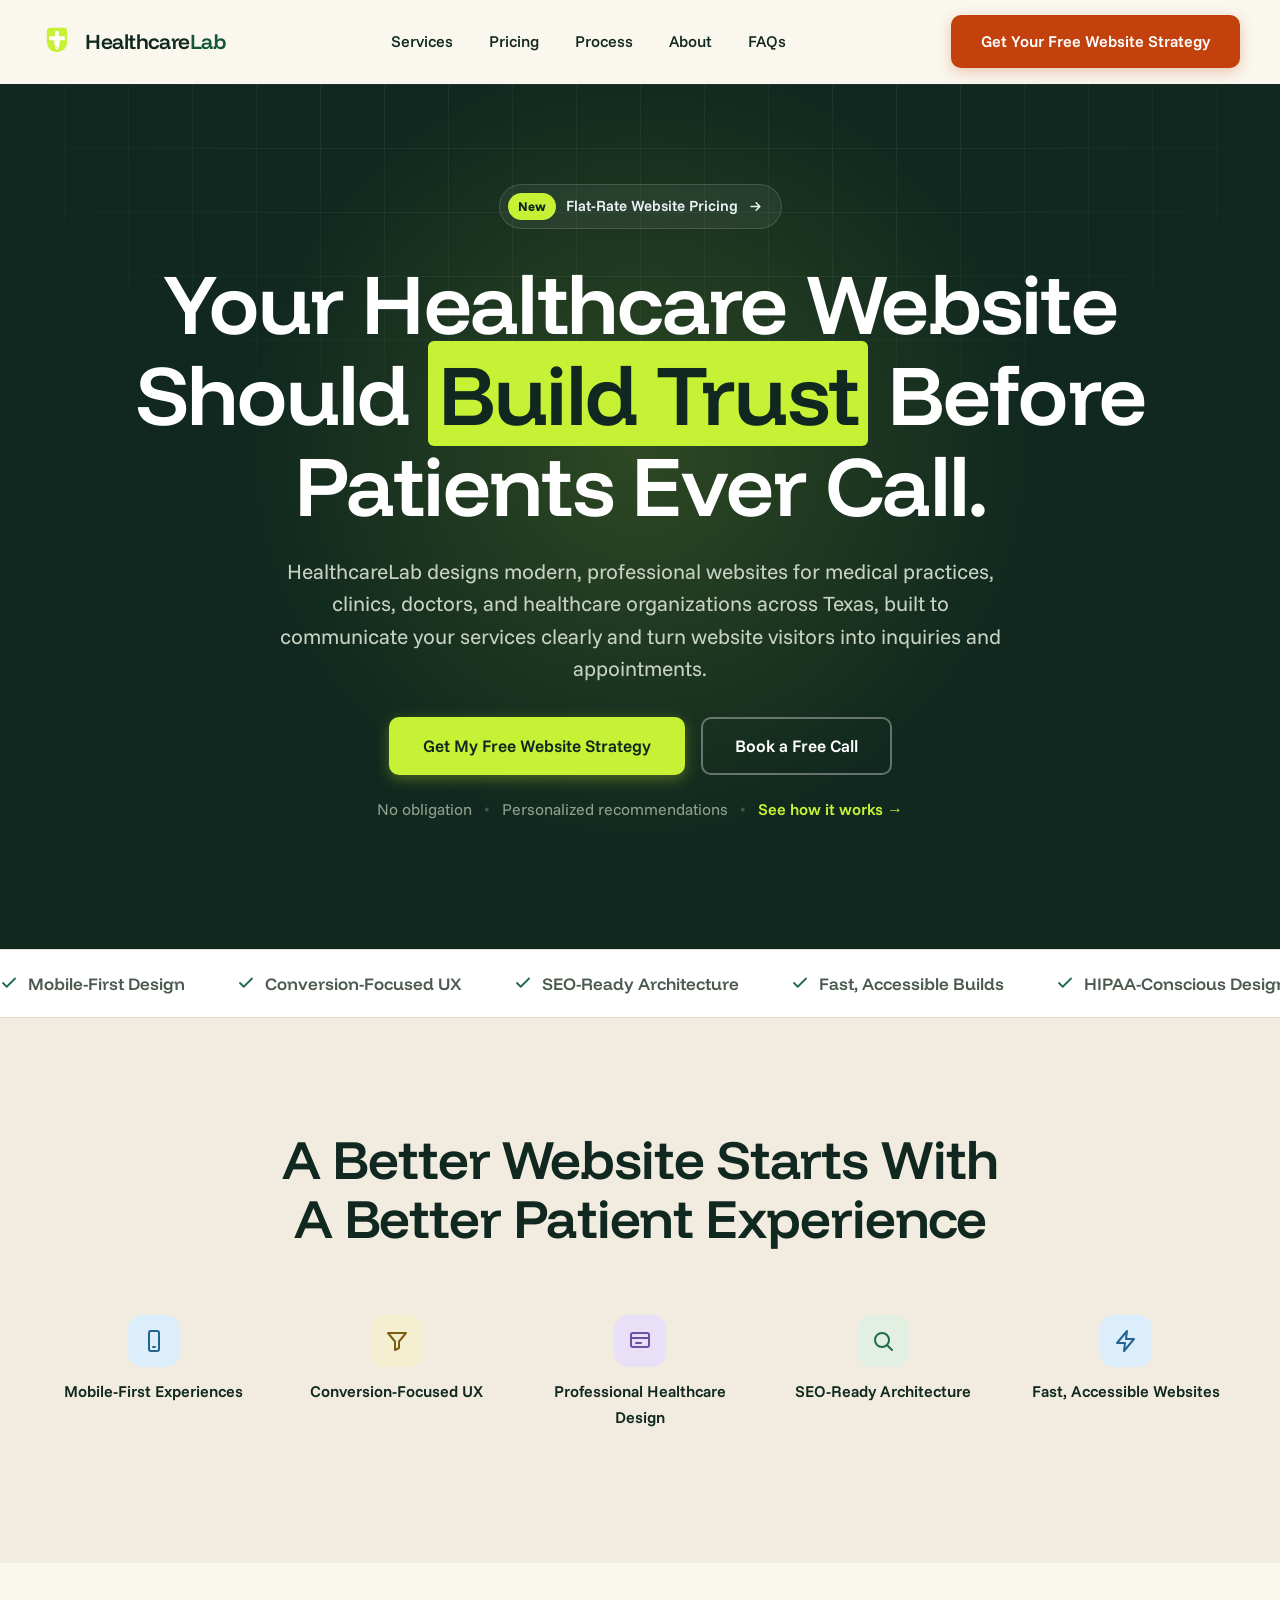
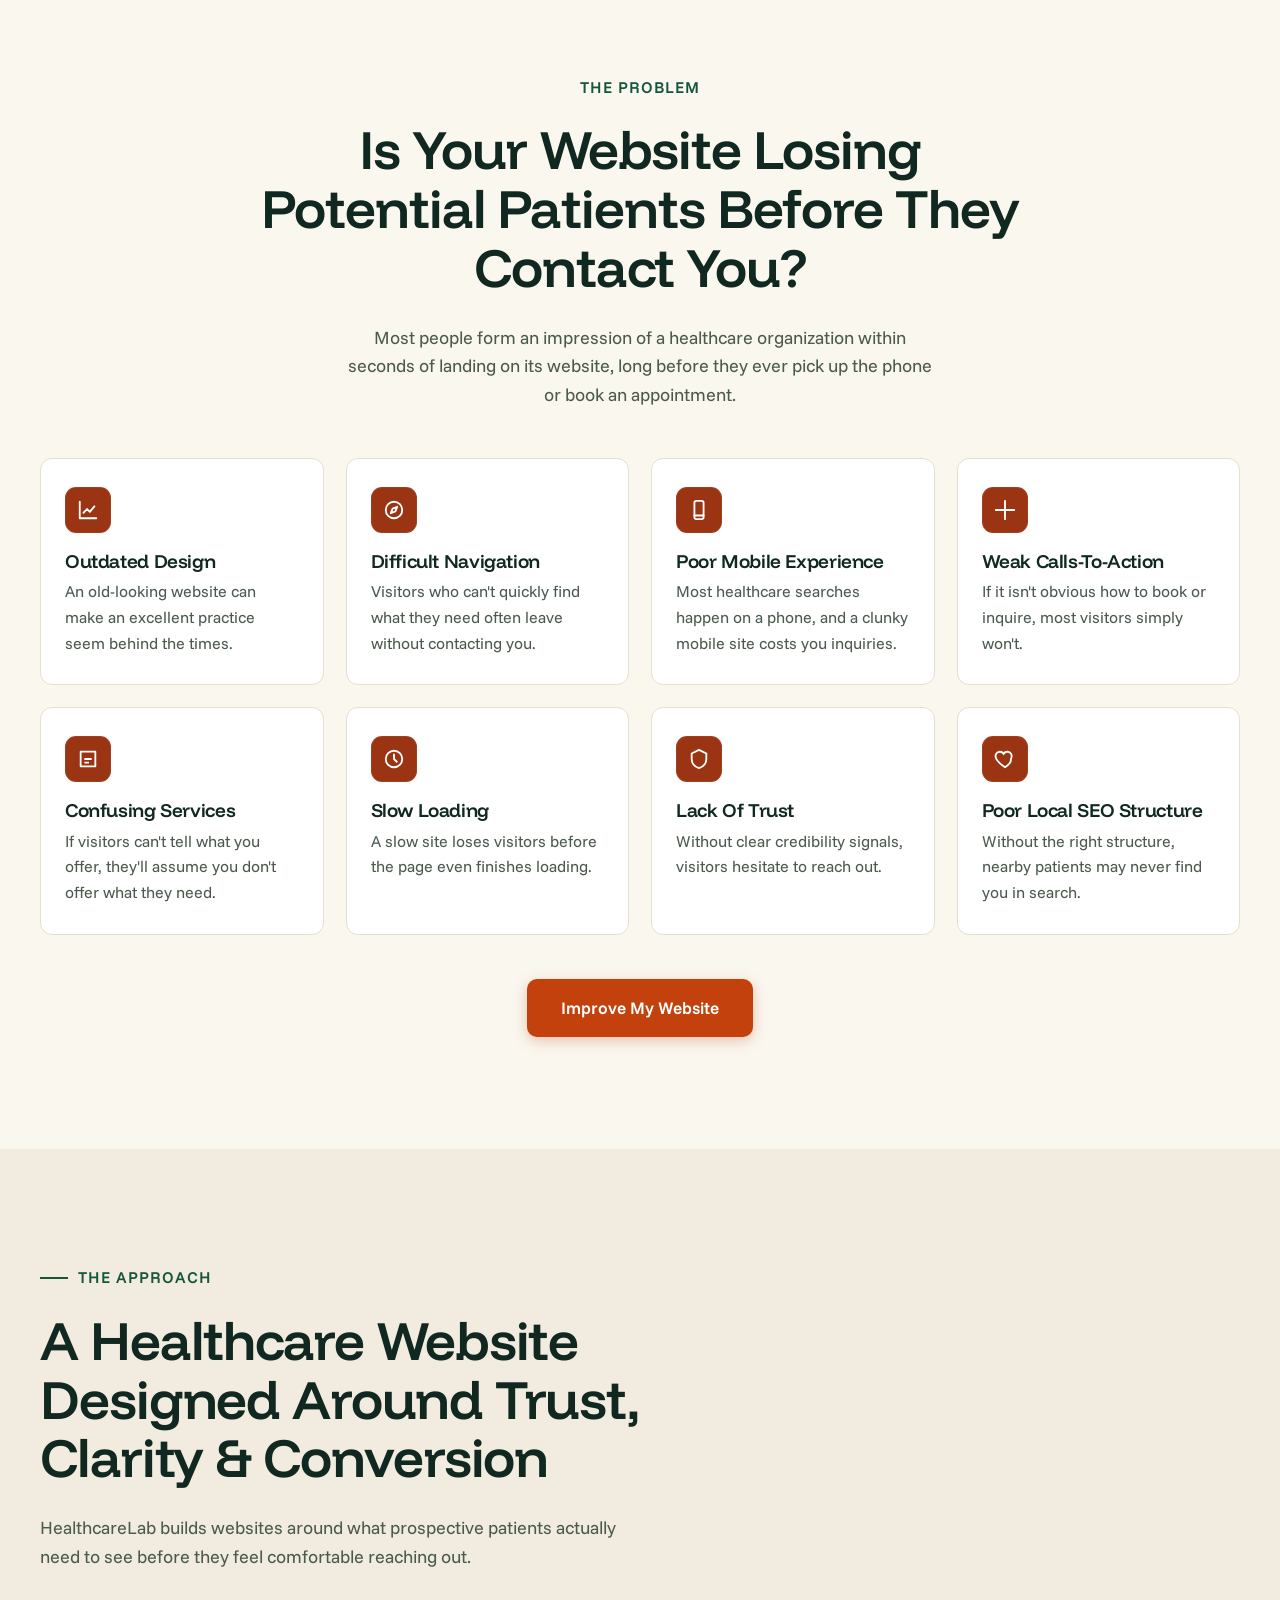
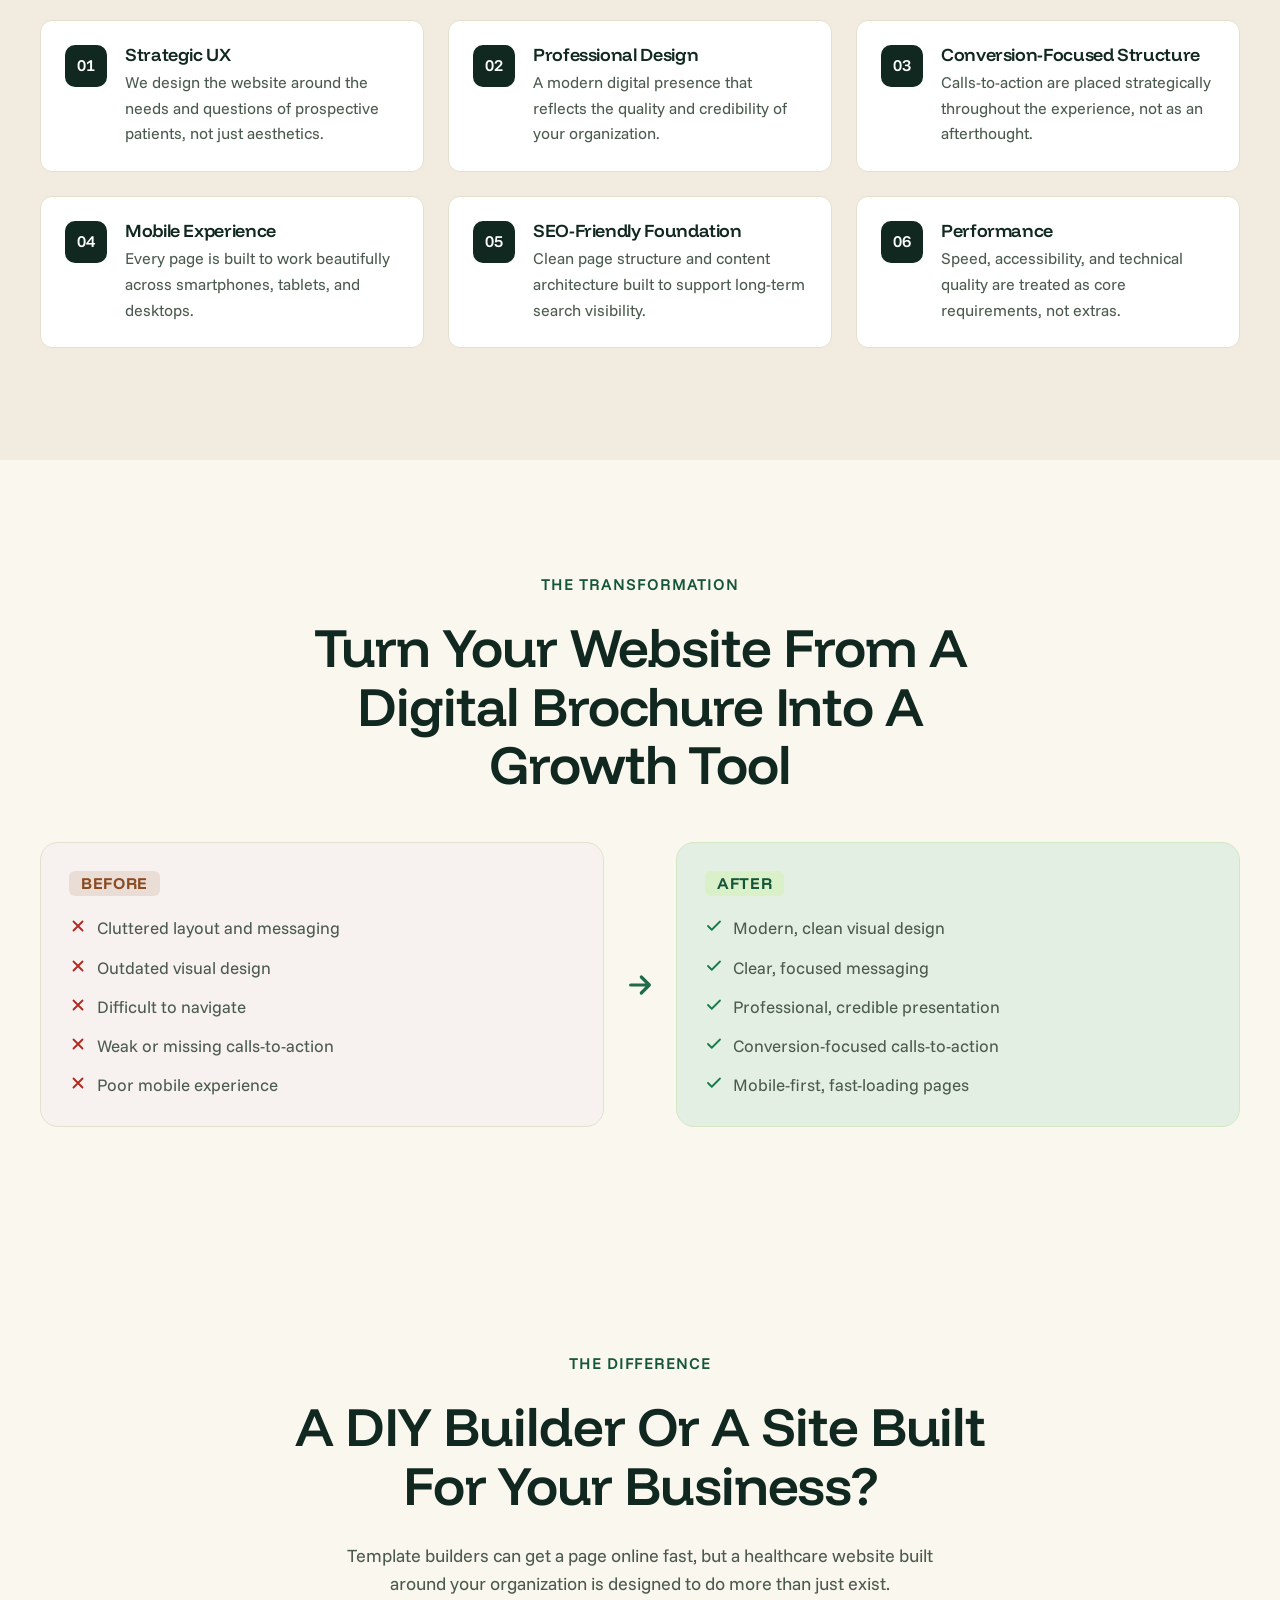
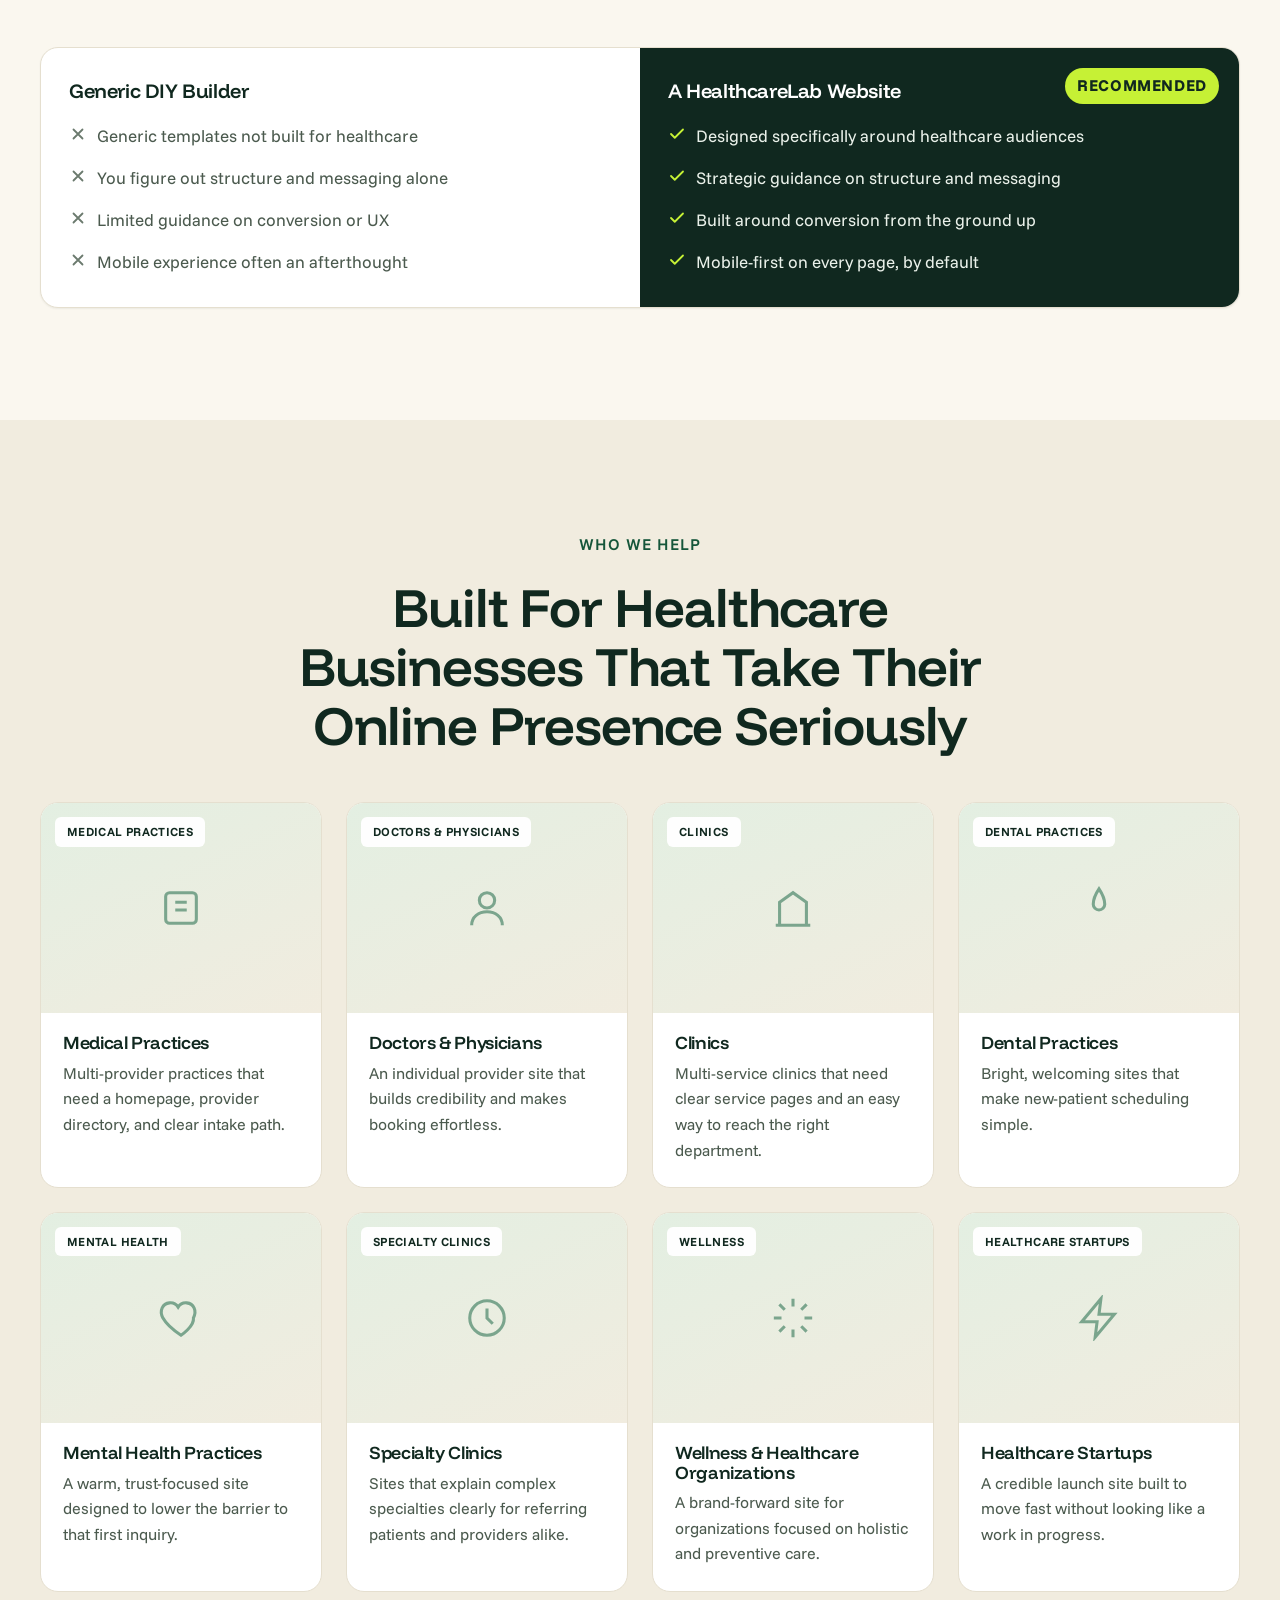
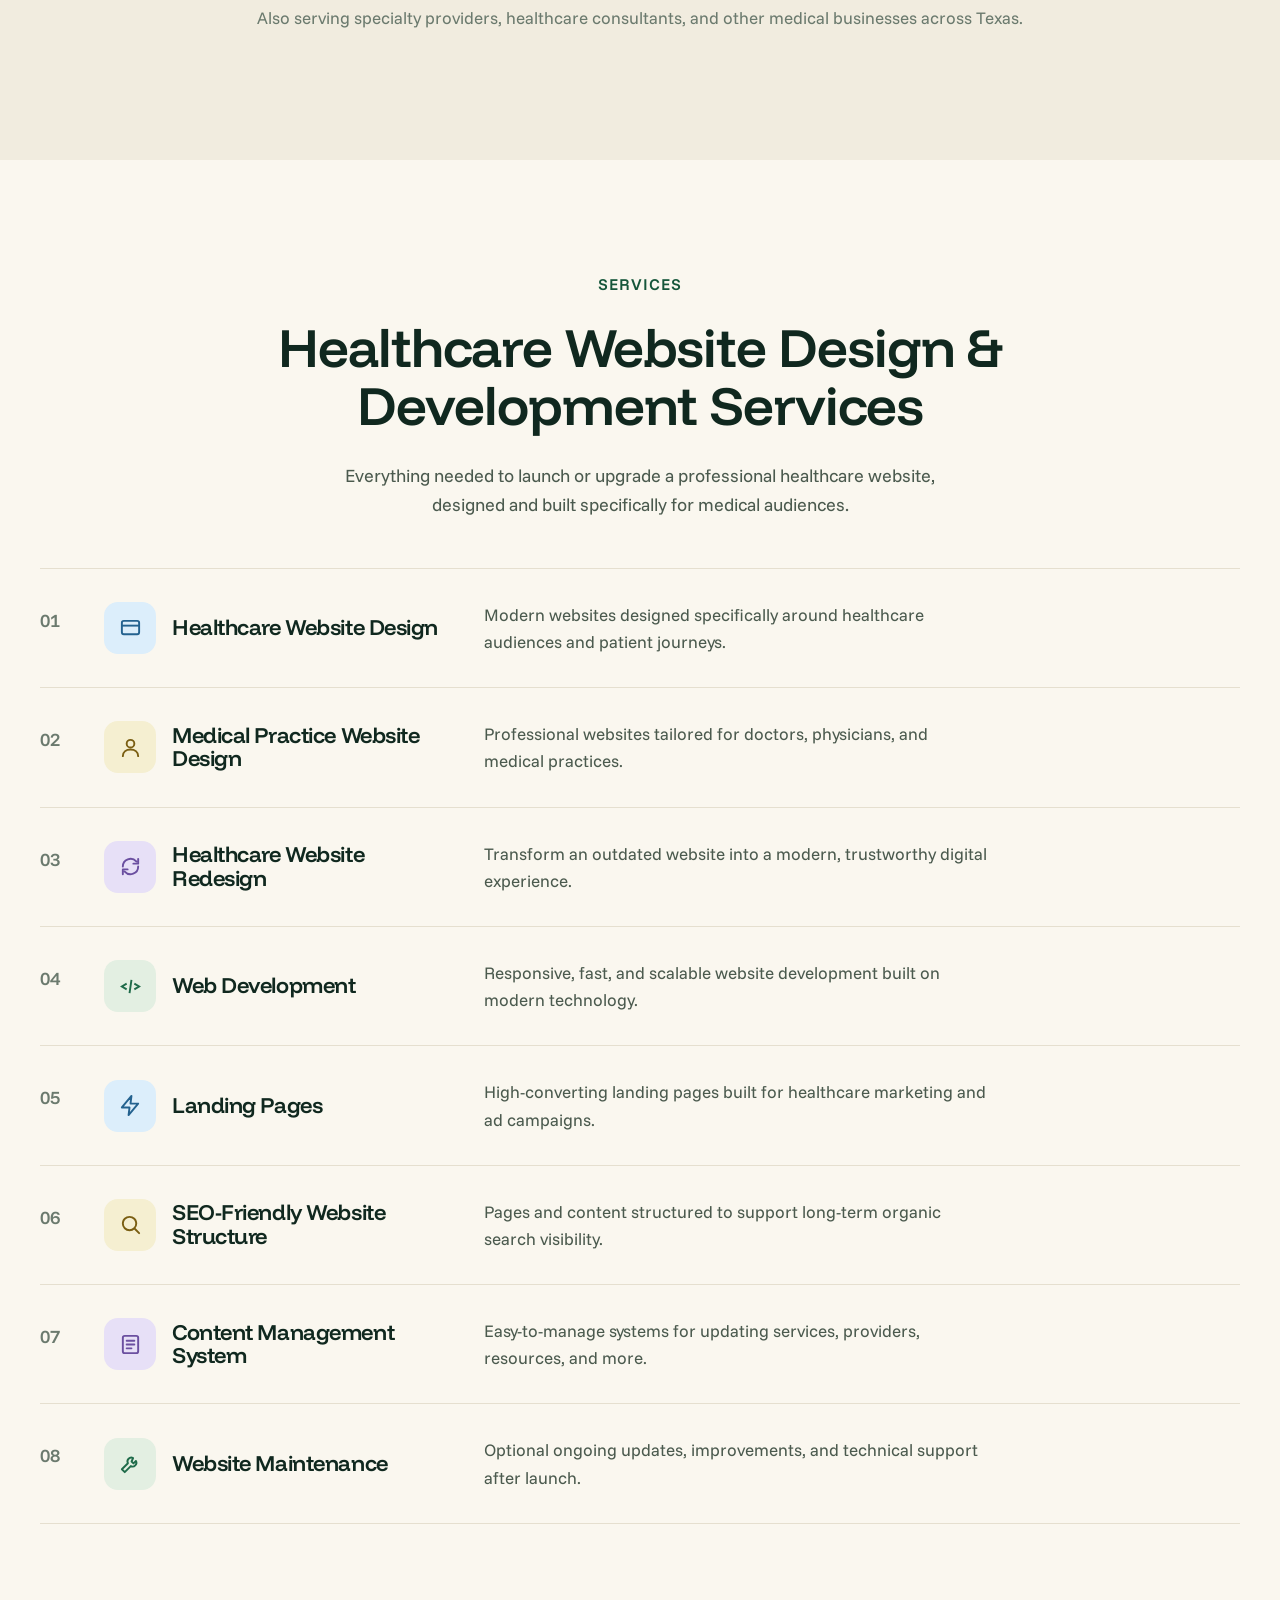
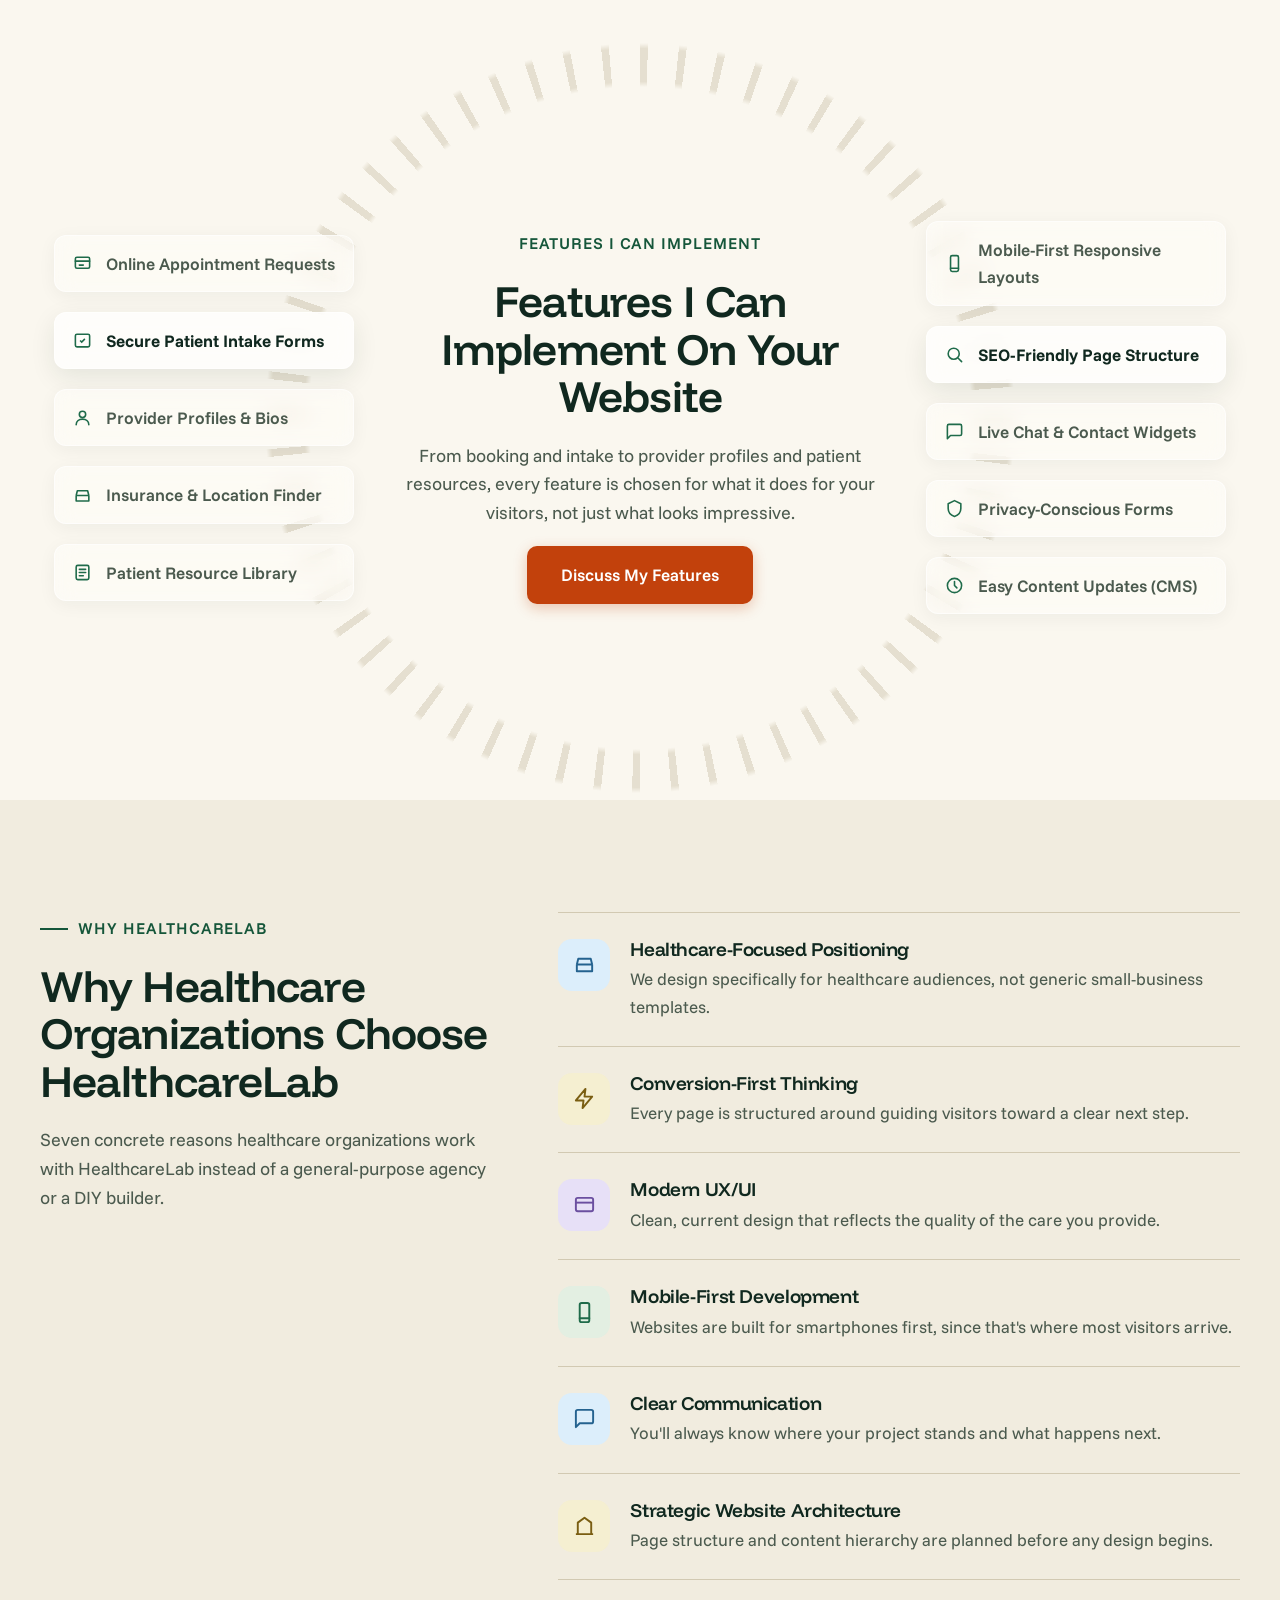
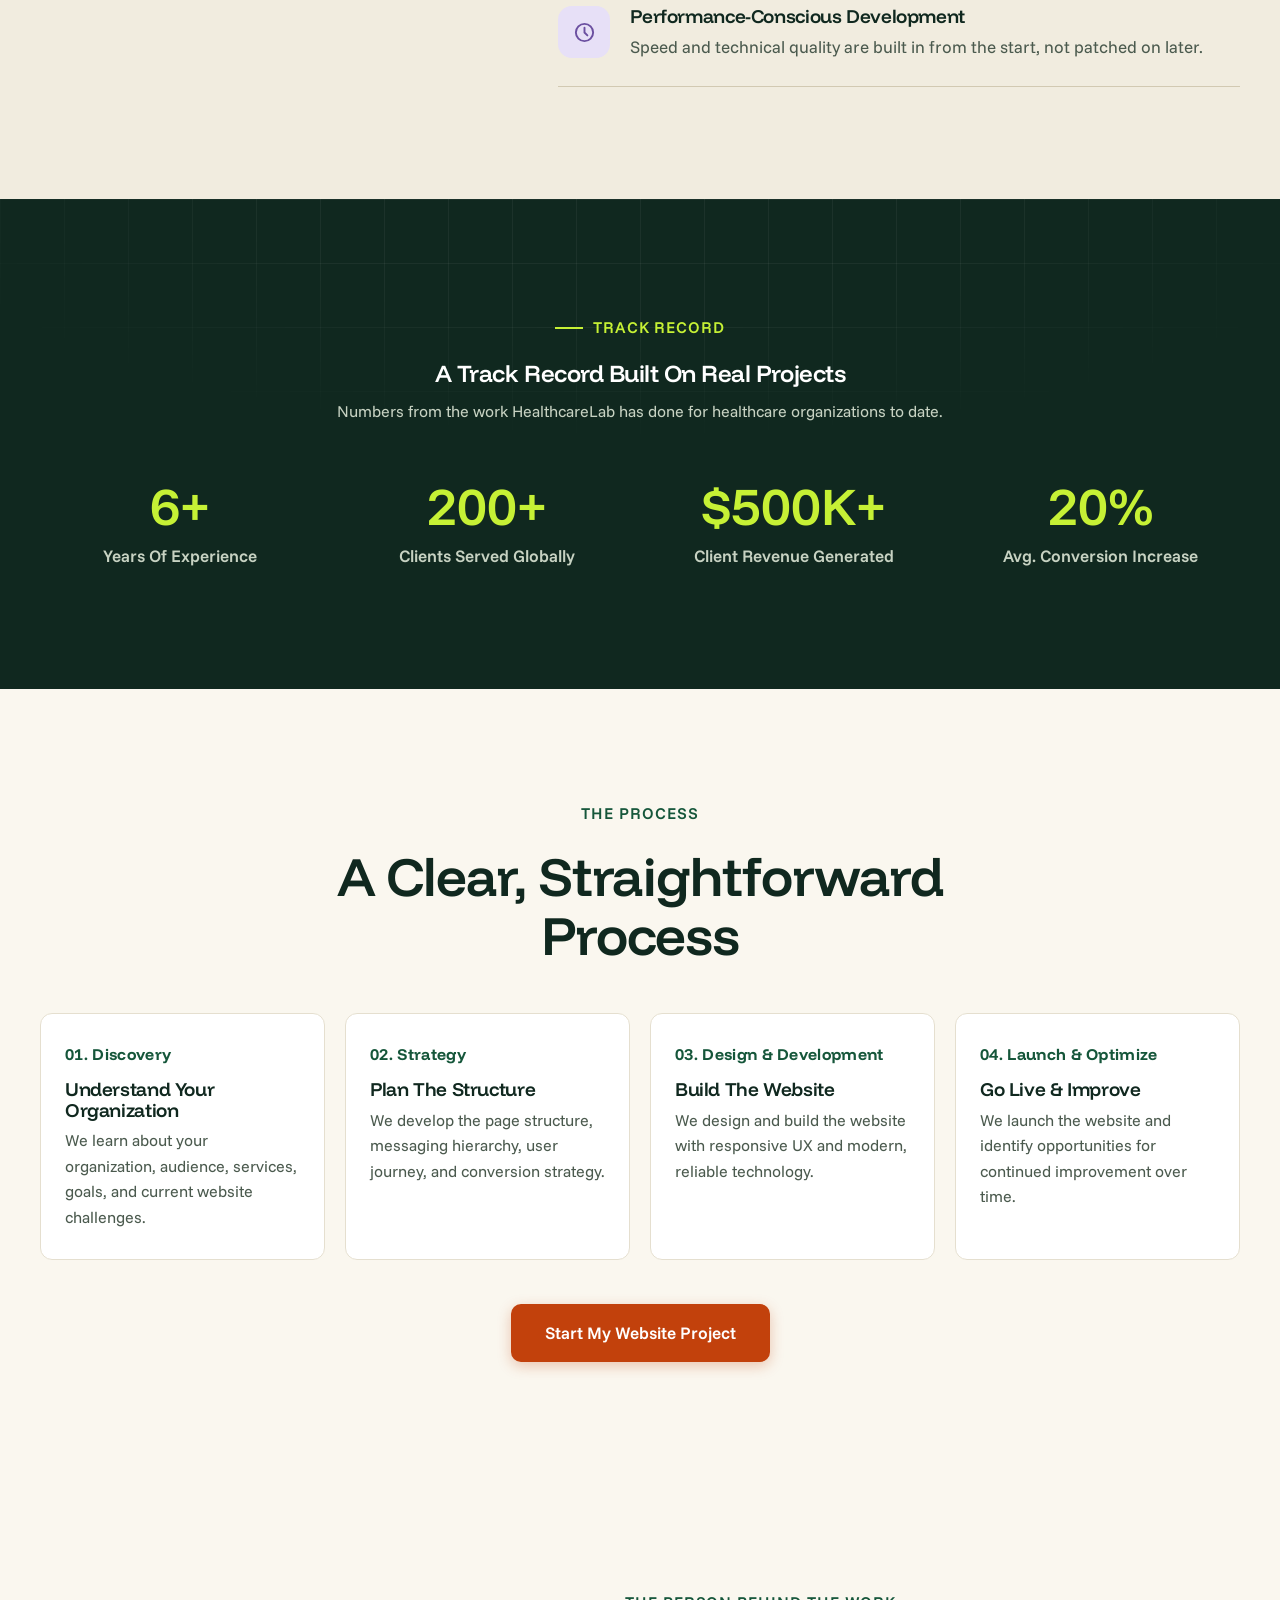
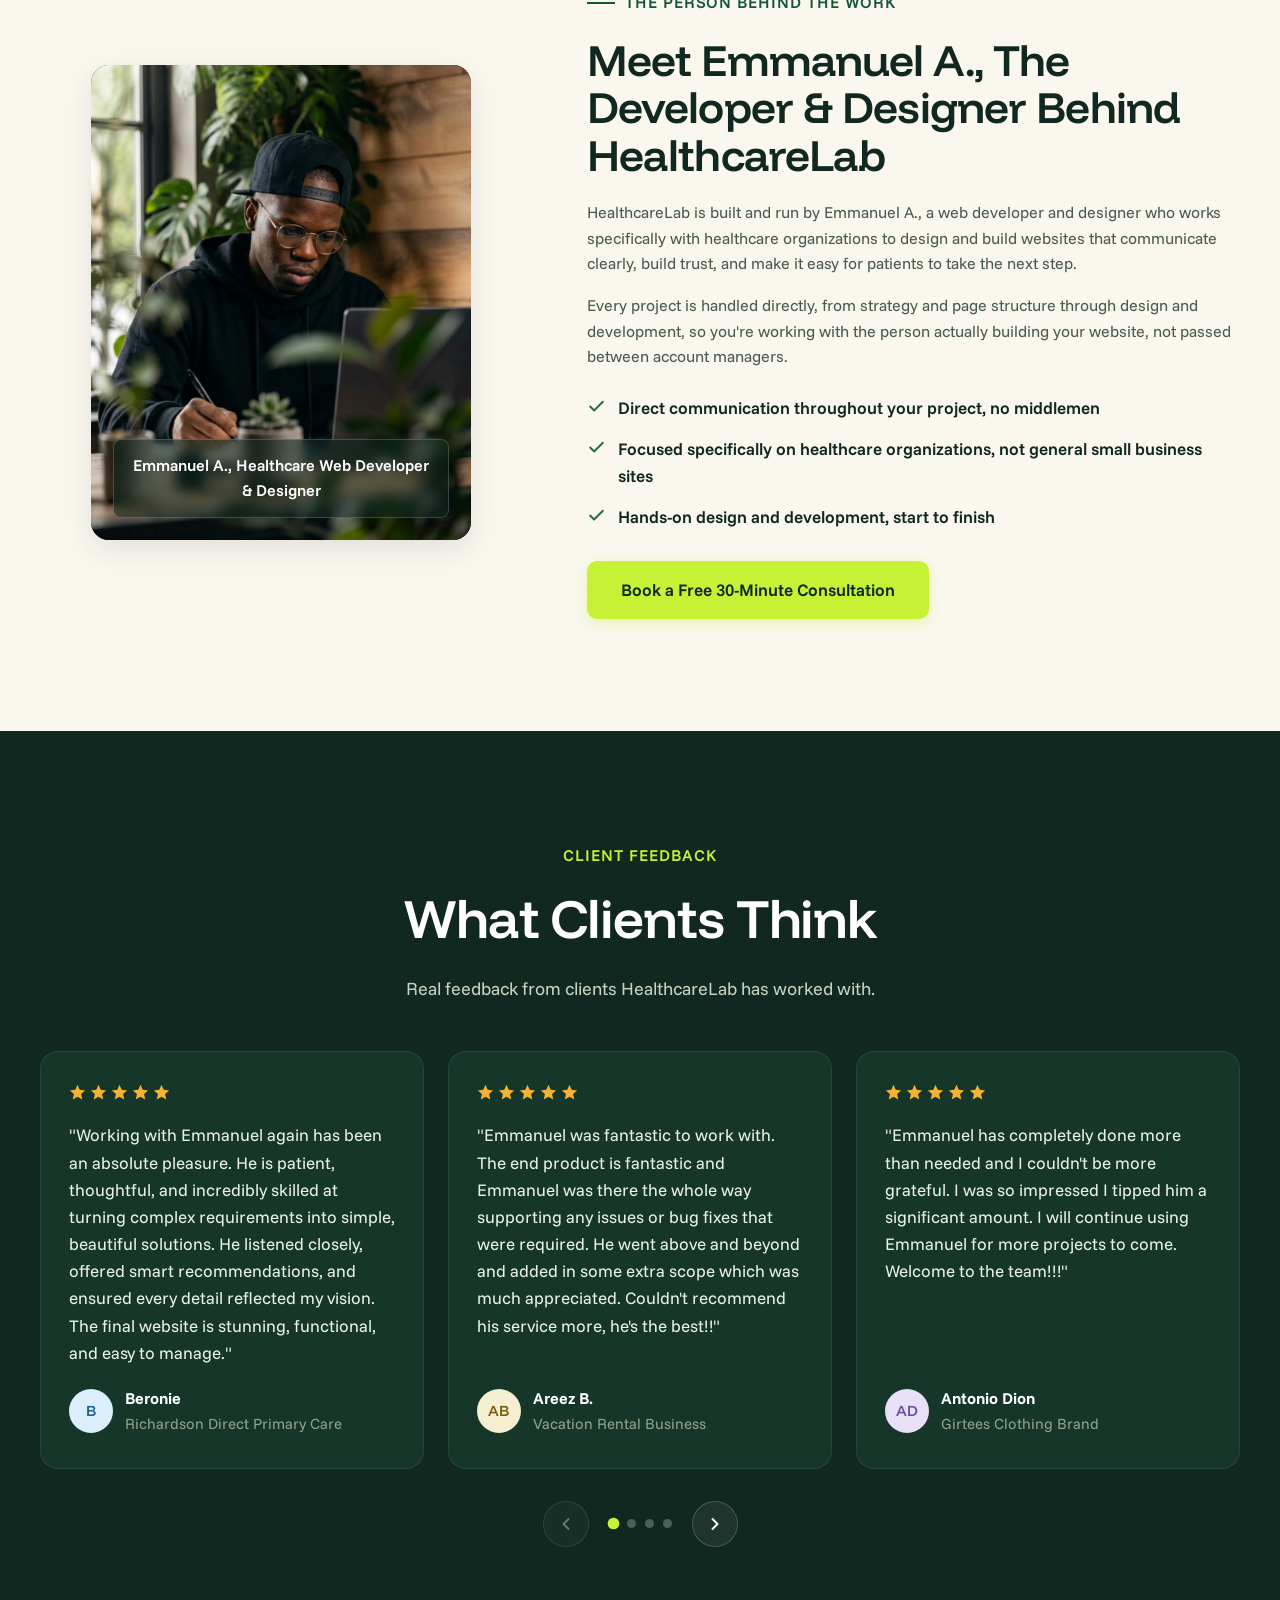
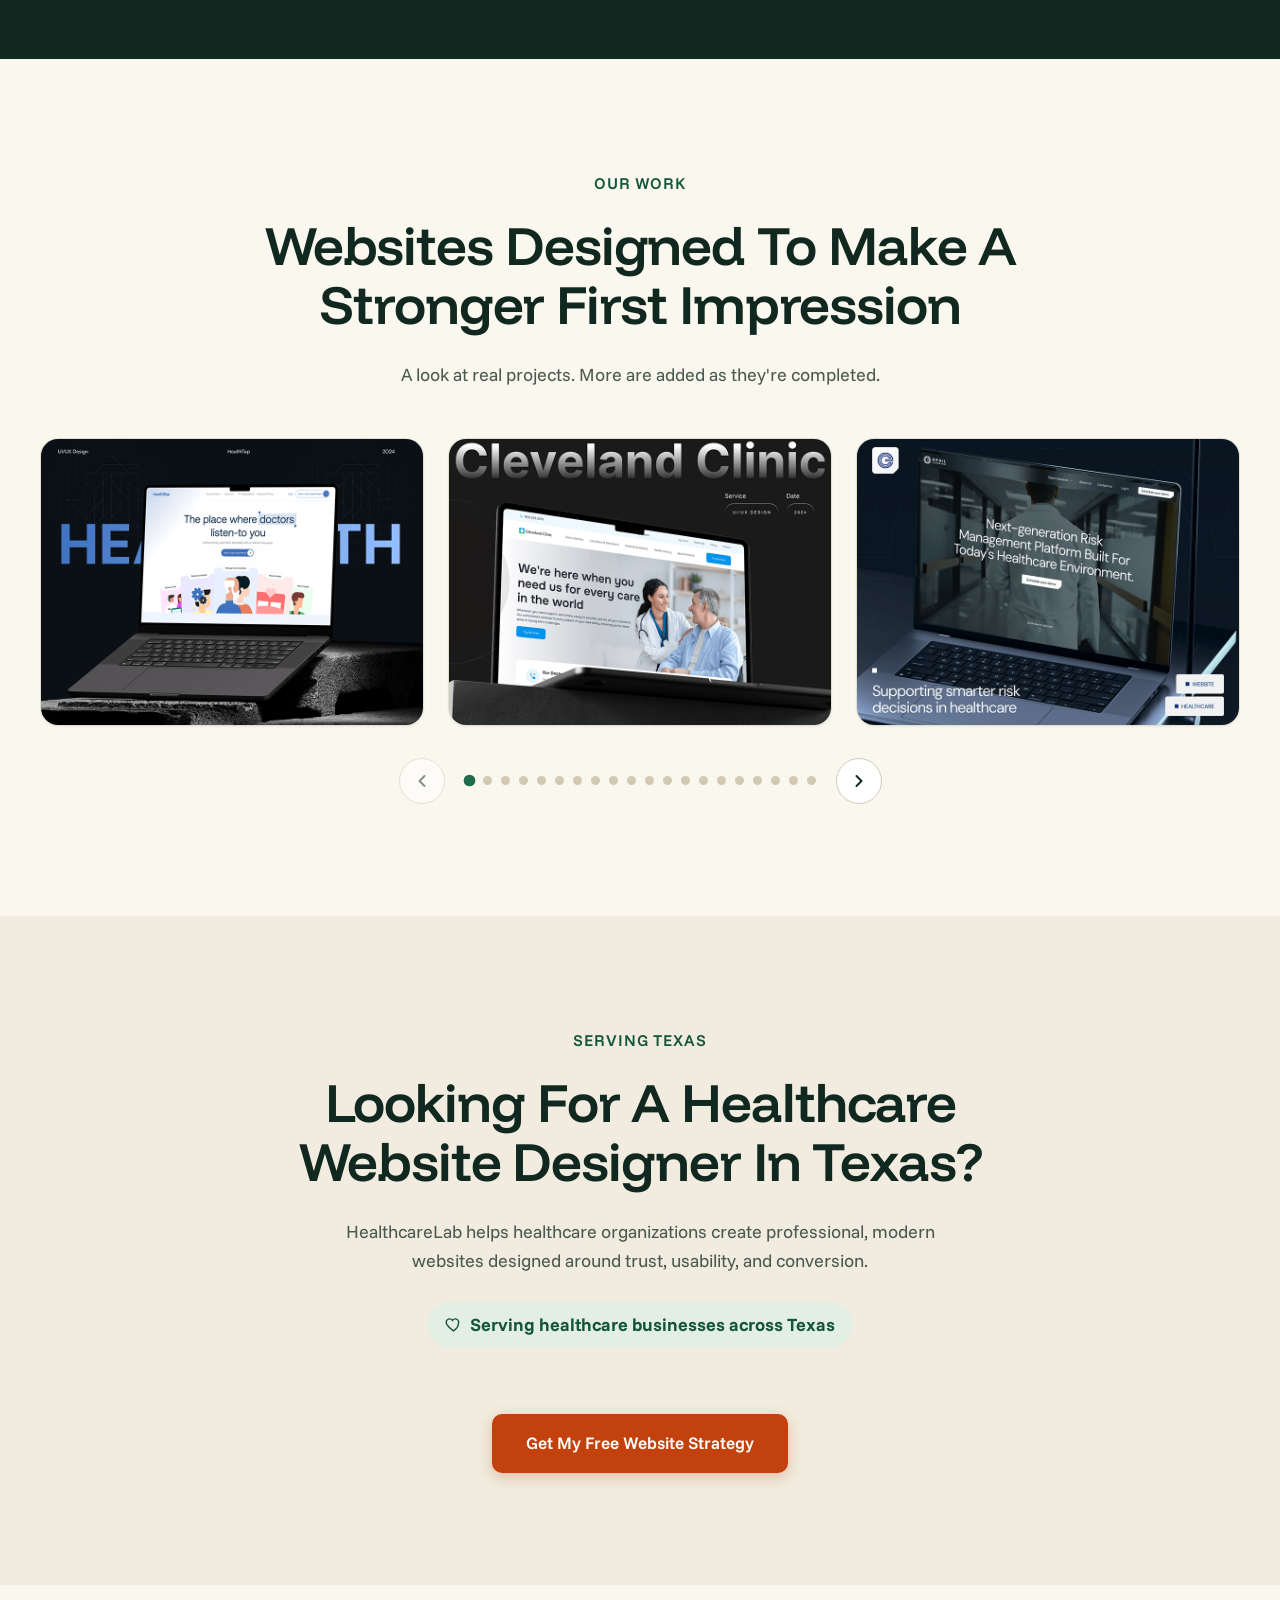
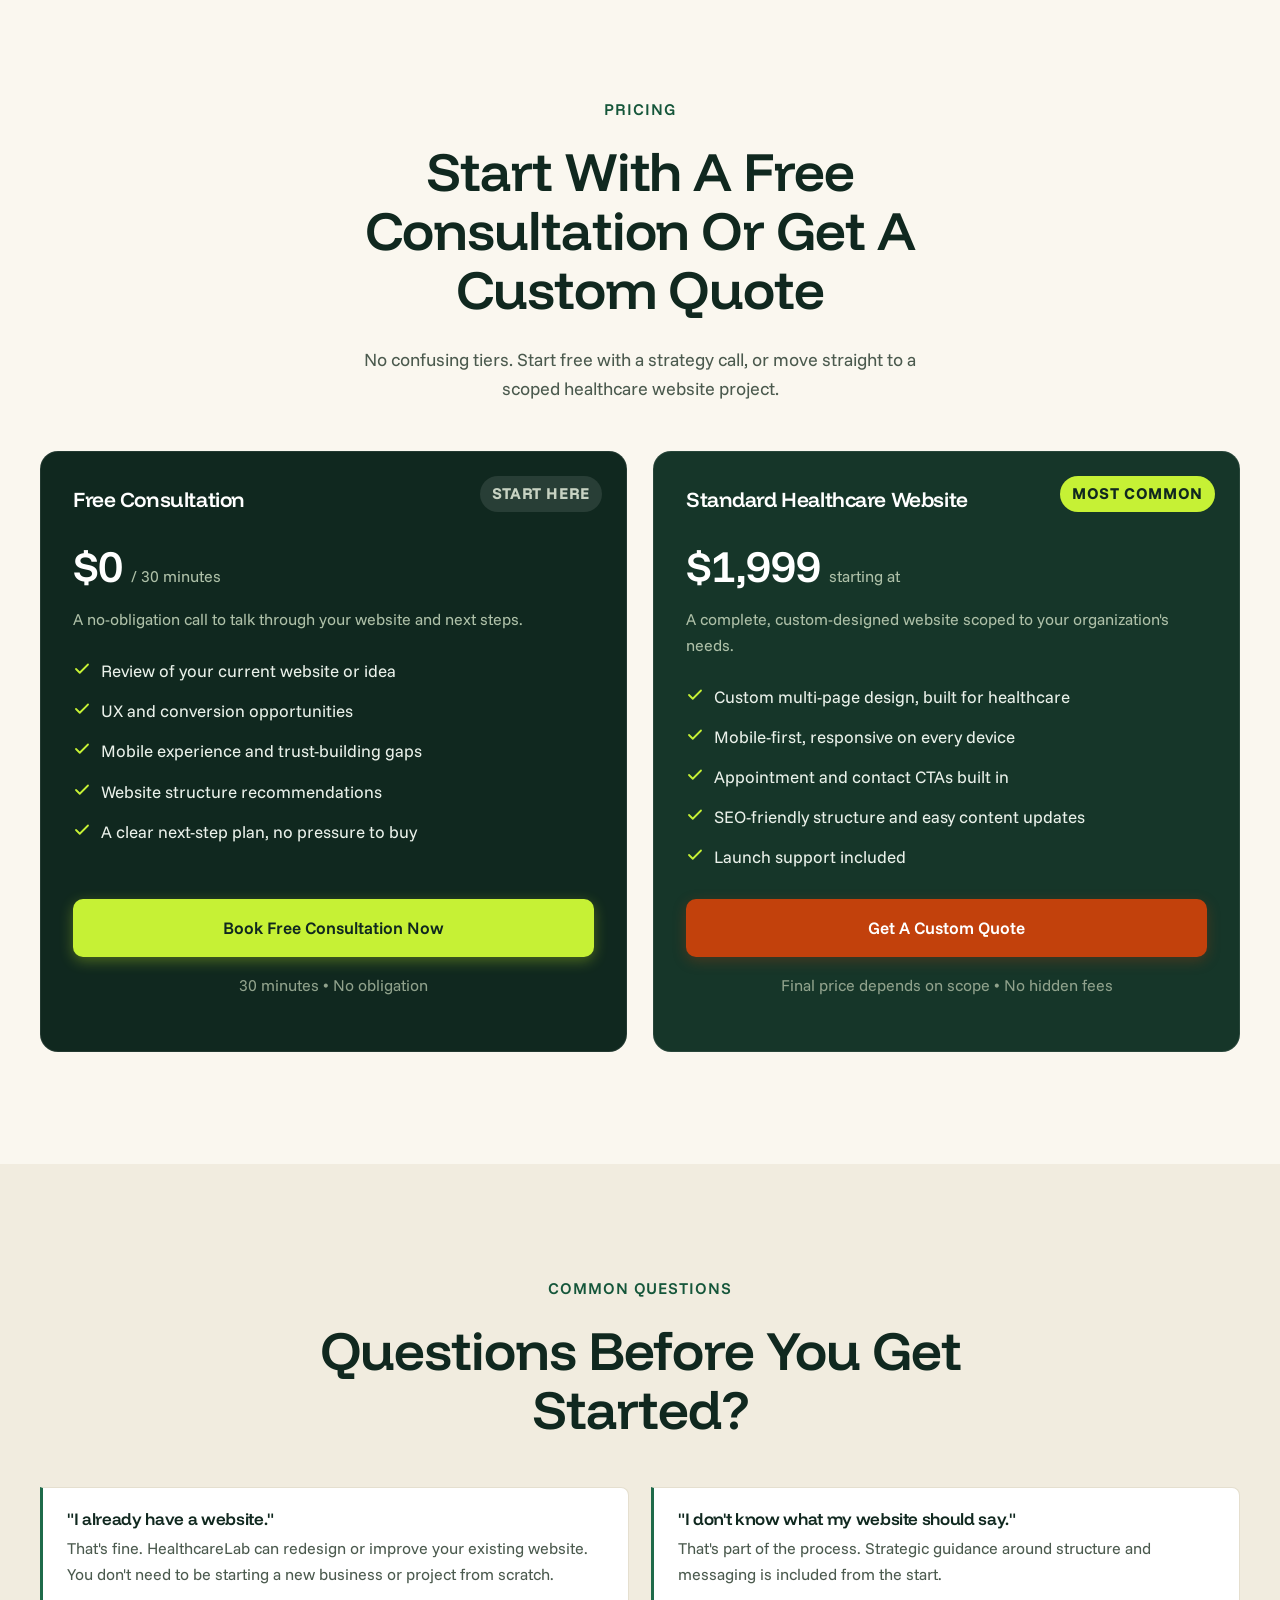
==== index.html @ ebcb6620 "Wire real portfolio images and headshot into the markup Follow-up to 146e299 (asset rename/move only" ====
<!doctype html>
<html lang="en-US">
<head>
<script>document.documentElement.classList.add('js');</script>
<meta charset="UTF-8" />
<meta name="viewport" content="width=device-width, initial-scale=1, viewport-fit=cover" />
<title>Healthcare Website Design in Texas | HealthcareLab</title>
<meta name="description" content="Modern, conversion-focused website design for healthcare organizations, medical practices, clinics and providers across Texas. Get your free website strategy." />
<link rel="canonical" href="https://www.healthcarelab.com/" />
<meta name="robots" content="index, follow" />

<!-- Open Graph -->
<meta property="og:type" content="website" />
<meta property="og:site_name" content="HealthcareLab" />
<meta property="og:title" content="Healthcare Website Design in Texas | HealthcareLab" />
<meta property="og:description" content="Modern, conversion-focused website design for healthcare organizations, medical practices, clinics and providers across Texas. Get your free website strategy." />
<meta property="og:url" content="https://www.healthcarelab.com/" />
<meta property="og:image" content="https://www.healthcarelab.com/assets/og-image.png" />
<meta name="twitter:card" content="summary_large_image" />
<meta name="twitter:title" content="Healthcare Website Design in Texas | HealthcareLab" />
<meta name="twitter:description" content="Modern, conversion-focused website design for healthcare organizations, medical practices, clinics and providers across Texas." />

<link rel="icon" type="image/svg+xml" href="assets/favicon.svg" />
<link rel="preconnect" href="https://fonts.googleapis.com" />
<link rel="preconnect" href="https://fonts.gstatic.com" crossorigin />
<link href="https://fonts.googleapis.com/css2?family=Funnel+Display:wght@500;600;700&family=Funnel+Sans:wght@400;500;600;700&display=swap" rel="stylesheet" />
<link rel="stylesheet" href="css/styles.css" />

<!--
  Google Ads / GA4 conversion tracking
  ------------------------------------
  Paste your gtag.js loader snippet here, then set the conversion ID/label
  on the "generate_lead" event fired from js/main.js on successful form
  submission. That event is the primary Google Ads conversion, not a
  button click, per the tracking plan in README.md.

  <script async src="https://www.googletagmanager.com/gtag/js?id=AW-XXXXXXXXX"></script>
  <script>
    window.dataLayer = window.dataLayer || [];
    function gtag(){dataLayer.push(arguments);}
    gtag('js', new Date());
    gtag('config', 'AW-XXXXXXXXX');
  </script>
-->

<script type="application/ld+json">
{
  "@context": "https://schema.org",
  "@type": "ProfessionalService",
  "name": "HealthcareLab",
  "url": "https://www.healthcarelab.com/",
  "description": "Healthcare website design and development for medical practices, clinics, doctors, and healthcare organizations across Texas.",
  "areaServed": {
    "@type": "State",
    "name": "Texas"
  },
  "email": "adekeyemmanuel6@gmail.com",
  "serviceType": ["Healthcare Website Design", "Medical Website Development", "Website Redesign", "Landing Page Design"]
}
</script>
</head>
<body>
<a class="skip-link" href="#main">Skip to main content</a>

<!-- ============================ HEADER ============================ -->
<header class="site-header">
  <div class="container">
    <a href="#top" class="logo" aria-label="HealthcareLab home">
      <img class="mark" src="assets/favicon.svg" alt="" width="34" height="34" />
      <span class="word">Healthcare<span class="lab">Lab</span></span>
    </a>

    <nav class="main-nav" aria-label="Primary">
      <ul>
        <li><a href="#services">Services</a></li>
        <li><a href="#pricing">Pricing</a></li>
        <li><a href="#process">Process</a></li>
        <li><a href="#about">About</a></li>
        <li><a href="#faqs">FAQs</a></li>
      </ul>
    </nav>

    <div class="header-actions">
      <a class="btn btn-cta header-cta" data-cta="header" href="#contact">Get Your Free Website Strategy</a>
      <button class="nav-toggle" type="button" aria-label="Open menu" aria-expanded="false" aria-controls="mobile-nav">
        <svg viewBox="0 0 24 24" fill="none" stroke="currentColor" stroke-width="2" aria-hidden="true"><path d="M4 7h16M4 12h16M4 17h16" stroke-linecap="round"/></svg>
      </button>
    </div>
  </div>
</header>

<nav id="mobile-nav" class="mobile-nav" aria-label="Mobile">
  <ul>
    <li><a href="#services">Services</a></li>
    <li><a href="#pricing">Pricing</a></li>
    <li><a href="#process">Process</a></li>
    <li><a href="#about">About</a></li>
    <li><a href="#faqs">FAQs</a></li>
  </ul>
  <a class="btn btn-cta btn-block" data-cta="mobile-nav" href="#contact">Get Your Free Website Strategy</a>
</nav>

<main id="main">
<span id="top"></span>

<!-- ============================ HERO ============================ -->
<section class="hero hero-dark texture-host">
  <div class="texture-grid" aria-hidden="true"></div>
  <div class="hero-glow" aria-hidden="true"></div>
  <div class="container">
    <div class="hero-copy-center stagger">
      <a class="hero-badge reveal" style="--i:0" href="#pricing" data-cta="hero-badge">
        <span class="hero-badge-tag">New</span> Flat-Rate Website Pricing
        <svg viewBox="0 0 24 24" fill="none" stroke="currentColor" stroke-width="2.5"><path d="M5 12h14M13 6l6 6-6 6" stroke-linecap="round" stroke-linejoin="round"/></svg>
      </a>
      <h1 class="reveal" style="--i:1">Your Healthcare Website Should <span class="hl-lime">Build Trust</span> Before Patients Ever Call.</h1>
      <p class="lede reveal" style="--i:2">
        HealthcareLab designs modern, professional websites for medical practices, clinics, doctors,
        and healthcare organizations across Texas, built to communicate your services clearly and
        turn website visitors into inquiries and appointments.
      </p>
      <div class="btn-row reveal" style="--i:3">
        <a class="btn btn-lime btn-lg" data-cta="hero-primary" href="#contact">Get My Free Website Strategy</a>
        <a class="btn btn-secondary btn-lg" data-cta="hero-calendly" href="https://calendly.com/emmanuelwebflow/30mins" target="_blank" rel="noopener">Book a Free Call</a>
      </div>
      <p class="hero-trust reveal" style="--i:4">
        <span>No obligation</span><span class="dot">•</span>
        <span>Personalized recommendations</span><span class="dot">•</span>
        <a href="#process">See how it works →</a>
      </p>
    </div>
  </div>
</section>

<!-- ============================ MARQUEE ============================ -->
<div class="marquee" aria-hidden="true">
  <div class="marquee-track">
    <span class="marquee-item"><svg viewBox="0 0 24 24" fill="none" stroke="currentColor" stroke-width="2.4"><path d="M20 6L9 17l-5-5" stroke-linecap="round" stroke-linejoin="round"/></svg>Mobile-First Design</span>
    <span class="marquee-item"><svg viewBox="0 0 24 24" fill="none" stroke="currentColor" stroke-width="2.4"><path d="M20 6L9 17l-5-5" stroke-linecap="round" stroke-linejoin="round"/></svg>Conversion-Focused UX</span>
    <span class="marquee-item"><svg viewBox="0 0 24 24" fill="none" stroke="currentColor" stroke-width="2.4"><path d="M20 6L9 17l-5-5" stroke-linecap="round" stroke-linejoin="round"/></svg>SEO-Ready Architecture</span>
    <span class="marquee-item"><svg viewBox="0 0 24 24" fill="none" stroke="currentColor" stroke-width="2.4"><path d="M20 6L9 17l-5-5" stroke-linecap="round" stroke-linejoin="round"/></svg>Fast, Accessible Builds</span>
    <span class="marquee-item"><svg viewBox="0 0 24 24" fill="none" stroke="currentColor" stroke-width="2.4"><path d="M20 6L9 17l-5-5" stroke-linecap="round" stroke-linejoin="round"/></svg>HIPAA-Conscious Design</span>
    <span class="marquee-item"><svg viewBox="0 0 24 24" fill="none" stroke="currentColor" stroke-width="2.4"><path d="M20 6L9 17l-5-5" stroke-linecap="round" stroke-linejoin="round"/></svg>Ongoing Support</span>
    <!-- duplicated for seamless loop -->
    <span class="marquee-item"><svg viewBox="0 0 24 24" fill="none" stroke="currentColor" stroke-width="2.4"><path d="M20 6L9 17l-5-5" stroke-linecap="round" stroke-linejoin="round"/></svg>Mobile-First Design</span>
    <span class="marquee-item"><svg viewBox="0 0 24 24" fill="none" stroke="currentColor" stroke-width="2.4"><path d="M20 6L9 17l-5-5" stroke-linecap="round" stroke-linejoin="round"/></svg>Conversion-Focused UX</span>
    <span class="marquee-item"><svg viewBox="0 0 24 24" fill="none" stroke="currentColor" stroke-width="2.4"><path d="M20 6L9 17l-5-5" stroke-linecap="round" stroke-linejoin="round"/></svg>SEO-Ready Architecture</span>
    <span class="marquee-item"><svg viewBox="0 0 24 24" fill="none" stroke="currentColor" stroke-width="2.4"><path d="M20 6L9 17l-5-5" stroke-linecap="round" stroke-linejoin="round"/></svg>Fast, Accessible Builds</span>
    <span class="marquee-item"><svg viewBox="0 0 24 24" fill="none" stroke="currentColor" stroke-width="2.4"><path d="M20 6L9 17l-5-5" stroke-linecap="round" stroke-linejoin="round"/></svg>HIPAA-Conscious Design</span>
    <span class="marquee-item"><svg viewBox="0 0 24 24" fill="none" stroke="currentColor" stroke-width="2.4"><path d="M20 6L9 17l-5-5" stroke-linecap="round" stroke-linejoin="round"/></svg>Ongoing Support</span>
  </div>
</div>

<!-- ============================ TRUST BAR ============================ -->
<section class="section-alt">
  <div class="container">
    <div class="section-head center reveal">
      <h2>A Better Website Starts With A Better Patient Experience</h2>
    </div>
    <ul class="trust-list">
      <li class="trust-item reveal">
        <span class="icon"><svg viewBox="0 0 24 24" fill="none" stroke="currentColor" stroke-width="2"><rect x="7" y="2" width="10" height="20" rx="2"/><path d="M11 18h2" stroke-linecap="round"/></svg></span>
        <span class="label">Mobile-First Experiences</span>
      </li>
      <li class="trust-item reveal">
        <span class="icon"><svg viewBox="0 0 24 24" fill="none" stroke="currentColor" stroke-width="2"><path d="M3 4h18l-7 8.5V19l-4 2v-8.5z" stroke-linecap="round" stroke-linejoin="round"/></svg></span>
        <span class="label">Conversion-Focused UX</span>
      </li>
      <li class="trust-item reveal">
        <span class="icon"><svg viewBox="0 0 24 24" fill="none" stroke="currentColor" stroke-width="2"><rect x="3" y="4" width="18" height="14" rx="2"/><path d="M3 9h18M8 14h5" stroke-linecap="round"/></svg></span>
        <span class="label">Professional Healthcare Design</span>
      </li>
      <li class="trust-item reveal">
        <span class="icon"><svg viewBox="0 0 24 24" fill="none" stroke="currentColor" stroke-width="2"><circle cx="11" cy="11" r="7"/><path d="M21 21l-4.3-4.3" stroke-linecap="round"/></svg></span>
        <span class="label">SEO-Ready Architecture</span>
      </li>
      <li class="trust-item reveal">
        <span class="icon"><svg viewBox="0 0 24 24" fill="none" stroke="currentColor" stroke-width="2"><path d="M13 2 3 14h8l-1 8 10-12h-8z" stroke-linejoin="round"/></svg></span>
        <span class="label">Fast, Accessible Websites</span>
      </li>
    </ul>
  </div>
</section>

<!-- ============================ PROBLEM ============================ -->
<section>
  <div class="container">
    <div class="section-head center reveal">
      <span class="eyebrow">The Problem</span>
      <h2>Is Your Website Losing Potential Patients Before They Contact You?</h2>
      <p>Most people form an impression of a healthcare organization within seconds of landing on its website, long before they ever pick up the phone or book an appointment.</p>
    </div>
    <div class="grid grid-4">
      <div class="card problem reveal">
        <div class="icon"><svg viewBox="0 0 24 24" fill="none" stroke="currentColor" stroke-width="2"><path d="M3 3v18h18M7 15l4-4 3 3 5-6" stroke-linecap="round" stroke-linejoin="round"/></svg></div>
        <h3>Outdated Design</h3>
        <p>An old-looking website can make an excellent practice seem behind the times.</p>
      </div>
      <div class="card problem reveal">
        <div class="icon"><svg viewBox="0 0 24 24" fill="none" stroke="currentColor" stroke-width="2"><circle cx="12" cy="12" r="9"/><path d="M15.5 8.5l-2 5-5 2 2-5z" stroke-linejoin="round"/></svg></div>
        <h3>Difficult Navigation</h3>
        <p>Visitors who can't quickly find what they need often leave without contacting you.</p>
      </div>
      <div class="card problem reveal">
        <div class="icon"><svg viewBox="0 0 24 24" fill="none" stroke="currentColor" stroke-width="2"><rect x="7" y="2" width="10" height="20" rx="2"/><path d="M7 18h10" stroke-linecap="round"/></svg></div>
        <h3>Poor Mobile Experience</h3>
        <p>Most healthcare searches happen on a phone, and a clunky mobile site costs you inquiries.</p>
      </div>
      <div class="card problem reveal">
        <div class="icon"><svg viewBox="0 0 24 24" fill="none" stroke="currentColor" stroke-width="2"><path d="M12 2v20M2 12h20" stroke-linecap="round"/></svg></div>
        <h3>Weak Calls-To-Action</h3>
        <p>If it isn't obvious how to book or inquire, most visitors simply won't.</p>
      </div>
      <div class="card problem reveal">
        <div class="icon"><svg viewBox="0 0 24 24" fill="none" stroke="currentColor" stroke-width="2"><path d="M8 12h8M8 16h5M4 4h16v16H4z" stroke-linejoin="round"/></svg></div>
        <h3>Confusing Services</h3>
        <p>If visitors can't tell what you offer, they'll assume you don't offer what they need.</p>
      </div>
      <div class="card problem reveal">
        <div class="icon"><svg viewBox="0 0 24 24" fill="none" stroke="currentColor" stroke-width="2"><circle cx="12" cy="12" r="9"/><path d="M12 7v5l3 3" stroke-linecap="round"/></svg></div>
        <h3>Slow Loading</h3>
        <p>A slow site loses visitors before the page even finishes loading.</p>
      </div>
      <div class="card problem reveal">
        <div class="icon"><svg viewBox="0 0 24 24" fill="none" stroke="currentColor" stroke-width="2"><path d="M12 2 4 6v6c0 5 3.5 8.5 8 10 4.5-1.5 8-5 8-10V6z" stroke-linejoin="round"/></svg></div>
        <h3>Lack Of Trust</h3>
        <p>Without clear credibility signals, visitors hesitate to reach out.</p>
      </div>
      <div class="card problem reveal">
        <div class="icon"><svg viewBox="0 0 24 24" fill="none" stroke="currentColor" stroke-width="2"><path d="M12 21s-7-4.6-9.5-9.1C.6 8 2.4 4.5 6 4.1c2-.2 3.6.8 4.5 2.2.9-1.4 2.5-2.4 4.5-2.2 3.6.4 5.4 3.9 3.5 7.8C19 16.4 12 21 12 21z"/></svg></div>
        <h3>Poor Local SEO Structure</h3>
        <p>Without the right structure, nearby patients may never find you in search.</p>
      </div>
    </div>
    <div class="center-cta reveal">
      <a class="btn btn-cta btn-lg" data-cta="problem-section" href="#contact">Improve My Website</a>
    </div>
  </div>
</section>

<!-- ============================ SOLUTION ============================ -->
<section class="section-alt">
  <div class="container">
    <div class="section-head reveal">
      <span class="eyebrow">The Approach</span>
      <h2>A Healthcare Website Designed Around Trust, Clarity &amp; Conversion</h2>
      <p>HealthcareLab builds websites around what prospective patients actually need to see before they feel comfortable reaching out.</p>
    </div>
    <div class="feature-row">
      <div class="feature reveal">
        <div class="num">01</div>
        <div>
          <h3>Strategic UX</h3>
          <p>We design the website around the needs and questions of prospective patients, not just aesthetics.</p>
        </div>
      </div>
      <div class="feature reveal">
        <div class="num">02</div>
        <div>
          <h3>Professional Design</h3>
          <p>A modern digital presence that reflects the quality and credibility of your organization.</p>
        </div>
      </div>
      <div class="feature reveal">
        <div class="num">03</div>
        <div>
          <h3>Conversion-Focused Structure</h3>
          <p>Calls-to-action are placed strategically throughout the experience, not as an afterthought.</p>
        </div>
      </div>
      <div class="feature reveal">
        <div class="num">04</div>
        <div>
          <h3>Mobile Experience</h3>
          <p>Every page is built to work beautifully across smartphones, tablets, and desktops.</p>
        </div>
      </div>
      <div class="feature reveal">
        <div class="num">05</div>
        <div>
          <h3>SEO-Friendly Foundation</h3>
          <p>Clean page structure and content architecture built to support long-term search visibility.</p>
        </div>
      </div>
      <div class="feature reveal">
        <div class="num">06</div>
        <div>
          <h3>Performance</h3>
          <p>Speed, accessibility, and technical quality are treated as core requirements, not extras.</p>
        </div>
      </div>
    </div>
  </div>
</section>

<!-- ============================ BEFORE / AFTER ============================ -->
<section>
  <div class="container">
    <div class="section-head center reveal">
      <span class="eyebrow">The Transformation</span>
      <h2>Turn Your Website From A Digital Brochure Into A Growth Tool</h2>
    </div>
    <div class="ba-wrap reveal">
      <div class="ba-card before">
        <h3><span class="ba-tag">Before</span></h3>
        <ul>
          <li><svg viewBox="0 0 24 24" fill="none" stroke="currentColor" stroke-width="2.4"><path d="M6 6l12 12M18 6L6 18" stroke-linecap="round"/></svg> Cluttered layout and messaging</li>
          <li><svg viewBox="0 0 24 24" fill="none" stroke="currentColor" stroke-width="2.4"><path d="M6 6l12 12M18 6L6 18" stroke-linecap="round"/></svg> Outdated visual design</li>
          <li><svg viewBox="0 0 24 24" fill="none" stroke="currentColor" stroke-width="2.4"><path d="M6 6l12 12M18 6L6 18" stroke-linecap="round"/></svg> Difficult to navigate</li>
          <li><svg viewBox="0 0 24 24" fill="none" stroke="currentColor" stroke-width="2.4"><path d="M6 6l12 12M18 6L6 18" stroke-linecap="round"/></svg> Weak or missing calls-to-action</li>
          <li><svg viewBox="0 0 24 24" fill="none" stroke="currentColor" stroke-width="2.4"><path d="M6 6l12 12M18 6L6 18" stroke-linecap="round"/></svg> Poor mobile experience</li>
        </ul>
      </div>
      <div class="ba-arrow"><svg viewBox="0 0 24 24" fill="none" stroke="currentColor" stroke-width="2.4"><path d="M5 12h14M13 6l6 6-6 6" stroke-linecap="round" stroke-linejoin="round"/></svg></div>
      <div class="ba-card after">
        <h3><span class="ba-tag">After</span></h3>
        <ul>
          <li><svg viewBox="0 0 24 24" fill="none" stroke="currentColor" stroke-width="2.4"><path d="M20 6L9 17l-5-5" stroke-linecap="round" stroke-linejoin="round"/></svg> Modern, clean visual design</li>
          <li><svg viewBox="0 0 24 24" fill="none" stroke="currentColor" stroke-width="2.4"><path d="M20 6L9 17l-5-5" stroke-linecap="round" stroke-linejoin="round"/></svg> Clear, focused messaging</li>
          <li><svg viewBox="0 0 24 24" fill="none" stroke="currentColor" stroke-width="2.4"><path d="M20 6L9 17l-5-5" stroke-linecap="round" stroke-linejoin="round"/></svg> Professional, credible presentation</li>
          <li><svg viewBox="0 0 24 24" fill="none" stroke="currentColor" stroke-width="2.4"><path d="M20 6L9 17l-5-5" stroke-linecap="round" stroke-linejoin="round"/></svg> Conversion-focused calls-to-action</li>
          <li><svg viewBox="0 0 24 24" fill="none" stroke="currentColor" stroke-width="2.4"><path d="M20 6L9 17l-5-5" stroke-linecap="round" stroke-linejoin="round"/></svg> Mobile-first, fast-loading pages</li>
        </ul>
      </div>
    </div>
  </div>
</section>

<!-- ============================ COMPARISON ============================ -->
<section>
  <div class="container">
    <div class="section-head center reveal">
      <span class="eyebrow">The Difference</span>
      <h2>A DIY Builder Or A Site Built For Your Business?</h2>
      <p>Template builders can get a page online fast, but a healthcare website built around your organization is designed to do more than just exist.</p>
    </div>
    <div class="compare-wrap reveal">
      <div class="compare-col">
        <h3>Generic DIY Builder</h3>
        <ul>
          <li><svg viewBox="0 0 24 24" fill="none" stroke="currentColor" stroke-width="2.4"><path d="M6 6l12 12M18 6L6 18" stroke-linecap="round"/></svg> Generic templates not built for healthcare</li>
          <li><svg viewBox="0 0 24 24" fill="none" stroke="currentColor" stroke-width="2.4"><path d="M6 6l12 12M18 6L6 18" stroke-linecap="round"/></svg> You figure out structure and messaging alone</li>
          <li><svg viewBox="0 0 24 24" fill="none" stroke="currentColor" stroke-width="2.4"><path d="M6 6l12 12M18 6L6 18" stroke-linecap="round"/></svg> Limited guidance on conversion or UX</li>
          <li><svg viewBox="0 0 24 24" fill="none" stroke="currentColor" stroke-width="2.4"><path d="M6 6l12 12M18 6L6 18" stroke-linecap="round"/></svg> Mobile experience often an afterthought</li>
        </ul>
      </div>
      <div class="compare-col featured">
        <h3>A HealthcareLab Website</h3>
        <ul>
          <li><svg viewBox="0 0 24 24" fill="none" stroke="currentColor" stroke-width="2.4"><path d="M20 6L9 17l-5-5" stroke-linecap="round" stroke-linejoin="round"/></svg> Designed specifically around healthcare audiences</li>
          <li><svg viewBox="0 0 24 24" fill="none" stroke="currentColor" stroke-width="2.4"><path d="M20 6L9 17l-5-5" stroke-linecap="round" stroke-linejoin="round"/></svg> Strategic guidance on structure and messaging</li>
          <li><svg viewBox="0 0 24 24" fill="none" stroke="currentColor" stroke-width="2.4"><path d="M20 6L9 17l-5-5" stroke-linecap="round" stroke-linejoin="round"/></svg> Built around conversion from the ground up</li>
          <li><svg viewBox="0 0 24 24" fill="none" stroke="currentColor" stroke-width="2.4"><path d="M20 6L9 17l-5-5" stroke-linecap="round" stroke-linejoin="round"/></svg> Mobile-first on every page, by default</li>
        </ul>
      </div>
    </div>
  </div>
</section>

<!-- ============================ WHO WE HELP ============================ -->
<section id="who-we-help" class="section-alt">
  <div class="container">
    <div class="section-head center reveal">
      <span class="eyebrow">Who We Help</span>
      <h2>Built For Healthcare Businesses That Take Their Online Presence Seriously</h2>
    </div>
    <div class="sector-grid reveal">
      <div class="sector-card">
        <div class="sector-photo">
          <svg class="fallback-icon" viewBox="0 0 24 24" fill="none" stroke="currentColor" stroke-width="1.6"><rect x="4" y="4" width="16" height="16" rx="2"/><path d="M9 9h6M9 13h6"/></svg>
          <span class="sector-tag">Medical Practices</span>
          <img src="https://images.unsplash.com/photo-1666214280391-8ff5bd3c0bf0?auto=format&fit=crop&w=600&q=80" alt="Physician reviewing patient records in a medical practice" loading="lazy" onerror="this.remove()" />
        </div>
        <div class="sector-body">
          <h3>Medical Practices</h3>
          <p>Multi-provider practices that need a homepage, provider directory, and clear intake path.</p>
        </div>
      </div>
      <div class="sector-card">
        <div class="sector-photo">
          <svg class="fallback-icon" viewBox="0 0 24 24" fill="none" stroke="currentColor" stroke-width="1.6"><circle cx="12" cy="8" r="4"/><path d="M4 21c0-4.4 3.6-7 8-7s8 2.6 8 7"/></svg>
          <span class="sector-tag">Doctors &amp; Physicians</span>
          <img src="https://images.unsplash.com/photo-1622902046580-2b47f47f5471?auto=format&fit=crop&w=600&q=80" alt="Doctor consulting with a patient" loading="lazy" onerror="this.remove()" />
        </div>
        <div class="sector-body">
          <h3>Doctors &amp; Physicians</h3>
          <p>An individual provider site that builds credibility and makes booking effortless.</p>
        </div>
      </div>
      <div class="sector-card">
        <div class="sector-photo">
          <svg class="fallback-icon" viewBox="0 0 24 24" fill="none" stroke="currentColor" stroke-width="1.6"><path d="M3 21h18M5 21V9l7-5 7 5v12"/></svg>
          <span class="sector-tag">Clinics</span>
          <img src="https://images.unsplash.com/photo-1519494026892-80bbd2d6fd0d?auto=format&fit=crop&w=600&q=80" alt="Modern clinic reception area" loading="lazy" onerror="this.remove()" />
        </div>
        <div class="sector-body">
          <h3>Clinics</h3>
          <p>Multi-service clinics that need clear service pages and an easy way to reach the right department.</p>
        </div>
      </div>
      <div class="sector-card">
        <div class="sector-photo">
          <svg class="fallback-icon" viewBox="0 0 24 24" fill="none" stroke="currentColor" stroke-width="1.6"><path d="M12 2c2 3 3 5 3 8a3 3 0 11-6 0c0-3 1-5 3-8z"/></svg>
          <span class="sector-tag">Dental Practices</span>
          <img src="https://images.unsplash.com/photo-1606811971618-4486d14f3f99?auto=format&fit=crop&w=600&q=80" alt="Dentist and patient in a modern dental practice" loading="lazy" onerror="this.remove()" />
        </div>
        <div class="sector-body">
          <h3>Dental Practices</h3>
          <p>Bright, welcoming sites that make new-patient scheduling simple.</p>
        </div>
      </div>
      <div class="sector-card">
        <div class="sector-photo">
          <svg class="fallback-icon" viewBox="0 0 24 24" fill="none" stroke="currentColor" stroke-width="1.6"><path d="M12 21s-7-4.6-9.5-9.1C.6 8 2.4 4.5 6 4.1c2-.2 3.6.8 4.5 2.2.9-1.4 2.5-2.4 4.5-2.2 3.6.4 5.4 3.9 3.5 7.8C19 16.4 12 21 12 21z"/></svg>
          <span class="sector-tag">Mental Health</span>
          <img src="https://images.unsplash.com/photo-1573497491208-6b1acb260507?auto=format&fit=crop&w=600&q=80" alt="Calm therapy office setting" loading="lazy" onerror="this.remove()" />
        </div>
        <div class="sector-body">
          <h3>Mental Health Practices</h3>
          <p>A warm, trust-focused site designed to lower the barrier to that first inquiry.</p>
        </div>
      </div>
      <div class="sector-card">
        <div class="sector-photo">
          <svg class="fallback-icon" viewBox="0 0 24 24" fill="none" stroke="currentColor" stroke-width="1.6"><circle cx="12" cy="12" r="9"/><path d="M12 7v5l3 3"/></svg>
          <span class="sector-tag">Specialty Clinics</span>
          <img src="https://images.unsplash.com/photo-1579154204601-01588f351e67?auto=format&fit=crop&w=600&q=80" alt="Specialist reviewing diagnostic imaging" loading="lazy" onerror="this.remove()" />
        </div>
        <div class="sector-body">
          <h3>Specialty Clinics</h3>
          <p>Sites that explain complex specialties clearly for referring patients and providers alike.</p>
        </div>
      </div>
      <div class="sector-card">
        <div class="sector-photo">
          <svg class="fallback-icon" viewBox="0 0 24 24" fill="none" stroke="currentColor" stroke-width="1.6"><path d="M12 2v4M12 18v4M4.9 4.9l2.8 2.8M16.3 16.3l2.8 2.8M2 12h4M18 12h4M4.9 19.1l2.8-2.8M16.3 7.7l2.8-2.8"/></svg>
          <span class="sector-tag">Wellness</span>
          <img src="https://images.unsplash.com/photo-1591343395082-e120087004b4?auto=format&fit=crop&w=600&q=80" alt="Wellness practitioner in a calm studio space" loading="lazy" onerror="this.remove()" />
        </div>
        <div class="sector-body">
          <h3>Wellness &amp; Healthcare Organizations</h3>
          <p>A brand-forward site for organizations focused on holistic and preventive care.</p>
        </div>
      </div>
      <div class="sector-card">
        <div class="sector-photo">
          <svg class="fallback-icon" viewBox="0 0 24 24" fill="none" stroke="currentColor" stroke-width="1.6"><path d="M13 2 3 14h8l-1 8 10-12h-8l1-8z"/></svg>
          <span class="sector-tag">Healthcare Startups</span>
          <img src="https://images.unsplash.com/photo-1600880292203-757bb62b4baf?auto=format&fit=crop&w=600&q=80" alt="Healthcare startup team collaborating" loading="lazy" onerror="this.remove()" />
        </div>
        <div class="sector-body">
          <h3>Healthcare Startups</h3>
          <p>A credible launch site built to move fast without looking like a work in progress.</p>
        </div>
      </div>
    </div>
    <p class="sector-more">Also serving specialty providers, healthcare consultants, and other medical businesses across Texas.</p>
  </div>
</section>

<!-- ============================ SERVICES ============================ -->
<section id="services">
  <div class="container">
    <div class="section-head center reveal">
      <span class="eyebrow">Services</span>
      <h2>Healthcare Website Design &amp; Development Services</h2>
      <p>Everything needed to launch or upgrade a professional healthcare website, designed and built specifically for medical audiences.</p>
    </div>
    <div class="row-list stagger">
      <div class="row-item reveal" style="--i:0">
        <span class="row-num">01</span>
        <div class="row-body">
          <div class="row-heading"><div class="row-icon"><svg viewBox="0 0 24 24" fill="none" stroke="currentColor" stroke-width="2"><rect x="3" y="4" width="18" height="14" rx="2"/><path d="M3 9h18" /></svg></div>
          <h3>Healthcare Website Design</h3></div>
          <p class="row-desc">Modern websites designed specifically around healthcare audiences and patient journeys.</p>
        </div>
      </div>
      <div class="row-item reveal" style="--i:1">
        <span class="row-num">02</span>
        <div class="row-body">
          <div class="row-heading"><div class="row-icon"><svg viewBox="0 0 24 24" fill="none" stroke="currentColor" stroke-width="2"><circle cx="12" cy="8" r="4"/><path d="M4 21c0-4.4 3.6-7 8-7s8 2.6 8 7" stroke-linecap="round"/></svg></div>
          <h3>Medical Practice Website Design</h3></div>
          <p class="row-desc">Professional websites tailored for doctors, physicians, and medical practices.</p>
        </div>
      </div>
      <div class="row-item reveal" style="--i:2">
        <span class="row-num">03</span>
        <div class="row-body">
          <div class="row-heading"><div class="row-icon"><svg viewBox="0 0 24 24" fill="none" stroke="currentColor" stroke-width="2"><path d="M4 12a8 8 0 0114-5.3M20 4v5h-5" stroke-linecap="round" stroke-linejoin="round"/><path d="M20 12a8 8 0 01-14 5.3M4 20v-5h5" stroke-linecap="round" stroke-linejoin="round"/></svg></div>
          <h3>Healthcare Website Redesign</h3></div>
          <p class="row-desc">Transform an outdated website into a modern, trustworthy digital experience.</p>
        </div>
      </div>
      <div class="row-item reveal" style="--i:3">
        <span class="row-num">04</span>
        <div class="row-body">
          <div class="row-heading"><div class="row-icon"><svg viewBox="0 0 24 24" fill="none" stroke="currentColor" stroke-width="2"><path d="M8 9l-5 3 5 3M16 9l5 3-5 3M13 5l-2 14"/></svg></div>
          <h3>Web Development</h3></div>
          <p class="row-desc">Responsive, fast, and scalable website development built on modern technology.</p>
        </div>
      </div>
      <div class="row-item reveal" style="--i:4">
        <span class="row-num">05</span>
        <div class="row-body">
          <div class="row-heading"><div class="row-icon"><svg viewBox="0 0 24 24" fill="none" stroke="currentColor" stroke-width="2"><path d="M13 2 3 14h8l-1 8 10-12h-8z" stroke-linejoin="round"/></svg></div>
          <h3>Landing Pages</h3></div>
          <p class="row-desc">High-converting landing pages built for healthcare marketing and ad campaigns.</p>
        </div>
      </div>
      <div class="row-item reveal" style="--i:5">
        <span class="row-num">06</span>
        <div class="row-body">
          <div class="row-heading"><div class="row-icon"><svg viewBox="0 0 24 24" fill="none" stroke="currentColor" stroke-width="2"><circle cx="11" cy="11" r="7"/><path d="M21 21l-4.3-4.3" stroke-linecap="round"/></svg></div>
          <h3>SEO-Friendly Website Structure</h3></div>
          <p class="row-desc">Pages and content structured to support long-term organic search visibility.</p>
        </div>
      </div>
      <div class="row-item reveal" style="--i:6">
        <span class="row-num">07</span>
        <div class="row-body">
          <div class="row-heading"><div class="row-icon"><svg viewBox="0 0 24 24" fill="none" stroke="currentColor" stroke-width="2"><rect x="4" y="3" width="16" height="18" rx="2"/><path d="M8 8h8M8 12h8M8 16h5" stroke-linecap="round"/></svg></div>
          <h3>Content Management System</h3></div>
          <p class="row-desc">Easy-to-manage systems for updating services, providers, resources, and more.</p>
        </div>
      </div>
      <div class="row-item reveal" style="--i:7">
        <span class="row-num">08</span>
        <div class="row-body">
          <div class="row-heading"><div class="row-icon"><svg viewBox="0 0 24 24" fill="none" stroke="currentColor" stroke-width="2"><path d="M14.7 6.3a4 4 0 00-5.4 5.4L3 18l3 3 6.3-6.3a4 4 0 005.4-5.4l-2.6 2.6-2-2z" stroke-linecap="round" stroke-linejoin="round"/></svg></div>
          <h3>Website Maintenance</h3></div>
          <p class="row-desc">Optional ongoing updates, improvements, and technical support after launch.</p>
        </div>
      </div>
    </div>
  </div>
</section>

<!-- ============================ FEATURES (RADIAL) ============================ -->
<section class="radial-section">
  <div class="radial-ring" aria-hidden="true"></div>
  <div class="container">
    <div class="radial-wrap">
      <div class="radial-row">
        <ul class="radial-list left reveal" aria-hidden="true">
          <li class="radial-item"><svg viewBox="0 0 24 24" fill="none" stroke="currentColor" stroke-width="2"><rect x="3" y="4" width="18" height="14" rx="2"/><path d="M3 9h18M8 14h5" stroke-linecap="round"/></svg> Online Appointment Requests</li>
          <li class="radial-item active"><svg viewBox="0 0 24 24" fill="none" stroke="currentColor" stroke-width="2"><path d="M9 12l2 2 4-4"/><rect x="3" y="4" width="18" height="16" rx="2"/></svg> Secure Patient Intake Forms</li>
          <li class="radial-item"><svg viewBox="0 0 24 24" fill="none" stroke="currentColor" stroke-width="2"><circle cx="12" cy="8" r="4"/><path d="M4 21c0-4.4 3.6-7 8-7s8 2.6 8 7" stroke-linecap="round"/></svg> Provider Profiles &amp; Bios</li>
          <li class="radial-item"><svg viewBox="0 0 24 24" fill="none" stroke="currentColor" stroke-width="2"><path d="M4 12l1.5-6h13L20 12M4 12v7h16v-7M4 12h16" stroke-linejoin="round"/></svg> Insurance &amp; Location Finder</li>
          <li class="radial-item"><svg viewBox="0 0 24 24" fill="none" stroke="currentColor" stroke-width="2"><rect x="4" y="3" width="16" height="18" rx="2"/><path d="M8 8h8M8 12h8M8 16h5" stroke-linecap="round"/></svg> Patient Resource Library</li>
        </ul>

        <div class="radial-center reveal">
          <span class="eyebrow">Features I Can Implement</span>
          <h2>Features I Can Implement On Your Website</h2>
          <p>From booking and intake to provider profiles and patient resources, every feature is chosen for what it does for your visitors, not just what looks impressive.</p>
          <a class="btn btn-cta btn-lg" data-cta="features-section" href="#contact">Discuss My Features</a>
        </div>

        <ul class="radial-list right reveal" aria-hidden="true">
          <li class="radial-item"><svg viewBox="0 0 24 24" fill="none" stroke="currentColor" stroke-width="2"><rect x="7" y="2" width="10" height="20" rx="2"/><path d="M7 18h10" stroke-linecap="round"/></svg> Mobile-First Responsive Layouts</li>
          <li class="radial-item active"><svg viewBox="0 0 24 24" fill="none" stroke="currentColor" stroke-width="2"><circle cx="11" cy="11" r="7"/><path d="M21 21l-4.3-4.3" stroke-linecap="round"/></svg> SEO-Friendly Page Structure</li>
          <li class="radial-item"><svg viewBox="0 0 24 24" fill="none" stroke="currentColor" stroke-width="2"><path d="M21 15a2 2 0 01-2 2H7l-4 4V5a2 2 0 012-2h14a2 2 0 012 2z" stroke-linejoin="round"/></svg> Live Chat &amp; Contact Widgets</li>
          <li class="radial-item"><svg viewBox="0 0 24 24" fill="none" stroke="currentColor" stroke-width="2"><path d="M12 2 4 6v6c0 5 3.5 8.5 8 10 4.5-1.5 8-5 8-10V6z" stroke-linejoin="round"/></svg> Privacy-Conscious Forms</li>
          <li class="radial-item"><svg viewBox="0 0 24 24" fill="none" stroke="currentColor" stroke-width="2"><circle cx="12" cy="12" r="9"/><path d="M12 7v5l3 3" stroke-linecap="round"/></svg> Easy Content Updates (CMS)</li>
        </ul>
      </div>
    </div>
  </div>
</section>

<!-- ============================ WHY HEALTHCARELAB ============================ -->
<section id="why" class="section-alt">
  <div class="container">
    <div class="why-wrap">
      <div class="why-intro reveal">
        <span class="eyebrow">Why HealthcareLab</span>
        <h2>Why Healthcare Organizations Choose HealthcareLab</h2>
        <p>Seven concrete reasons healthcare organizations work with HealthcareLab instead of a general-purpose agency or a DIY builder.</p>
      </div>
      <ul class="why-list stagger">
        <li class="reveal" style="--i:0">
          <div class="row-icon"><svg viewBox="0 0 24 24" fill="none" stroke="currentColor" stroke-width="2"><path d="M4 12l1.5-6h13L20 12M4 12v7h16v-7M4 12h16" stroke-linejoin="round"/></svg></div>
          <div><h3>Healthcare-Focused Positioning</h3><p>We design specifically for healthcare audiences, not generic small-business templates.</p></div>
        </li>
        <li class="reveal" style="--i:1">
          <div class="row-icon"><svg viewBox="0 0 24 24" fill="none" stroke="currentColor" stroke-width="2"><path d="M13 2 3 14h8l-1 8 10-12h-8z" stroke-linejoin="round"/></svg></div>
          <div><h3>Conversion-First Thinking</h3><p>Every page is structured around guiding visitors toward a clear next step.</p></div>
        </li>
        <li class="reveal" style="--i:2">
          <div class="row-icon"><svg viewBox="0 0 24 24" fill="none" stroke="currentColor" stroke-width="2"><rect x="3" y="4" width="18" height="14" rx="2"/><path d="M3 9h18"/></svg></div>
          <div><h3>Modern UX/UI</h3><p>Clean, current design that reflects the quality of the care you provide.</p></div>
        </li>
        <li class="reveal" style="--i:3">
          <div class="row-icon"><svg viewBox="0 0 24 24" fill="none" stroke="currentColor" stroke-width="2"><rect x="7" y="2" width="10" height="20" rx="2"/><path d="M7 18h10" stroke-linecap="round"/></svg></div>
          <div><h3>Mobile-First Development</h3><p>Websites are built for smartphones first, since that's where most visitors arrive.</p></div>
        </li>
        <li class="reveal" style="--i:4">
          <div class="row-icon"><svg viewBox="0 0 24 24" fill="none" stroke="currentColor" stroke-width="2"><path d="M21 15a2 2 0 01-2 2H7l-4 4V5a2 2 0 012-2h14a2 2 0 012 2z" stroke-linejoin="round"/></svg></div>
          <div><h3>Clear Communication</h3><p>You'll always know where your project stands and what happens next.</p></div>
        </li>
        <li class="reveal" style="--i:5">
          <div class="row-icon"><svg viewBox="0 0 24 24" fill="none" stroke="currentColor" stroke-width="2"><path d="M3 21h18M5 21V9l7-5 7 5v12" stroke-linejoin="round"/></svg></div>
          <div><h3>Strategic Website Architecture</h3><p>Page structure and content hierarchy are planned before any design begins.</p></div>
        </li>
        <li class="reveal" style="--i:6">
          <div class="row-icon"><svg viewBox="0 0 24 24" fill="none" stroke="currentColor" stroke-width="2"><circle cx="12" cy="12" r="9"/><path d="M12 7v5l3 3" stroke-linecap="round"/></svg></div>
          <div><h3>Performance-Conscious Development</h3><p>Speed and technical quality are built in from the start, not patched on later.</p></div>
        </li>
      </ul>
    </div>
  </div>
</section>

<!-- ============================ STATS / TRACK RECORD ============================ -->
<section class="section-dark texture-host">
  <div class="texture-grid" aria-hidden="true"></div>
  <div class="container">
    <div class="stats-head reveal">
      <span class="eyebrow">Track Record</span>
      <h2>A Track Record Built On Real Projects</h2>
      <p>Numbers from the work HealthcareLab has done for healthcare organizations to date.</p>
    </div>
    <div class="stats-row stagger">
      <div class="stat-item reveal" style="--i:0">
        <div class="stat-value" data-count-to="6" data-suffix="+">0+</div>
        <div class="stat-label">Years Of Experience</div>
      </div>
      <div class="stat-item reveal" style="--i:1">
        <div class="stat-value" data-count-to="200" data-suffix="+">0+</div>
        <div class="stat-label">Clients Served Globally</div>
      </div>
      <div class="stat-item reveal" style="--i:2">
        <div class="stat-value" data-count-to="500" data-prefix="$" data-suffix="K+">$0K+</div>
        <div class="stat-label">Client Revenue Generated</div>
      </div>
      <div class="stat-item reveal" style="--i:3">
        <div class="stat-value" data-count-to="20" data-suffix="%">0%</div>
        <div class="stat-label">Avg. Conversion Increase</div>
      </div>
    </div>
  </div>
</section>

<!-- ============================ PROCESS ============================ -->
<section id="process">
  <div class="container">
    <div class="section-head center reveal">
      <span class="eyebrow">The Process</span>
      <h2>A Clear, Straightforward Process</h2>
    </div>
    <div class="process-list">
      <div class="process-step reveal">
        <span class="step-num">01. Discovery</span>
        <h3>Understand Your Organization</h3>
        <p>We learn about your organization, audience, services, goals, and current website challenges.</p>
      </div>
      <div class="process-step reveal">
        <span class="step-num">02. Strategy</span>
        <h3>Plan The Structure</h3>
        <p>We develop the page structure, messaging hierarchy, user journey, and conversion strategy.</p>
      </div>
      <div class="process-step reveal">
        <span class="step-num">03. Design &amp; Development</span>
        <h3>Build The Website</h3>
        <p>We design and build the website with responsive UX and modern, reliable technology.</p>
      </div>
      <div class="process-step reveal">
        <span class="step-num">04. Launch &amp; Optimize</span>
        <h3>Go Live &amp; Improve</h3>
        <p>We launch the website and identify opportunities for continued improvement over time.</p>
      </div>
    </div>
    <div class="center-cta reveal">
      <a class="btn btn-cta btn-lg" data-cta="process-section" href="#contact">Start My Website Project</a>
    </div>
  </div>
</section>

<!-- ============================ ABOUT / FOUNDER ============================ -->
<section id="about">
  <div class="container">
    <div class="about-wrap">
      <div class="reveal">
        <div class="monogram-card">
          <img class="monogram-photo" src="assets/personal-image.jpg" alt="Emmanuel A., Healthcare Web Developer &amp; Designer" loading="lazy" />
          <div class="role-chip">Emmanuel A., Healthcare Web Developer &amp; Designer</div>
        </div>
      </div>
      <div class="about-copy reveal">
        <span class="eyebrow">The Person Behind The Work</span>
        <h2>Meet Emmanuel A., The Developer &amp; Designer Behind HealthcareLab</h2>
        <p>HealthcareLab is built and run by Emmanuel A., a web developer and designer who works specifically with healthcare organizations to design and build websites that communicate clearly, build trust, and make it easy for patients to take the next step.</p>
        <p>Every project is handled directly, from strategy and page structure through design and development, so you're working with the person actually building your website, not passed between account managers.</p>
        <ul class="about-points">
          <li><svg viewBox="0 0 24 24" fill="none" stroke="currentColor" stroke-width="2.4"><path d="M20 6L9 17l-5-5" stroke-linecap="round" stroke-linejoin="round"/></svg> Direct communication throughout your project, no middlemen</li>
          <li><svg viewBox="0 0 24 24" fill="none" stroke="currentColor" stroke-width="2.4"><path d="M20 6L9 17l-5-5" stroke-linecap="round" stroke-linejoin="round"/></svg> Focused specifically on healthcare organizations, not general small business sites</li>
          <li><svg viewBox="0 0 24 24" fill="none" stroke="currentColor" stroke-width="2.4"><path d="M20 6L9 17l-5-5" stroke-linecap="round" stroke-linejoin="round"/></svg> Hands-on design and development, start to finish</li>
        </ul>
        <div class="btn-row">
          <a class="btn btn-lime btn-lg" data-cta="about-calendly" href="https://calendly.com/emmanuelwebflow/30mins" target="_blank" rel="noopener">Book a Free 30-Minute Consultation</a>
        </div>
      </div>
    </div>
  </div>
</section>

<!-- ============================ TESTIMONIALS ============================ -->
<section class="section-dark">
  <div class="container">
    <div class="section-head center reveal">
      <span class="eyebrow">Client Feedback</span>
      <h2>What Clients Think</h2>
      <p>Real feedback from clients HealthcareLab has worked with.</p>
    </div>
    <div class="carousel reveal" data-carousel>
      <div class="carousel-track" data-carousel-track>
        <div class="carousel-slide">
          <div class="testimonial-card">
            <div class="testimonial-stars" aria-label="5 out of 5 stars">
              <svg viewBox="0 0 20 20" fill="currentColor"><path d="M10 1l2.6 5.9 6.4.6-4.8 4.3 1.4 6.3L10 15l-5.6 3.1 1.4-6.3L1 7.5l6.4-.6z"/></svg>
              <svg viewBox="0 0 20 20" fill="currentColor"><path d="M10 1l2.6 5.9 6.4.6-4.8 4.3 1.4 6.3L10 15l-5.6 3.1 1.4-6.3L1 7.5l6.4-.6z"/></svg>
              <svg viewBox="0 0 20 20" fill="currentColor"><path d="M10 1l2.6 5.9 6.4.6-4.8 4.3 1.4 6.3L10 15l-5.6 3.1 1.4-6.3L1 7.5l6.4-.6z"/></svg>
              <svg viewBox="0 0 20 20" fill="currentColor"><path d="M10 1l2.6 5.9 6.4.6-4.8 4.3 1.4 6.3L10 15l-5.6 3.1 1.4-6.3L1 7.5l6.4-.6z"/></svg>
              <svg viewBox="0 0 20 20" fill="currentColor"><path d="M10 1l2.6 5.9 6.4.6-4.8 4.3 1.4 6.3L10 15l-5.6 3.1 1.4-6.3L1 7.5l6.4-.6z"/></svg>
            </div>
            <p>"Working with Emmanuel again has been an absolute pleasure. He is patient, thoughtful, and incredibly skilled at turning complex requirements into simple, beautiful solutions. He listened closely, offered smart recommendations, and ensured every detail reflected my vision. The final website is stunning, functional, and easy to manage."</p>
            <div class="testimonial-person">
              <span class="testimonial-avatar pastel-1">B</span>
              <div>
                <div class="testimonial-name">Beronie</div>
                <div class="testimonial-role">Richardson Direct Primary Care</div>
              </div>
            </div>
          </div>
        </div>
        <div class="carousel-slide">
          <div class="testimonial-card">
            <div class="testimonial-stars" aria-label="5 out of 5 stars">
              <svg viewBox="0 0 20 20" fill="currentColor"><path d="M10 1l2.6 5.9 6.4.6-4.8 4.3 1.4 6.3L10 15l-5.6 3.1 1.4-6.3L1 7.5l6.4-.6z"/></svg>
              <svg viewBox="0 0 20 20" fill="currentColor"><path d="M10 1l2.6 5.9 6.4.6-4.8 4.3 1.4 6.3L10 15l-5.6 3.1 1.4-6.3L1 7.5l6.4-.6z"/></svg>
              <svg viewBox="0 0 20 20" fill="currentColor"><path d="M10 1l2.6 5.9 6.4.6-4.8 4.3 1.4 6.3L10 15l-5.6 3.1 1.4-6.3L1 7.5l6.4-.6z"/></svg>
              <svg viewBox="0 0 20 20" fill="currentColor"><path d="M10 1l2.6 5.9 6.4.6-4.8 4.3 1.4 6.3L10 15l-5.6 3.1 1.4-6.3L1 7.5l6.4-.6z"/></svg>
              <svg viewBox="0 0 20 20" fill="currentColor"><path d="M10 1l2.6 5.9 6.4.6-4.8 4.3 1.4 6.3L10 15l-5.6 3.1 1.4-6.3L1 7.5l6.4-.6z"/></svg>
            </div>
            <p>"Emmanuel was fantastic to work with. The end product is fantastic and Emmanuel was there the whole way supporting any issues or bug fixes that were required. He went above and beyond and added in some extra scope which was much appreciated. Couldn't recommend his service more, he's the best!!"</p>
            <div class="testimonial-person">
              <span class="testimonial-avatar pastel-2">AB</span>
              <div>
                <div class="testimonial-name">Areez B.</div>
                <div class="testimonial-role">Vacation Rental Business</div>
              </div>
            </div>
          </div>
        </div>
        <div class="carousel-slide">
          <div class="testimonial-card">
            <div class="testimonial-stars" aria-label="5 out of 5 stars">
              <svg viewBox="0 0 20 20" fill="currentColor"><path d="M10 1l2.6 5.9 6.4.6-4.8 4.3 1.4 6.3L10 15l-5.6 3.1 1.4-6.3L1 7.5l6.4-.6z"/></svg>
              <svg viewBox="0 0 20 20" fill="currentColor"><path d="M10 1l2.6 5.9 6.4.6-4.8 4.3 1.4 6.3L10 15l-5.6 3.1 1.4-6.3L1 7.5l6.4-.6z"/></svg>
              <svg viewBox="0 0 20 20" fill="currentColor"><path d="M10 1l2.6 5.9 6.4.6-4.8 4.3 1.4 6.3L10 15l-5.6 3.1 1.4-6.3L1 7.5l6.4-.6z"/></svg>
              <svg viewBox="0 0 20 20" fill="currentColor"><path d="M10 1l2.6 5.9 6.4.6-4.8 4.3 1.4 6.3L10 15l-5.6 3.1 1.4-6.3L1 7.5l6.4-.6z"/></svg>
              <svg viewBox="0 0 20 20" fill="currentColor"><path d="M10 1l2.6 5.9 6.4.6-4.8 4.3 1.4 6.3L10 15l-5.6 3.1 1.4-6.3L1 7.5l6.4-.6z"/></svg>
            </div>
            <p>"Emmanuel has completely done more than needed and I couldn't be more grateful. I was so impressed I tipped him a significant amount. I will continue using Emmanuel for more projects to come. Welcome to the team!!!"</p>
            <div class="testimonial-person">
              <span class="testimonial-avatar pastel-3">AD</span>
              <div>
                <div class="testimonial-name">Antonio Dion</div>
                <div class="testimonial-role">Girtees Clothing Brand</div>
              </div>
            </div>
          </div>
        </div>
        <div class="carousel-slide">
          <div class="testimonial-card">
            <div class="testimonial-stars" aria-label="5 out of 5 stars">
              <svg viewBox="0 0 20 20" fill="currentColor"><path d="M10 1l2.6 5.9 6.4.6-4.8 4.3 1.4 6.3L10 15l-5.6 3.1 1.4-6.3L1 7.5l6.4-.6z"/></svg>
              <svg viewBox="0 0 20 20" fill="currentColor"><path d="M10 1l2.6 5.9 6.4.6-4.8 4.3 1.4 6.3L10 15l-5.6 3.1 1.4-6.3L1 7.5l6.4-.6z"/></svg>
              <svg viewBox="0 0 20 20" fill="currentColor"><path d="M10 1l2.6 5.9 6.4.6-4.8 4.3 1.4 6.3L10 15l-5.6 3.1 1.4-6.3L1 7.5l6.4-.6z"/></svg>
              <svg viewBox="0 0 20 20" fill="currentColor"><path d="M10 1l2.6 5.9 6.4.6-4.8 4.3 1.4 6.3L10 15l-5.6 3.1 1.4-6.3L1 7.5l6.4-.6z"/></svg>
              <svg viewBox="0 0 20 20" fill="currentColor"><path d="M10 1l2.6 5.9 6.4.6-4.8 4.3 1.4 6.3L10 15l-5.6 3.1 1.4-6.3L1 7.5l6.4-.6z"/></svg>
            </div>
            <p>"Emmanuel did an exceptional job. I know there is no other web developer who is able to be creative, efficient and professional. He didn't just do the work but also gave possible ideas that I didn't think of that I used. Tremendous work Emmanuel."</p>
            <div class="testimonial-person">
              <span class="testimonial-avatar pastel-4">RT</span>
              <div>
                <div class="testimonial-name">Robinson T.</div>
                <div class="testimonial-role">eCommerce Startup</div>
              </div>
            </div>
          </div>
        </div>
      </div>
      <div class="carousel-controls" data-carousel-controls>
        <button class="carousel-arrow" type="button" data-carousel-prev aria-label="Previous review">
          <svg viewBox="0 0 24 24" fill="none" stroke="currentColor" stroke-width="2.4"><path d="M15 18l-6-6 6-6" stroke-linecap="round" stroke-linejoin="round"/></svg>
        </button>
        <div class="carousel-dots" data-carousel-dots></div>
        <button class="carousel-arrow" type="button" data-carousel-next aria-label="Next review">
          <svg viewBox="0 0 24 24" fill="none" stroke="currentColor" stroke-width="2.4"><path d="M9 18l6-6-6-6" stroke-linecap="round" stroke-linejoin="round"/></svg>
        </button>
      </div>
    </div>
  </div>
</section>

<!-- ============================ PORTFOLIO / GALLERY CAROUSEL ============================ -->
<section id="work">
  <div class="container">
    <div class="section-head center reveal">
      <span class="eyebrow">Our Work</span>
      <h2>Websites Designed To Make A Stronger First Impression</h2>
      <p>A look at real projects. More are added as they're completed.</p>
    </div>
    <div class="carousel reveal" data-carousel>
      <div class="carousel-track" data-carousel-track>
        <div class="carousel-slide">
          <a class="portfolio-image" href="#contact" aria-label="Discuss a website like this project">
            <img src="assets/portfolio/portfolio-01.png" alt="Healthcare website project" loading="lazy" />
          </a>
        </div>
        <div class="carousel-slide">
          <a class="portfolio-image" href="#contact" aria-label="Discuss a website like this project">
            <img src="assets/portfolio/portfolio-02.png" alt="Healthcare website project" loading="lazy" />
          </a>
        </div>
        <div class="carousel-slide">
          <a class="portfolio-image" href="#contact" aria-label="Discuss a website like this project">
            <img src="assets/portfolio/portfolio-03.png" alt="Healthcare website project" loading="lazy" />
          </a>
        </div>
        <div class="carousel-slide">
          <a class="portfolio-image" href="#contact" aria-label="Discuss a website like this project">
            <img src="assets/portfolio/portfolio-04.png" alt="Healthcare website project" loading="lazy" />
          </a>
        </div>
        <div class="carousel-slide">
          <a class="portfolio-image" href="#contact" aria-label="Discuss a website like this project">
            <img src="assets/portfolio/portfolio-05.png" alt="Healthcare website project" loading="lazy" />
          </a>
        </div>
        <div class="carousel-slide">
          <a class="portfolio-image" href="#contact" aria-label="Discuss a website like this project">
            <img src="assets/portfolio/portfolio-06.png" alt="Healthcare website project" loading="lazy" />
          </a>
        </div>
        <div class="carousel-slide">
          <a class="portfolio-image" href="#contact" aria-label="Discuss a website like this project">
            <img src="assets/portfolio/portfolio-07.png" alt="Healthcare website project" loading="lazy" />
          </a>
        </div>
        <div class="carousel-slide">
          <a class="portfolio-image" href="#contact" aria-label="Discuss a website like this project">
            <img src="assets/portfolio/portfolio-08.png" alt="Healthcare website project" loading="lazy" />
          </a>
        </div>
        <div class="carousel-slide">
          <a class="portfolio-image" href="#contact" aria-label="Discuss a website like this project">
            <img src="assets/portfolio/portfolio-09.png" alt="Healthcare website project" loading="lazy" />
          </a>
        </div>
        <div class="carousel-slide">
          <a class="portfolio-image" href="#contact" aria-label="Discuss a website like this project">
            <img src="assets/portfolio/portfolio-10.png" alt="Healthcare website project" loading="lazy" />
          </a>
        </div>
        <div class="carousel-slide">
          <a class="portfolio-image" href="#contact" aria-label="Discuss a website like this project">
            <img src="assets/portfolio/portfolio-11.png" alt="Healthcare website project" loading="lazy" />
          </a>
        </div>
        <div class="carousel-slide">
          <a class="portfolio-image" href="#contact" aria-label="Discuss a website like this project">
            <img src="assets/portfolio/portfolio-12.png" alt="Healthcare website project" loading="lazy" />
          </a>
        </div>
        <div class="carousel-slide">
          <a class="portfolio-image" href="#contact" aria-label="Discuss a website like this project">
            <img src="assets/portfolio/portfolio-13.png" alt="Healthcare website project" loading="lazy" />
          </a>
        </div>
        <div class="carousel-slide">
          <a class="portfolio-image" href="#contact" aria-label="Discuss a website like this project">
            <img src="assets/portfolio/portfolio-14.png" alt="Healthcare website project" loading="lazy" />
          </a>
        </div>
        <div class="carousel-slide">
          <a class="portfolio-image" href="#contact" aria-label="Discuss a website like this project">
            <img src="assets/portfolio/portfolio-15.png" alt="Healthcare website project" loading="lazy" />
          </a>
        </div>
        <div class="carousel-slide">
          <a class="portfolio-image" href="#contact" aria-label="Discuss a website like this project">
            <img src="assets/portfolio/portfolio-16.png" alt="Healthcare website project" loading="lazy" />
          </a>
        </div>
        <div class="carousel-slide">
          <a class="portfolio-image" href="#contact" aria-label="Discuss a website like this project">
            <img src="assets/portfolio/portfolio-17.png" alt="Healthcare website project" loading="lazy" />
          </a>
        </div>
        <div class="carousel-slide">
          <a class="portfolio-image" href="#contact" aria-label="Discuss a website like this project">
            <img src="assets/portfolio/portfolio-18.png" alt="Healthcare website project" loading="lazy" />
          </a>
        </div>
        <div class="carousel-slide">
          <a class="portfolio-image" href="#contact" aria-label="Discuss a website like this project">
            <img src="assets/portfolio/portfolio-19.png" alt="Healthcare website project" loading="lazy" />
          </a>
        </div>
        <div class="carousel-slide">
          <a class="portfolio-image" href="#contact" aria-label="Discuss a website like this project">
            <img src="assets/portfolio/portfolio-20.png" alt="Healthcare website project" loading="lazy" />
          </a>
        </div>
      </div>
      <div class="carousel-controls">
        <button class="carousel-arrow" type="button" data-carousel-prev aria-label="Previous project">
          <svg viewBox="0 0 24 24" fill="none" stroke="currentColor" stroke-width="2.4"><path d="M15 18l-6-6 6-6" stroke-linecap="round" stroke-linejoin="round"/></svg>
        </button>
        <div class="carousel-dots" data-carousel-dots></div>
        <button class="carousel-arrow" type="button" data-carousel-next aria-label="Next project">
          <svg viewBox="0 0 24 24" fill="none" stroke="currentColor" stroke-width="2.4"><path d="M9 18l6-6-6-6" stroke-linecap="round" stroke-linejoin="round"/></svg>
        </button>
      </div>
    </div>
  </div>
</section>

<!-- ============================ GOOGLE ADS MESSAGE MATCH ============================ -->
<section class="section-alt match-section">
  <div class="container">
    <div class="section-head center reveal">
      <span class="eyebrow">Serving Texas</span>
      <h2>Looking For A Healthcare Website Designer In Texas?</h2>
      <p>HealthcareLab helps healthcare organizations create professional, modern websites designed around trust, usability, and conversion.</p>
      <p class="match-location">
        <svg viewBox="0 0 24 24" fill="none" stroke="currentColor" stroke-width="2"><path d="M12 21s-7-4.6-9.5-9.1C.6 8 2.4 4.5 6 4.1c2-.2 3.6.8 4.5 2.2.9-1.4 2.5-2.4 4.5-2.2 3.6.4 5.4 3.9 3.5 7.8C19 16.4 12 21 12 21z"/></svg>
        Serving healthcare businesses across Texas
      </p>
    </div>
    <div class="center-cta reveal" style="margin-top:0;">
      <a class="btn btn-cta btn-lg" data-cta="ads-match" href="#contact">Get My Free Website Strategy</a>
    </div>
  </div>
</section>

<!-- ============================ PRICING ============================ -->
<section id="pricing">
  <div class="container">
    <div class="section-head center reveal">
      <span class="eyebrow">Pricing</span>
      <h2>Start With A Free Consultation Or Get A Custom Quote</h2>
      <p>No confusing tiers. Start free with a strategy call, or move straight to a scoped healthcare website project.</p>
    </div>
    <div class="pricing-grid reveal">
      <div class="price-card">
        <span class="price-tag">Start Here</span>
        <h3>Free Consultation</h3>
        <div class="price-value"><span class="amount">$0</span><span class="period">/ 30 minutes</span></div>
        <p class="price-note">A no-obligation call to talk through your website and next steps.</p>
        <ul>
          <li><svg viewBox="0 0 24 24" fill="none" stroke="currentColor" stroke-width="2.4"><path d="M20 6L9 17l-5-5" stroke-linecap="round" stroke-linejoin="round"/></svg> Review of your current website or idea</li>
          <li><svg viewBox="0 0 24 24" fill="none" stroke="currentColor" stroke-width="2.4"><path d="M20 6L9 17l-5-5" stroke-linecap="round" stroke-linejoin="round"/></svg> UX and conversion opportunities</li>
          <li><svg viewBox="0 0 24 24" fill="none" stroke="currentColor" stroke-width="2.4"><path d="M20 6L9 17l-5-5" stroke-linecap="round" stroke-linejoin="round"/></svg> Mobile experience and trust-building gaps</li>
          <li><svg viewBox="0 0 24 24" fill="none" stroke="currentColor" stroke-width="2.4"><path d="M20 6L9 17l-5-5" stroke-linecap="round" stroke-linejoin="round"/></svg> Website structure recommendations</li>
          <li><svg viewBox="0 0 24 24" fill="none" stroke="currentColor" stroke-width="2.4"><path d="M20 6L9 17l-5-5" stroke-linecap="round" stroke-linejoin="round"/></svg> A clear next-step plan, no pressure to buy</li>
        </ul>
        <a class="btn btn-lime btn-lg" data-cta="pricing-free-consult" href="https://calendly.com/emmanuelwebflow/30mins" target="_blank" rel="noopener">Book Free Consultation Now</a>
        <p class="price-foot">30 minutes • No obligation</p>
      </div>
      <div class="price-card featured alt">
        <span class="price-tag">Most Common</span>
        <h3>Standard Healthcare Website</h3>
        <div class="price-value"><span class="amount">$1,999</span><span class="period">starting at</span></div>
        <p class="price-note">A complete, custom-designed website scoped to your organization's needs.</p>
        <ul>
          <li><svg viewBox="0 0 24 24" fill="none" stroke="currentColor" stroke-width="2.4"><path d="M20 6L9 17l-5-5" stroke-linecap="round" stroke-linejoin="round"/></svg> Custom multi-page design, built for healthcare</li>
          <li><svg viewBox="0 0 24 24" fill="none" stroke="currentColor" stroke-width="2.4"><path d="M20 6L9 17l-5-5" stroke-linecap="round" stroke-linejoin="round"/></svg> Mobile-first, responsive on every device</li>
          <li><svg viewBox="0 0 24 24" fill="none" stroke="currentColor" stroke-width="2.4"><path d="M20 6L9 17l-5-5" stroke-linecap="round" stroke-linejoin="round"/></svg> Appointment and contact CTAs built in</li>
          <li><svg viewBox="0 0 24 24" fill="none" stroke="currentColor" stroke-width="2.4"><path d="M20 6L9 17l-5-5" stroke-linecap="round" stroke-linejoin="round"/></svg> SEO-friendly structure and easy content updates</li>
          <li><svg viewBox="0 0 24 24" fill="none" stroke="currentColor" stroke-width="2.4"><path d="M20 6L9 17l-5-5" stroke-linecap="round" stroke-linejoin="round"/></svg> Launch support included</li>
        </ul>
        <a class="btn btn-cta btn-lg" data-cta="pricing-custom-quote" href="#contact">Get A Custom Quote</a>
        <p class="price-foot">Final price depends on scope • No hidden fees</p>
      </div>
    </div>
  </div>
</section>

<!-- ============================ OBJECTIONS ============================ -->
<section class="section-alt">
  <div class="container">
    <div class="section-head center reveal">
      <span class="eyebrow">Common Questions</span>
      <h2>Questions Before You Get Started?</h2>
    </div>
    <div class="objection-grid reveal">
      <div class="objection">
        <h3>"I already have a website."</h3>
        <p>That's fine. HealthcareLab can redesign or improve your existing website. You don't need to be starting a new business or project from scratch.</p>
      </div>
      <div class="objection">
        <h3>"I don't know what my website should say."</h3>
        <p>That's part of the process. Strategic guidance around structure and messaging is included from the start.</p>
      </div>
      <div class="objection">
        <h3>"Will it work on mobile?"</h3>
        <p>Yes. Every website is designed responsively to work well on modern smartphones and tablets.</p>
      </div>
      <div class="objection">
        <h3>"Can you redesign my existing website?"</h3>
        <p>Yes. Redesigns are one of the most common projects HealthcareLab takes on.</p>
      </div>
      <div class="objection">
        <h3>"Can you build landing pages for Google Ads?"</h3>
        <p>Yes. High-converting landing pages for specific services or campaigns are available.</p>
      </div>
      <div class="objection">
        <h3>"Do I need to be in Texas?"</h3>
        <p>HealthcareLab focuses on Texas healthcare organizations, but may be able to work remotely depending on project requirements.</p>
      </div>
      <div class="objection" style="grid-column: 1 / -1;">
        <h3>"How much does a healthcare website cost?"</h3>
        <p>A standard healthcare website starts at $1,999. Final pricing depends on scope, pages, and features. A free consultation will get you an exact number for your project.</p>
      </div>
    </div>
  </div>
</section>

<!-- ============================ FAQ ============================ -->
<section id="faqs">
  <div class="container">
    <div class="section-head center reveal">
      <span class="eyebrow">FAQ</span>
      <h2>Frequently Asked Questions</h2>
    </div>
    <div class="faq-list reveal">
      <details class="faq-item">
        <summary>How much does a healthcare website cost?<svg class="chev" viewBox="0 0 24 24" fill="none" stroke="currentColor" stroke-width="2.4"><path d="M6 9l6 6 6-6" stroke-linecap="round" stroke-linejoin="round"/></svg></summary>
        <div class="faq-answer">A standard healthcare website starts at $1,999, with final pricing depending on scope, number of pages, features, and content needs. Book a free consultation for an exact quote based on your goals.</div>
      </details>
      <details class="faq-item">
        <summary>How long does a website project take?<svg class="chev" viewBox="0 0 24 24" fill="none" stroke="currentColor" stroke-width="2.4"><path d="M6 9l6 6 6-6" stroke-linecap="round" stroke-linejoin="round"/></svg></summary>
        <div class="faq-answer">Timelines vary based on project size and content readiness. Once we understand your project scope, we'll provide a realistic timeline before work begins.</div>
      </details>
      <details class="faq-item">
        <summary>Can you redesign my existing healthcare website?<svg class="chev" viewBox="0 0 24 24" fill="none" stroke="currentColor" stroke-width="2.4"><path d="M6 9l6 6 6-6" stroke-linecap="round" stroke-linejoin="round"/></svg></summary>
        <div class="faq-answer">Yes. Website redesigns are a core service. We can modernize your existing site's design, structure, and messaging.</div>
      </details>
      <details class="faq-item">
        <summary>Do you build mobile-friendly websites?<svg class="chev" viewBox="0 0 24 24" fill="none" stroke="currentColor" stroke-width="2.4"><path d="M6 9l6 6 6-6" stroke-linecap="round" stroke-linejoin="round"/></svg></summary>
        <div class="faq-answer">Yes. All websites are built responsively, mobile-first, to work well across phones, tablets, and desktops.</div>
      </details>
      <details class="faq-item">
        <summary>Can you help with website content?<svg class="chev" viewBox="0 0 24 24" fill="none" stroke="currentColor" stroke-width="2.4"><path d="M6 9l6 6 6-6" stroke-linecap="round" stroke-linejoin="round"/></svg></summary>
        <div class="faq-answer">Yes. The strategy phase includes guidance on page structure and messaging hierarchy so your content communicates clearly.</div>
      </details>
      <details class="faq-item">
        <summary>Can you create landing pages for Google Ads?<svg class="chev" viewBox="0 0 24 24" fill="none" stroke="currentColor" stroke-width="2.4"><path d="M6 9l6 6 6-6" stroke-linecap="round" stroke-linejoin="round"/></svg></summary>
        <div class="faq-answer">Yes. Dedicated, high-converting landing pages for specific campaigns or services are available as a standalone service.</div>
      </details>
      <details class="faq-item">
        <summary>Will my website be SEO-friendly?<svg class="chev" viewBox="0 0 24 24" fill="none" stroke="currentColor" stroke-width="2.4"><path d="M6 9l6 6 6-6" stroke-linecap="round" stroke-linejoin="round"/></svg></summary>
        <div class="faq-answer">Websites are built with a clean, SEO-friendly foundation: proper structure, headings, and technical setup that can support search visibility over time.</div>
      </details>
      <details class="faq-item">
        <summary>Can I update the website myself?<svg class="chev" viewBox="0 0 24 24" fill="none" stroke="currentColor" stroke-width="2.4"><path d="M6 9l6 6 6-6" stroke-linecap="round" stroke-linejoin="round"/></svg></summary>
        <div class="faq-answer">Depending on the platform used, websites can include an easy-to-manage content system for updating services, providers, and resources.</div>
      </details>
      <details class="faq-item">
        <summary>Do you provide ongoing support?<svg class="chev" viewBox="0 0 24 24" fill="none" stroke="currentColor" stroke-width="2.4"><path d="M6 9l6 6 6-6" stroke-linecap="round" stroke-linejoin="round"/></svg></summary>
        <div class="faq-answer">Yes. Optional ongoing maintenance and support is available after your website launches.</div>
      </details>
      <details class="faq-item">
        <summary>Do you work with healthcare organizations outside Texas?<svg class="chev" viewBox="0 0 24 24" fill="none" stroke="currentColor" stroke-width="2.4"><path d="M6 9l6 6 6-6" stroke-linecap="round" stroke-linejoin="round"/></svg></summary>
        <div class="faq-answer">HealthcareLab's primary focus is Texas healthcare organizations, though remote projects may be considered depending on requirements. Reach out and let us know your situation.</div>
      </details>
      <details class="faq-item">
        <summary>How do I get started?<svg class="chev" viewBox="0 0 24 24" fill="none" stroke="currentColor" stroke-width="2.4"><path d="M6 9l6 6 6-6" stroke-linecap="round" stroke-linejoin="round"/></svg></summary>
        <div class="faq-answer">Submit the form below with a few details about your organization and project. We'll review your request and follow up with next steps.</div>
      </details>
      <details class="faq-item">
        <summary>What happens after I submit the form?<svg class="chev" viewBox="0 0 24 24" fill="none" stroke="currentColor" stroke-width="2.4"><path d="M6 9l6 6 6-6" stroke-linecap="round" stroke-linejoin="round"/></svg></summary>
        <div class="faq-answer">Your request is reviewed, and we'll follow up with personalized recommendations and next steps for your project, with no obligation.</div>
      </details>
    </div>
  </div>
</section>

<!-- ============================ FINAL CTA ============================ -->
<section class="section-dark final-cta texture-host">
  <div class="texture-grid" aria-hidden="true"></div>
  <div class="container">
    <h2>Your Next Patient May Already Be Looking For You.</h2>
    <p class="lede">Give your healthcare organization a website that builds confidence, communicates clearly, and makes it easier for the right people to take the next step.</p>
    <div class="btn-row">
      <a class="btn btn-cta btn-lg" data-cta="final-cta" href="#contact">Get My Free Website Strategy</a>
      <a class="btn btn-lime btn-lg" data-cta="final-cta-calendly" href="https://calendly.com/emmanuelwebflow/30mins" target="_blank" rel="noopener">Book a Free Call Instead</a>
    </div>
    <p class="reassure">No obligation. No pressure. Just a clear plan for improving your website.</p>
  </div>
</section>

<!-- ============================ CONTACT FORM ============================ -->
<section id="contact" class="section-alt">
  <div class="container">
    <div class="contact-wrap">
      <div class="contact-side reveal">
        <span class="eyebrow">Get Started</span>
        <h2>Let's Talk About Your Website</h2>
        <p>Tell us a little about your healthcare business and what you need. We'll review your information and get back to you with next steps.</p>
        <ul class="contact-points">
          <li><svg viewBox="0 0 24 24" fill="none" stroke="currentColor" stroke-width="2.4"><path d="M20 6L9 17l-5-5" stroke-linecap="round" stroke-linejoin="round"/></svg> No-obligation strategy review</li>
          <li><svg viewBox="0 0 24 24" fill="none" stroke="currentColor" stroke-width="2.4"><path d="M20 6L9 17l-5-5" stroke-linecap="round" stroke-linejoin="round"/></svg> Personalized recommendations</li>
          <li><svg viewBox="0 0 24 24" fill="none" stroke="currentColor" stroke-width="2.4"><path d="M20 6L9 17l-5-5" stroke-linecap="round" stroke-linejoin="round"/></svg> Response after we review your details</li>
        </ul>
        <div class="contact-direct">
          Prefer to talk instead? <a data-cta="contact-side-calendly" href="https://calendly.com/emmanuelwebflow/30mins" target="_blank" rel="noopener">Book a free 30-minute call →</a>
          <br />
          Or reach us directly at
          <a href="mailto:adekeyemmanuel6@gmail.com">adekeyemmanuel6@gmail.com</a>
        </div>
      </div>

      <div class="form-card reveal">
        <div id="form-panel">
          <div id="form-status" class="form-status" role="alert" aria-live="assertive"></div>
          <form id="strategy-form" novalidate>
            <!-- Honeypot field: hidden from real users, catches basic bots -->
            <div class="hp-field" aria-hidden="true">
              <label for="company_website_hp">Leave this field blank</label>
              <input type="text" id="company_website_hp" name="company_website_hp" tabindex="-1" autocomplete="off" />
            </div>
            <input type="hidden" name="lead_source" value="Google Ads" />

            <fieldset class="form-fieldset">
              <legend>Contact Information</legend>
              <div class="form-grid cols-2">
                <div class="field">
                  <label for="full-name">Full Name *</label>
                  <input type="text" id="full-name" name="full_name" autocomplete="name" required aria-describedby="full-name-error" />
                  <span class="field-error" id="full-name-error"></span>
                </div>
                <div class="field">
                  <label for="org-name">Business / Organization Name *</label>
                  <input type="text" id="org-name" name="organization_name" autocomplete="organization" required aria-describedby="org-name-error" />
                  <span class="field-error" id="org-name-error"></span>
                </div>
                <div class="field">
                  <label for="email">Email Address *</label>
                  <input type="email" id="email" name="email" autocomplete="email" required aria-describedby="email-error" />
                  <span class="field-error" id="email-error"></span>
                </div>
                <div class="field">
                  <label for="phone">Phone Number *</label>
                  <input type="tel" id="phone" name="phone" autocomplete="tel" required aria-describedby="phone-error" />
                  <span class="field-error" id="phone-error"></span>
                </div>
                <div class="field" style="grid-column: 1 / -1;">
                  <label for="website-url">Website URL <span class="hint">(if you have one)</span></label>
                  <input type="url" id="website-url" name="current_website_general_url" autocomplete="url" placeholder="https://" />
                </div>
              </div>
            </fieldset>

            <fieldset class="form-fieldset">
              <legend>Business Information</legend>
              <div class="form-grid cols-2">
                <div class="field">
                  <label for="org-type">What type of healthcare organization are you? *</label>
                  <select id="org-type" name="organization_type" required aria-describedby="org-type-error">
                    <option value="">Select one</option>
                    <option>Medical Practice</option>
                    <option>Clinic</option>
                    <option>Physician / Doctor</option>
                    <option>Dental Practice</option>
                    <option>Mental Health Practice</option>
                    <option>Healthcare Organization</option>
                    <option>Specialty Healthcare</option>
                    <option>Wellness</option>
                    <option>Healthcare Startup</option>
                    <option>Other</option>
                  </select>
                  <span class="field-error" id="org-type-error"></span>
                </div>
                <div class="field">
                  <label for="city">Where are you located?</label>
                  <div class="form-grid cols-2" style="gap: 8px;">
                    <select id="state" name="state">
                      <option selected>Texas</option>
                      <option>Outside Texas</option>
                    </select>
                    <input type="text" id="city" name="city" placeholder="City" autocomplete="address-level2" />
                  </div>
                </div>
              </div>
            </fieldset>

            <fieldset class="form-fieldset">
              <legend>Project Information</legend>
              <div class="field" style="margin-bottom:16px;">
                <label id="need-label">What do you need? *</label>
                <div class="chip-group" role="group" aria-labelledby="need-label">
                  <label class="chip"><input type="checkbox" name="need[]" value="New Healthcare Website" /><span>New Healthcare Website</span></label>
                  <label class="chip"><input type="checkbox" name="need[]" value="Website Redesign" /><span>Website Redesign</span></label>
                  <label class="chip"><input type="checkbox" name="need[]" value="Landing Page" /><span>Landing Page</span></label>
                  <label class="chip"><input type="checkbox" name="need[]" value="Website Development" /><span>Website Development</span></label>
                  <label class="chip"><input type="checkbox" name="need[]" value="Website Optimization" /><span>Website Optimization</span></label>
                  <label class="chip"><input type="checkbox" name="need[]" value="SEO-Friendly Website Structure" /><span>SEO-Friendly Structure</span></label>
                  <label class="chip"><input type="checkbox" name="need[]" value="Ongoing Website Support" /><span>Ongoing Website Support</span></label>
                  <label class="chip"><input type="checkbox" name="need[]" value="Other" /><span>Other</span></label>
                </div>
                <span class="field-error" id="need-error"></span>
              </div>
              <div class="form-grid cols-2">
                <div class="field">
                  <label for="budget">Approximate project budget *</label>
                  <select id="budget" name="budget" required aria-describedby="budget-error">
                    <option value="">Select a range</option>
                    <option>Under $2,000</option>
                    <option>$2,000–$5,000</option>
                    <option>$5,000–$10,000</option>
                    <option>$10,000–$20,000</option>
                    <option>$20,000+</option>
                    <option>Not sure yet</option>
                  </select>
                  <span class="field-error" id="budget-error"></span>
                </div>
                <div class="field">
                  <label for="timeline">When would you like to start? *</label>
                  <select id="timeline" name="timeline" required aria-describedby="timeline-error">
                    <option value="">Select a timeline</option>
                    <option>ASAP</option>
                    <option>Within 2–4 weeks</option>
                    <option>Within 1–2 months</option>
                    <option>3+ months</option>
                    <option>Just researching</option>
                  </select>
                  <span class="field-error" id="timeline-error"></span>
                </div>
              </div>
            </fieldset>

            <fieldset class="form-fieldset">
              <legend>Project Details</legend>
              <div class="field" style="margin-bottom:16px;">
                <label for="project-details">Tell us about your website project *</label>
                <textarea id="project-details" name="project_details" required aria-describedby="project-details-error" placeholder="Tell us about your current website, what you would like to improve, and what you want your new website to accomplish."></textarea>
                <span class="field-error" id="project-details-error"></span>
              </div>

              <div class="field" style="margin-bottom:0;">
                <label id="has-website-label">Do you currently have a website?</label>
                <div class="radio-row" role="radiogroup" aria-labelledby="has-website-label">
                  <label><input type="radio" name="has_website" value="yes" /> Yes</label>
                  <label><input type="radio" name="has_website" value="no" /> No</label>
                </div>
              </div>
              <div class="field" id="current-website-url-field" hidden style="margin-top:14px;">
                <label for="current-website-url">Current website URL</label>
                <input type="url" id="current-website-url" name="current_website_url" placeholder="https://" />
              </div>
            </fieldset>

            <div class="consent-row">
              <input type="checkbox" id="consent" name="consent" required aria-describedby="consent-error" />
              <label for="consent">I agree to be contacted regarding my website project. See our <a href="privacy.html">Privacy Policy</a>.</label>
            </div>
            <span class="field-error" id="consent-error"></span>

            <div style="margin-top:22px;">
              <button type="submit" class="btn btn-cta btn-block btn-lg" data-cta="form-submit">Get My Free Website Strategy</button>
              <p class="form-submit-note">Your information is kept private and will only be used to respond to your request.</p>
            </div>
          </form>
        </div>
      </div>
    </div>
  </div>
</section>

</main>

<!-- ============================ FOOTER ============================ -->
<footer class="site-footer">
  <div class="container">
    <div class="footer-top">
      <div class="footer-brand">
        <a href="#top" class="logo" aria-label="HealthcareLab home">
          <img class="mark" src="assets/favicon.svg" alt="" width="30" height="30" />
          <span class="word">Healthcare<span class="lab">Lab</span></span>
        </a>
        <p>Modern, conversion-focused websites for healthcare organizations across Texas.</p>
      </div>
      <div class="footer-col">
        <h4>Site</h4>
        <ul>
          <li><a href="#services">Services</a></li>
          <li><a href="#pricing">Pricing</a></li>
          <li><a href="#process">Process</a></li>
          <li><a href="#about">About</a></li>
          <li><a href="#faqs">FAQs</a></li>
          <li><a href="#contact">Contact</a></li>
          <li><a href="privacy.html">Privacy Policy</a></li>
        </ul>
      </div>
      <div class="footer-col">
        <h4>Contact</h4>
        <ul>
          <li><a href="mailto:adekeyemmanuel6@gmail.com">adekeyemmanuel6@gmail.com</a></li>
          <li>Serving healthcare businesses across Texas</li>
        </ul>
      </div>
    </div>
    <div class="footer-bottom">
      <span>&copy; <span id="year"></span> HealthcareLab. All rights reserved.</span>
      <span>Website design services, not a healthcare provider.</span>
    </div>
  </div>
</footer>

<!-- ============================ STICKY MOBILE CTA ============================ -->
<div class="sticky-cta">
  <a class="btn btn-cta" data-cta="sticky-mobile" href="#contact">Get My Free Website Strategy</a>
</div>

<!-- ============================ BACK TO TOP ============================ -->
<button type="button" class="back-to-top" data-back-to-top aria-label="Back to top">
  <svg viewBox="0 0 24 24" fill="none" stroke="currentColor" stroke-width="2.4"><path d="M12 19V5M5 12l7-7 7 7" stroke-linecap="round" stroke-linejoin="round"/></svg>
</button>

<script>document.getElementById("year").textContent = new Date().getFullYear();</script>
<script src="js/main.js"></script>
</body>
</html>
---- css/styles.css ----
/* ==========================================================================
   HealthcareLab — Landing Page Styles
   Mobile-first. Editorial healthcare-tech system: Funnel Display + Funnel
   Sans, a 1400px content width, a strict 16px text floor, and restrained,
   intentional motion. WCAG 2.2 AA contrast throughout.
   ========================================================================== */

:root {
  --navy: #10281F;
  --navy-2: #163629;
  --slate: #4B5A4E;
  --slate-light: #6B7A6E;
  --teal: #1F6B4A;
  --teal-dark: #15563A;
  --teal-light: #E3EFE2;
  --cta: #C2410C;
  --cta-dark: #9A3412;
  --lime: #C6F135;
  --lime-dark: #9FCB1F;
  --pastel-blue-bg: #DCEEFB; --pastel-blue-fg: #24628F;
  --pastel-amber-bg: #F5EFD1; --pastel-amber-fg: #7A5E12;
  --pastel-purple-bg: #E7E0F7; --pastel-purple-fg: #6B4FA0;
  --pastel-green-bg: #E3EFE2; --pastel-green-fg: #1F6B4A;
  --bg: #FAF7EF;
  --bg-alt: #F1ECDF;
  --bg-card: #FFFFFF;
  --border: #E5DFCF;
  --border-strong: #D2C9B2;
  --success: #187A4B;
  --danger: #B3261E;
  --radius-sm: 8px;
  --radius-md: 12px;
  --radius-lg: 18px;
  --shadow-sm: 0 1px 2px rgba(16, 40, 31, 0.06);
  --shadow-md: 0 10px 30px rgba(16, 40, 31, 0.10);
  --max-width: 1400px;
  --header-h: 84px;
  --ease: cubic-bezier(0.16, 1, 0.3, 1);
  --font-display: "Funnel Display", "Funnel Sans", -apple-system, BlinkMacSystemFont, sans-serif;
  --font-body: "Funnel Sans", -apple-system, BlinkMacSystemFont, "Segoe UI", sans-serif;
  color-scheme: light;
}

*, *::before, *::after { box-sizing: border-box; }
html { scroll-behavior: smooth; scroll-padding-top: calc(var(--header-h) + 12px); font-size: 100%; }
@media (prefers-reduced-motion: reduce) {
  html { scroll-behavior: auto; }
  *, *::before, *::after { animation-duration: 0.01ms !important; animation-iteration-count: 1 !important; transition-duration: 0.01ms !important; scroll-behavior: auto !important; }
}

body {
  margin: 0;
  font-family: var(--font-body);
  font-size: 1rem;
  color: var(--navy);
  background: var(--bg);
  line-height: 1.6;
  -webkit-font-smoothing: antialiased;
  padding-bottom: 0;
}

img { max-width: 100%; display: block; }
a { color: var(--teal-dark); }
h1, h2, h3, h4 {
  font-family: var(--font-display);
  line-height: 1.08;
  margin: 0 0 0.5em;
  font-weight: 600;
  letter-spacing: -0.02em;
}
p { margin: 0 0 1em; color: var(--slate); font-size: 1rem; }
ul { margin: 0; padding: 0; list-style: none; }
button { font-family: inherit; }

.hl { color: var(--teal); }
.hl-lime {
  background: linear-gradient(180deg, transparent 60%, var(--lime) 60%);
  padding-inline: 3px;
  white-space: nowrap;
}

.container {
  width: 100%;
  max-width: var(--max-width);
  margin-inline: auto;
  padding-inline: 24px;
}
@media (min-width: 640px) { .container { padding-inline: 40px; } }
@media (min-width: 1480px) { .container { padding-inline: 0; } }

section { padding-block: 72px; }
@media (min-width: 900px) { section { padding-block: 112px; } }

.section-alt { background: var(--bg-alt); }
.section-dark { background: var(--navy); color: #EAF1F5; }
.section-dark p { color: #C7D2C2; }
.section-dark h2, .section-dark h3 { color: #fff; }

/* Editorial kicker label — a rule + uppercase word, not a pill badge */
.eyebrow {
  display: inline-flex;
  align-items: center;
  gap: 10px;
  font-size: 1rem;
  font-weight: 600;
  letter-spacing: 0.06em;
  text-transform: uppercase;
  color: var(--teal-dark);
  margin-bottom: 20px;
}
.eyebrow::before {
  content: "";
  display: block;
  width: 28px;
  height: 2px;
  background: var(--teal-dark);
  flex-shrink: 0;
}
.section-dark .eyebrow { color: var(--lime); }
.section-dark .eyebrow::before { background: var(--lime); }

.section-head { max-width: 760px; margin-bottom: 48px; }
.section-head.center { margin-inline: auto; text-align: center; }
.section-head.center .eyebrow { justify-content: center; }
.section-head.center .eyebrow::before { display: none; }
.section-head h2 { font-size: clamp(2.1rem, 4.4vw, 3.4rem); color: var(--navy); }
.section-dark .section-head h2 { color: #fff; }
.section-head p { font-size: 1.125rem; max-width: 60ch; }
.section-head.center p { margin-inline: auto; }

/* Focus states */
a:focus-visible, button:focus-visible, input:focus-visible, select:focus-visible,
textarea:focus-visible, summary:focus-visible, [tabindex]:focus-visible {
  outline: 3px solid var(--teal);
  outline-offset: 2px;
  border-radius: 4px;
}

/* ---------------- Buttons ---------------- */
.btn {
  display: inline-flex;
  align-items: center;
  justify-content: center;
  gap: 10px;
  font-weight: 600;
  font-size: 1rem;
  padding: 15px 28px;
  border-radius: 10px;
  border: 2px solid transparent;
  cursor: pointer;
  text-decoration: none;
  transition: transform 0.2s var(--ease), background-color 0.2s var(--ease), border-color 0.2s var(--ease), box-shadow 0.2s var(--ease), color 0.2s var(--ease);
  line-height: 1.2;
  white-space: nowrap;
}
.btn:active { transform: translateY(1px); }
.btn svg { transition: transform 0.25s var(--ease); flex-shrink: 0; }
.btn:hover svg { transform: translateX(4px); }
.btn-cta {
  background: var(--cta);
  color: #fff;
  box-shadow: 0 4px 14px rgba(194, 65, 12, 0.28);
}
.btn-cta:hover { background: var(--cta-dark); box-shadow: 0 8px 22px rgba(194, 65, 12, 0.34); }
.btn-secondary {
  background: transparent;
  border-color: var(--border-strong);
  color: var(--navy);
}
.btn-secondary:hover { border-color: var(--teal); color: var(--teal-dark); background: var(--teal-light); }
.section-dark .btn-secondary, .hero-dark .btn-secondary { border-color: rgba(255,255,255,0.35); color: #fff; }
.section-dark .btn-secondary:hover, .hero-dark .btn-secondary:hover { background: rgba(255,255,255,0.08); border-color: #fff; }
.btn-lime { background: var(--lime); color: var(--navy); box-shadow: 0 4px 14px rgba(198, 241, 35, 0.32); }
.btn-lime:hover { background: var(--lime-dark); box-shadow: 0 8px 22px rgba(198, 241, 35, 0.4); }
.btn-block { width: 100%; }
.btn-lg { padding: 17px 32px; font-size: 1.0625rem; }

.btn-row { display: flex; flex-wrap: wrap; gap: 16px; align-items: center; }

/* ---------------- Header ---------------- */
.site-header {
  position: sticky;
  top: 0;
  z-index: 100;
  height: var(--header-h);
  display: flex;
  align-items: center;
  background: rgba(250, 247, 239, 0.85);
  backdrop-filter: saturate(180%) blur(14px);
  border-bottom: 1px solid transparent;
  transition: border-color 0.3s var(--ease), box-shadow 0.3s var(--ease), background-color 0.3s var(--ease);
}
.site-header.is-scrolled {
  background: rgba(250, 247, 239, 0.96);
  border-bottom-color: var(--border);
  box-shadow: 0 2px 20px rgba(16,40,31,0.06);
}
.site-header .container {
  display: flex;
  align-items: center;
  justify-content: space-between;
  gap: 20px;
}

.logo {
  display: inline-flex;
  align-items: center;
  gap: 11px;
  text-decoration: none;
  color: var(--navy);
}
.logo .mark { flex-shrink: 0; }
.logo .word {
  font-family: var(--font-display);
  font-weight: 600;
  font-size: 1.3125rem;
  letter-spacing: -0.02em;
  color: var(--navy);
}
.logo .word .lab { color: var(--teal-dark); }

.main-nav { display: none; }
.main-nav ul { display: flex; gap: 8px; }
.main-nav a {
  position: relative;
  color: var(--navy);
  text-decoration: none;
  font-weight: 500;
  font-size: 1rem;
  padding: 10px 14px;
  border-radius: 8px;
  transition: background-color 0.2s var(--ease), color 0.2s var(--ease);
}
.main-nav a::after {
  content: "";
  position: absolute;
  left: 14px;
  right: 14px;
  bottom: 5px;
  height: 2px;
  background: var(--teal-dark);
  transform: scaleX(0);
  transform-origin: left;
  transition: transform 0.25s var(--ease);
}
.main-nav a:hover { color: var(--teal-dark); background: rgba(31, 107, 74, 0.07); }
.main-nav a:hover::after { transform: scaleX(1); }

.header-actions { display: flex; align-items: center; gap: 12px; }
.header-cta { display: none; }

.nav-toggle {
  display: inline-flex;
  align-items: center;
  justify-content: center;
  width: 46px;
  height: 46px;
  border-radius: 8px;
  border: 1px solid var(--border-strong);
  background: #fff;
}
.nav-toggle svg { width: 22px; height: 22px; }

.mobile-nav {
  position: fixed;
  inset: var(--header-h) 0 0 0;
  background: var(--bg);
  z-index: 99;
  padding: 24px 24px 32px;
  overflow-y: auto;
  display: none;
}
.mobile-nav.is-open { display: block; }
.mobile-nav ul { display: flex; flex-direction: column; gap: 4px; margin-bottom: 24px; }
.mobile-nav a {
  display: block;
  padding: 16px 4px;
  font-size: 1.1875rem;
  font-family: var(--font-display);
  font-weight: 600;
  color: var(--navy);
  text-decoration: none;
  border-bottom: 1px solid var(--border);
}

@media (min-width: 980px) {
  .main-nav { display: block; }
  .header-cta { display: inline-flex; }
  .nav-toggle { display: none; }
  .mobile-nav { display: none !important; }
}

/* ---------------- Reveal / stagger motion ----------------
   Visible by default so content never depends on JavaScript running.
   Only when the `js` class lands on <html> (see inline script in <head>)
   do elements hide briefly and animate in via IntersectionObserver. */
.reveal { opacity: 1; transform: none; }
html.js .reveal {
  opacity: 0;
  transform: translateY(22px) scale(0.99);
  transition: opacity 0.7s var(--ease), transform 0.7s var(--ease);
}
html.js .reveal.is-visible { opacity: 1; transform: none; }

.stagger > * { transition-delay: calc(var(--i, 0) * 90ms) !important; }

/* Image/media reveal — clip-path + scale, distinct from the plain fade/slide */
html.js .reveal-image {
  clip-path: inset(5% 5% 5% 5% round 18px);
  transform: scale(0.95);
  transition: opacity 0.8s var(--ease), transform 0.8s var(--ease), clip-path 0.8s var(--ease);
}
html.js .reveal-image.is-visible { clip-path: inset(0% round 18px); transform: scale(1); }

/* ---------------- Hero (dark) ---------------- */
.hero { padding-top: 72px; padding-bottom: 88px; overflow: hidden; position: relative; }
@media (min-width: 900px) { .hero { padding-top: 100px; padding-bottom: 110px; } }
.hero-dark { background: var(--navy); }
.hero-dark .texture-grid {
  background-image:
    linear-gradient(rgba(255,255,255,0.05) 1px, transparent 1px),
    linear-gradient(90deg, rgba(255,255,255,0.05) 1px, transparent 1px);
}
.hero-glow {
  position: absolute;
  z-index: 0;
  left: 50%;
  top: -10%;
  width: 900px;
  height: 900px;
  transform: translateX(-50%);
  background: radial-gradient(circle, rgba(198,241,53,0.16), transparent 62%);
  pointer-events: none;
}

.hero-copy-center { position: relative; z-index: 1; max-width: 1300px; margin-inline: auto; text-align: center; }
.hero-badge {
  display: inline-flex;
  align-items: center;
  gap: 10px;
  background: rgba(255,255,255,0.06);
  border: 1px solid rgba(255,255,255,0.14);
  color: #EAF1F5;
  padding: 8px 18px 8px 8px;
  border-radius: 999px;
  font-size: 0.9375rem;
  font-weight: 600;
  text-decoration: none;
  margin-bottom: 28px;
  transition: background-color 0.25s var(--ease), border-color 0.25s var(--ease);
}
.hero-badge:hover { background: rgba(255,255,255,0.1); border-color: rgba(255,255,255,0.24); }
.hero-badge svg { width: 15px; height: 15px; transition: transform 0.25s var(--ease); }
.hero-badge:hover svg { transform: translateX(3px); }
.hero-badge-tag { background: var(--lime); color: var(--navy); font-size: 0.8125rem; font-weight: 800; padding: 3px 10px; border-radius: 999px; }

.hero-copy-center h1 {
  font-size: clamp(2.75rem, 6.6vw, 5.75rem);
  color: #fff;
  margin-bottom: 24px;
  max-width: 21ch;
  margin-inline: auto;
}
/* On the dark hero, the partial "highlighter" gradient (transparent
   top + lime bottom) leaves navy text nearly invisible against the dark
   background wherever it sits over the transparent portion. Use a solid
   full-height lime block instead so the navy text always has contrast. */
.hero-dark .hl-lime {
  background: var(--lime);
  color: var(--navy);
  border-radius: 6px;
  padding-inline: 10px;
}
.hero-copy-center .lede {
  font-size: 1.3125rem;
  line-height: 1.55;
  color: #C7D2C2;
  max-width: 62ch;
  margin-inline: auto;
  margin-bottom: 32px;
}
.hero-trust {
  margin-top: 22px;
  font-size: 1rem;
  color: #90A28C;
  display: flex;
  flex-wrap: wrap;
  justify-content: center;
  gap: 8px 12px;
  align-items: center;
}
.hero-dark .btn-row { justify-content: center; }
.hero-trust a { color: var(--lime); font-weight: 600; text-decoration: none; }
.hero-trust a:hover { text-decoration: underline; }
.hero-trust .dot { color: #3E5347; }

/* ---------------- Trust bar ---------------- */
.trust-list { display: grid; gap: 16px; grid-template-columns: repeat(2, 1fr); }
@media (min-width: 720px) { .trust-list { grid-template-columns: repeat(5, 1fr); } }
.trust-item { display: flex; flex-direction: column; align-items: center; text-align: center; gap: 12px; padding: 20px 12px; }
.trust-item .icon { width: 52px; height: 52px; border-radius: 14px; background: var(--pastel-blue-bg); color: var(--pastel-blue-fg); display: flex; align-items: center; justify-content: center; }
.trust-item .icon svg { width: 24px; height: 24px; }
.trust-item span.label { font-size: 1rem; font-weight: 600; color: var(--navy); }
.trust-item:nth-child(4n+2) .icon { background: var(--pastel-amber-bg); color: var(--pastel-amber-fg); }
.trust-item:nth-child(4n+3) .icon { background: var(--pastel-purple-bg); color: var(--pastel-purple-fg); }
.trust-item:nth-child(4n+4) .icon { background: var(--pastel-green-bg); color: var(--pastel-green-fg); }

/* ---------------- Card grids ---------------- */
.grid { display: grid; gap: 22px; }
.grid-2 { grid-template-columns: 1fr; }
.grid-3 { grid-template-columns: 1fr; }
.grid-4 { grid-template-columns: 1fr; }
@media (min-width: 640px) {
  .grid-2 { grid-template-columns: repeat(2, 1fr); }
  .grid-3 { grid-template-columns: repeat(2, 1fr); }
  .grid-4 { grid-template-columns: repeat(2, 1fr); }
}
@media (min-width: 980px) {
  .grid-3 { grid-template-columns: repeat(3, 1fr); }
  .grid-4 { grid-template-columns: repeat(4, 1fr); }
}

.card {
  background: var(--bg-card);
  border: 1px solid var(--border);
  border-radius: var(--radius-md);
  padding: 28px 24px;
  transition: box-shadow 0.3s var(--ease), border-color 0.3s var(--ease), transform 0.3s var(--ease);
}
.card:hover { box-shadow: var(--shadow-md); border-color: var(--border-strong); transform: translateY(-3px); }
.card .icon {
  width: 46px; height: 46px; border-radius: 11px;
  background: var(--navy); color: var(--lime);
  display: flex; align-items: center; justify-content: center;
  margin-bottom: 18px;
  box-shadow: inset 0 0 0 1px rgba(255,255,255,0.06);
}
.card .icon svg { width: 22px; height: 22px; }
.card h3 { font-size: 1.1875rem; margin-bottom: 8px; color: var(--navy); }
.card p { font-size: 1rem; margin-bottom: 0; }

.card.problem .icon { background: var(--cta-dark); color: #fff; }

.center-cta { text-align: center; margin-top: 44px; }

/* ---------------- Editorial numbered rows (Services) ---------------- */
.row-list { display: flex; flex-direction: column; }
.row-item {
  display: flex;
  gap: 24px;
  padding-block: 32px;
  border-top: 1px solid var(--border);
  align-items: flex-start;
}
.row-list .row-item:last-child { border-bottom: 1px solid var(--border); }
.row-item .row-num {
  flex: 0 0 auto;
  font-family: var(--font-display);
  font-size: 1.125rem;
  font-weight: 600;
  color: var(--slate-light);
  padding-top: 6px;
  min-width: 40px;
}
.row-item .row-body {
  display: flex;
  flex-direction: column;
  gap: 14px;
  flex: 1;
}
@media (min-width: 780px) {
  .row-item .row-body { flex-direction: row; align-items: center; gap: 40px; }
  .row-item .row-heading { flex: 0 0 340px; }
  .row-item .row-desc { flex: 1; margin: 0; max-width: none; }
}
.row-item .row-heading { display: flex; align-items: center; gap: 16px; }
.row-item h3 { font-size: 1.375rem; margin: 0; color: var(--navy); }
.row-item .row-desc { font-size: 1.0625rem; margin: 0; max-width: 56ch; }
.row-icon {
  flex-shrink: 0;
  width: 52px; height: 52px; border-radius: 14px;
  background: var(--pastel-blue-bg); color: var(--pastel-blue-fg);
  display: flex; align-items: center; justify-content: center;
}
.row-icon svg { width: 23px; height: 23px; }
.row-list .row-item:nth-of-type(4n+2) .row-icon,
.why-list li:nth-of-type(4n+2) .row-icon { background: var(--pastel-amber-bg); color: var(--pastel-amber-fg); }
.row-list .row-item:nth-of-type(4n+3) .row-icon,
.why-list li:nth-of-type(4n+3) .row-icon { background: var(--pastel-purple-bg); color: var(--pastel-purple-fg); }
.row-list .row-item:nth-of-type(4n+4) .row-icon,
.why-list li:nth-of-type(4n+4) .row-icon { background: var(--pastel-green-bg); color: var(--pastel-green-fg); }
.section-dark .row-icon { background: rgba(255,255,255,0.08); color: var(--lime); }
.section-dark .row-item { border-color: rgba(255,255,255,0.14); }
.section-dark .row-item h3 { color: #fff; }
.section-dark .row-item .row-num { color: #90A28C; }

/* ---------------- Why HealthcareLab (split intro + list) ---------------- */
.why-wrap { display: grid; gap: 20px; }
@media (min-width: 900px) { .why-wrap { grid-template-columns: 0.8fr 1.2fr; gap: 64px; align-items: start; } }
.why-intro { position: relative; }
@media (min-width: 900px) { .why-intro { position: sticky; top: calc(var(--header-h) + 40px); } }
.why-intro h2 { font-size: clamp(1.9rem, 3.6vw, 2.75rem); }
.why-intro p { font-size: 1.125rem; }
.why-list { display: flex; flex-direction: column; }
.why-list li { display: flex; gap: 20px; align-items: flex-start; padding-block: 26px; border-top: 1px solid var(--border-strong); }
.why-list li > div:last-child { flex: 1; min-width: 0; }
.why-list li:last-child { border-bottom: 1px solid var(--border-strong); }
.why-list h3 { font-size: 1.1875rem; margin-bottom: 6px; }
.why-list p { font-size: 1.0625rem; margin: 0; }

/* ---------------- Solution features ---------------- */
.feature-row { display: grid; gap: 18px; }
@media (min-width: 720px) { .feature-row { grid-template-columns: repeat(2, 1fr); gap: 24px; } }
@media (min-width: 1080px) { .feature-row { grid-template-columns: repeat(3, 1fr); } }
.feature { display: flex; gap: 18px; padding: 24px; border-radius: var(--radius-md); background: var(--bg-card); border: 1px solid var(--border); }
.feature .num { flex-shrink: 0; width: 42px; height: 42px; border-radius: 10px; background: var(--navy); color: #fff; display: flex; align-items: center; justify-content: center; font-family: var(--font-display); font-weight: 600; font-size: 1rem; }
.feature h3 { font-size: 1.125rem; margin-bottom: 6px; }
.feature p { font-size: 1rem; margin: 0; }

/* ---------------- Before / After ---------------- */
.ba-wrap { display: grid; gap: 20px; align-items: stretch; }
@media (min-width: 780px) { .ba-wrap { grid-template-columns: 1fr auto 1fr; } }
.ba-card { border-radius: var(--radius-lg); padding: 28px; border: 1px solid var(--border); }
.ba-card.before { background: #F7F2EF; }
.ba-card.after { background: var(--teal-light); border-color: #D3E7C4; }
.ba-card h3 { display: flex; align-items: center; gap: 10px; font-size: 1.1875rem; margin-bottom: 18px; }
.ba-tag { font-size: 1rem; font-weight: 700; letter-spacing: 0.04em; text-transform: uppercase; padding: 4px 12px; border-radius: 6px; }
.ba-card.before .ba-tag { background: #EADDD5; color: #8A4A22; }
.ba-card.after .ba-tag { background: #D9F0C9; color: var(--teal-dark); }
.ba-card ul { display: flex; flex-direction: column; gap: 12px; }
.ba-card li { display: flex; align-items: flex-start; gap: 10px; font-size: 1.0625rem; color: var(--slate); }
.ba-card li svg { width: 18px; height: 18px; flex-shrink: 0; margin-top: 3px; }
.ba-card.before li svg { color: #B3261E; }
.ba-card.after li svg { color: var(--success); }
.ba-arrow { display: flex; align-items: center; justify-content: center; color: var(--teal); }
.ba-arrow svg { width: 32px; height: 32px; }
@media (max-width: 779px) { .ba-arrow svg { transform: rotate(90deg); margin: 0 auto; } }

/* ---------------- Process ---------------- */
.process-list { display: grid; gap: 20px; }
@media (min-width: 900px) { .process-list { grid-template-columns: repeat(4, 1fr); } }
.process-step { padding: 28px 24px; border-radius: var(--radius-md); background: var(--bg-card); border: 1px solid var(--border); position: relative; }
.process-step .step-num { font-size: 1rem; font-weight: 700; color: var(--teal-dark); letter-spacing: 0.02em; margin-bottom: 12px; display: block; font-family: var(--font-display); }
.process-step h3 { font-size: 1.1875rem; margin-bottom: 8px; }
.process-step p { font-size: 1rem; margin: 0; }

/* ---------------- Portfolio ---------------- */
.portfolio-image {
  display: block;
  aspect-ratio: 4 / 3;
  border-radius: var(--radius-lg);
  background: linear-gradient(160deg, var(--teal-light), #fff 70%);
  border: 1px solid var(--border);
  overflow: hidden;
  position: relative;
  box-shadow: var(--shadow-sm);
  transition: box-shadow 0.3s var(--ease), transform 0.3s var(--ease);
}
.portfolio-image:hover { box-shadow: var(--shadow-md); transform: translateY(-3px); }
.portfolio-image img { position: absolute; inset: 0; width: 100%; height: 100%; object-fit: cover; transition: transform 0.5s var(--ease); }
.portfolio-image:hover img { transform: scale(1.04); }

/* ==========================================================================
   Carousel — native scroll-snap track, works with touch/trackpad by
   default; JS only adds arrow buttons, dot pagination, and keyboard support.
   ========================================================================== */
.carousel { position: relative; }
.carousel-track {
  display: flex;
  gap: 24px;
  overflow-x: auto;
  scroll-snap-type: x mandatory;
  scroll-padding-left: 4px;
  padding-bottom: 4px;
  -webkit-overflow-scrolling: touch;
  scrollbar-width: none;
}
.carousel-track::-webkit-scrollbar { display: none; }
.carousel-slide {
  flex: 0 0 100%;
  scroll-snap-align: start;
  min-width: 0;
}
@media (min-width: 640px) { .carousel-slide { flex-basis: calc(50% - 12px); } }
@media (min-width: 1080px) { .carousel-slide { flex-basis: calc(33.333% - 16px); } }

.carousel-controls {
  display: flex;
  align-items: center;
  justify-content: center;
  gap: 20px;
  margin-top: 28px;
}
.carousel-arrow {
  width: 46px; height: 46px;
  border-radius: 50%;
  border: 1.5px solid var(--border-strong);
  background: var(--bg-card);
  color: var(--navy);
  display: flex; align-items: center; justify-content: center;
  cursor: pointer;
  transition: background-color 0.2s var(--ease), border-color 0.2s var(--ease), transform 0.2s var(--ease);
}
.carousel-arrow:hover { background: var(--teal-light); border-color: var(--teal); transform: translateY(-2px); }
.carousel-arrow svg { width: 20px; height: 20px; }
.carousel-arrow:disabled { opacity: 0.5; cursor: default; transform: none; background: var(--bg-card); border-color: var(--border-strong); }
.section-dark .carousel-arrow { background: rgba(255,255,255,0.06); border-color: rgba(255,255,255,0.18); color: #fff; }
.section-dark .carousel-arrow:hover { background: rgba(255,255,255,0.12); border-color: #fff; }
.section-dark .carousel-arrow:disabled { opacity: 1; background: rgba(255,255,255,0.03); border-color: rgba(255,255,255,0.1); color: rgba(255,255,255,0.35); }

.carousel-dots { display: flex; align-items: center; gap: 9px; }
.carousel-dots button {
  width: 9px; height: 9px;
  border-radius: 50%;
  border: none;
  padding: 0;
  background: var(--border-strong);
  cursor: pointer;
  transition: background-color 0.2s var(--ease), transform 0.2s var(--ease);
}
.carousel-dots button.is-active { background: var(--teal); transform: scale(1.3); }
.section-dark .carousel-dots button { background: rgba(255,255,255,0.25); }
.section-dark .carousel-dots button.is-active { background: var(--lime); }

/* ---------------- Testimonials (dark carousel) ---------------- */
.testimonial-card {
  height: 100%;
  background: var(--navy-2);
  border: 1px solid rgba(255,255,255,0.08);
  border-radius: var(--radius-lg);
  padding: 32px 28px;
  display: flex;
  flex-direction: column;
  gap: 20px;
}
.testimonial-stars { display: flex; gap: 4px; color: #F5B335; }
.testimonial-stars svg { width: 17px; height: 17px; }
.testimonial-card p { color: #EAF1EA; font-size: 1.0625rem; line-height: 1.6; margin: 0; flex: 1; }
.testimonial-person { display: flex; align-items: center; gap: 12px; }
.testimonial-avatar {
  width: 44px; height: 44px; border-radius: 50%;
  background: rgba(255,255,255,0.08);
  color: var(--lime);
  display: flex; align-items: center; justify-content: center;
  font-family: var(--font-display); font-weight: 600; font-size: 0.9375rem;
  flex-shrink: 0;
}
.testimonial-avatar.pastel-1 { background: var(--pastel-blue-bg); color: var(--pastel-blue-fg); }
.testimonial-avatar.pastel-2 { background: var(--pastel-amber-bg); color: var(--pastel-amber-fg); }
.testimonial-avatar.pastel-3 { background: var(--pastel-purple-bg); color: var(--pastel-purple-fg); }
.testimonial-avatar.pastel-4 { background: var(--pastel-green-bg); color: var(--pastel-green-fg); }
.testimonial-avatar.pastel-5 { background: var(--pastel-blue-bg); color: var(--pastel-blue-fg); }
.testimonial-name { font-weight: 700; color: #fff; font-size: 1rem; }
.testimonial-role { font-size: 0.9375rem; color: #90A28C; }
.testimonial-placeholder-card {
  height: 100%;
  border: 1.5px dashed rgba(255,255,255,0.2);
  border-radius: var(--radius-lg);
  padding: 40px 28px;
  display: flex;
  flex-direction: column;
  align-items: center;
  justify-content: center;
  text-align: center;
  gap: 12px;
  color: #90A28C;
}
.testimonial-placeholder-card svg { width: 28px; height: 28px; color: rgba(255,255,255,0.25); }
.testimonial-placeholder-card p { margin: 0; font-size: 1rem; max-width: 32ch; }

/* ---------------- Ads message match ---------------- */
.match-section { text-align: center; }
.match-section .section-head { margin-inline: auto; }
.match-location { display: inline-flex; align-items: center; gap: 8px; font-size: 1rem; font-weight: 700; color: var(--teal-dark); background: var(--teal-light); padding: 9px 18px; border-radius: 999px; margin-top: 8px; }
.match-location svg { width: 17px; height: 17px; }

/* ---------------- Objections ---------------- */
.objection-grid { display: grid; gap: 22px; }
@media (min-width: 780px) { .objection-grid { grid-template-columns: repeat(2, 1fr); } }
.objection { padding: 22px 24px; border-left: 3px solid var(--teal); background: var(--bg-card); border-radius: 0 var(--radius-sm) var(--radius-sm) 0; border-top: 1px solid var(--border); border-right: 1px solid var(--border); border-bottom: 1px solid var(--border); }
.objection h3 { font-size: 1.0625rem; margin-bottom: 8px; color: var(--navy); }
.objection p { font-size: 1rem; margin: 0; }

/* ---------------- FAQ Accordion ---------------- */
.faq-list { display: flex; flex-direction: column; gap: 12px; max-width: 860px; margin-inline: auto; }
.faq-item { background: var(--bg-card); border: 1px solid var(--border); border-radius: var(--radius-md); overflow: hidden; }
.faq-item summary { cursor: pointer; list-style: none; padding: 20px 24px; font-weight: 600; font-family: var(--font-display); font-size: 1.125rem; color: var(--navy); display: flex; align-items: center; justify-content: space-between; gap: 14px; }
.faq-item summary::-webkit-details-marker { display: none; }
.faq-item summary .chev { flex-shrink: 0; width: 22px; height: 22px; color: var(--teal-dark); transition: transform 0.3s var(--ease); }
.faq-item[open] summary .chev { transform: rotate(180deg); }
.faq-item .faq-answer { padding: 0 24px 22px; font-size: 1.0625rem; color: var(--slate); }

/* ---------------- Final CTA ---------------- */
.final-cta { text-align: center; }
.final-cta h2 { font-size: clamp(2.25rem, 5vw, 3.75rem); max-width: 16ch; margin-inline: auto; margin-bottom: 24px; }
.final-cta p.lede { max-width: 56ch; margin-inline: auto; font-size: 1.1875rem; }
.final-cta .btn-row { justify-content: center; margin-top: 30px; }
.final-cta .reassure { margin-top: 20px; font-size: 1rem; color: #AEC0A8; }

/* ---------------- Contact Form ---------------- */
.contact-wrap { display: grid; gap: 40px; }
@media (min-width: 980px) { .contact-wrap { grid-template-columns: 0.85fr 1.15fr; align-items: flex-start; } }

.contact-side h2 { font-size: clamp(1.75rem, 3.4vw, 2.5rem); }
.contact-points { display: flex; flex-direction: column; gap: 16px; margin-top: 26px; }
.contact-points li { display: flex; gap: 12px; align-items: flex-start; font-size: 1.0625rem; color: var(--navy); font-weight: 600; }
.contact-points svg { width: 19px; height: 19px; color: var(--teal-dark); margin-top: 2px; flex-shrink: 0; }
.contact-direct { margin-top: 28px; padding-top: 24px; border-top: 1px solid var(--border); font-size: 1rem; }
.contact-direct a { color: var(--teal-dark); font-weight: 700; text-decoration: none; }
.contact-direct a:hover { text-decoration: underline; }

.form-card { background: var(--bg-card); border: 1px solid var(--border); border-radius: var(--radius-lg); padding: 28px 22px; box-shadow: var(--shadow-sm); }
@media (min-width: 640px) { .form-card { padding: 38px; } }

.form-fieldset { border: 0; padding: 0; margin: 0 0 26px; }
.form-fieldset legend { font-size: 1rem; font-weight: 700; letter-spacing: 0.05em; text-transform: uppercase; color: var(--teal-dark); margin-bottom: 16px; padding: 0; }
.form-grid { display: grid; gap: 18px; }
@media (min-width: 560px) { .form-grid.cols-2 { grid-template-columns: 1fr 1fr; } }

.field { display: flex; flex-direction: column; gap: 7px; }
.field label { font-size: 1rem; font-weight: 700; color: var(--navy); }
.field .hint { font-size: 1rem; color: var(--slate-light); font-weight: 400; }
.field input[type="text"], .field input[type="email"], .field input[type="tel"], .field input[type="url"], .field select, .field textarea {
  font: inherit;
  font-size: 1rem;
  padding: 13px 15px;
  border-radius: 9px;
  border: 1.5px solid var(--border-strong);
  background: #fff;
  color: var(--navy);
  width: 100%;
}
.field textarea { resize: vertical; min-height: 120px; }
.field input:focus, .field select:focus, .field textarea:focus { border-color: var(--teal); }
.field input[aria-invalid="true"], .field select[aria-invalid="true"], .field textarea[aria-invalid="true"] { border-color: var(--danger); }
.field-error { font-size: 1rem; color: var(--danger); font-weight: 600; min-height: 1em; }

.chip-group { display: flex; flex-wrap: wrap; gap: 10px; }
.chip { position: relative; }
.chip input { position: absolute; opacity: 0; width: 100%; height: 100%; cursor: pointer; margin: 0; }
.chip span { display: inline-flex; align-items: center; gap: 6px; padding: 10px 16px; border-radius: 8px; border: 1.5px solid var(--border-strong); font-size: 1rem; font-weight: 600; color: var(--navy); background: #fff; transition: all 0.2s var(--ease); }
.chip input:checked + span { background: var(--teal-light); border-color: var(--teal); color: var(--teal-dark); }
.chip input:focus-visible + span { outline: 3px solid var(--teal); outline-offset: 2px; }

.radio-row { display: flex; gap: 18px; flex-wrap: wrap; }
.radio-row label { display: flex; align-items: center; gap: 8px; font-size: 1rem; font-weight: 600; color: var(--navy); }
.radio-row input { width: 19px; height: 19px; accent-color: var(--teal); }

.consent-row { display: flex; align-items: flex-start; gap: 10px; margin-top: 8px; }
.consent-row input { width: 19px; height: 19px; margin-top: 2px; accent-color: var(--teal); flex-shrink: 0; }
.consent-row label { font-size: 1rem; color: var(--slate); }
.consent-row a { color: var(--teal-dark); }

.hp-field { position: absolute; left: -9999px; top: -9999px; width: 1px; height: 1px; overflow: hidden; }

.form-submit-note { font-size: 1rem; color: var(--slate-light); text-align: center; margin-top: 14px; }
.form-status { border-radius: var(--radius-sm); padding: 15px 18px; font-size: 1rem; font-weight: 600; margin-bottom: 20px; display: none; }
.form-status.is-visible { display: block; }
.form-status.error { background: #FBEAEA; color: var(--danger); border: 1px solid #F0C6C4; }

[hidden] { display: none !important; }

/* ---------------- Sticky mobile CTA ---------------- */
.sticky-cta { position: fixed; left: 0; right: 0; bottom: 0; z-index: 90; background: #fff; border-top: 1px solid var(--border); padding: 12px 18px calc(12px + env(safe-area-inset-bottom, 0px)); box-shadow: 0 -6px 20px rgba(16,40,31,0.08); transform: translateY(0); transition: transform 0.3s var(--ease); }
.sticky-cta.is-hidden { transform: translateY(110%); }
.sticky-cta .btn { width: 100%; }
@media (min-width: 980px) { .sticky-cta { display: none; } }
body.has-sticky-cta { padding-bottom: 80px; }
@media (min-width: 980px) { body.has-sticky-cta { padding-bottom: 0; } }

/* ---------------- Back to top ---------------- */
.back-to-top {
  position: fixed;
  right: 18px;
  bottom: 18px;
  z-index: 95;
  width: 48px;
  height: 48px;
  border-radius: 50%;
  border: 1.5px solid var(--border-strong);
  background: var(--bg-card);
  color: var(--navy);
  display: flex;
  align-items: center;
  justify-content: center;
  cursor: pointer;
  box-shadow: var(--shadow-md);
  opacity: 0;
  visibility: hidden;
  transform: translateY(12px);
  transition: opacity 0.25s var(--ease), transform 0.25s var(--ease), visibility 0.25s, background-color 0.2s var(--ease), border-color 0.2s var(--ease);
}
.back-to-top.is-visible { opacity: 1; visibility: visible; transform: none; }
.back-to-top:hover { background: var(--teal-light); border-color: var(--teal); }
.back-to-top svg { width: 20px; height: 20px; }
body.has-sticky-cta .back-to-top { bottom: calc(80px + env(safe-area-inset-bottom, 0px) + 12px); }
@media (min-width: 980px) { body.has-sticky-cta .back-to-top { bottom: 18px; } }

/* ---------------- Footer ---------------- */
.site-footer { background: var(--navy); color: #C7D2C2; padding-block: 60px 32px; }
.footer-top { display: grid; gap: 40px; }
@media (min-width: 780px) { .footer-top { grid-template-columns: 1.4fr 1fr 1fr; } }
.footer-brand .logo .word { color: #fff; }
.footer-brand .logo .word .lab { color: var(--lime); }
.footer-brand p { margin-top: 16px; max-width: 34ch; font-size: 1rem; }
.footer-col h4 { color: #fff; font-family: var(--font-display); font-size: 1rem; font-weight: 600; letter-spacing: 0.02em; margin-bottom: 16px; }
.footer-col ul { display: flex; flex-direction: column; gap: 12px; }
.footer-col a { color: #C7D2C2; text-decoration: none; font-size: 1rem; }
.footer-col a:hover { color: #fff; text-decoration: underline; }
.footer-bottom { margin-top: 44px; padding-top: 24px; border-top: 1px solid rgba(255,255,255,0.12); font-size: 1rem; color: #9BAE95; display: flex; flex-wrap: wrap; gap: 12px; justify-content: space-between; }

/* ---------------- Utility ---------------- */
.visually-hidden { position: absolute !important; width: 1px; height: 1px; padding: 0; margin: -1px; overflow: hidden; clip: rect(0,0,0,0); white-space: nowrap; border: 0; }
.skip-link { position: absolute; left: 12px; top: -60px; background: var(--navy); color: #fff; padding: 12px 18px; border-radius: 8px; z-index: 200; transition: top 0.2s var(--ease); text-decoration: none; font-weight: 700; }
.skip-link:focus { top: 12px; }

/* ==========================================================================
   Subtle texture — a faint engineered grid, used sparingly instead of
   decorative color blobs. Reads as intentional/systemic, not generic-AI.
   ========================================================================== */
.texture-host { position: relative; overflow: hidden; }
.texture-host > .container { position: relative; z-index: 1; }
.texture-grid {
  position: absolute;
  inset: 0;
  z-index: 0;
  pointer-events: none;
  background-image:
    linear-gradient(rgba(16, 40, 31, 0.05) 1px, transparent 1px),
    linear-gradient(90deg, rgba(16, 40, 31, 0.05) 1px, transparent 1px);
  background-size: 64px 64px;
  -webkit-mask: radial-gradient(ellipse 70% 60% at 50% 0%, #000 40%, transparent 85%);
  mask: radial-gradient(ellipse 70% 60% at 50% 0%, #000 40%, transparent 85%);
}
.section-dark .texture-grid {
  background-image:
    linear-gradient(rgba(255,255,255,0.05) 1px, transparent 1px),
    linear-gradient(90deg, rgba(255,255,255,0.05) 1px, transparent 1px);
}

/* ---------------- Marquee trust strip ---------------- */
.marquee { border-top: 1px solid var(--border); border-bottom: 1px solid var(--border); background: var(--bg-card); padding-block: 20px; overflow: hidden; }
.marquee-track { display: flex; gap: 52px; width: max-content; animation: marquee-scroll 34s linear infinite; }
.marquee:hover .marquee-track { animation-play-state: paused; }
.marquee-item { display: inline-flex; align-items: center; gap: 10px; font-family: var(--font-display); font-weight: 600; font-size: 1.0625rem; color: var(--slate); white-space: nowrap; }
.marquee-item svg { width: 18px; height: 18px; color: var(--teal); flex-shrink: 0; }
@keyframes marquee-scroll { from { transform: translateX(0); } to { transform: translateX(-50%); } }
@media (prefers-reduced-motion: reduce) { .marquee-track { animation: none; } }

/* ---------------- About / Founder section ---------------- */
.about-wrap { display: grid; gap: 40px; align-items: center; }
@media (min-width: 940px) { .about-wrap { grid-template-columns: 0.85fr 1.15fr; gap: 64px; } }

.monogram-card {
  position: relative;
  aspect-ratio: 4 / 5;
  border-radius: var(--radius-lg);
  background: linear-gradient(155deg, var(--navy-2), var(--navy) 60%);
  display: flex; align-items: center; justify-content: center;
  overflow: hidden; box-shadow: var(--shadow-md);
  max-width: 380px; margin-inline: auto;
}
.monogram-card .monogram-photo { position: absolute; inset: 0; width: 100%; height: 100%; object-fit: cover; z-index: 1; }
.monogram-card .role-chip { position: absolute; bottom: 22px; left: 22px; right: 22px; z-index: 2; background: rgba(16, 40, 31, 0.55); backdrop-filter: blur(6px); border: 1px solid rgba(255,255,255,0.18); border-radius: var(--radius-sm); padding: 13px 15px; color: #fff; font-size: 1rem; font-weight: 600; text-align: center; }

.about-copy h2 { font-size: clamp(1.9rem, 3.6vw, 2.75rem); }
.about-points { display: flex; flex-direction: column; gap: 14px; margin: 24px 0 30px; }
.about-points li { display: flex; gap: 12px; align-items: flex-start; font-size: 1.0625rem; color: var(--navy); font-weight: 600; }
.about-points svg { width: 19px; height: 19px; color: var(--teal); margin-top: 3px; flex-shrink: 0; }

/* ---------------- Comparison table (DIY vs HealthcareLab) ---------------- */
.compare-wrap { display: grid; gap: 0; border: 1px solid var(--border); border-radius: var(--radius-lg); overflow: hidden; background: var(--bg-card); box-shadow: var(--shadow-sm); }
@media (min-width: 720px) { .compare-wrap { grid-template-columns: 1fr 1fr; } }
.compare-col { padding: 32px 28px; }
.compare-col.featured { background: var(--navy); color: #fff; position: relative; }
.compare-col.featured::before { content: "Recommended"; position: absolute; top: 20px; right: 20px; background: var(--lime); color: var(--navy); font-size: 1rem; font-weight: 800; letter-spacing: 0.04em; text-transform: uppercase; padding: 5px 12px; border-radius: 999px; }
.compare-col h3 { font-size: 1.25rem; margin-bottom: 20px; }
.compare-col.featured h3 { color: #fff; }
.compare-col ul { display: flex; flex-direction: column; gap: 15px; }
.compare-col li { display: flex; gap: 10px; align-items: flex-start; font-size: 1.0625rem; }
.compare-col li svg { width: 18px; height: 18px; margin-top: 3px; flex-shrink: 0; }
.compare-col:not(.featured) li svg { color: var(--slate-light); }
.compare-col:not(.featured) li { color: var(--slate); }
.compare-col.featured li svg { color: var(--lime); }
.compare-col.featured li { color: #EAF1EA; }

/* ==========================================================================
   Sector cards (Who We Help) — photo-led cards with graceful fallback
   ========================================================================== */
.sector-grid { display: grid; gap: 24px; grid-template-columns: 1fr; }
@media (min-width: 640px) { .sector-grid { grid-template-columns: repeat(2, 1fr); } }
@media (min-width: 1080px) { .sector-grid { grid-template-columns: repeat(4, 1fr); } }

.sector-card { border-radius: var(--radius-lg); overflow: hidden; background: var(--bg-card); border: 1px solid var(--border); transition: transform 0.3s var(--ease), box-shadow 0.3s var(--ease); }
.sector-card:hover { transform: translateY(-5px); box-shadow: var(--shadow-md); }
.sector-card:hover .sector-photo img { transform: scale(1.05); }

.sector-photo { position: relative; aspect-ratio: 4 / 3; overflow: hidden; display: flex; align-items: center; justify-content: center; }
.sector-photo::before { content: ""; position: absolute; inset: 0; background: linear-gradient(155deg, var(--teal-light), var(--bg-alt)); }
.sector-photo svg.fallback-icon { position: relative; z-index: 1; width: 46px; height: 46px; color: var(--teal); opacity: 0.55; }
.sector-photo img { position: absolute; inset: 0; width: 100%; height: 100%; object-fit: cover; z-index: 2; transition: transform 0.5s var(--ease); }
.sector-tag { position: absolute; top: 14px; left: 14px; z-index: 3; background: rgba(255,255,255,0.94); color: var(--navy); font-size: 0.75rem; font-weight: 700; letter-spacing: 0.03em; text-transform: uppercase; padding: 5px 12px; border-radius: 6px; }
.sector-body { padding: 20px 22px 24px; }
.sector-body h3 { font-size: 1.125rem; margin-bottom: 8px; }
.sector-body p { font-size: 1rem; margin-bottom: 0; }
.sector-more { text-align: center; margin-top: 12px; font-size: 1.0625rem; color: var(--slate-light); }

/* ==========================================================================
   Features (radial) section — headline surrounded by two floating lists
   ========================================================================== */
.radial-section { position: relative; overflow: hidden; }
.radial-ring {
  position: absolute; top: 50%; left: 50%; width: 780px; height: 780px;
  transform: translate(-50%, -50%); border-radius: 50%;
  background: repeating-conic-gradient(var(--border-strong) 0deg 1.2deg, transparent 1.2deg 6deg);
  -webkit-mask: radial-gradient(circle, transparent 60%, #000 61%, #000 67%, transparent 68%);
  mask: radial-gradient(circle, transparent 60%, #000 61%, #000 67%, transparent 68%);
  opacity: 0.5; pointer-events: none;
}
@media (max-width: 900px) { .radial-ring { width: 440px; height: 440px; } }

.radial-wrap { position: relative; min-height: 540px; display: flex; align-items: center; justify-content: center; }
.radial-center { position: relative; z-index: 2; max-width: 500px; text-align: center; margin-inline: auto; }
.radial-center .eyebrow { justify-content: center; }
.radial-center .eyebrow::before { display: none; }
.radial-center h2 { font-size: clamp(2rem, 3.8vw, 2.75rem); }
.radial-center p { font-size: 1.125rem; }

.radial-list { position: relative; z-index: 2; display: flex; flex-direction: column; gap: 20px; width: 300px; }
.radial-list.left { margin-right: -20px; }
.radial-list.right { margin-left: -20px; }
@media (max-width: 1080px) { .radial-list.left, .radial-list.right { margin: 0; } }
.radial-item {
  display: flex; align-items: center; gap: 14px;
  padding: 14px 18px;
  border-radius: var(--radius-md);
  background: rgba(255,255,255,0.45);
  border: 1px solid rgba(255,255,255,0.6);
  backdrop-filter: blur(10px) saturate(140%);
  -webkit-backdrop-filter: blur(10px) saturate(140%);
  box-shadow: 0 4px 18px rgba(16,40,31,0.05);
  font-size: 1.0625rem; font-weight: 600; color: var(--slate);
  transition: background-color 0.3s var(--ease), box-shadow 0.3s var(--ease), color 0.3s var(--ease);
}
.radial-item svg { width: 19px; height: 19px; color: var(--teal); flex-shrink: 0; }
.radial-item.active { background: rgba(255,255,255,0.75); box-shadow: 0 8px 26px rgba(16,40,31,0.09); color: var(--navy); font-weight: 700; }
.radial-row { display: flex; align-items: center; justify-content: center; gap: 56px; flex-wrap: wrap; }
@media (max-width: 1080px) { .radial-row { flex-direction: column; gap: 28px; } .radial-list { width: 100%; max-width: 420px; } }

/* ==========================================================================
   Pricing section
   ========================================================================== */
.pricing-grid { display: grid; gap: 26px; grid-template-columns: 1fr; }
@media (min-width: 780px) { .pricing-grid { grid-template-columns: 1fr 1fr; } }

.price-card { position: relative; border-radius: var(--radius-lg); padding: 36px 32px; background: var(--navy); color: #fff; border: 1px solid rgba(255,255,255,0.08); display: flex; flex-direction: column; }
.price-card.alt { background: var(--navy-2); }
.price-card .price-tag { position: absolute; top: 24px; right: 24px; font-size: 1rem; font-weight: 800; letter-spacing: 0.04em; text-transform: uppercase; padding: 5px 12px; border-radius: 999px; background: rgba(255,255,255,0.1); color: #C7D2C2; }
.price-card.featured .price-tag { background: var(--lime); color: var(--navy); }
.price-card h3 { color: #fff; font-size: 1.3125rem; margin-bottom: 8px; }
.price-card .price-value { display: flex; align-items: baseline; gap: 8px; margin: 12px 0 6px; }
.price-card .price-value .amount { font-family: var(--font-display); font-size: 2.75rem; font-weight: 600; color: #fff; }
.price-card .price-value .period { font-size: 1rem; color: #AEC0A8; }
.price-card .price-note { font-size: 1rem; color: #AEC0A8; margin-bottom: 24px; }
.price-card ul { display: flex; flex-direction: column; gap: 13px; margin-bottom: 28px; flex: 1; }
.price-card li { display: flex; gap: 10px; align-items: flex-start; font-size: 1.0625rem; color: #EAF1EA; }
.price-card li svg { width: 18px; height: 18px; color: var(--lime); margin-top: 3px; flex-shrink: 0; }
.price-card .btn { width: 100%; }
.price-card .price-foot { text-align: center; font-size: 1rem; color: #90A28C; margin-top: 16px; }

/* ==========================================================================
   Stats / proof section
   ========================================================================== */
.stats-row { display: grid; gap: 28px; grid-template-columns: repeat(2, 1fr); margin-top: 48px; }
@media (min-width: 780px) { .stats-row { grid-template-columns: repeat(4, 1fr); } }
.stat-item { text-align: center; padding: 8px; }
.stat-item .stat-value { font-family: var(--font-display); font-size: clamp(2.25rem, 4.4vw, 3.25rem); font-weight: 600; color: var(--navy); line-height: 1; margin-bottom: 10px; }
.section-dark .stat-item .stat-value { color: var(--lime); }
.stat-item .stat-label { font-size: 1.0625rem; font-weight: 600; color: var(--slate); }
.section-dark .stat-item .stat-label { color: #C7D2C2; }
.stats-head { max-width: 660px; margin-inline: auto; text-align: center; }
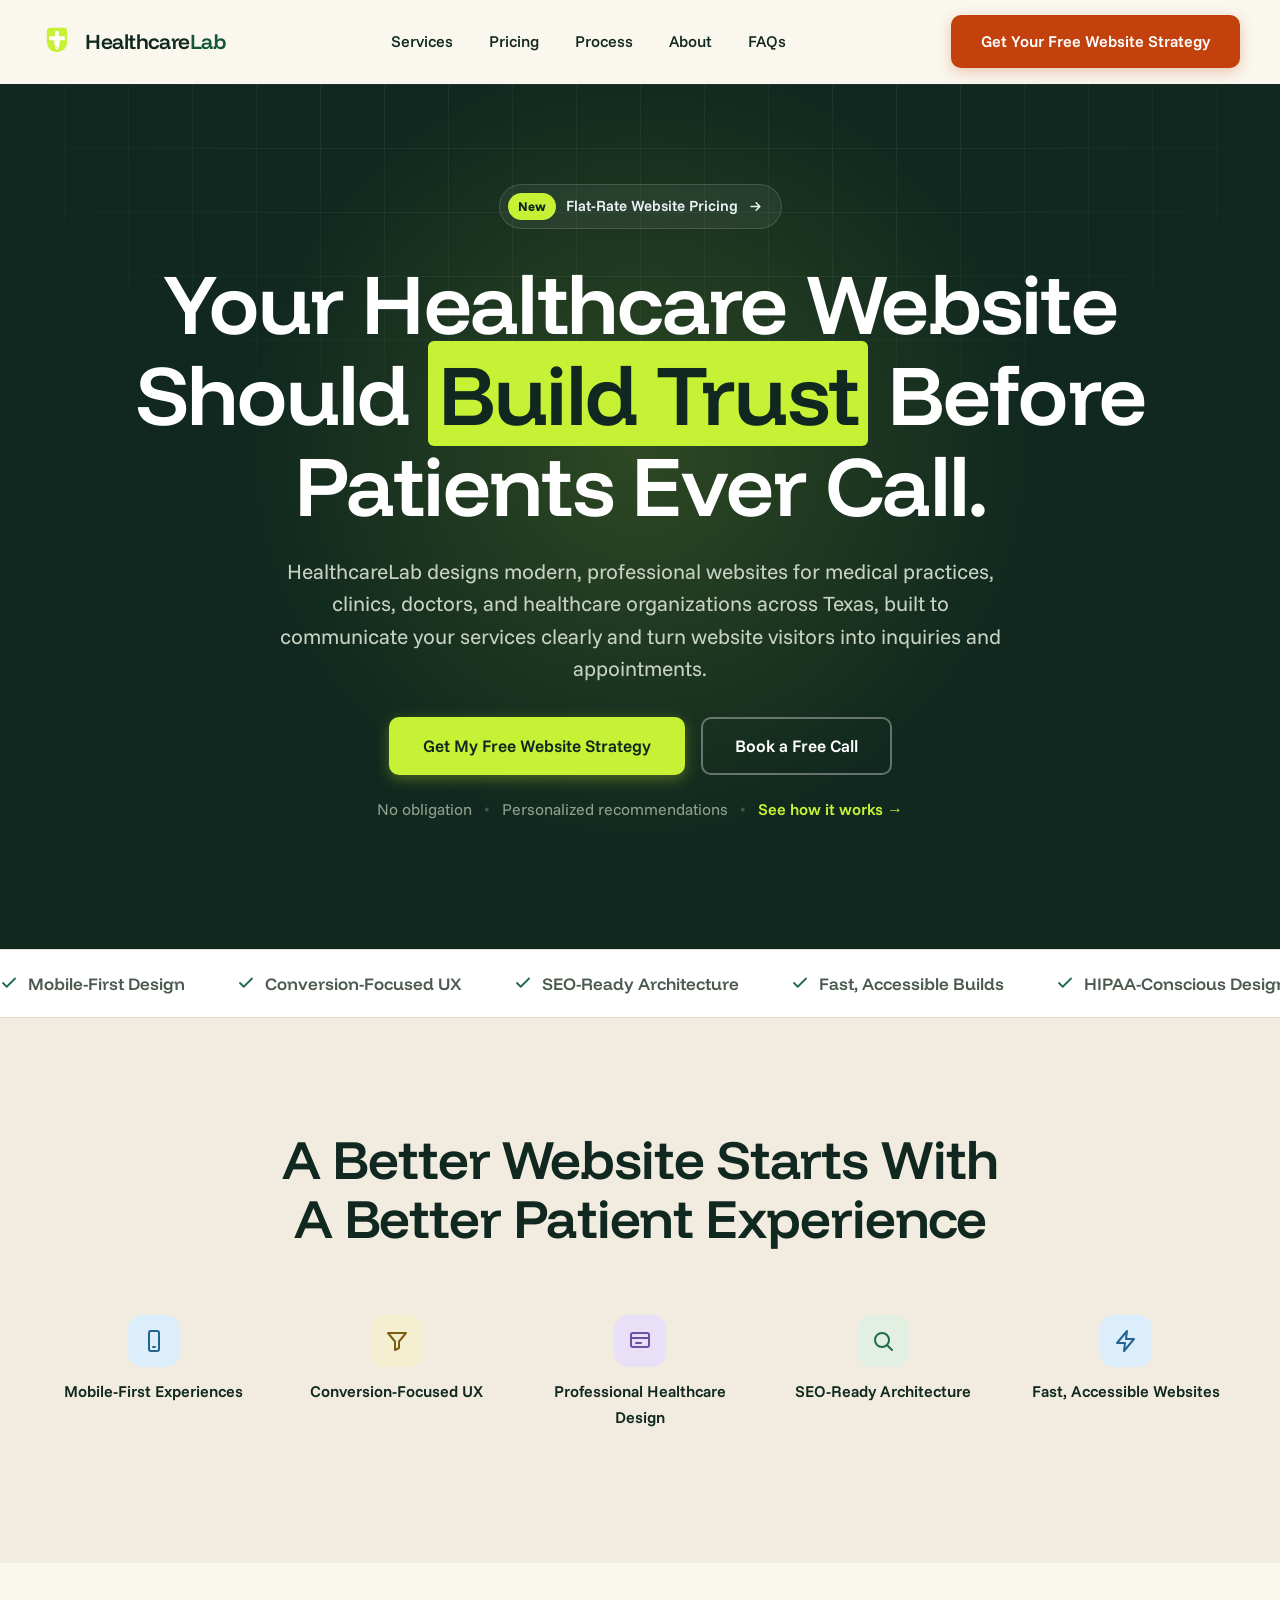
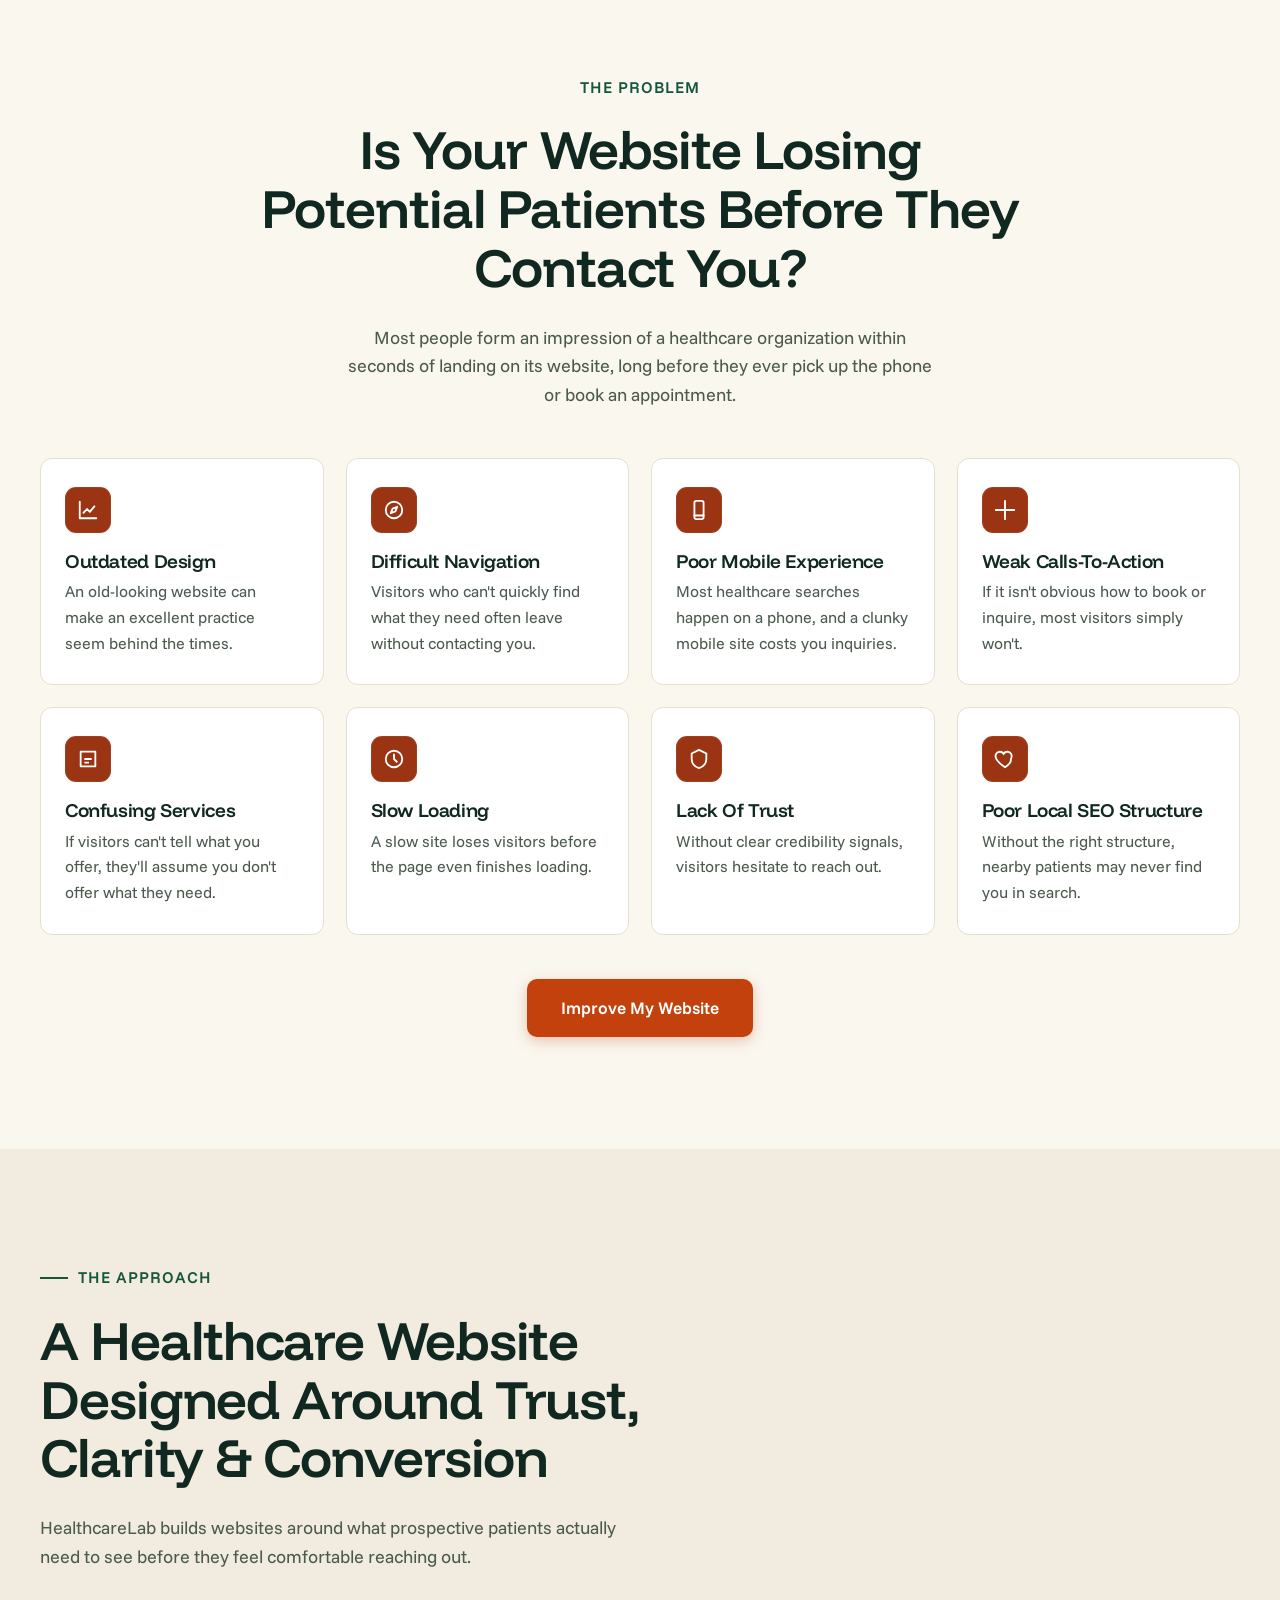
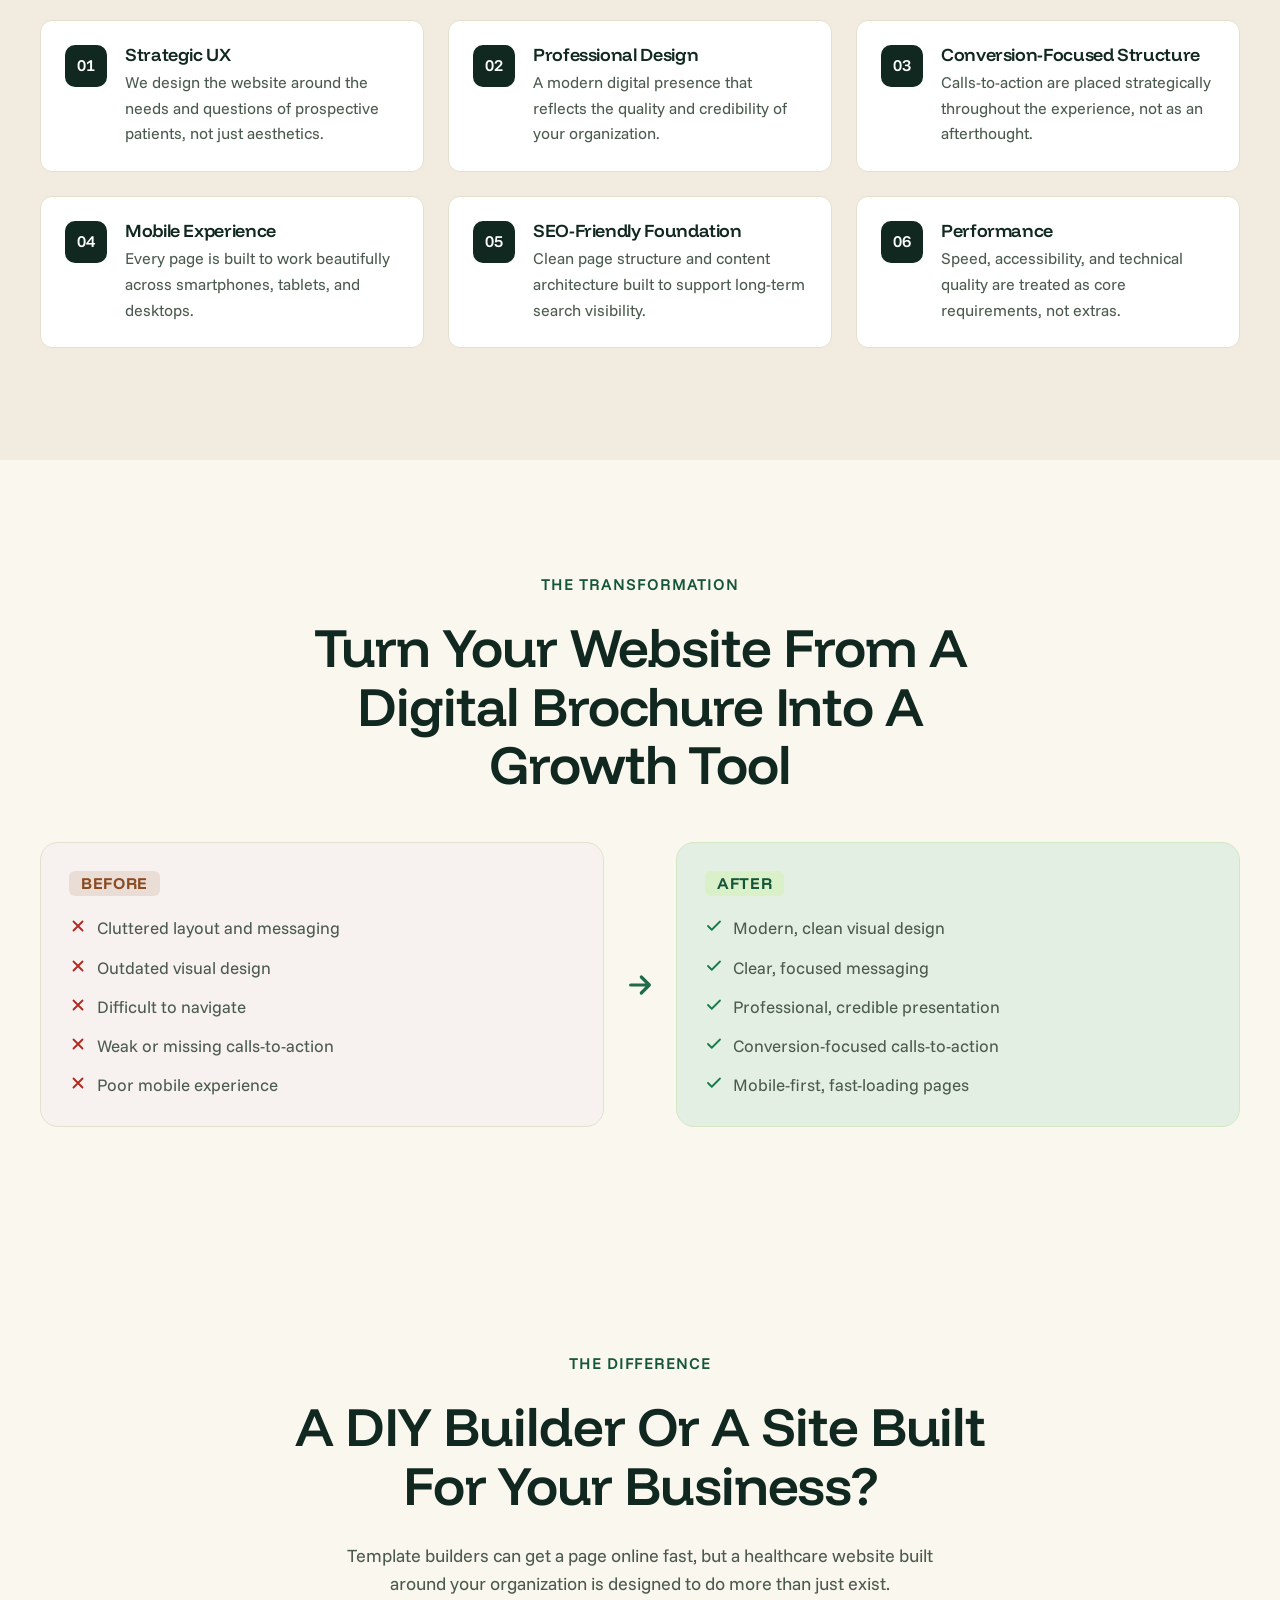
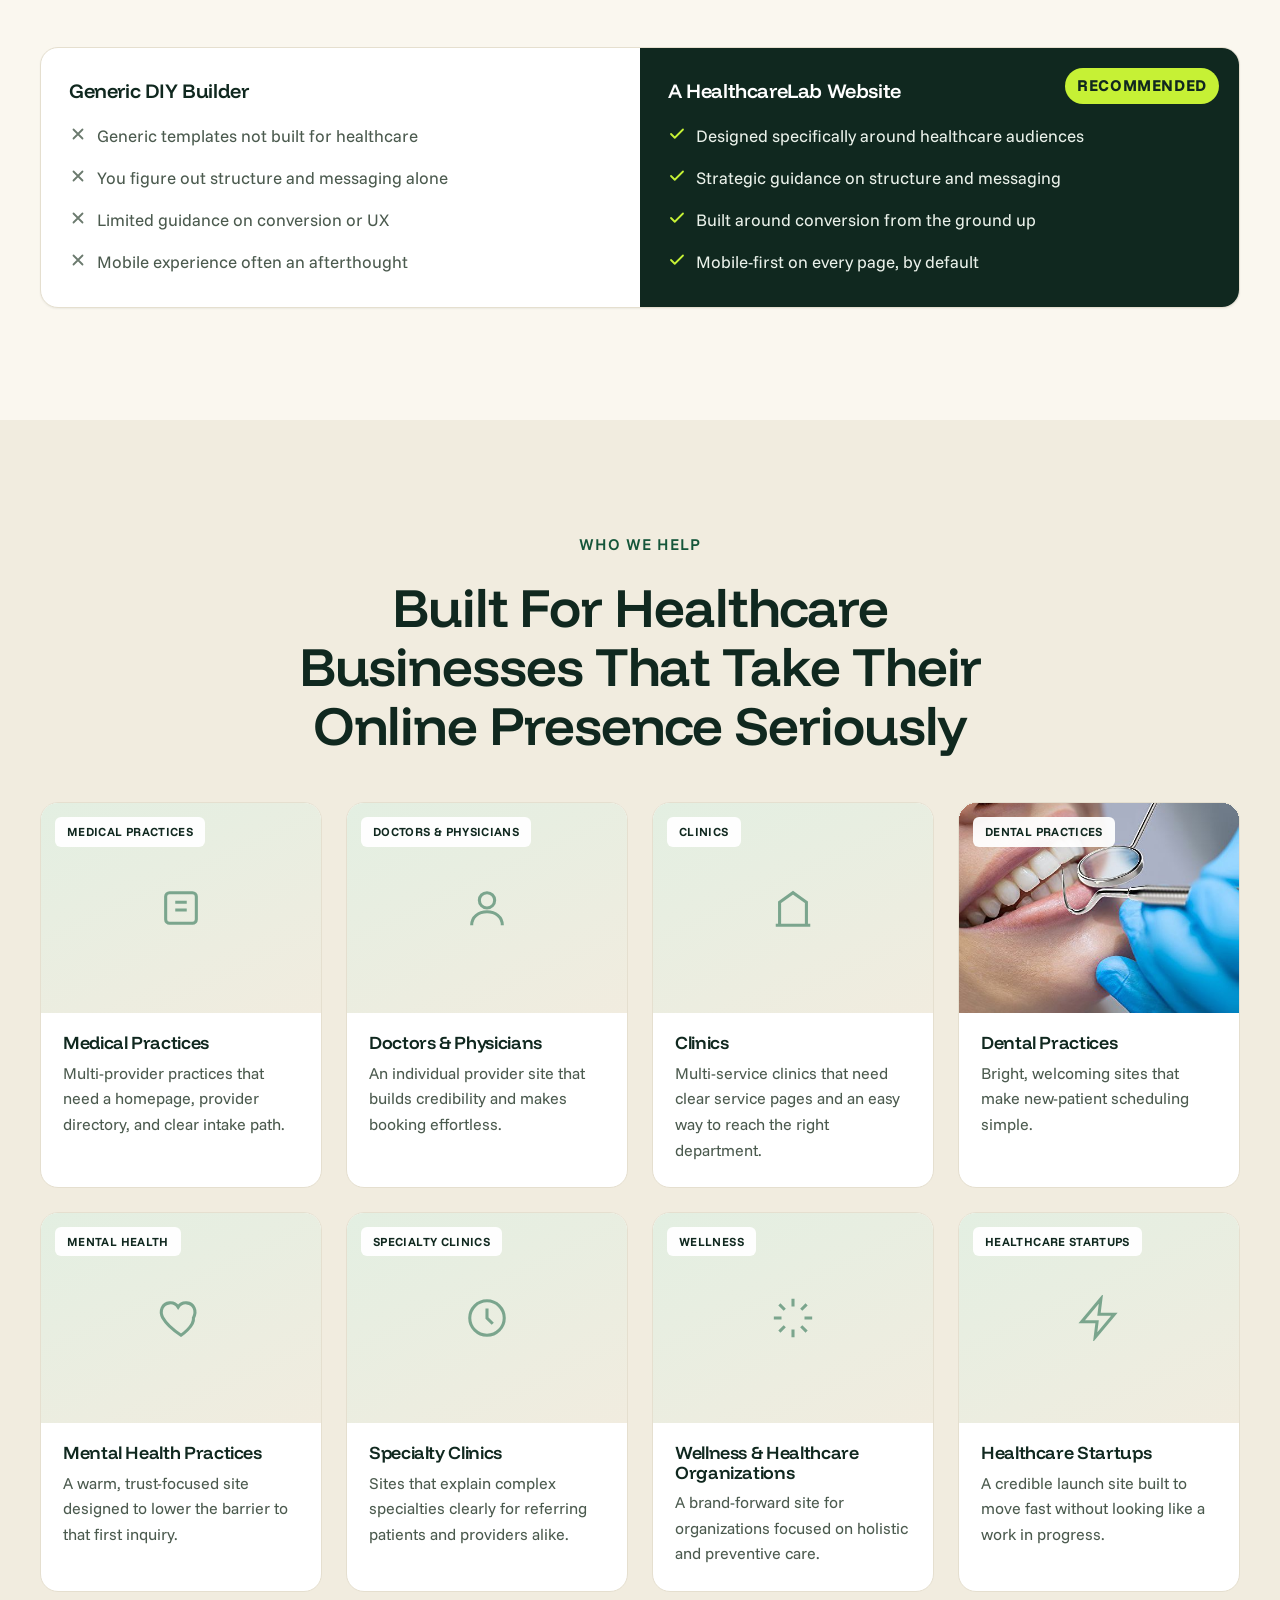
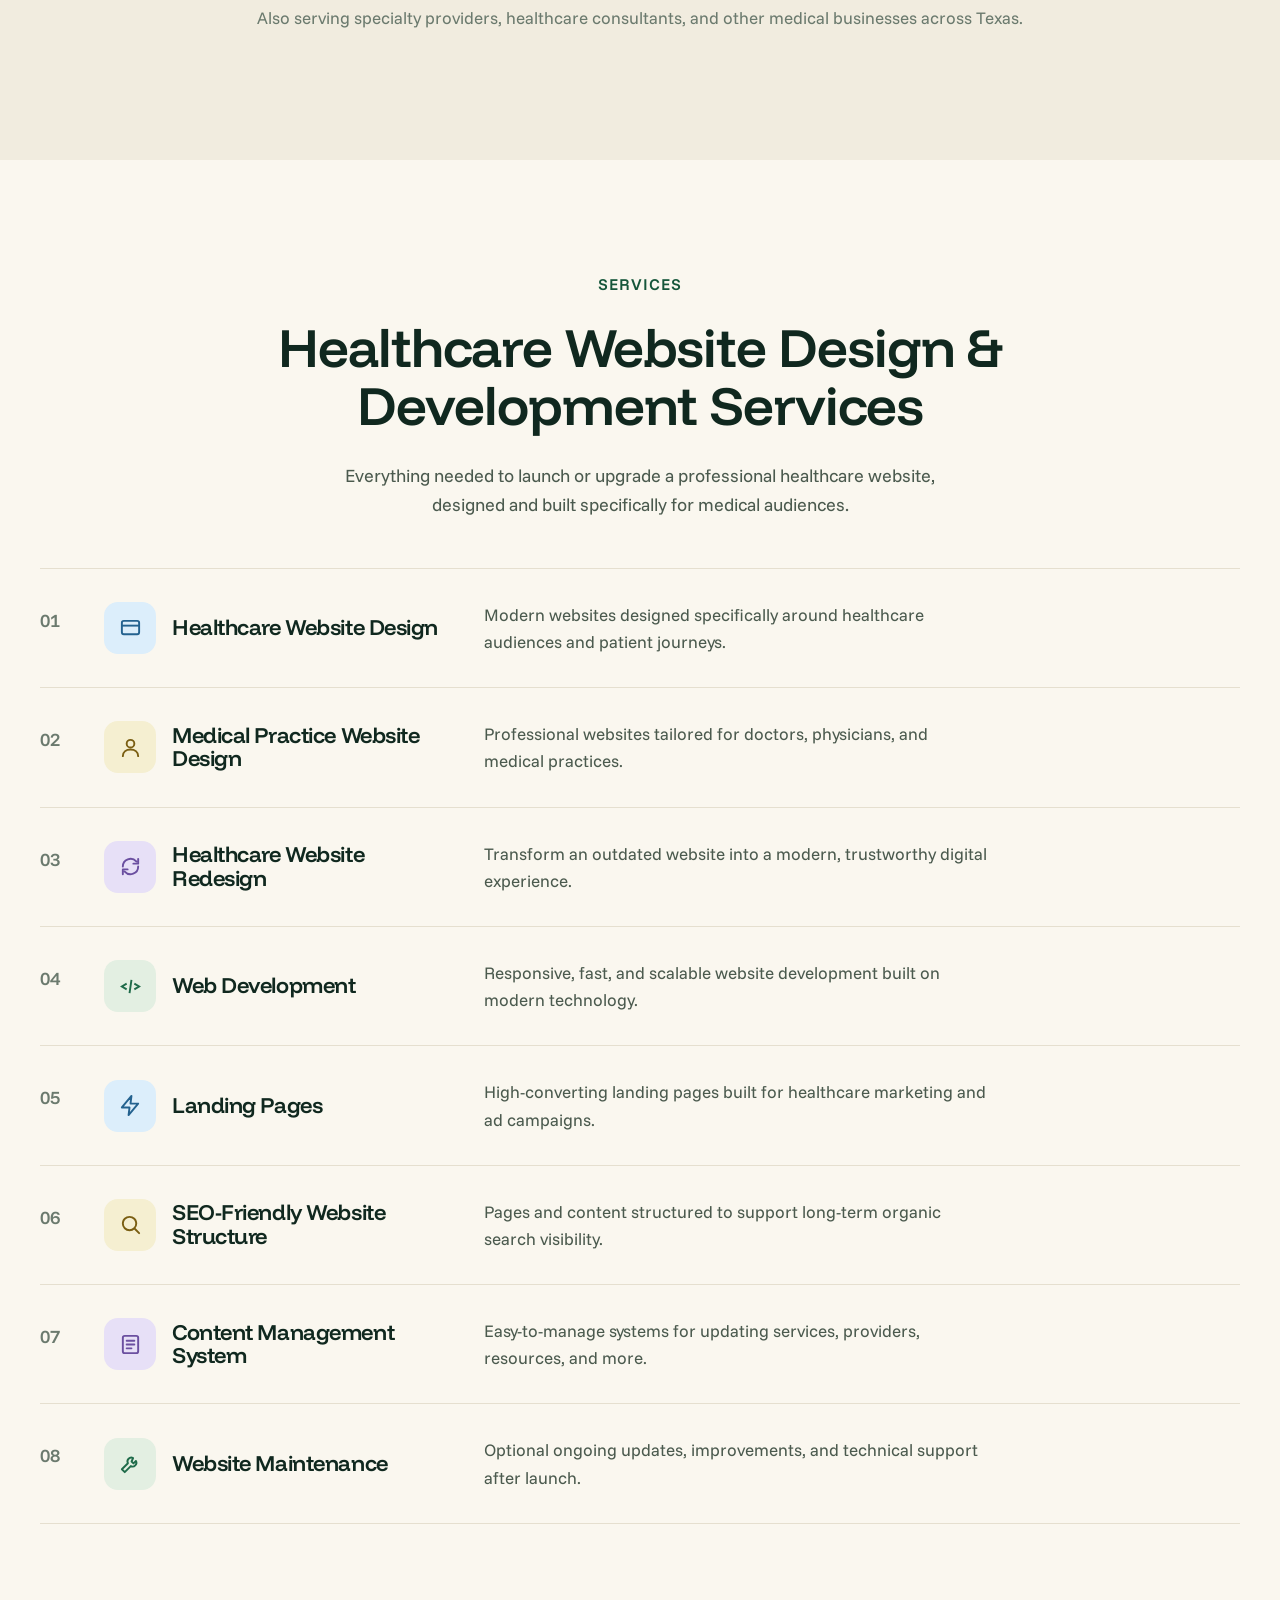
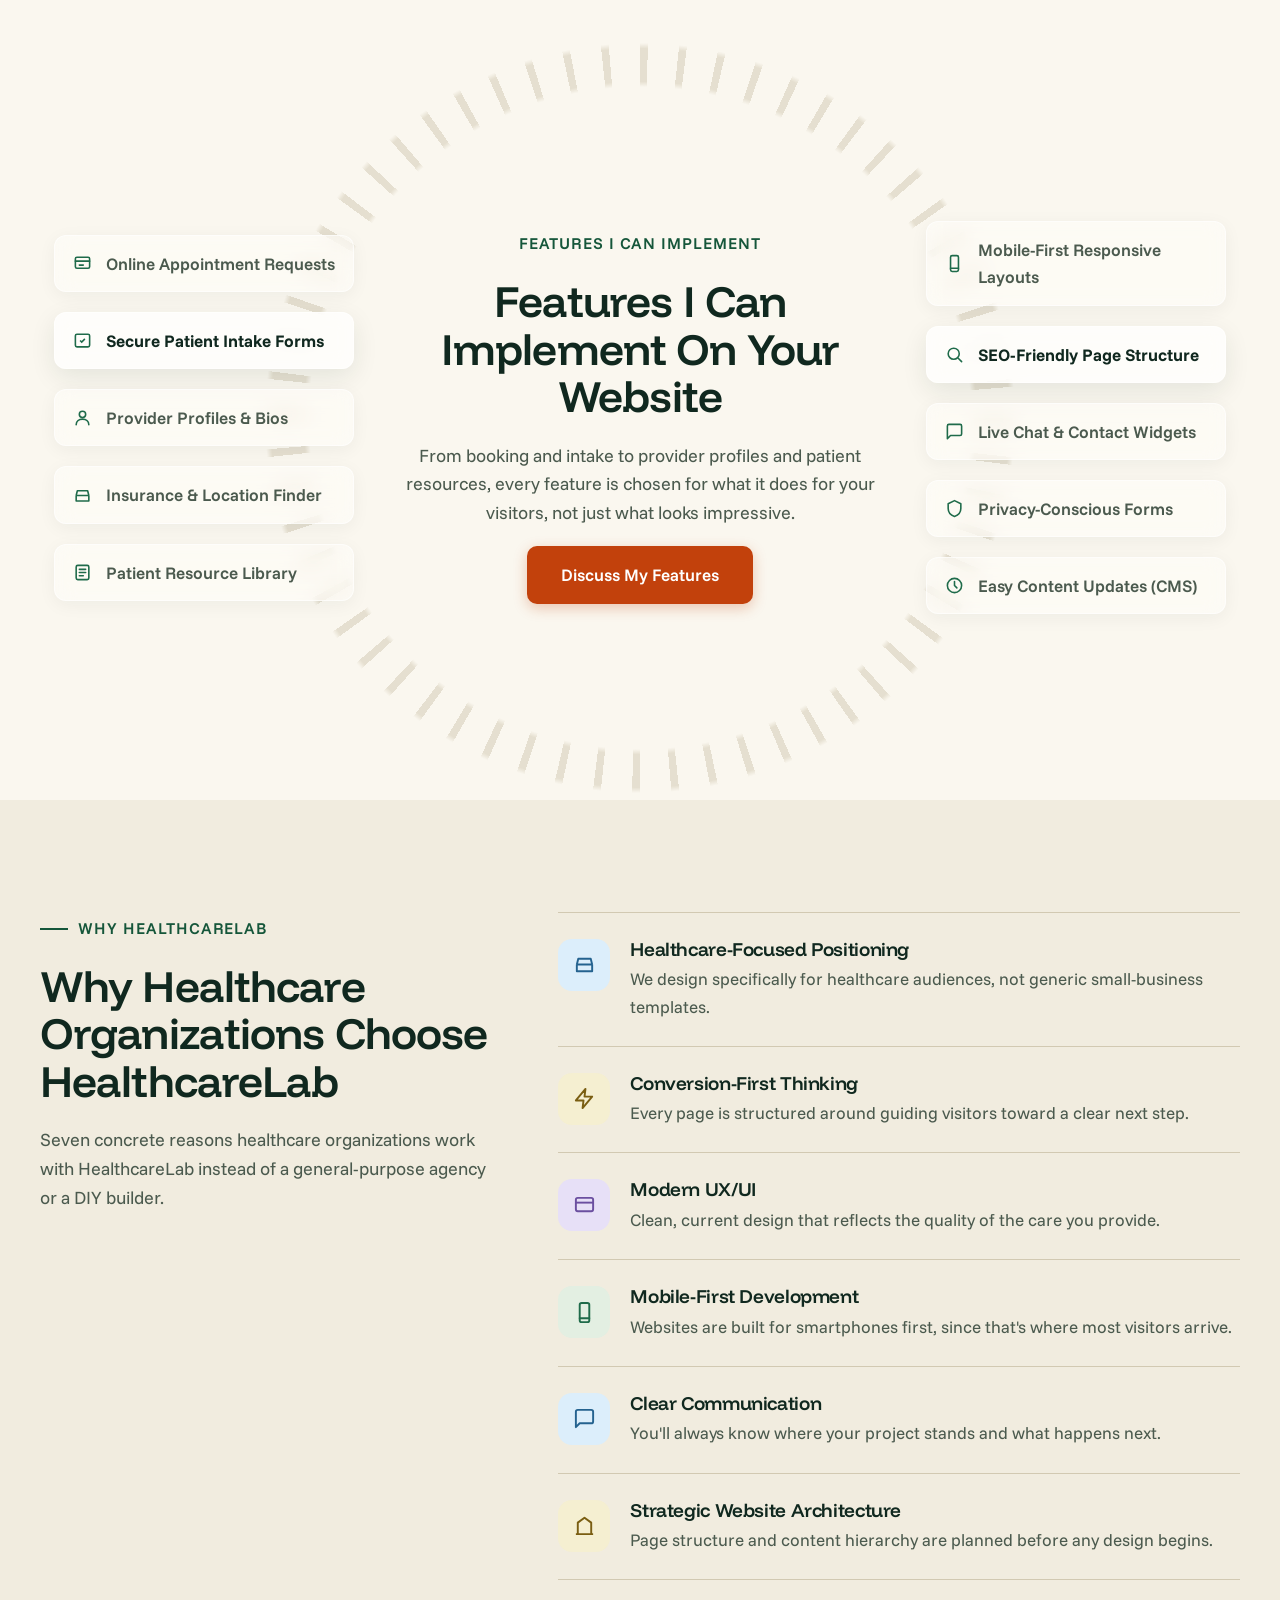
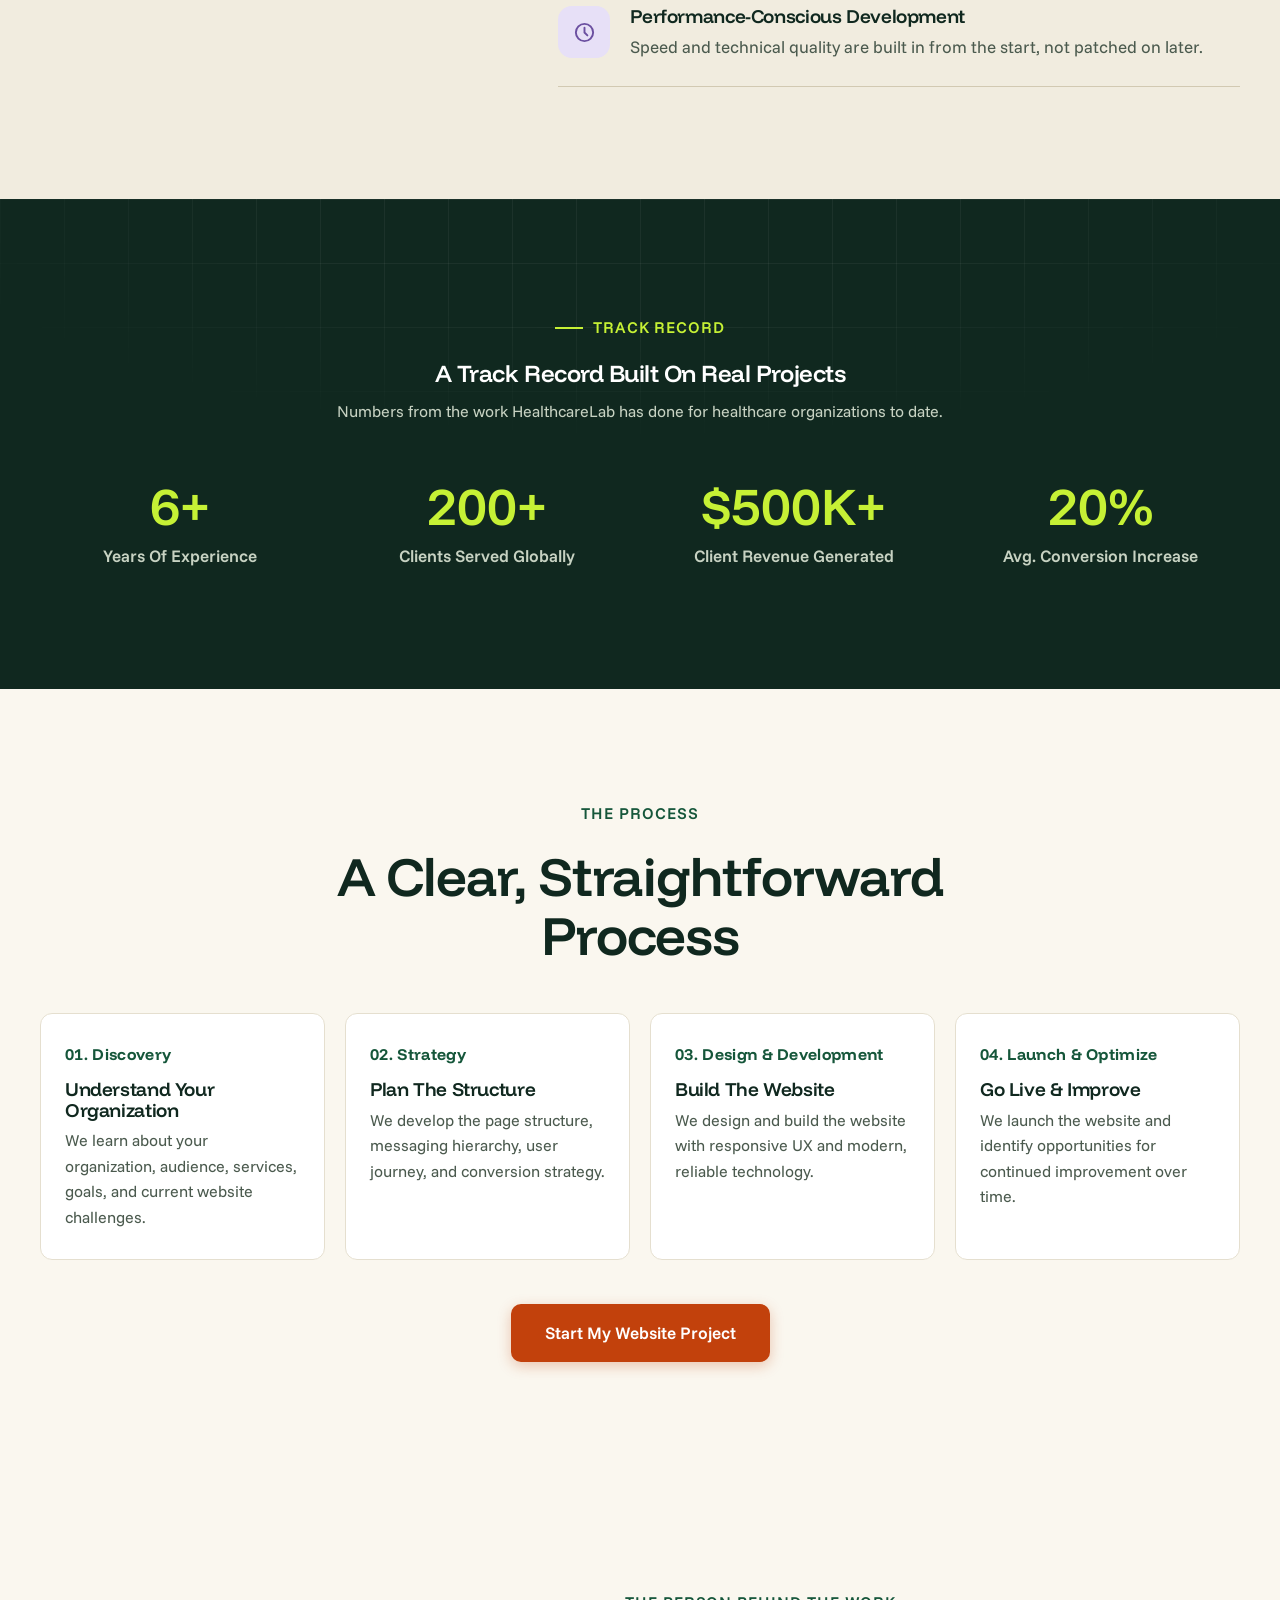
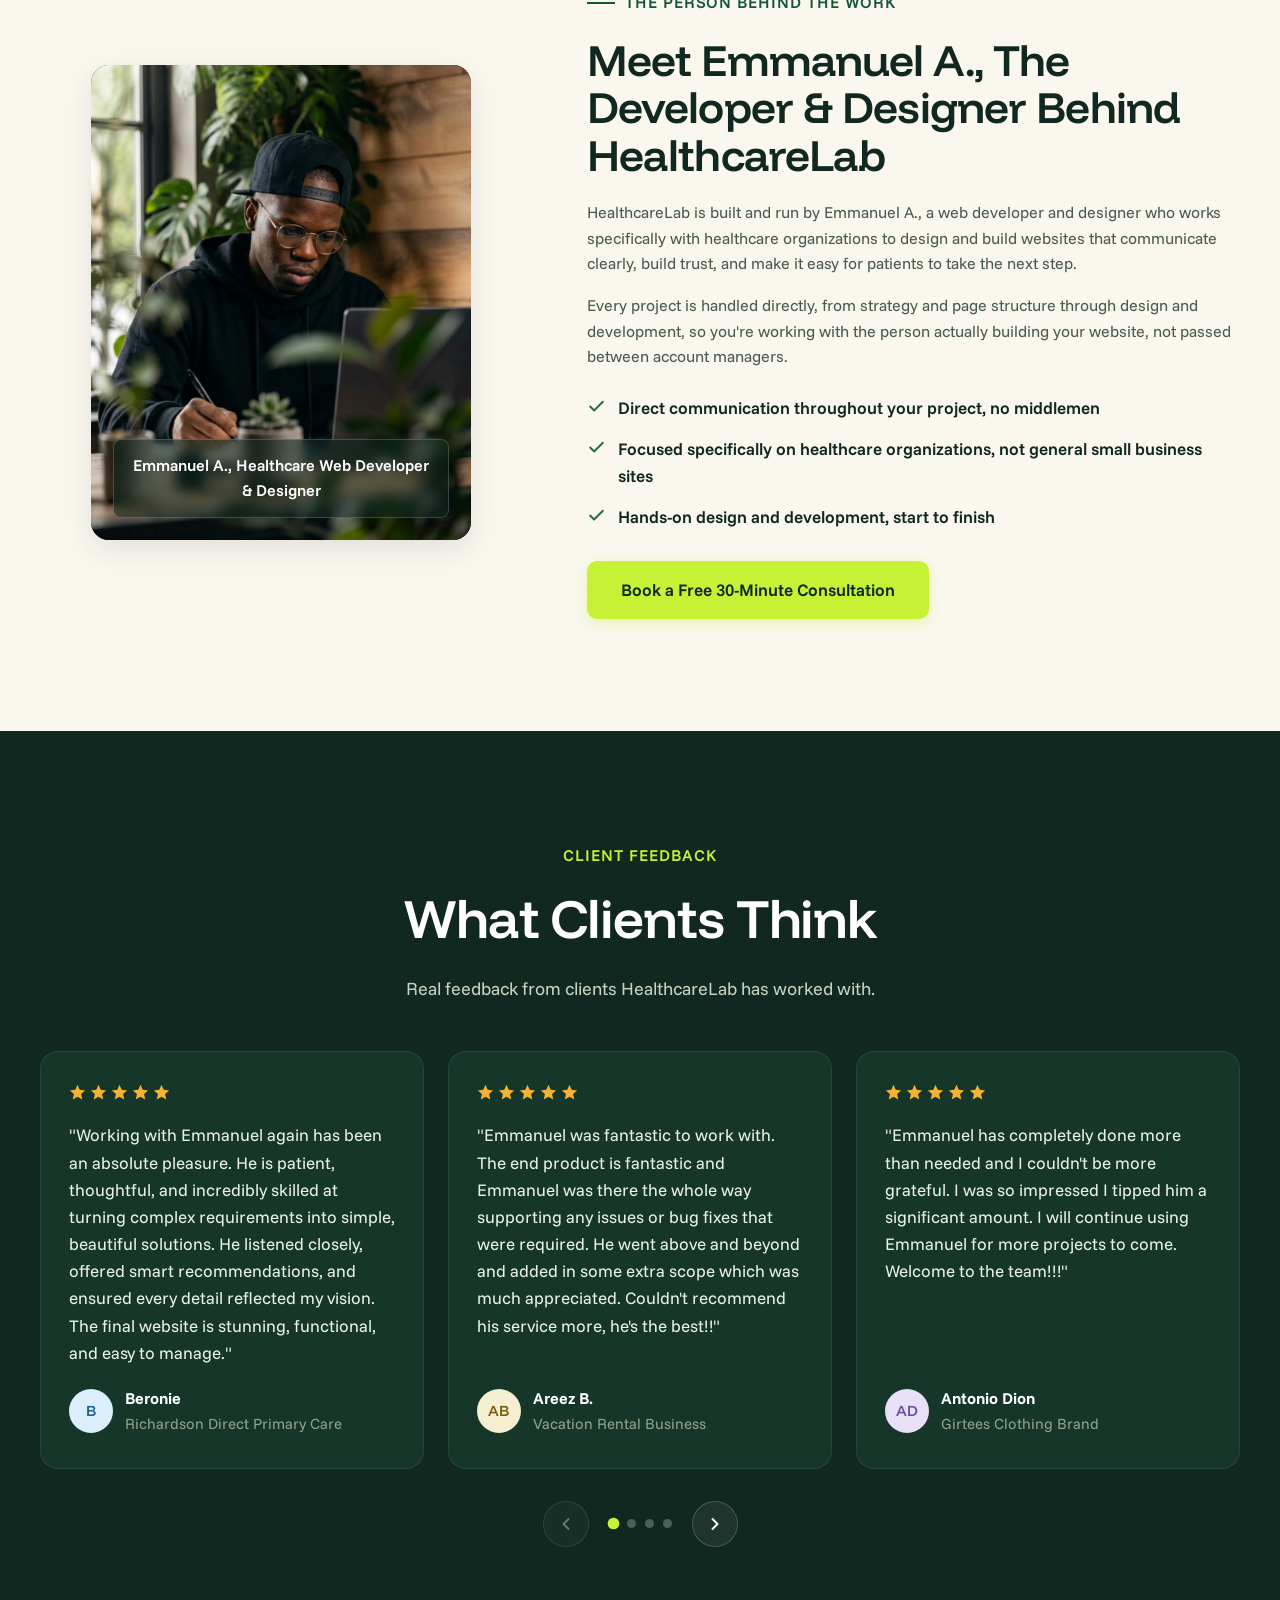
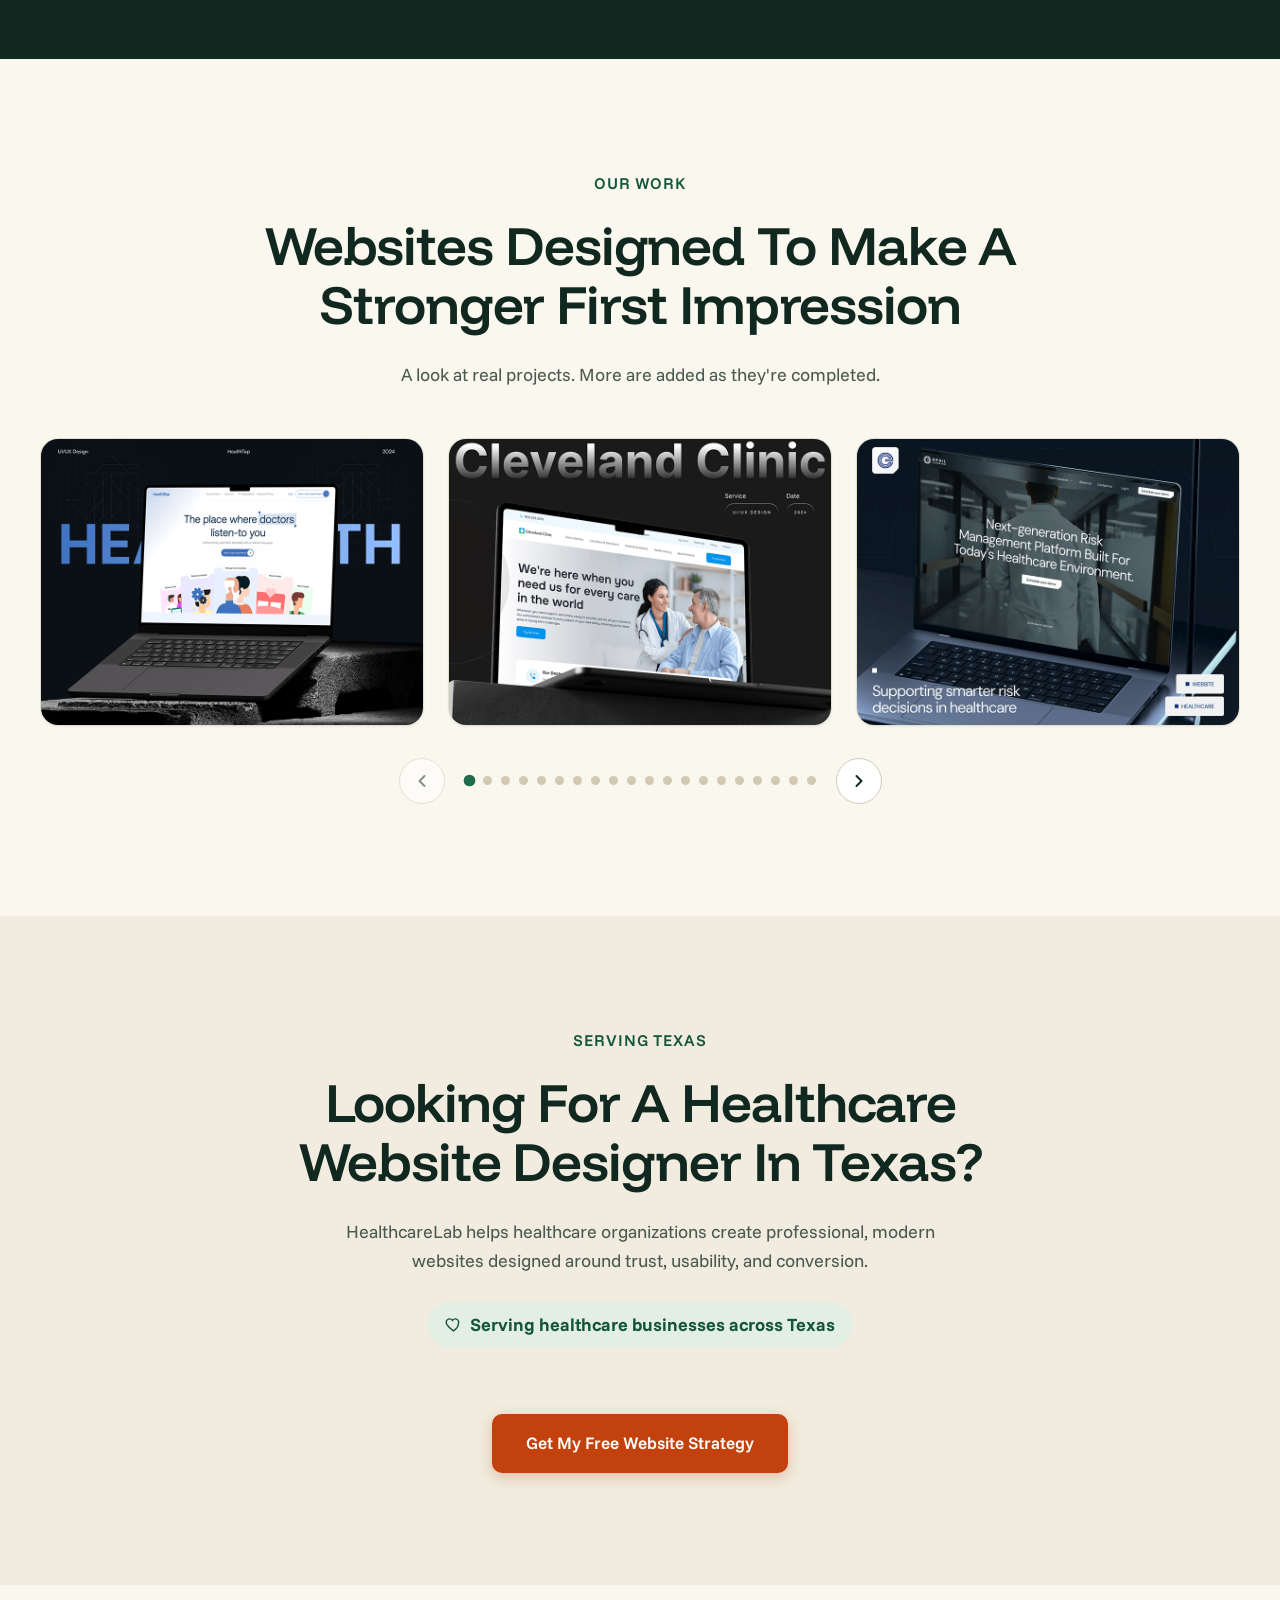
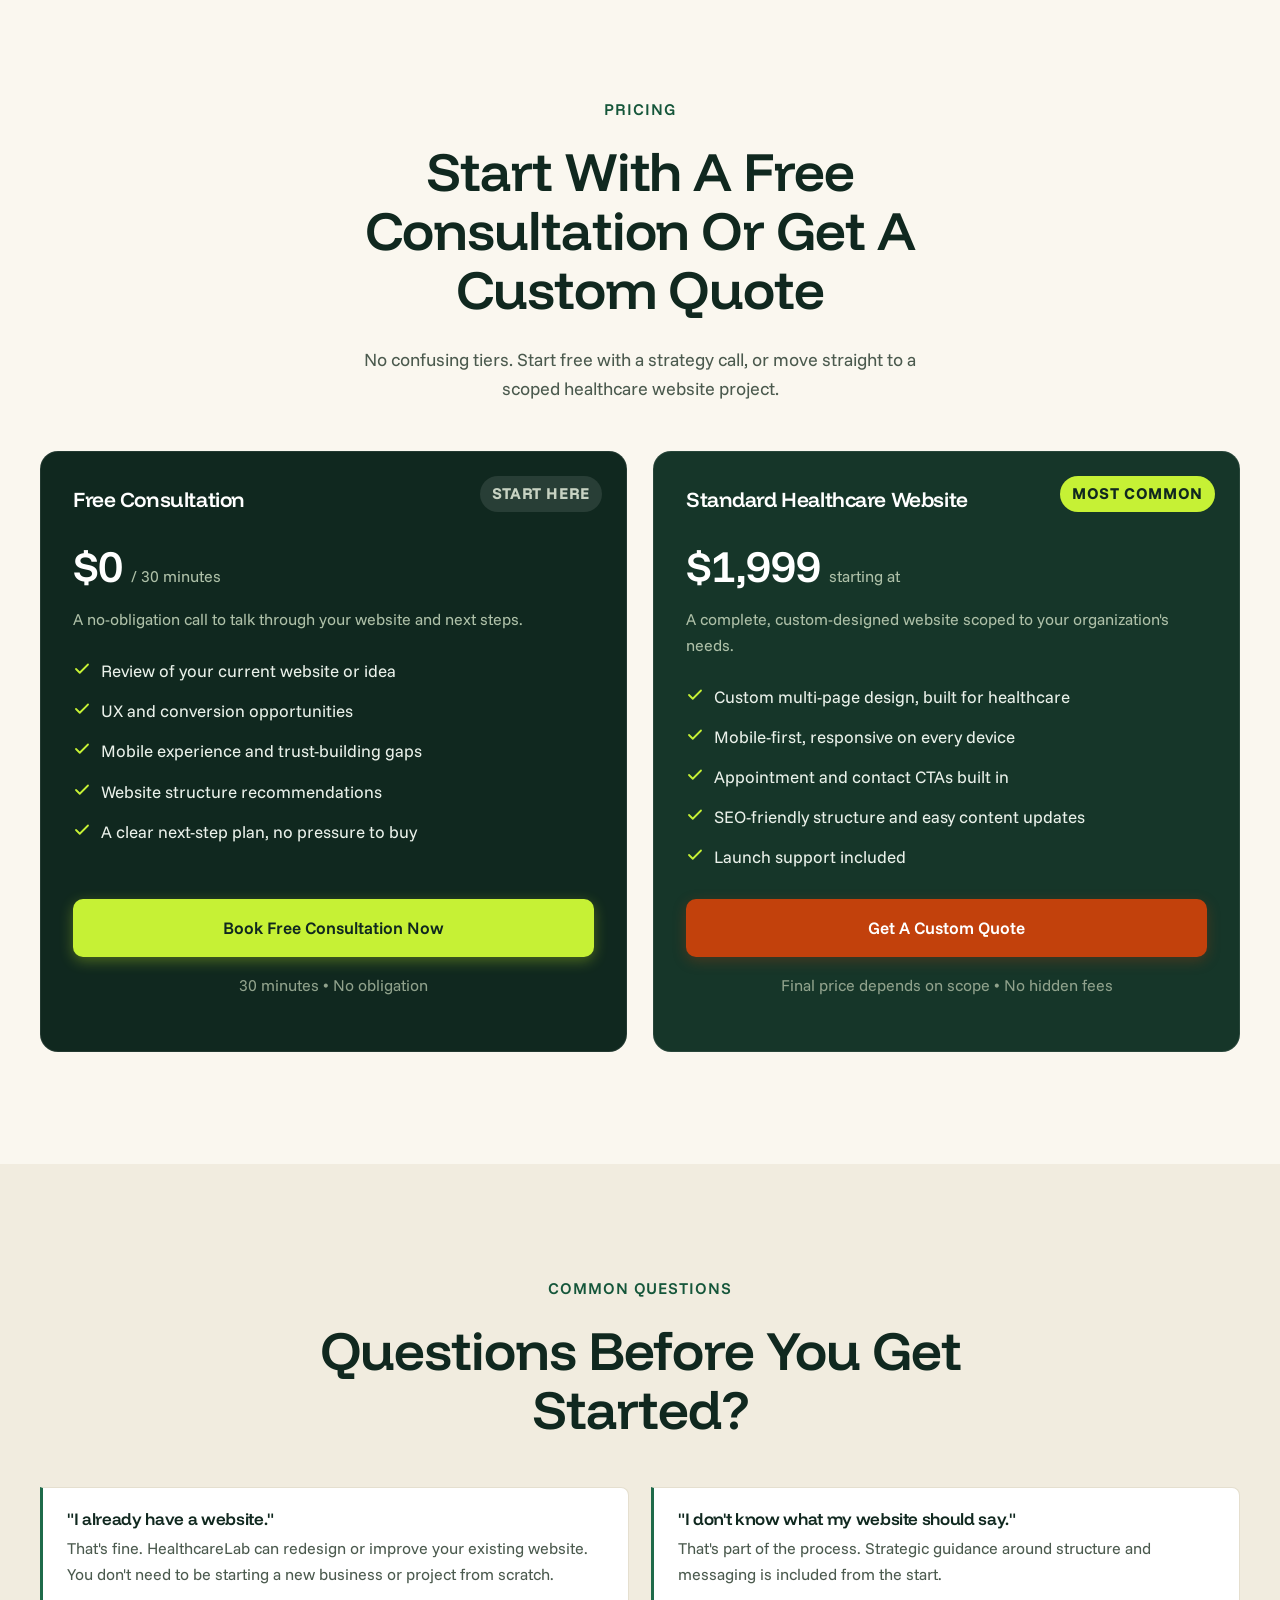
==== commit a77de339: "Use real photo for Dental Practices sector card Replace the Unsplash placeholder with the uploaded p" ====
--- a/index.html
+++ b/index.html
@@ -402,7 +402,7 @@
         <div class="sector-photo">
           <svg class="fallback-icon" viewBox="0 0 24 24" fill="none" stroke="currentColor" stroke-width="1.6"><path d="M12 2c2 3 3 5 3 8a3 3 0 11-6 0c0-3 1-5 3-8z"/></svg>
           <span class="sector-tag">Dental Practices</span>
-          <img src="https://images.unsplash.com/photo-1606811971618-4486d14f3f99?auto=format&fit=crop&w=600&q=80" alt="Dentist and patient in a modern dental practice" loading="lazy" onerror="this.remove()" />
+          <img src="assets/sector-dental-practices.jpg" alt="Close-up dental examination" loading="lazy" />
         </div>
         <div class="sector-body">
           <h3>Dental Practices</h3>
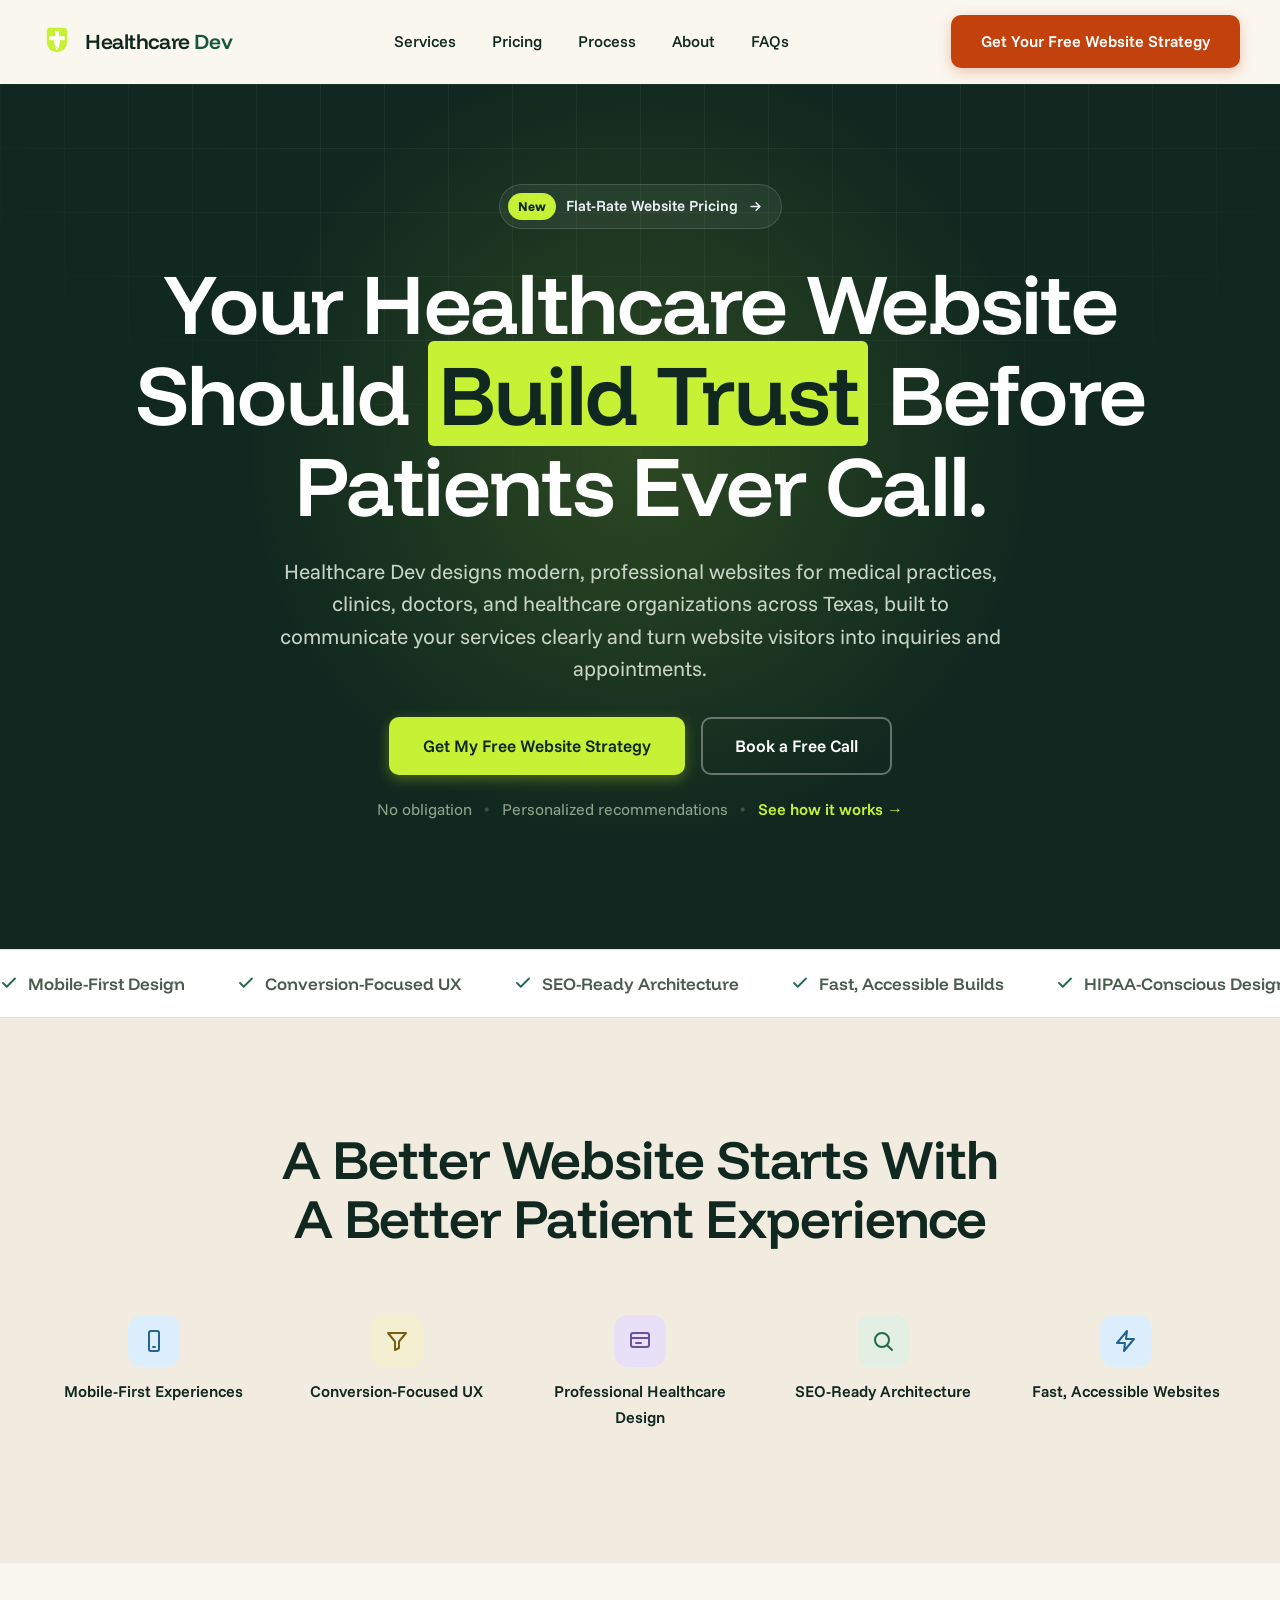
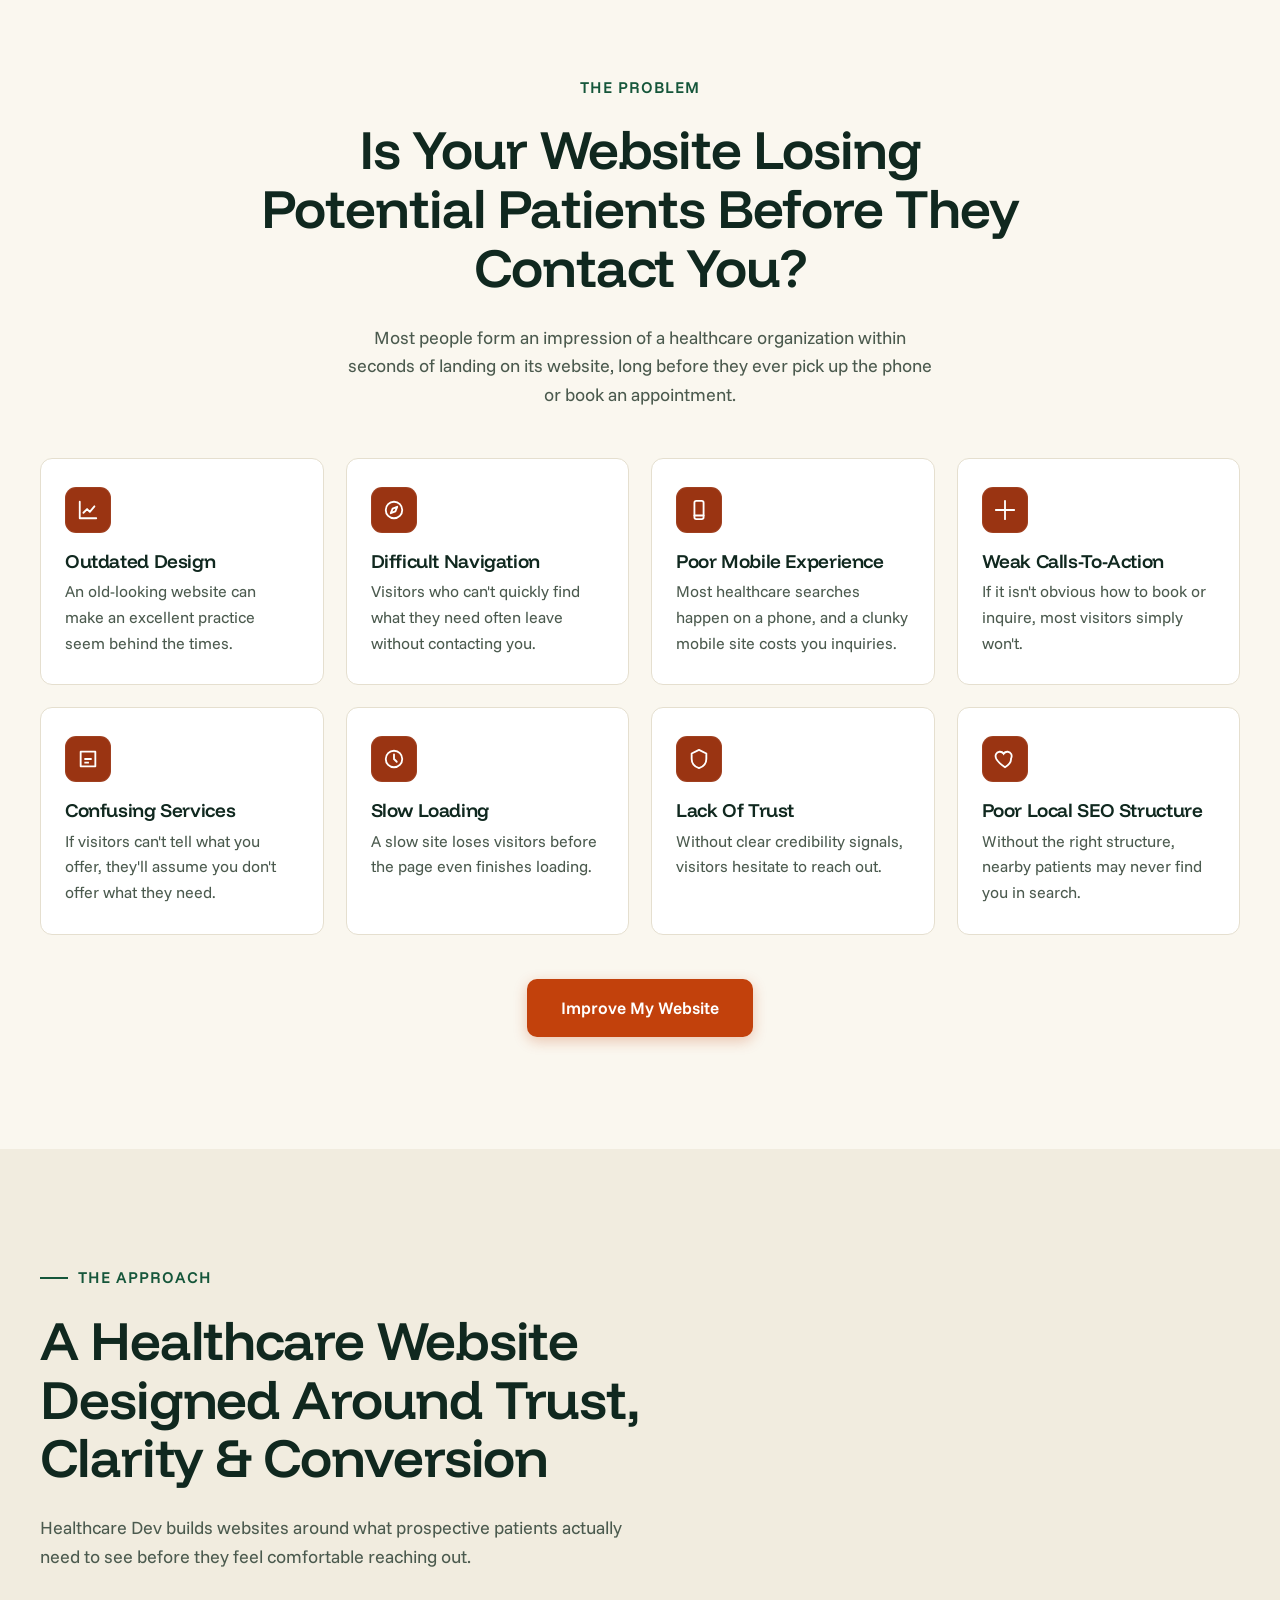
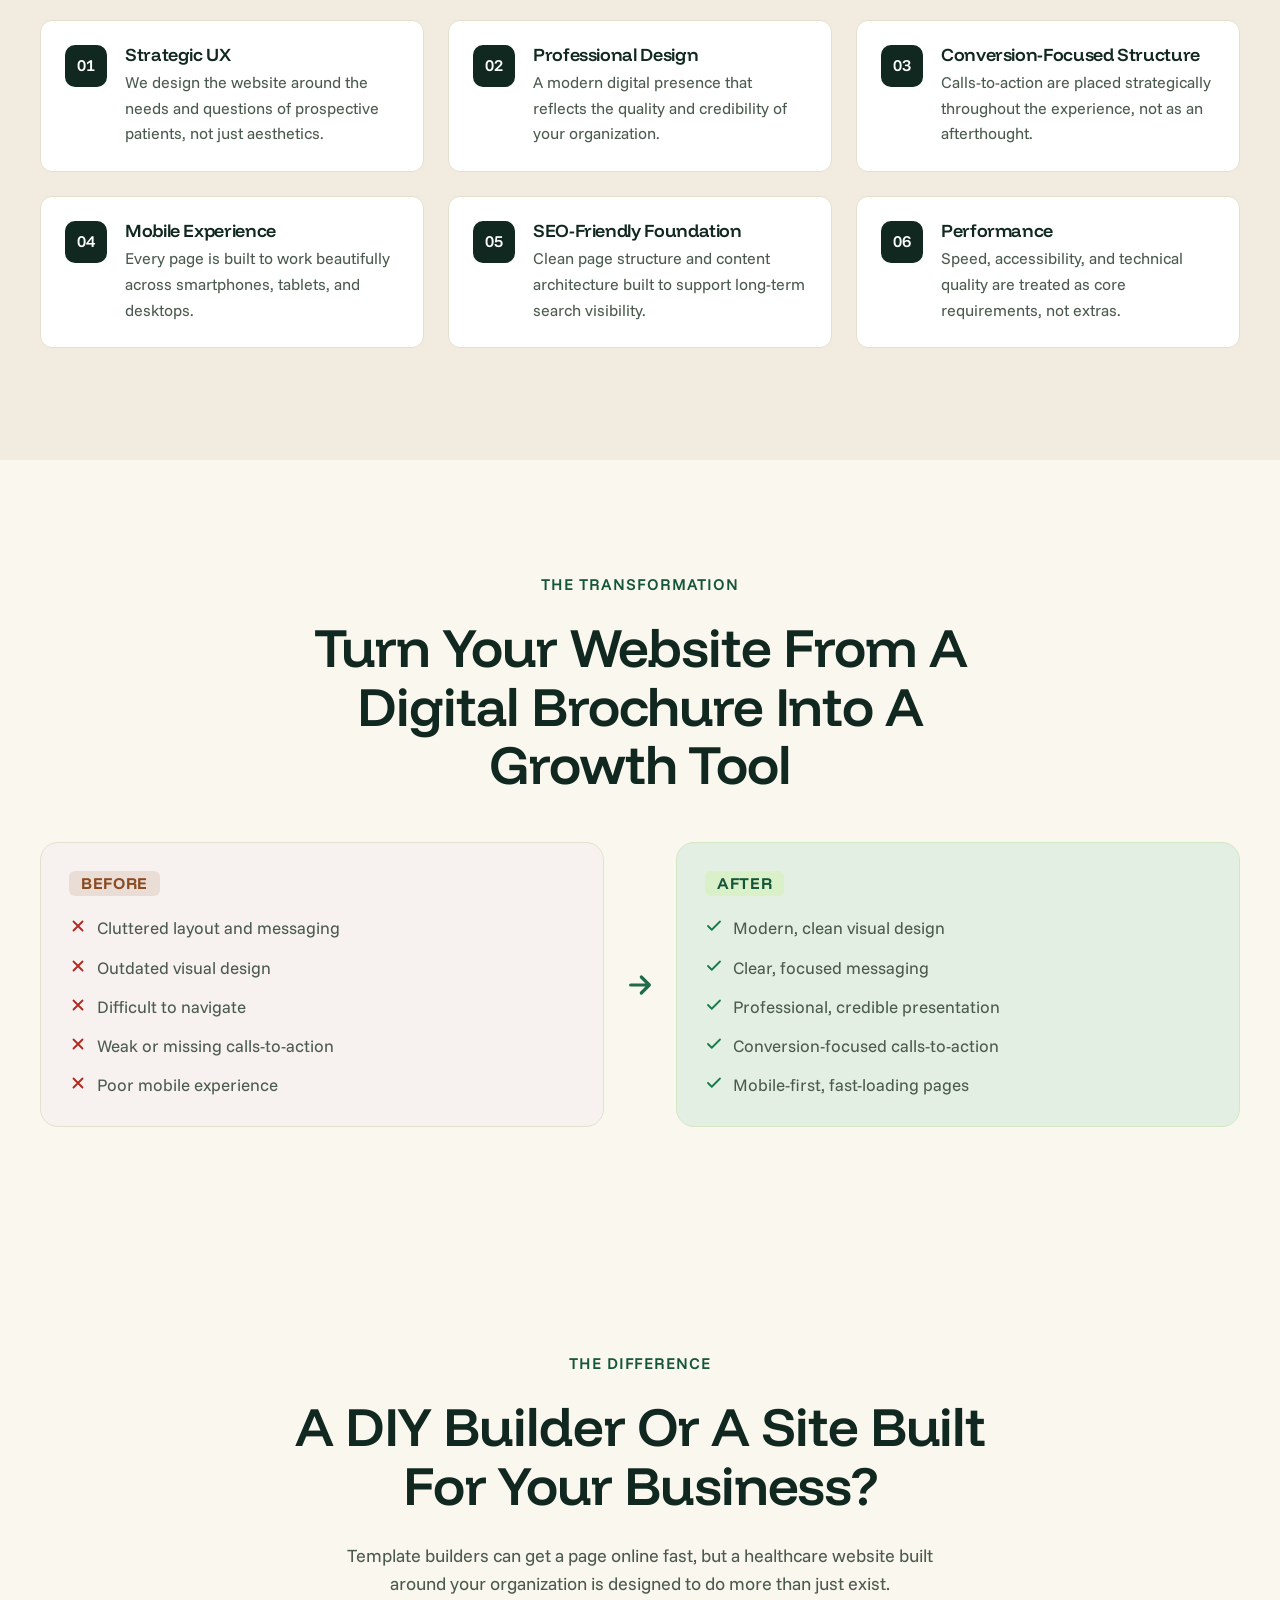
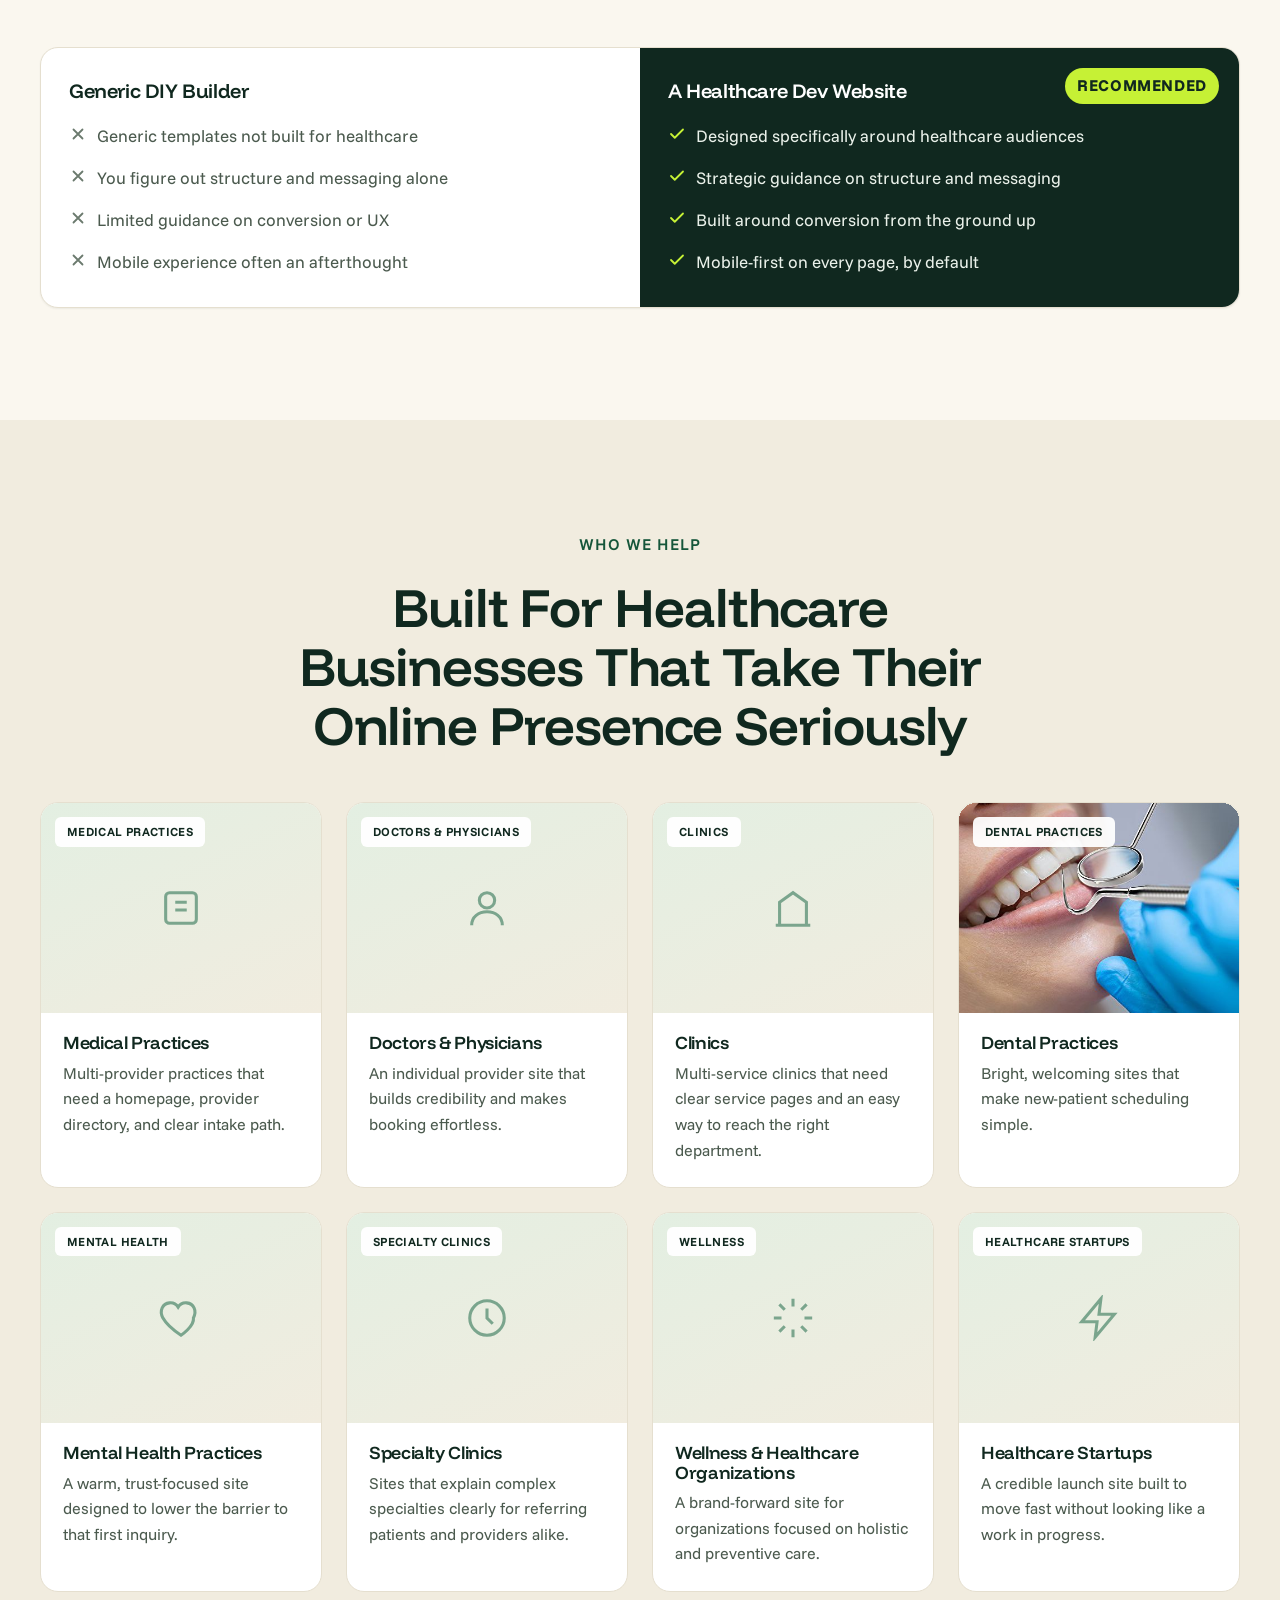
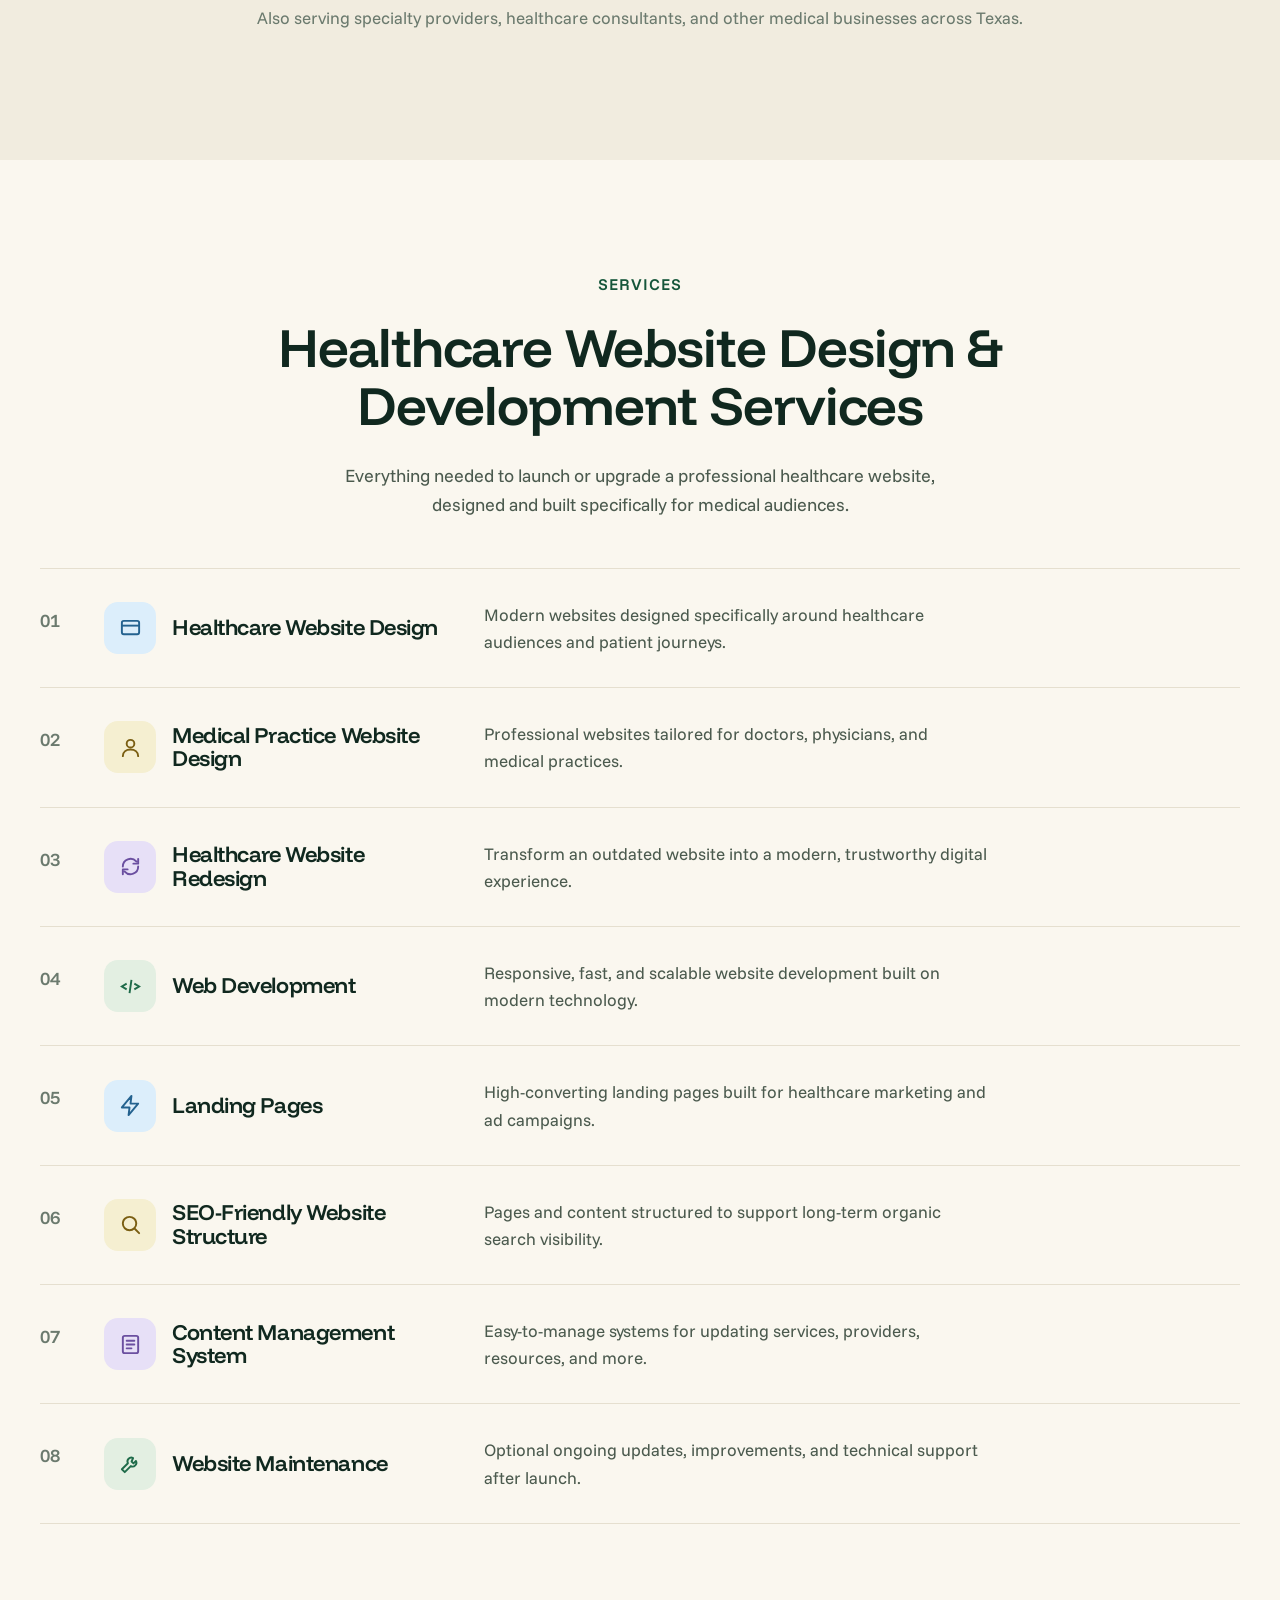
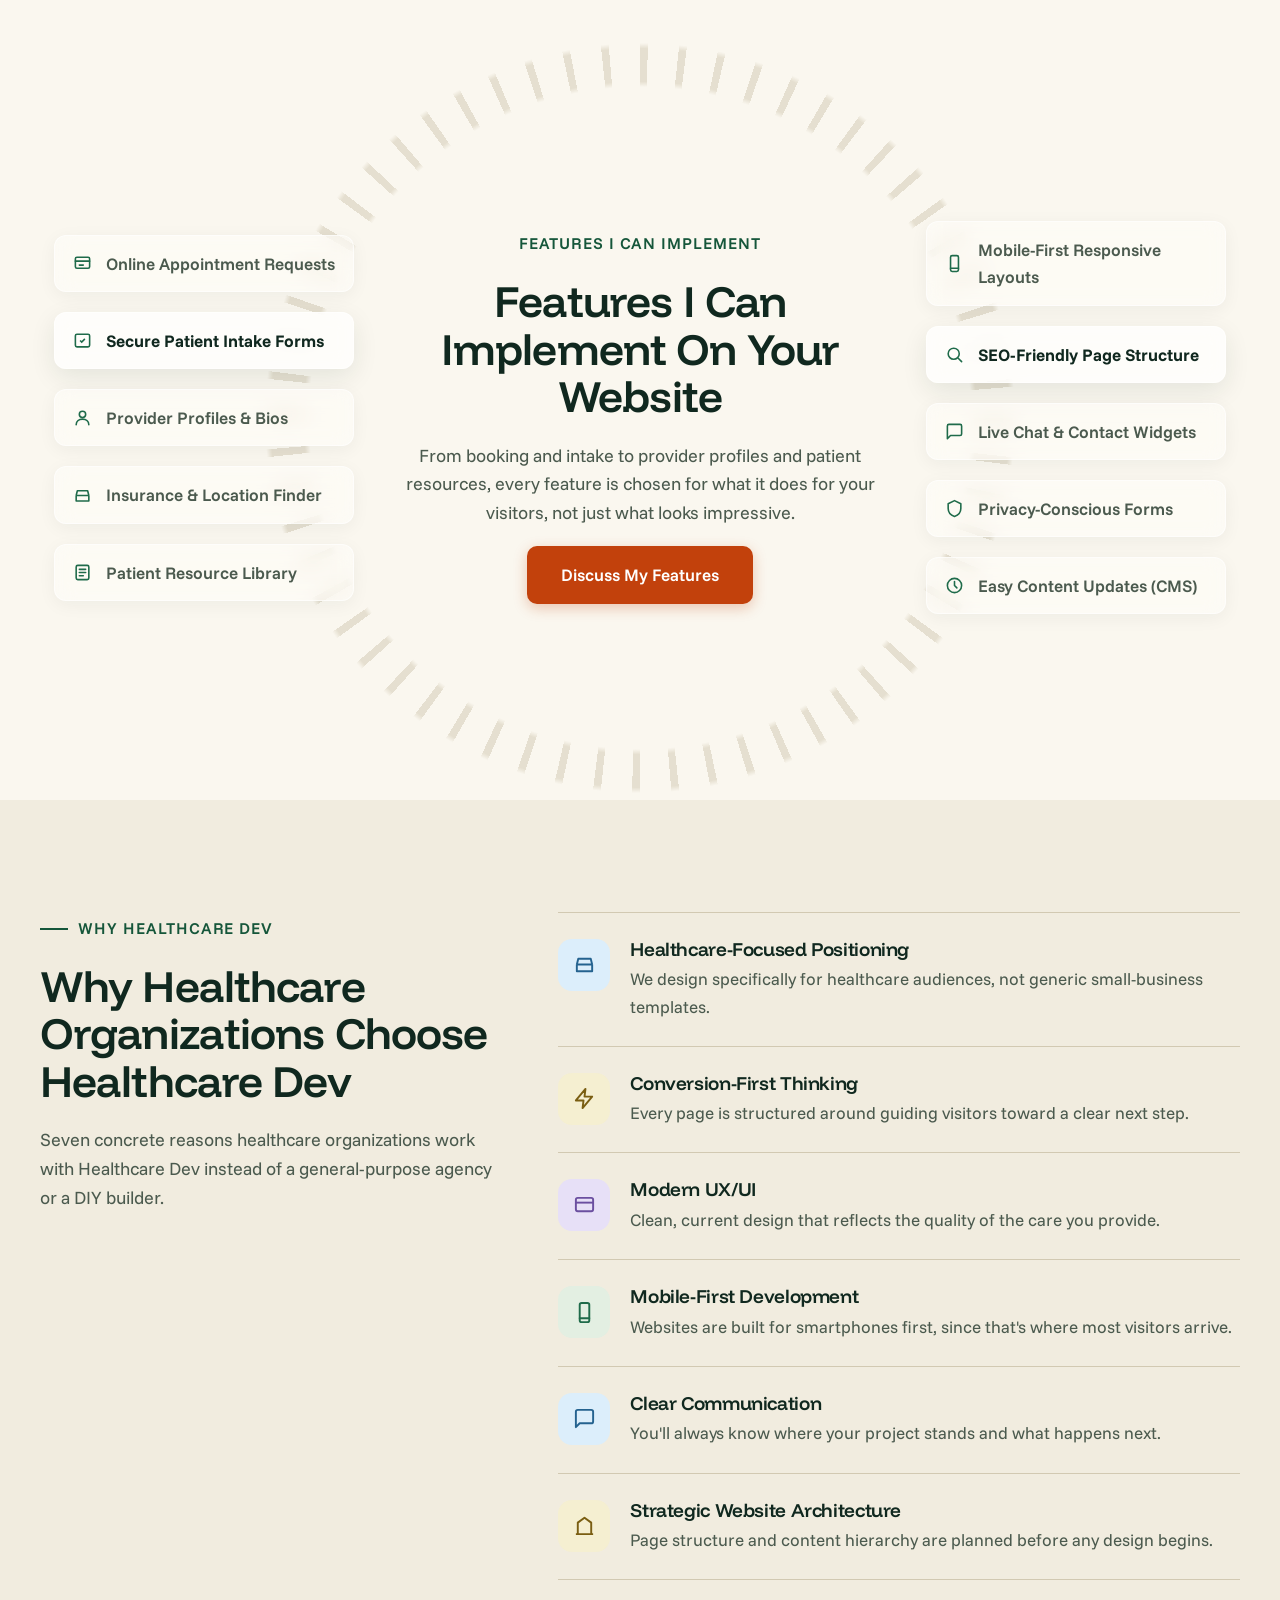
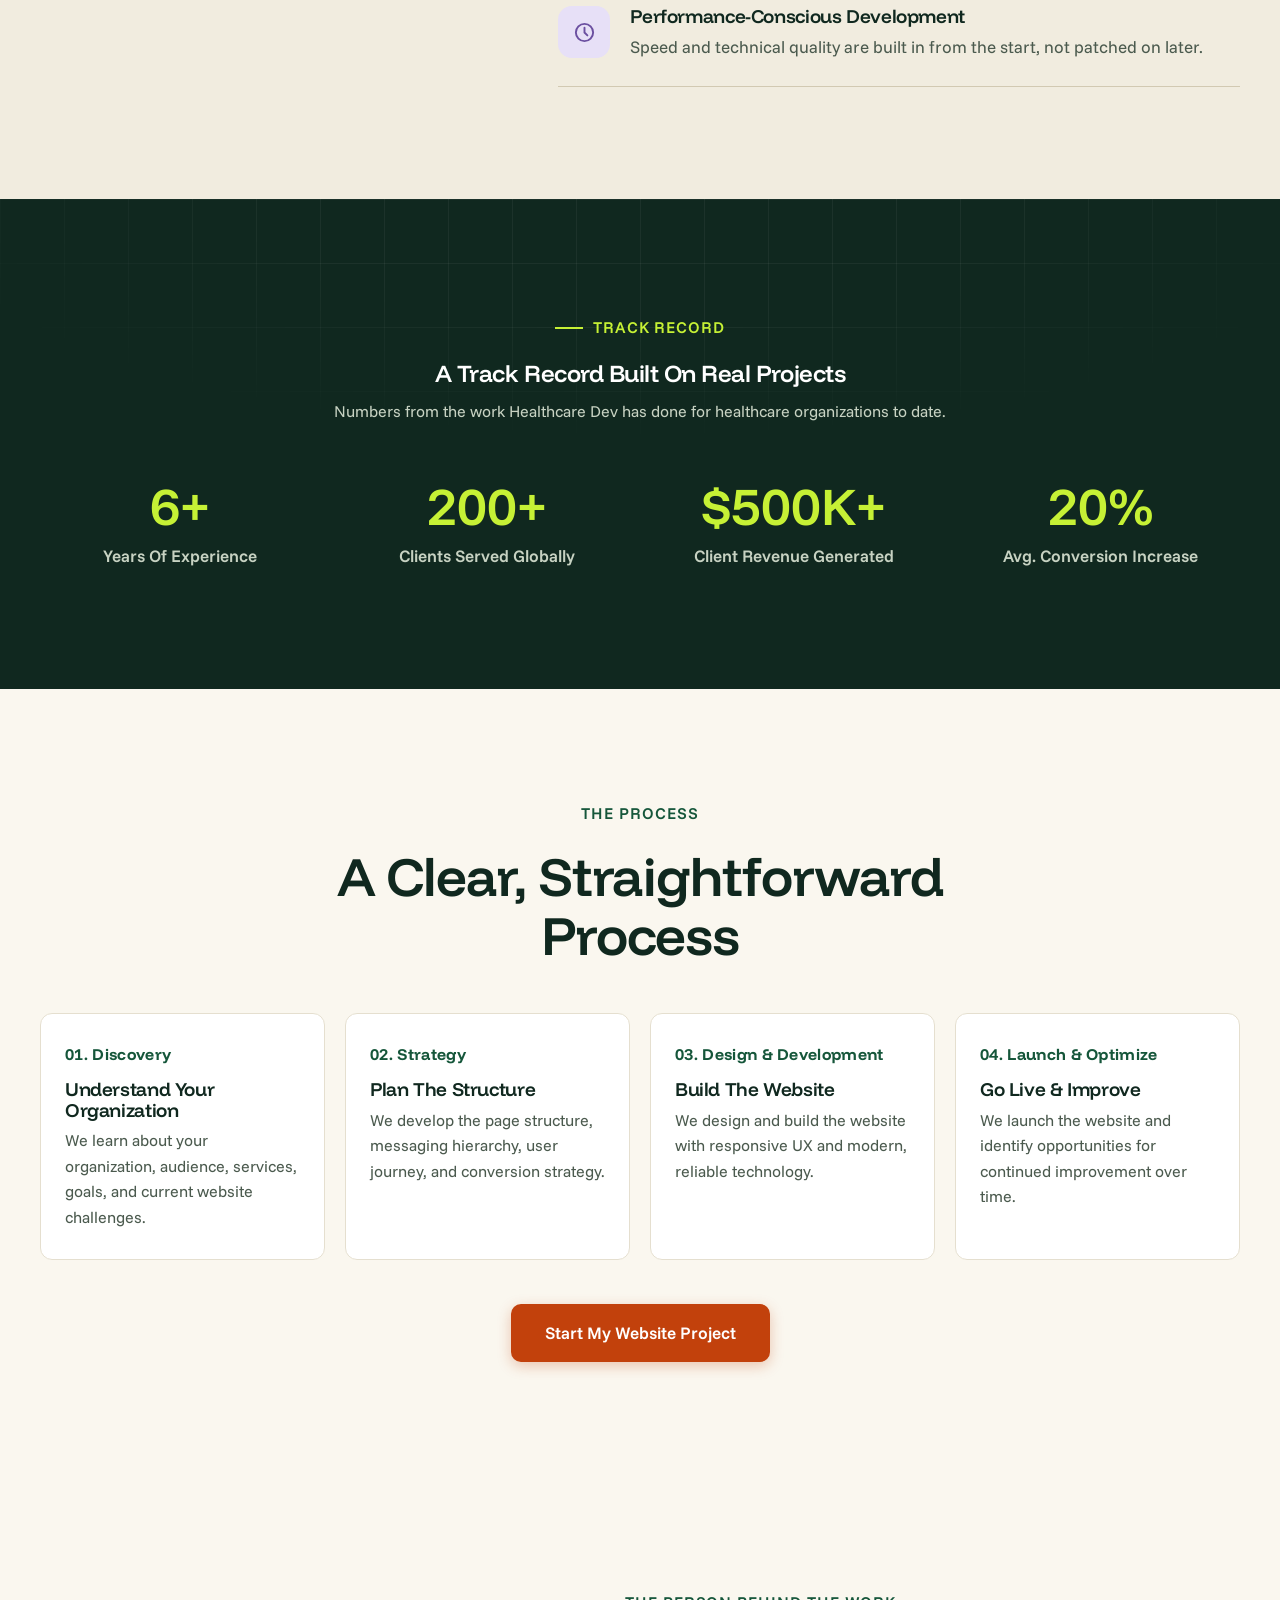
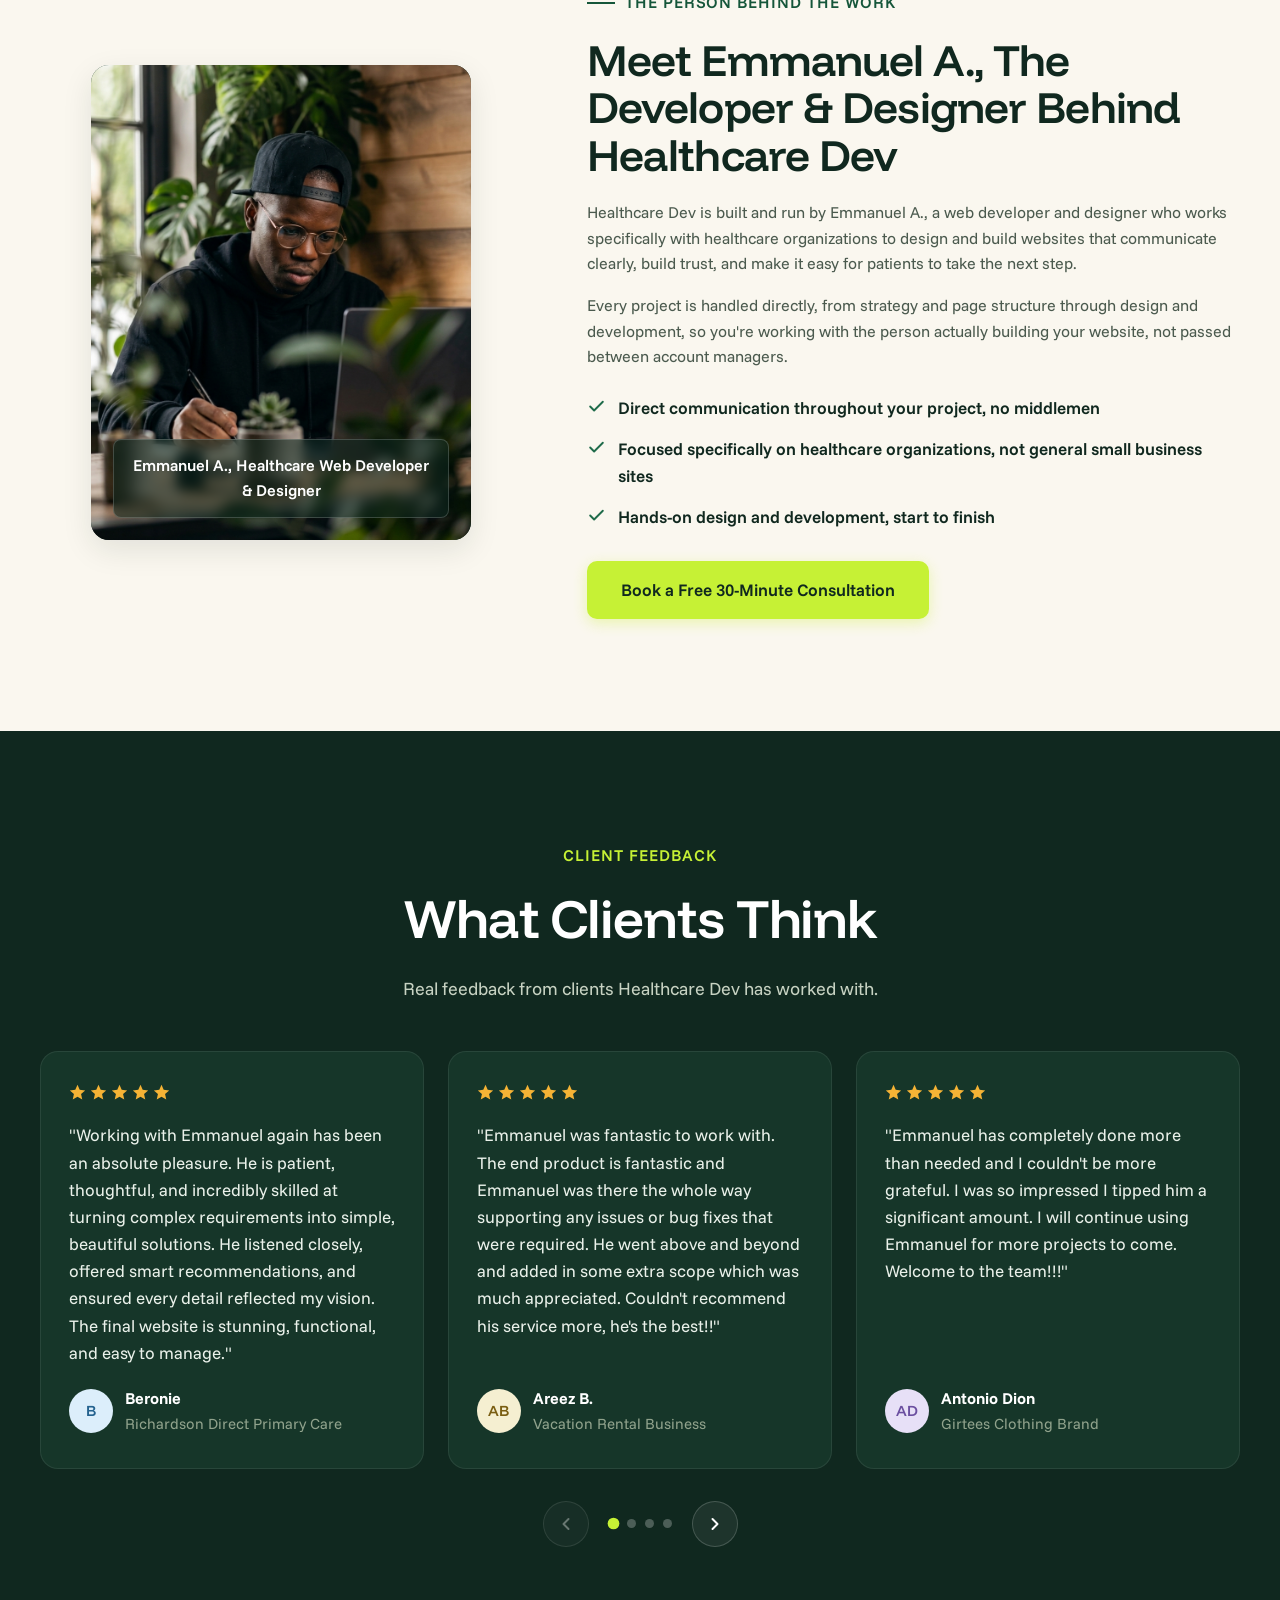
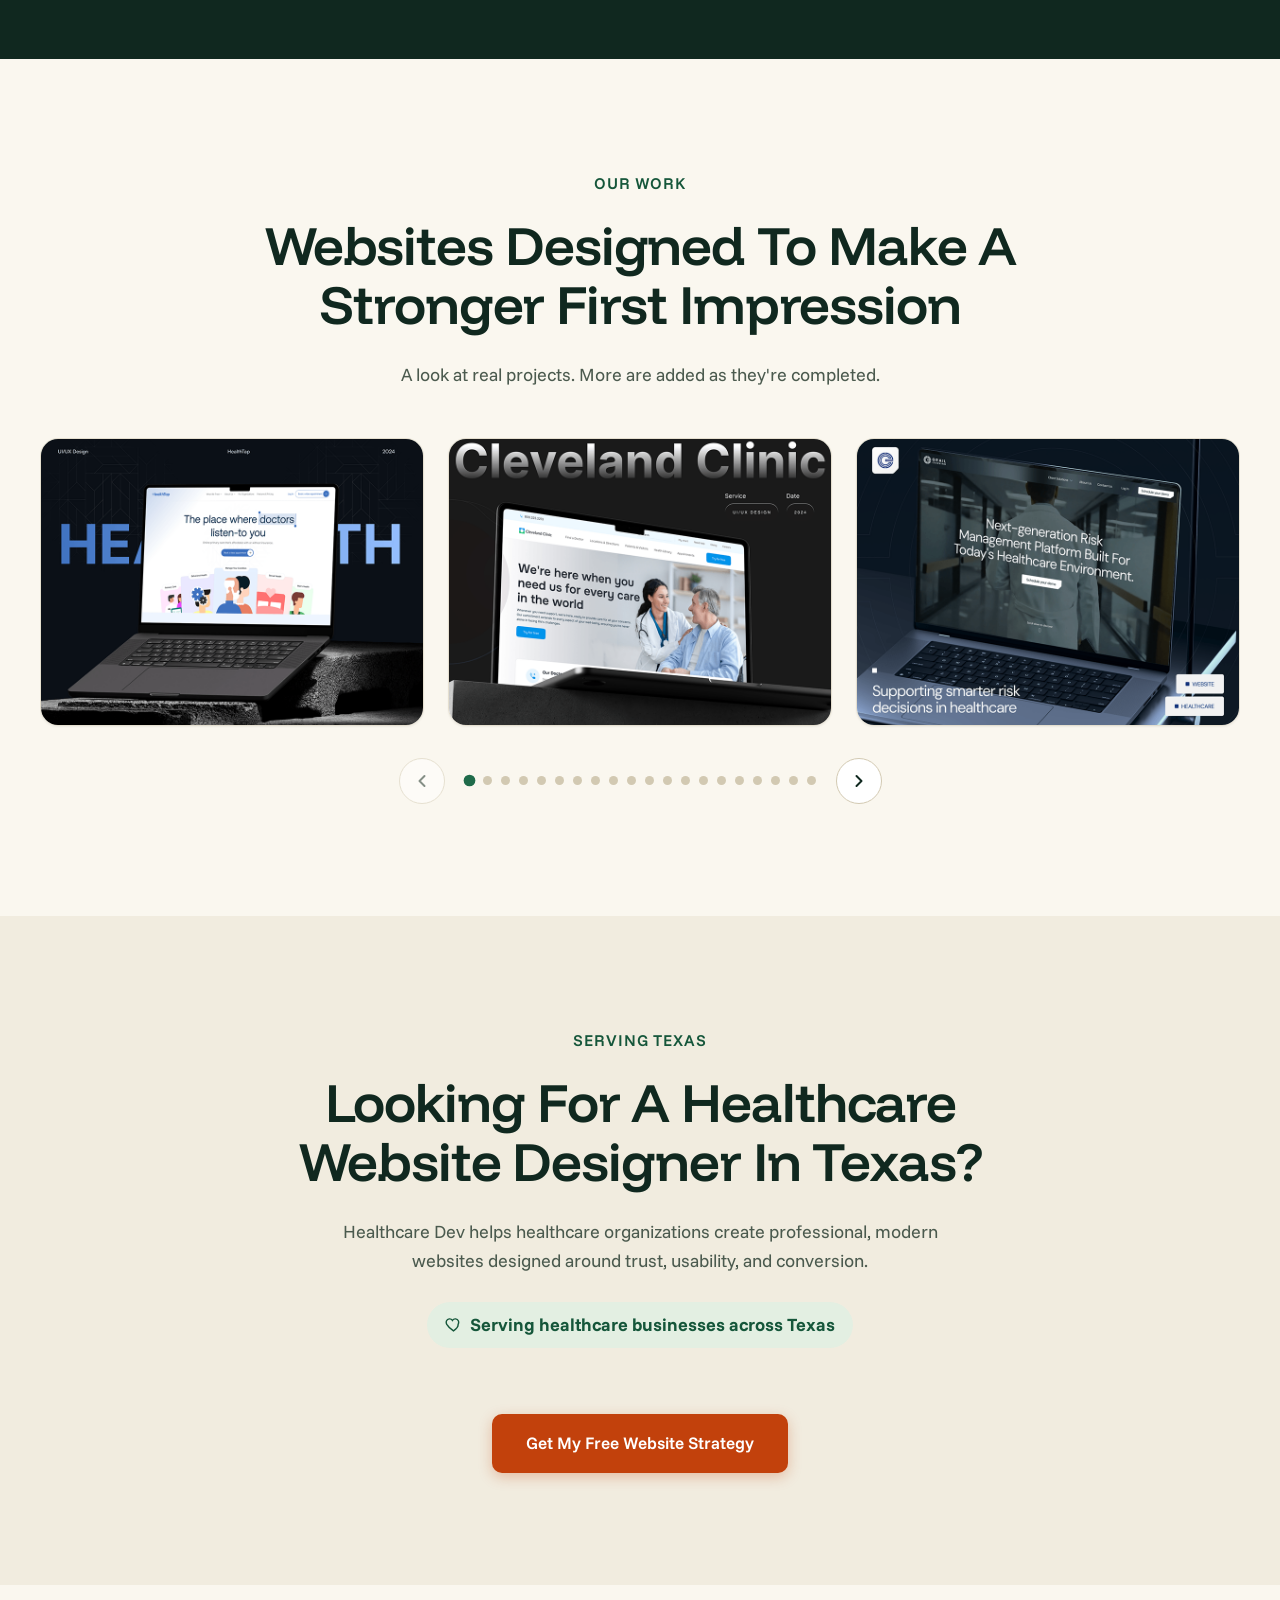
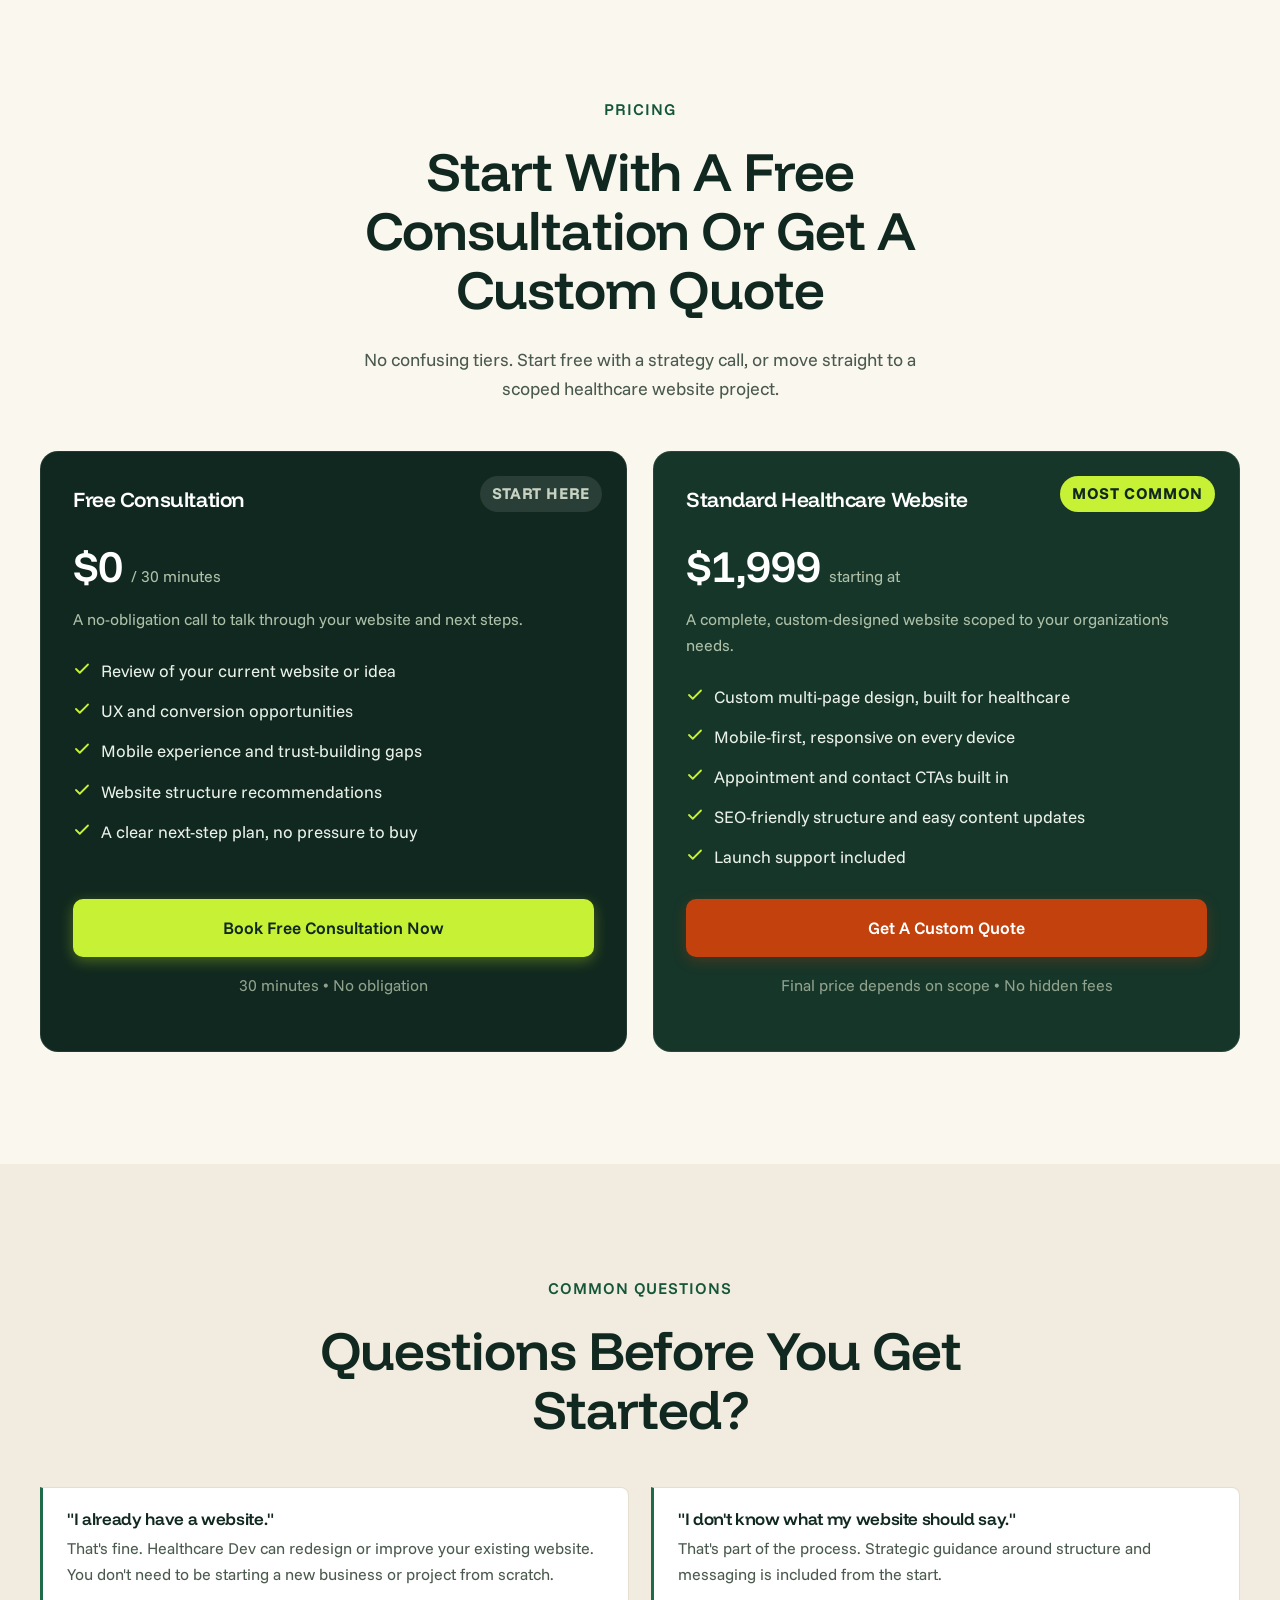
==== commit 3055f78a: "Rename brand from HealthcareLab to Healthcare Dev Updates the logo wordmark (header/footer), page ti" ====
--- a/index.html
+++ b/index.html
@@ -4,20 +4,20 @@
 <script>document.documentElement.classList.add('js');</script>
 <meta charset="UTF-8" />
 <meta name="viewport" content="width=device-width, initial-scale=1, viewport-fit=cover" />
-<title>Healthcare Website Design in Texas | HealthcareLab</title>
+<title>Healthcare Website Design in Texas | Healthcare Dev</title>
 <meta name="description" content="Modern, conversion-focused website design for healthcare organizations, medical practices, clinics and providers across Texas. Get your free website strategy." />
 <link rel="canonical" href="https://www.healthcarelab.com/" />
 <meta name="robots" content="index, follow" />
 
 <!-- Open Graph -->
 <meta property="og:type" content="website" />
-<meta property="og:site_name" content="HealthcareLab" />
-<meta property="og:title" content="Healthcare Website Design in Texas | HealthcareLab" />
+<meta property="og:site_name" content="Healthcare Dev" />
+<meta property="og:title" content="Healthcare Website Design in Texas | Healthcare Dev" />
 <meta property="og:description" content="Modern, conversion-focused website design for healthcare organizations, medical practices, clinics and providers across Texas. Get your free website strategy." />
 <meta property="og:url" content="https://www.healthcarelab.com/" />
 <meta property="og:image" content="https://www.healthcarelab.com/assets/og-image.png" />
 <meta name="twitter:card" content="summary_large_image" />
-<meta name="twitter:title" content="Healthcare Website Design in Texas | HealthcareLab" />
+<meta name="twitter:title" content="Healthcare Website Design in Texas | Healthcare Dev" />
 <meta name="twitter:description" content="Modern, conversion-focused website design for healthcare organizations, medical practices, clinics and providers across Texas." />
 
 <link rel="icon" type="image/svg+xml" href="assets/favicon.svg" />
@@ -26,28 +26,21 @@
 <link href="https://fonts.googleapis.com/css2?family=Funnel+Display:wght@500;600;700&family=Funnel+Sans:wght@400;500;600;700&display=swap" rel="stylesheet" />
 <link rel="stylesheet" href="css/styles.css" />
 
-<!--
-  Google Ads / GA4 conversion tracking
-  ------------------------------------
-  Paste your gtag.js loader snippet here, then set the conversion ID/label
-  on the "generate_lead" event fired from js/main.js on successful form
-  submission. That event is the primary Google Ads conversion, not a
-  button click, per the tracking plan in README.md.
-
-  <script async src="https://www.googletagmanager.com/gtag/js?id=AW-XXXXXXXXX"></script>
-  <script>
-    window.dataLayer = window.dataLayer || [];
-    function gtag(){dataLayer.push(arguments);}
-    gtag('js', new Date());
-    gtag('config', 'AW-XXXXXXXXX');
-  </script>
--->
+<!-- Google tag (gtag.js) -->
+<script async src="https://www.googletagmanager.com/gtag/js?id=AW-18447413113"></script>
+<script>
+  window.dataLayer = window.dataLayer || [];
+  function gtag(){dataLayer.push(arguments);}
+  gtag('js', new Date());
+
+  gtag('config', 'AW-18447413113');
+</script>
 
 <script type="application/ld+json">
 {
   "@context": "https://schema.org",
   "@type": "ProfessionalService",
-  "name": "HealthcareLab",
+  "name": "Healthcare Dev",
   "url": "https://www.healthcarelab.com/",
   "description": "Healthcare website design and development for medical practices, clinics, doctors, and healthcare organizations across Texas.",
   "areaServed": {
@@ -65,9 +58,9 @@
 <!-- ============================ HEADER ============================ -->
 <header class="site-header">
   <div class="container">
-    <a href="#top" class="logo" aria-label="HealthcareLab home">
+    <a href="#top" class="logo" aria-label="Healthcare Dev home">
       <img class="mark" src="assets/favicon.svg" alt="" width="34" height="34" />
-      <span class="word">Healthcare<span class="lab">Lab</span></span>
+      <span class="word">Healthcare <span class="lab">Dev</span></span>
     </a>
 
     <nav class="main-nav" aria-label="Primary">
@@ -115,7 +108,7 @@
       </a>
       <h1 class="reveal" style="--i:1">Your Healthcare Website Should <span class="hl-lime">Build Trust</span> Before Patients Ever Call.</h1>
       <p class="lede reveal" style="--i:2">
-        HealthcareLab designs modern, professional websites for medical practices, clinics, doctors,
+        Healthcare Dev designs modern, professional websites for medical practices, clinics, doctors,
         and healthcare organizations across Texas, built to communicate your services clearly and
         turn website visitors into inquiries and appointments.
       </p>
@@ -244,7 +237,7 @@
     <div class="section-head reveal">
       <span class="eyebrow">The Approach</span>
       <h2>A Healthcare Website Designed Around Trust, Clarity &amp; Conversion</h2>
-      <p>HealthcareLab builds websites around what prospective patients actually need to see before they feel comfortable reaching out.</p>
+      <p>Healthcare Dev builds websites around what prospective patients actually need to see before they feel comfortable reaching out.</p>
     </div>
     <div class="feature-row">
       <div class="feature reveal">
@@ -345,7 +338,7 @@
         </ul>
       </div>
       <div class="compare-col featured">
-        <h3>A HealthcareLab Website</h3>
+        <h3>A Healthcare Dev Website</h3>
         <ul>
           <li><svg viewBox="0 0 24 24" fill="none" stroke="currentColor" stroke-width="2.4"><path d="M20 6L9 17l-5-5" stroke-linecap="round" stroke-linejoin="round"/></svg> Designed specifically around healthcare audiences</li>
           <li><svg viewBox="0 0 24 24" fill="none" stroke="currentColor" stroke-width="2.4"><path d="M20 6L9 17l-5-5" stroke-linecap="round" stroke-linejoin="round"/></svg> Strategic guidance on structure and messaging</li>
@@ -573,9 +566,9 @@
   <div class="container">
     <div class="why-wrap">
       <div class="why-intro reveal">
-        <span class="eyebrow">Why HealthcareLab</span>
-        <h2>Why Healthcare Organizations Choose HealthcareLab</h2>
-        <p>Seven concrete reasons healthcare organizations work with HealthcareLab instead of a general-purpose agency or a DIY builder.</p>
+        <span class="eyebrow">Why Healthcare Dev</span>
+        <h2>Why Healthcare Organizations Choose Healthcare Dev</h2>
+        <p>Seven concrete reasons healthcare organizations work with Healthcare Dev instead of a general-purpose agency or a DIY builder.</p>
       </div>
       <ul class="why-list stagger">
         <li class="reveal" style="--i:0">
@@ -618,7 +611,7 @@
     <div class="stats-head reveal">
       <span class="eyebrow">Track Record</span>
       <h2>A Track Record Built On Real Projects</h2>
-      <p>Numbers from the work HealthcareLab has done for healthcare organizations to date.</p>
+      <p>Numbers from the work Healthcare Dev has done for healthcare organizations to date.</p>
     </div>
     <div class="stats-row stagger">
       <div class="stat-item reveal" style="--i:0">
@@ -688,8 +681,8 @@
       </div>
       <div class="about-copy reveal">
         <span class="eyebrow">The Person Behind The Work</span>
-        <h2>Meet Emmanuel A., The Developer &amp; Designer Behind HealthcareLab</h2>
-        <p>HealthcareLab is built and run by Emmanuel A., a web developer and designer who works specifically with healthcare organizations to design and build websites that communicate clearly, build trust, and make it easy for patients to take the next step.</p>
+        <h2>Meet Emmanuel A., The Developer &amp; Designer Behind Healthcare Dev</h2>
+        <p>Healthcare Dev is built and run by Emmanuel A., a web developer and designer who works specifically with healthcare organizations to design and build websites that communicate clearly, build trust, and make it easy for patients to take the next step.</p>
         <p>Every project is handled directly, from strategy and page structure through design and development, so you're working with the person actually building your website, not passed between account managers.</p>
         <ul class="about-points">
           <li><svg viewBox="0 0 24 24" fill="none" stroke="currentColor" stroke-width="2.4"><path d="M20 6L9 17l-5-5" stroke-linecap="round" stroke-linejoin="round"/></svg> Direct communication throughout your project, no middlemen</li>
@@ -710,7 +703,7 @@
     <div class="section-head center reveal">
       <span class="eyebrow">Client Feedback</span>
       <h2>What Clients Think</h2>
-      <p>Real feedback from clients HealthcareLab has worked with.</p>
+      <p>Real feedback from clients Healthcare Dev has worked with.</p>
     </div>
     <div class="carousel reveal" data-carousel>
       <div class="carousel-track" data-carousel-track>
@@ -934,7 +927,7 @@
     <div class="section-head center reveal">
       <span class="eyebrow">Serving Texas</span>
       <h2>Looking For A Healthcare Website Designer In Texas?</h2>
-      <p>HealthcareLab helps healthcare organizations create professional, modern websites designed around trust, usability, and conversion.</p>
+      <p>Healthcare Dev helps healthcare organizations create professional, modern websites designed around trust, usability, and conversion.</p>
       <p class="match-location">
         <svg viewBox="0 0 24 24" fill="none" stroke="currentColor" stroke-width="2"><path d="M12 21s-7-4.6-9.5-9.1C.6 8 2.4 4.5 6 4.1c2-.2 3.6.8 4.5 2.2.9-1.4 2.5-2.4 4.5-2.2 3.6.4 5.4 3.9 3.5 7.8C19 16.4 12 21 12 21z"/></svg>
         Serving healthcare businesses across Texas
@@ -999,7 +992,7 @@
     <div class="objection-grid reveal">
       <div class="objection">
         <h3>"I already have a website."</h3>
-        <p>That's fine. HealthcareLab can redesign or improve your existing website. You don't need to be starting a new business or project from scratch.</p>
+        <p>That's fine. Healthcare Dev can redesign or improve your existing website. You don't need to be starting a new business or project from scratch.</p>
       </div>
       <div class="objection">
         <h3>"I don't know what my website should say."</h3>
@@ -1011,7 +1004,7 @@
       </div>
       <div class="objection">
         <h3>"Can you redesign my existing website?"</h3>
-        <p>Yes. Redesigns are one of the most common projects HealthcareLab takes on.</p>
+        <p>Yes. Redesigns are one of the most common projects Healthcare Dev takes on.</p>
       </div>
       <div class="objection">
         <h3>"Can you build landing pages for Google Ads?"</h3>
@@ -1019,7 +1012,7 @@
       </div>
       <div class="objection">
         <h3>"Do I need to be in Texas?"</h3>
-        <p>HealthcareLab focuses on Texas healthcare organizations, but may be able to work remotely depending on project requirements.</p>
+        <p>Healthcare Dev focuses on Texas healthcare organizations, but may be able to work remotely depending on project requirements.</p>
       </div>
       <div class="objection" style="grid-column: 1 / -1;">
         <h3>"How much does a healthcare website cost?"</h3>
@@ -1075,7 +1068,7 @@
       </details>
       <details class="faq-item">
         <summary>Do you work with healthcare organizations outside Texas?<svg class="chev" viewBox="0 0 24 24" fill="none" stroke="currentColor" stroke-width="2.4"><path d="M6 9l6 6 6-6" stroke-linecap="round" stroke-linejoin="round"/></svg></summary>
-        <div class="faq-answer">HealthcareLab's primary focus is Texas healthcare organizations, though remote projects may be considered depending on requirements. Reach out and let us know your situation.</div>
+        <div class="faq-answer">Healthcare Dev's primary focus is Texas healthcare organizations, though remote projects may be considered depending on requirements. Reach out and let us know your situation.</div>
       </details>
       <details class="faq-item">
         <summary>How do I get started?<svg class="chev" viewBox="0 0 24 24" fill="none" stroke="currentColor" stroke-width="2.4"><path d="M6 9l6 6 6-6" stroke-linecap="round" stroke-linejoin="round"/></svg></summary>
@@ -1288,9 +1281,9 @@
   <div class="container">
     <div class="footer-top">
       <div class="footer-brand">
-        <a href="#top" class="logo" aria-label="HealthcareLab home">
+        <a href="#top" class="logo" aria-label="Healthcare Dev home">
           <img class="mark" src="assets/favicon.svg" alt="" width="30" height="30" />
-          <span class="word">Healthcare<span class="lab">Lab</span></span>
+          <span class="word">Healthcare <span class="lab">Dev</span></span>
         </a>
         <p>Modern, conversion-focused websites for healthcare organizations across Texas.</p>
       </div>
@@ -1315,7 +1308,7 @@
       </div>
     </div>
     <div class="footer-bottom">
-      <span>&copy; <span id="year"></span> HealthcareLab. All rights reserved.</span>
+      <span>&copy; <span id="year"></span> Healthcare Dev. All rights reserved.</span>
       <span>Website design services, not a healthcare provider.</span>
     </div>
   </div>
--- a/css/styles.css
+++ b/css/styles.css
@@ -1,5 +1,5 @@
 /* ==========================================================================
-   HealthcareLab — Landing Page Styles
+   Healthcare Dev — Landing Page Styles
    Mobile-first. Editorial healthcare-tech system: Funnel Display + Funnel
    Sans, a 1400px content width, a strict 16px text floor, and restrained,
    intentional motion. WCAG 2.2 AA contrast throughout.
@@ -494,7 +494,7 @@
 .section-dark .row-item h3 { color: #fff; }
 .section-dark .row-item .row-num { color: #90A28C; }
 
-/* ---------------- Why HealthcareLab (split intro + list) ---------------- */
+/* ---------------- Why Healthcare Dev (split intro + list) ---------------- */
 .why-wrap { display: grid; gap: 20px; }
 @media (min-width: 900px) { .why-wrap { grid-template-columns: 0.8fr 1.2fr; gap: 64px; align-items: start; } }
 .why-intro { position: relative; }
@@ -729,8 +729,14 @@
   background: #fff;
   color: var(--navy);
   width: 100%;
-}
-.field textarea { resize: vertical; min-height: 120px; }
+  /* Native <select> boxes compute their height from internal font
+     metrics rather than the inherited line-height, so they can render
+     a few pixels shorter than a sibling <input> using the same
+     padding/border — misaligning side-by-side rows like state/city.
+     Pin an explicit height so every control matches exactly. */
+  height: 53px;
+}
+.field textarea { resize: vertical; min-height: 120px; height: auto; }
 .field input:focus, .field select:focus, .field textarea:focus { border-color: var(--teal); }
 .field input[aria-invalid="true"], .field select[aria-invalid="true"], .field textarea[aria-invalid="true"] { border-color: var(--danger); }
 .field-error { font-size: 1rem; color: var(--danger); font-weight: 600; min-height: 1em; }
@@ -868,7 +874,7 @@
 .about-points li { display: flex; gap: 12px; align-items: flex-start; font-size: 1.0625rem; color: var(--navy); font-weight: 600; }
 .about-points svg { width: 19px; height: 19px; color: var(--teal); margin-top: 3px; flex-shrink: 0; }
 
-/* ---------------- Comparison table (DIY vs HealthcareLab) ---------------- */
+/* ---------------- Comparison table (DIY vs Healthcare Dev) ---------------- */
 .compare-wrap { display: grid; gap: 0; border: 1px solid var(--border); border-radius: var(--radius-lg); overflow: hidden; background: var(--bg-card); box-shadow: var(--shadow-sm); }
 @media (min-width: 720px) { .compare-wrap { grid-template-columns: 1fr 1fr; } }
 .compare-col { padding: 32px 28px; }
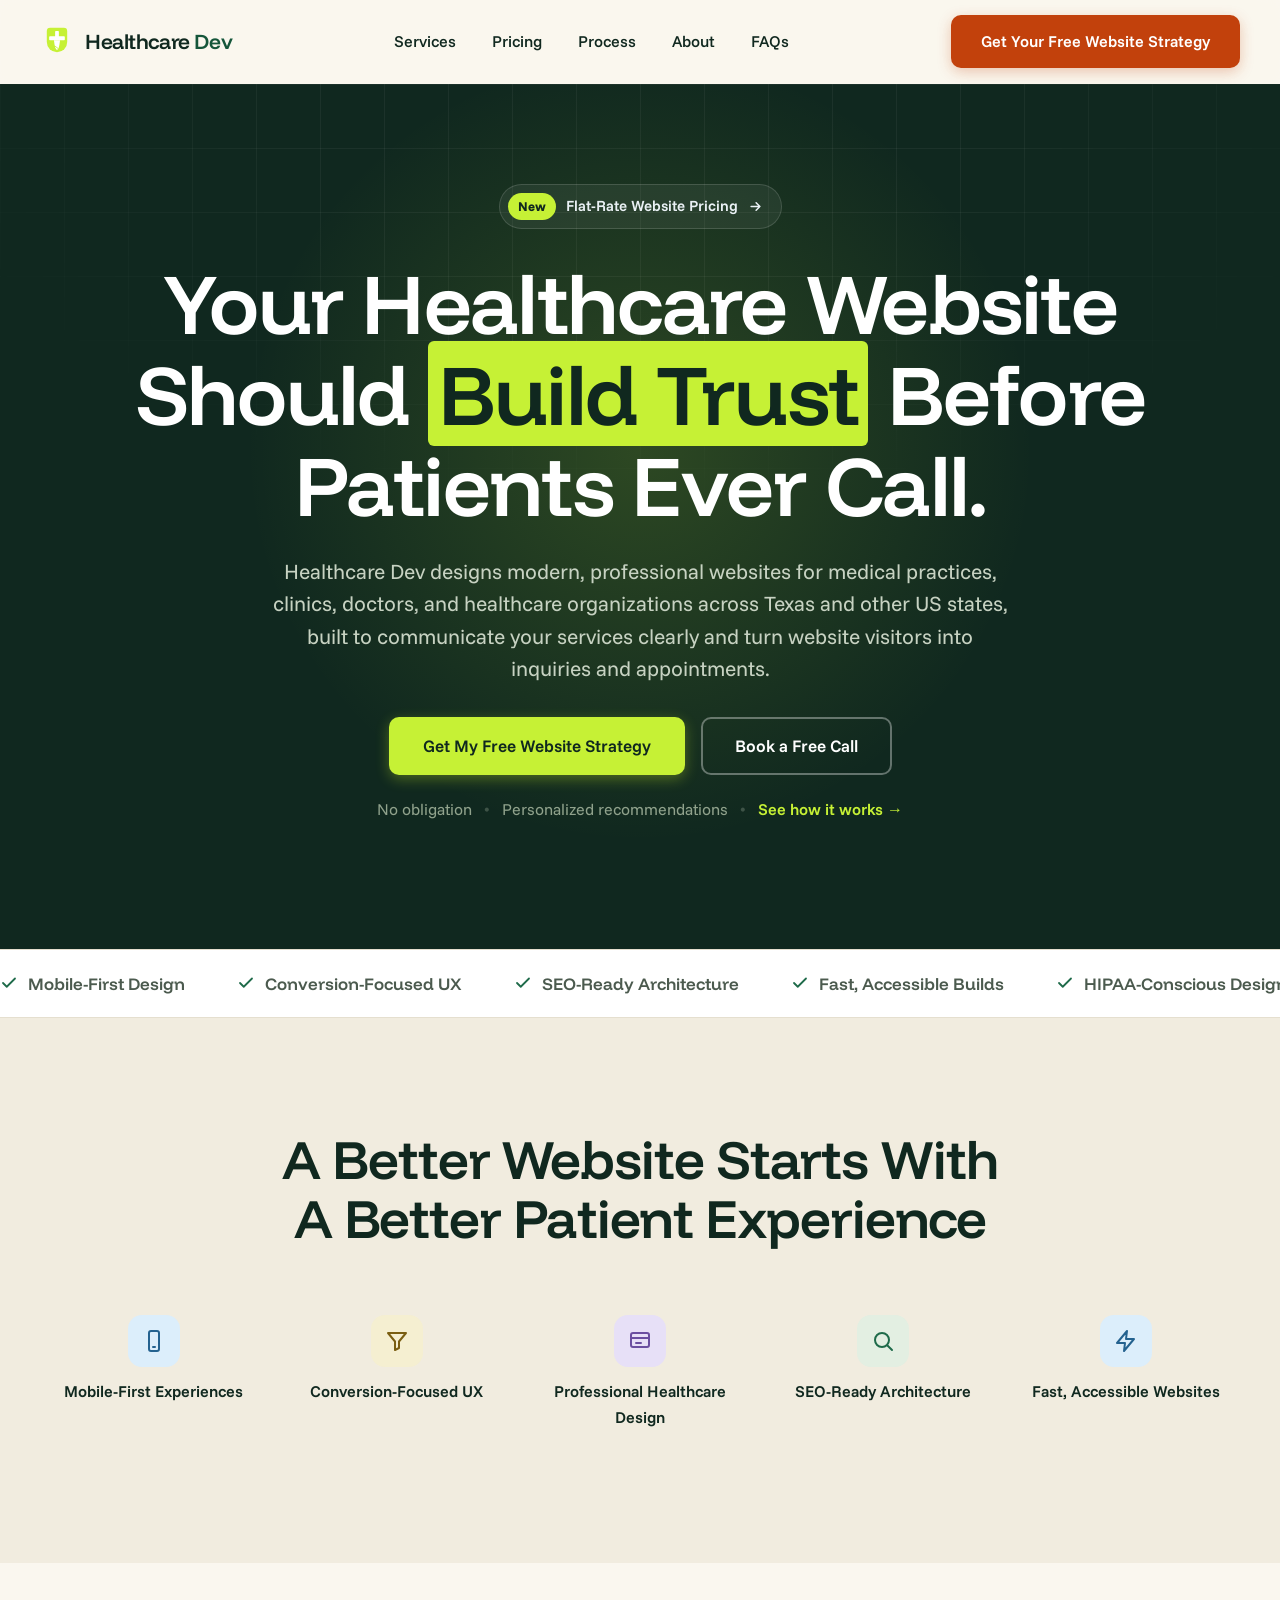
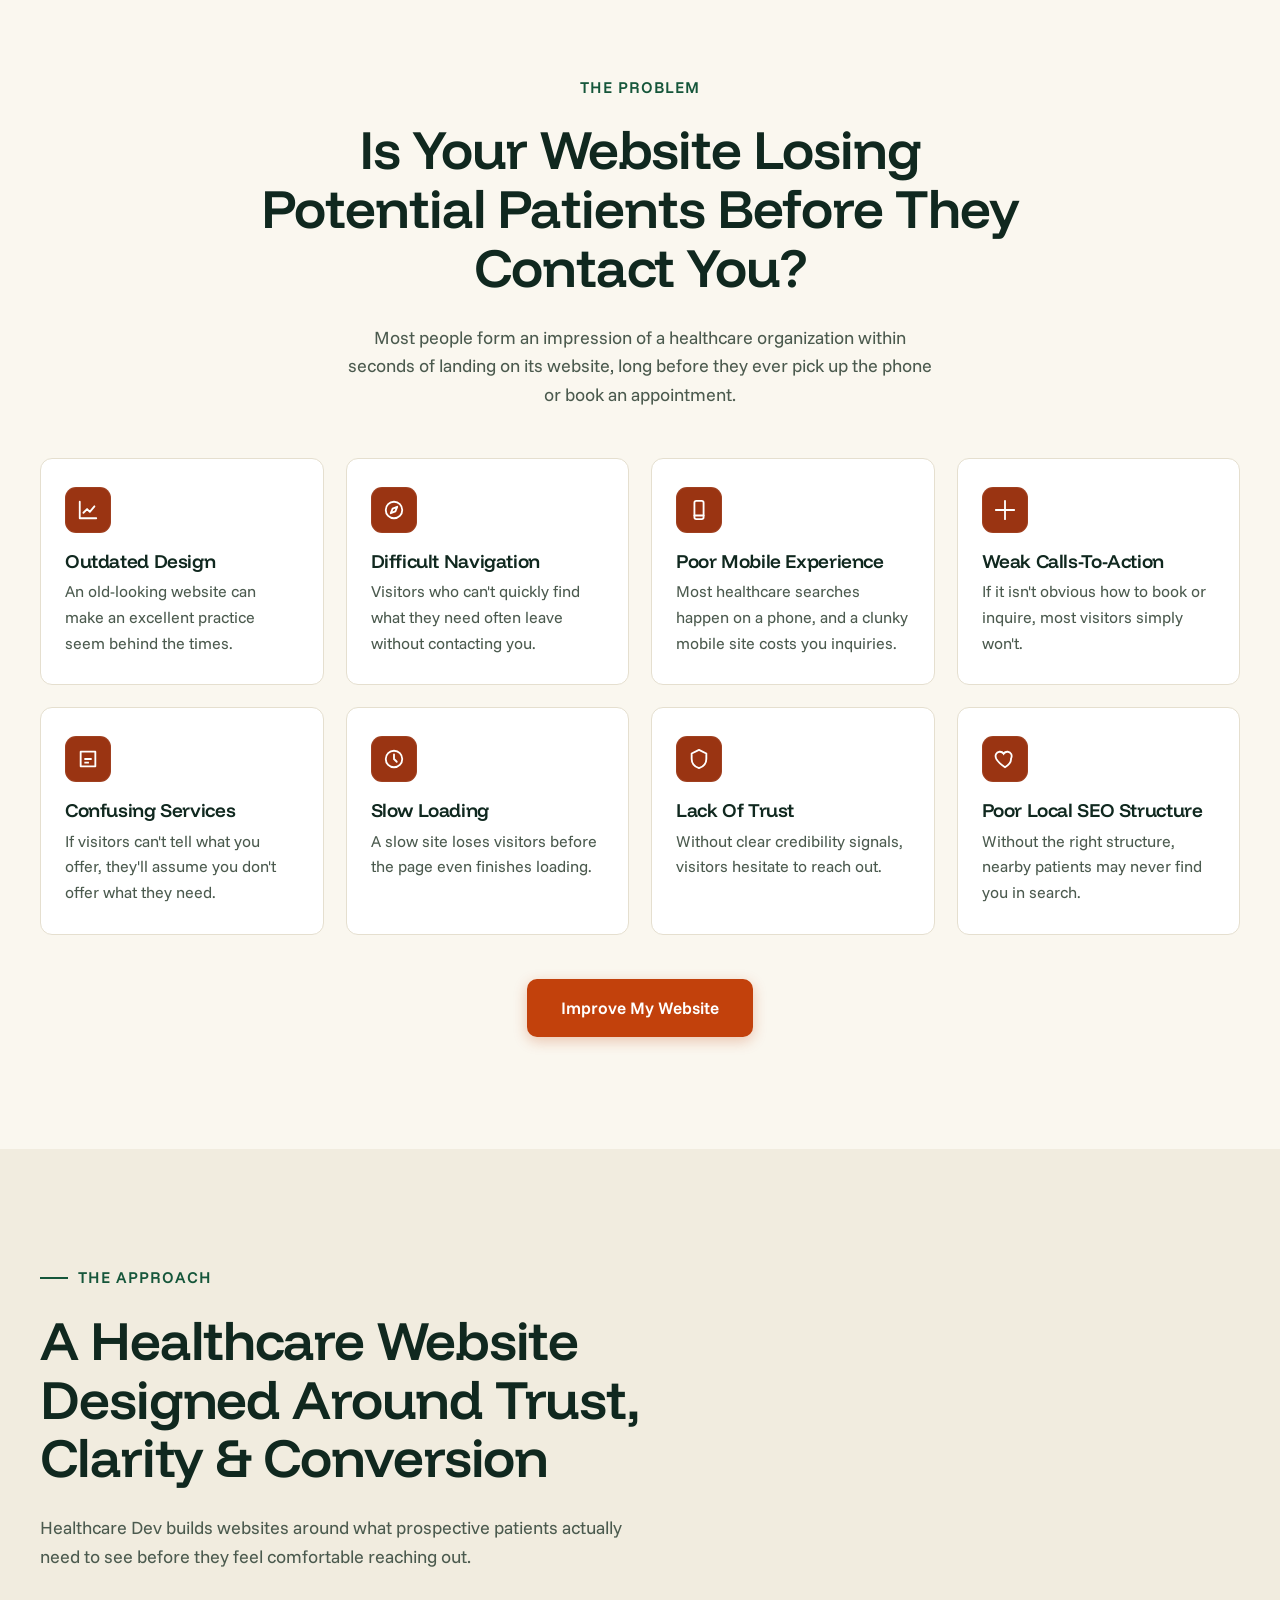
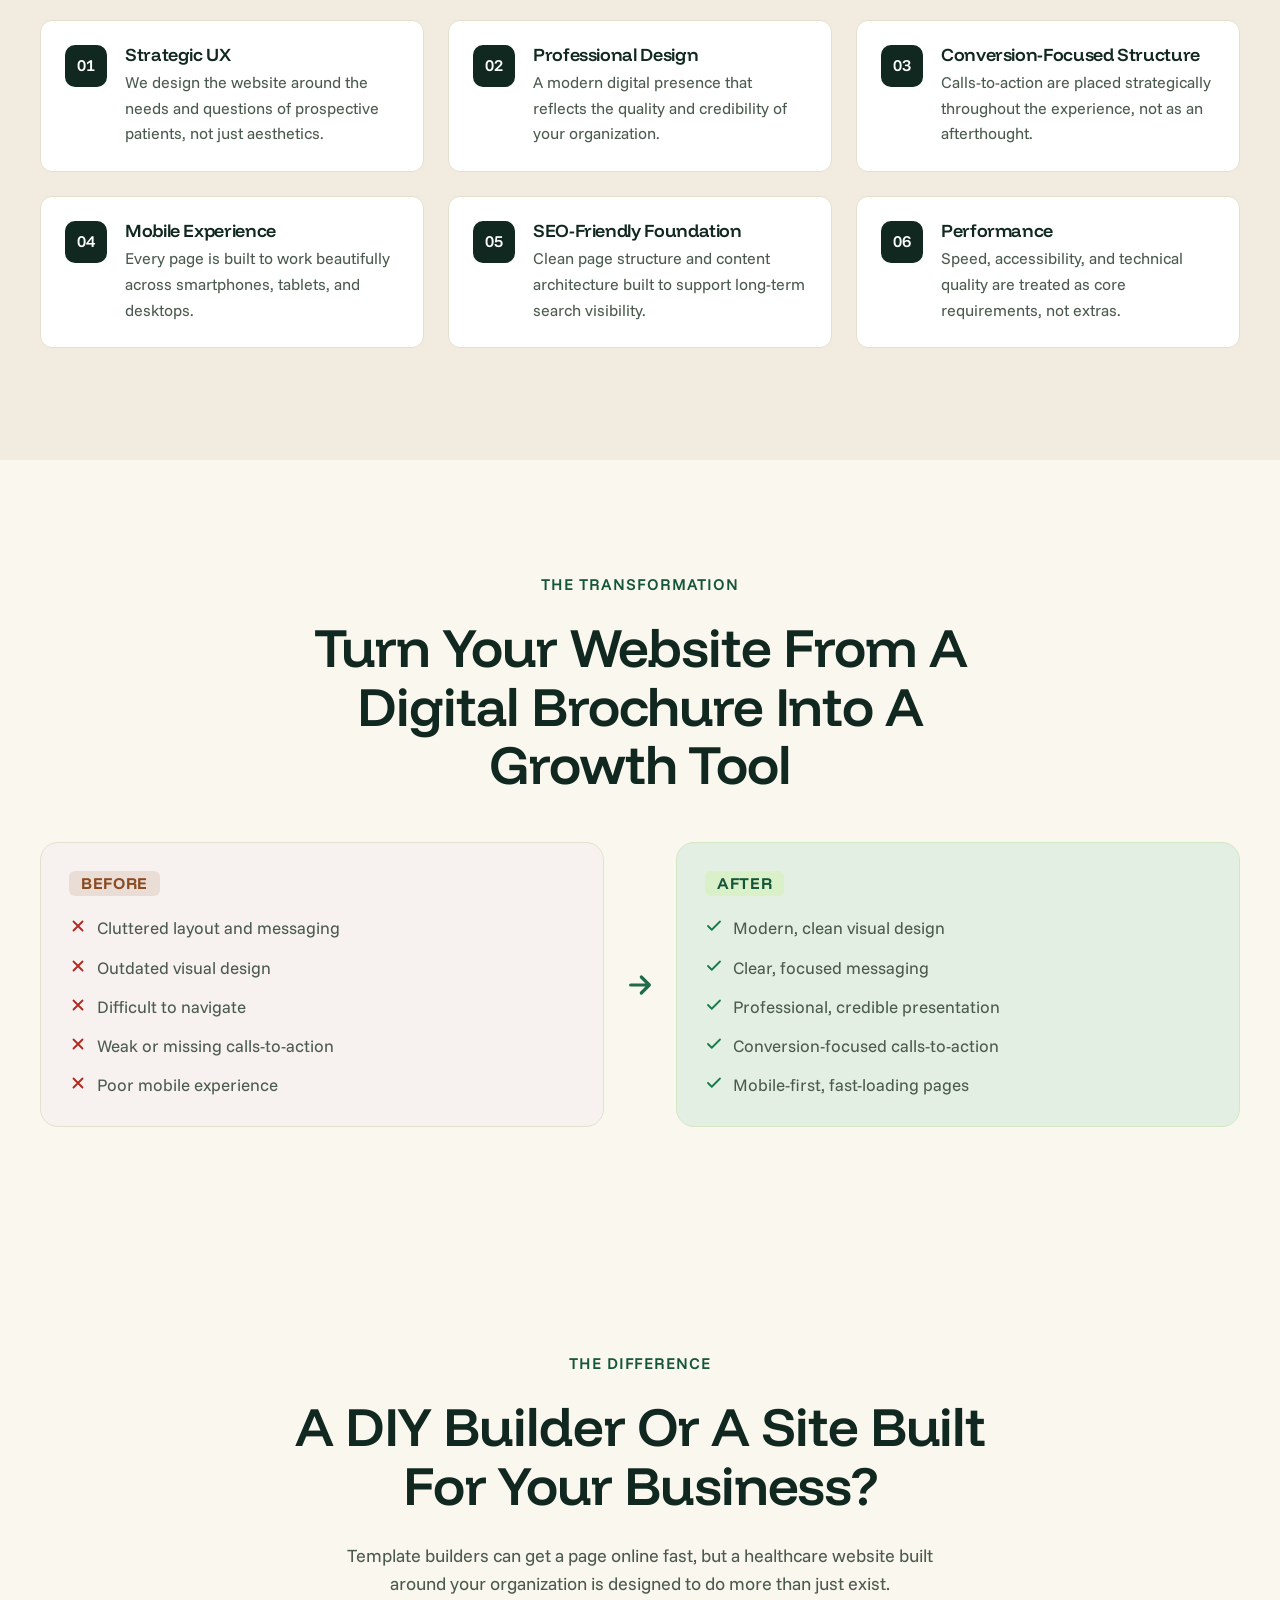
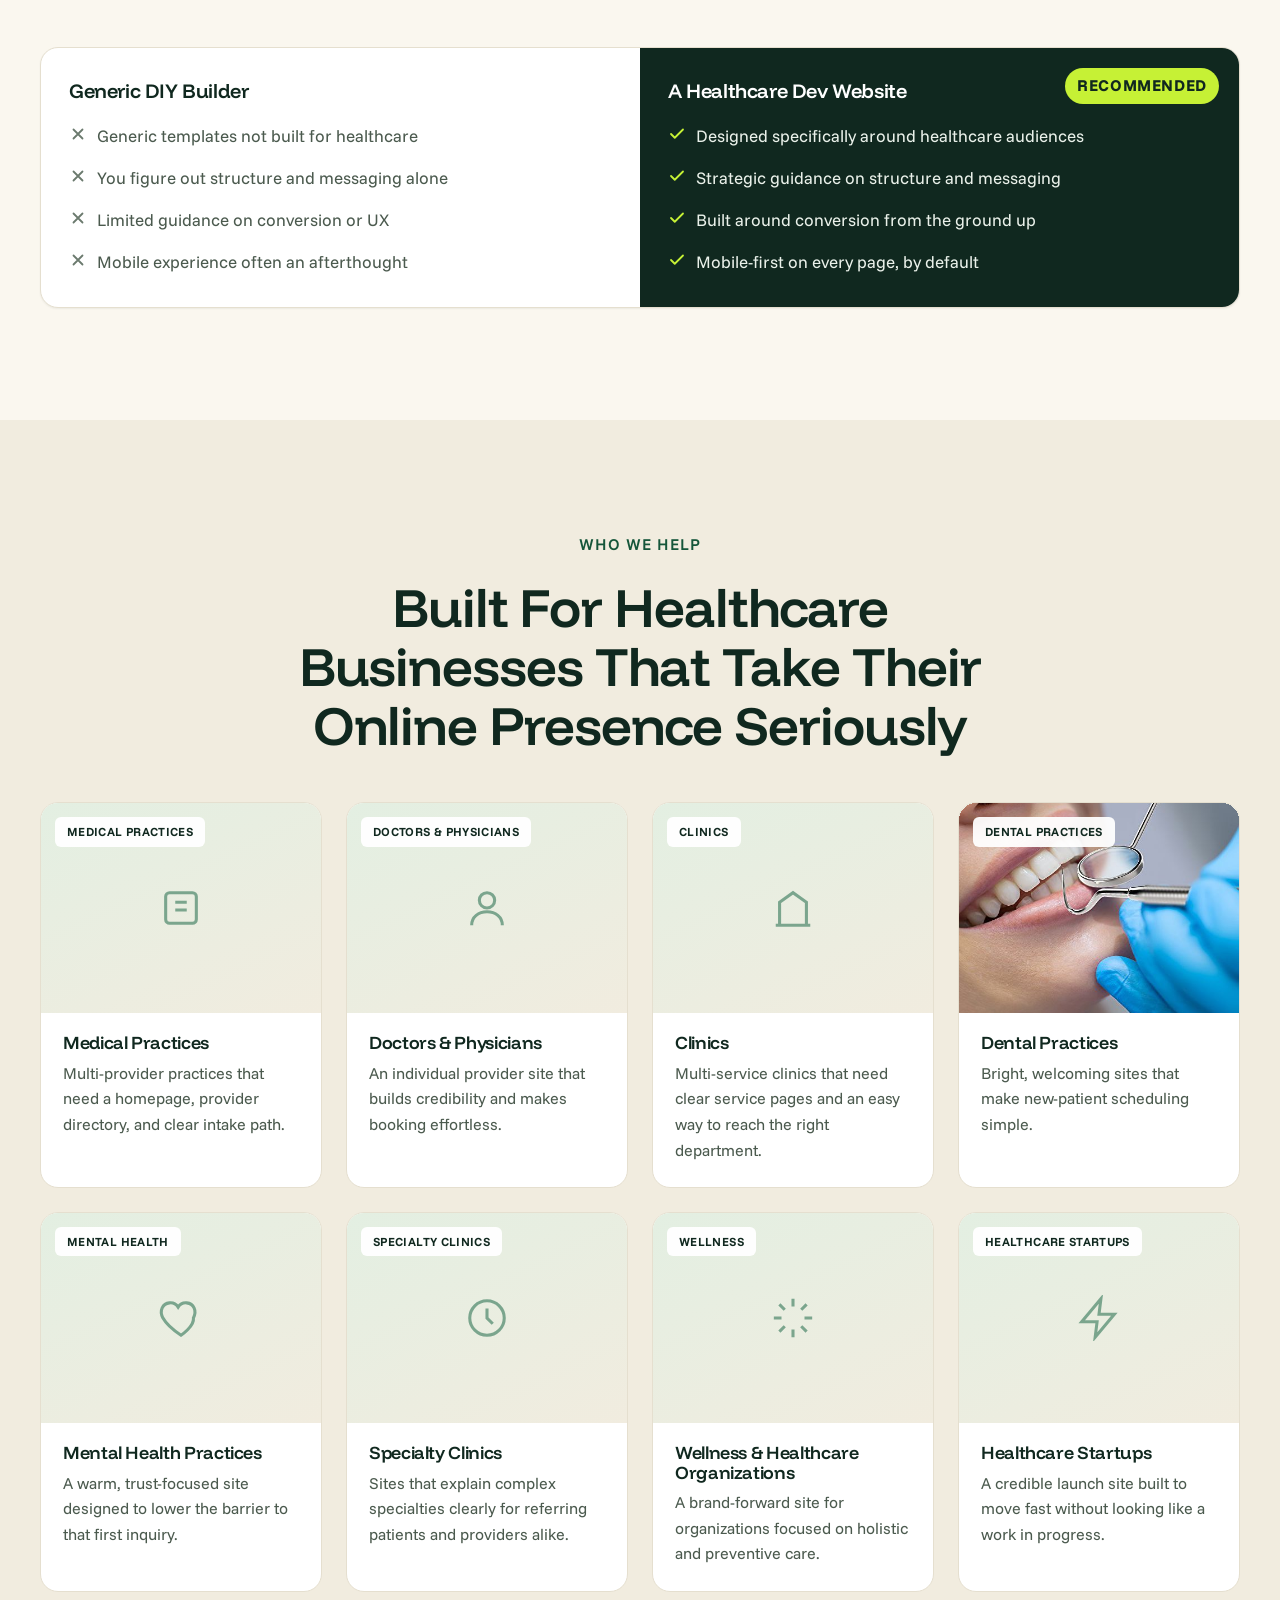
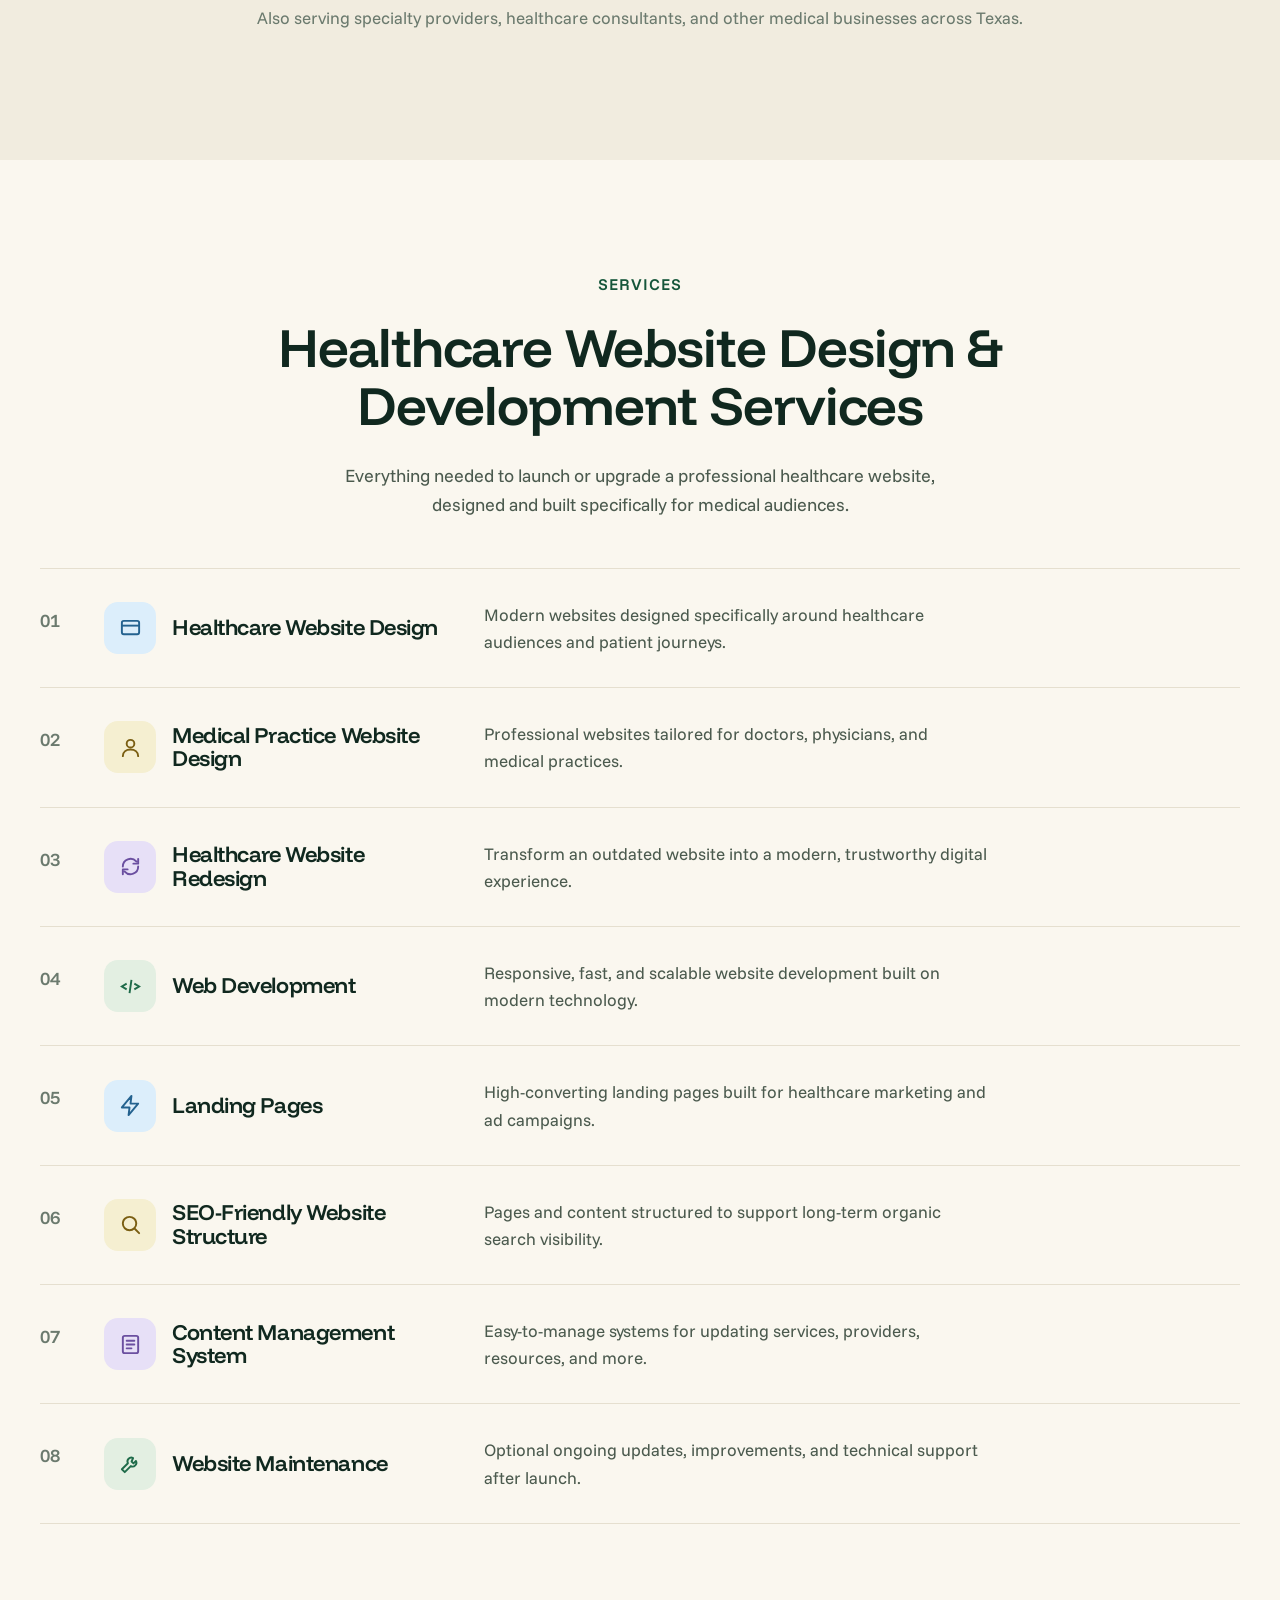
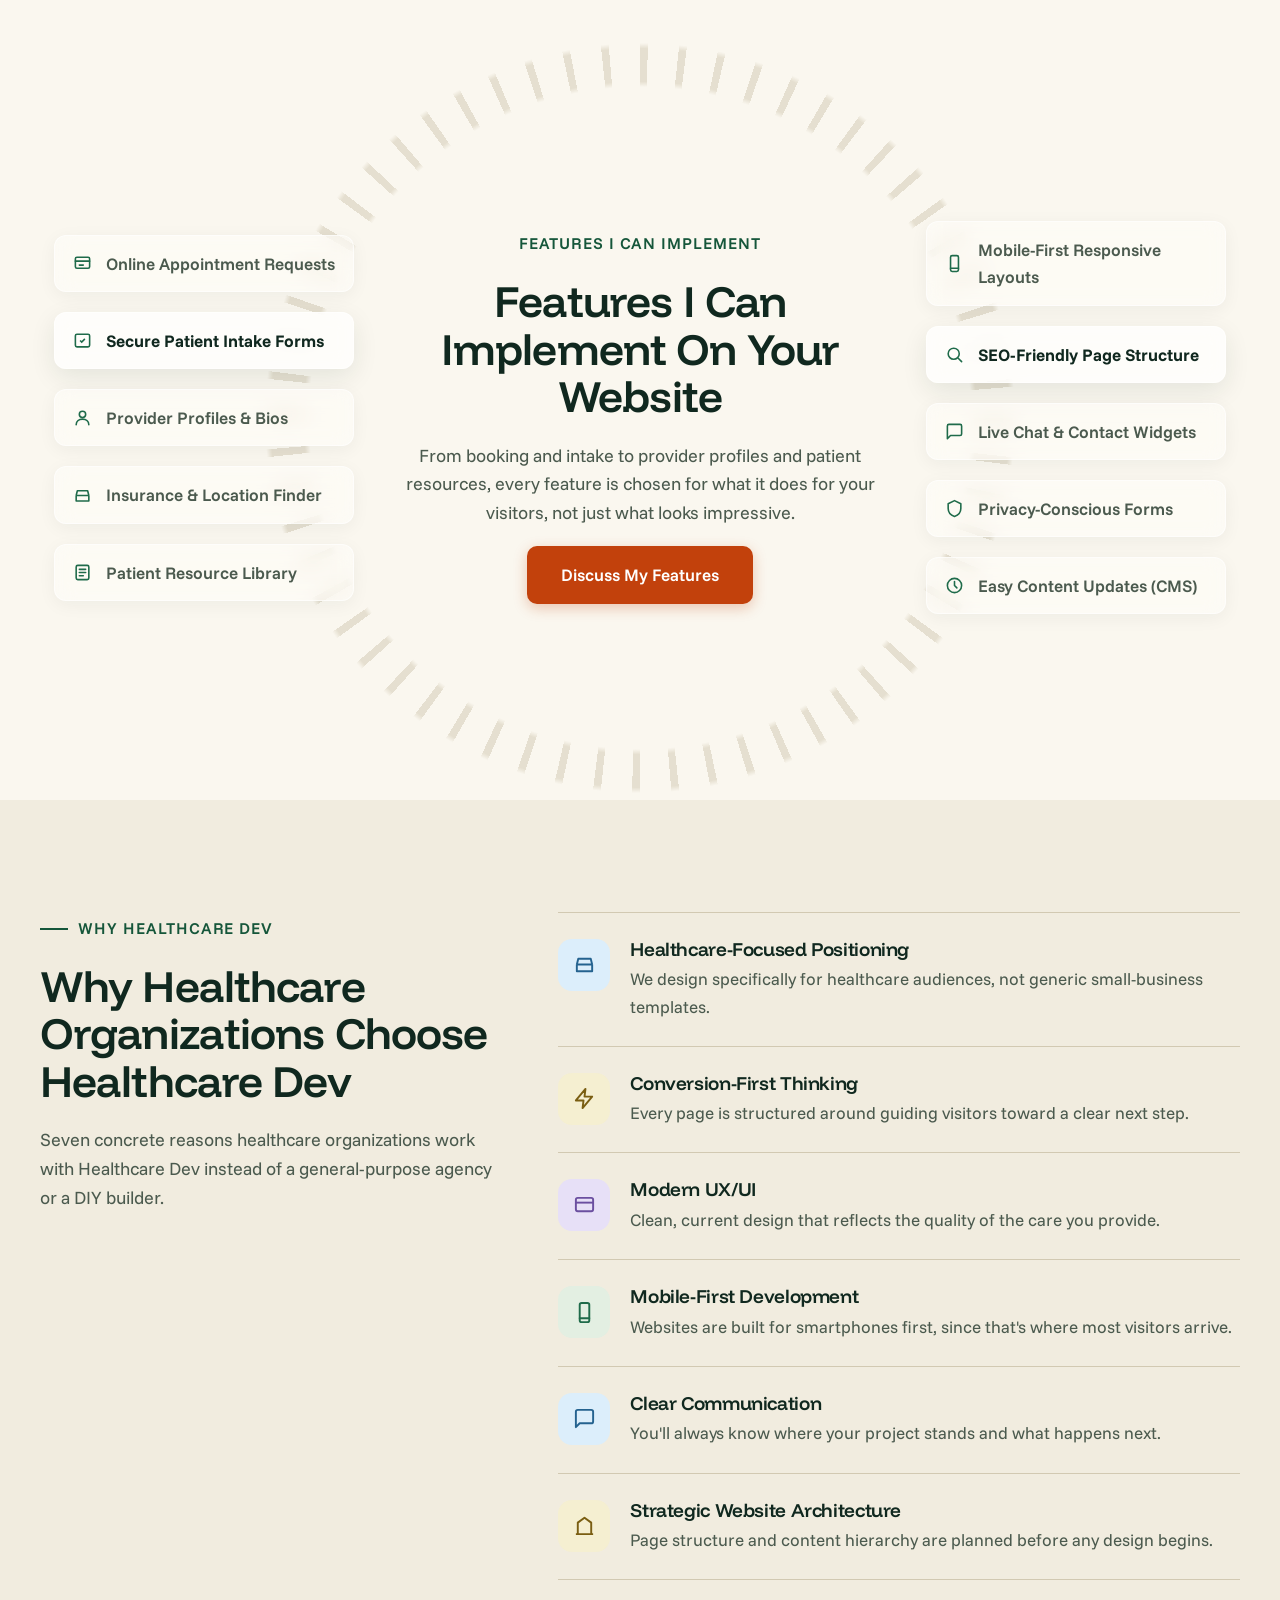
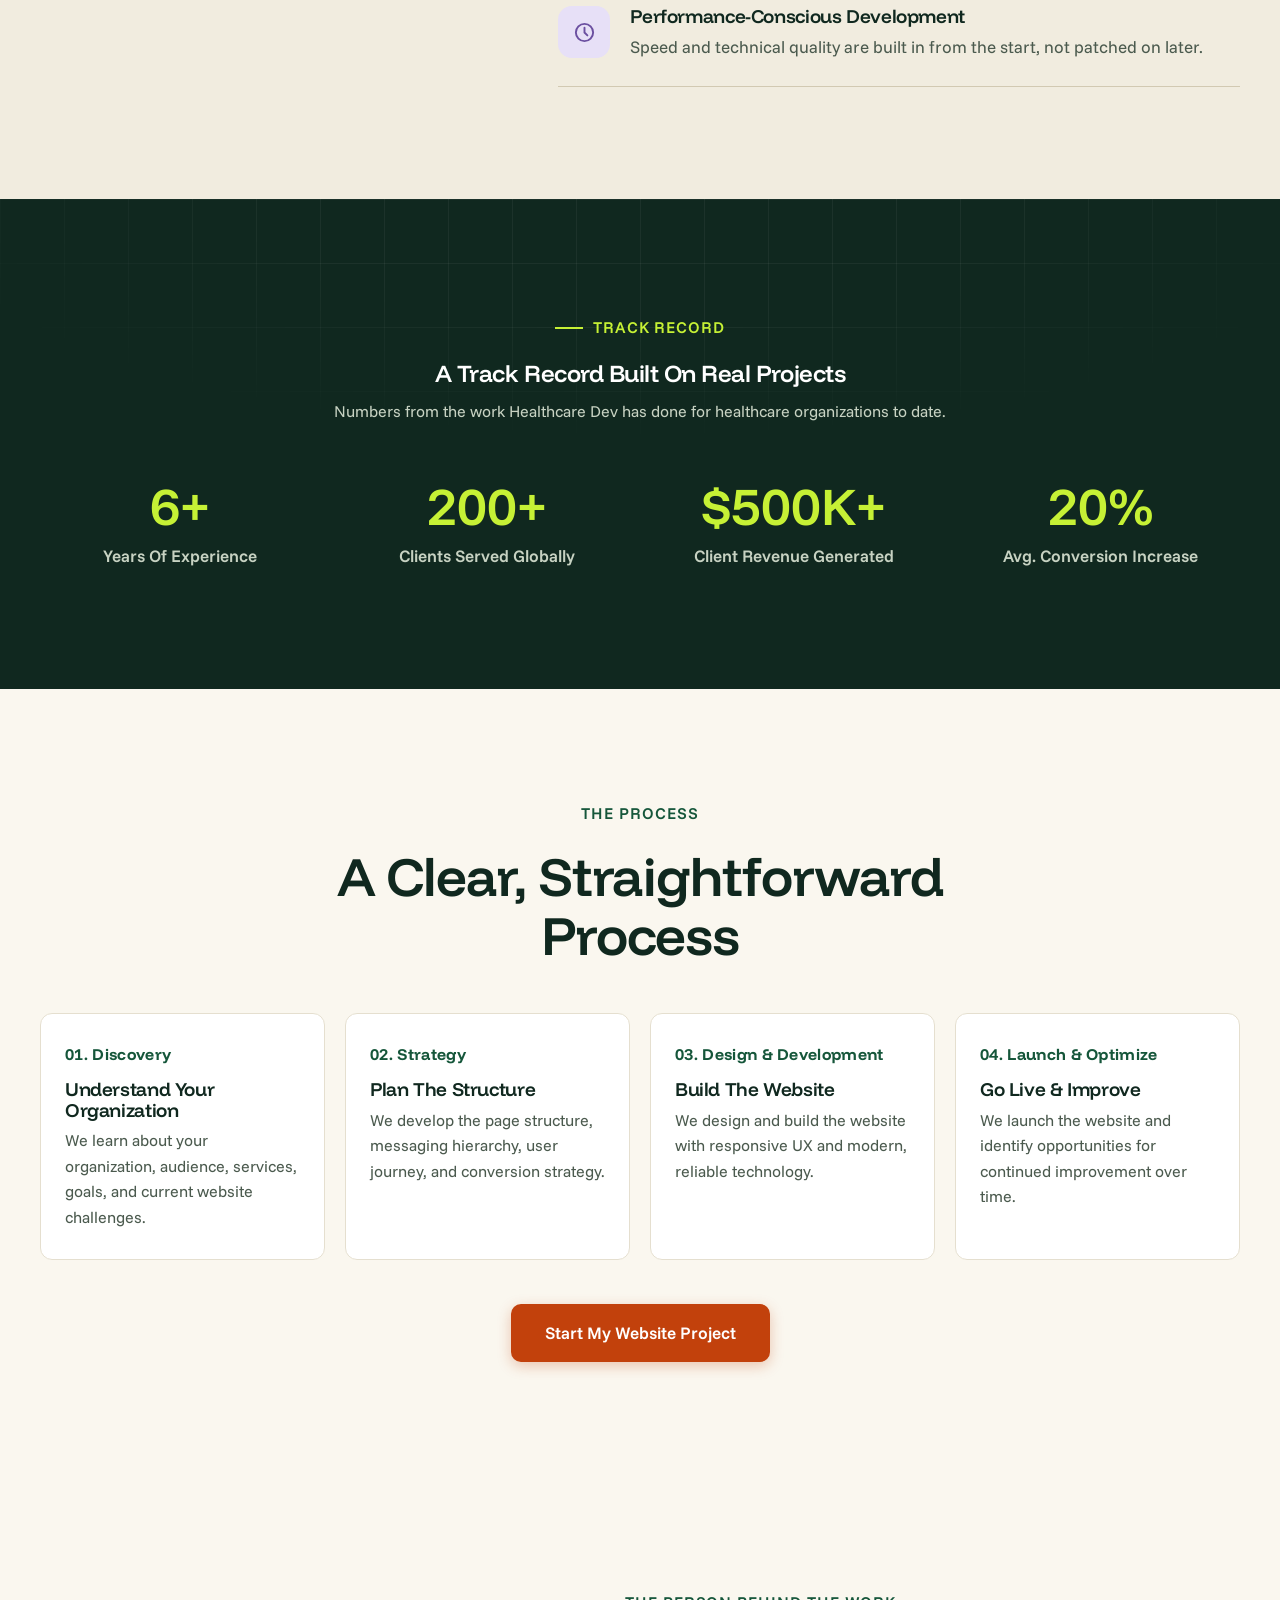
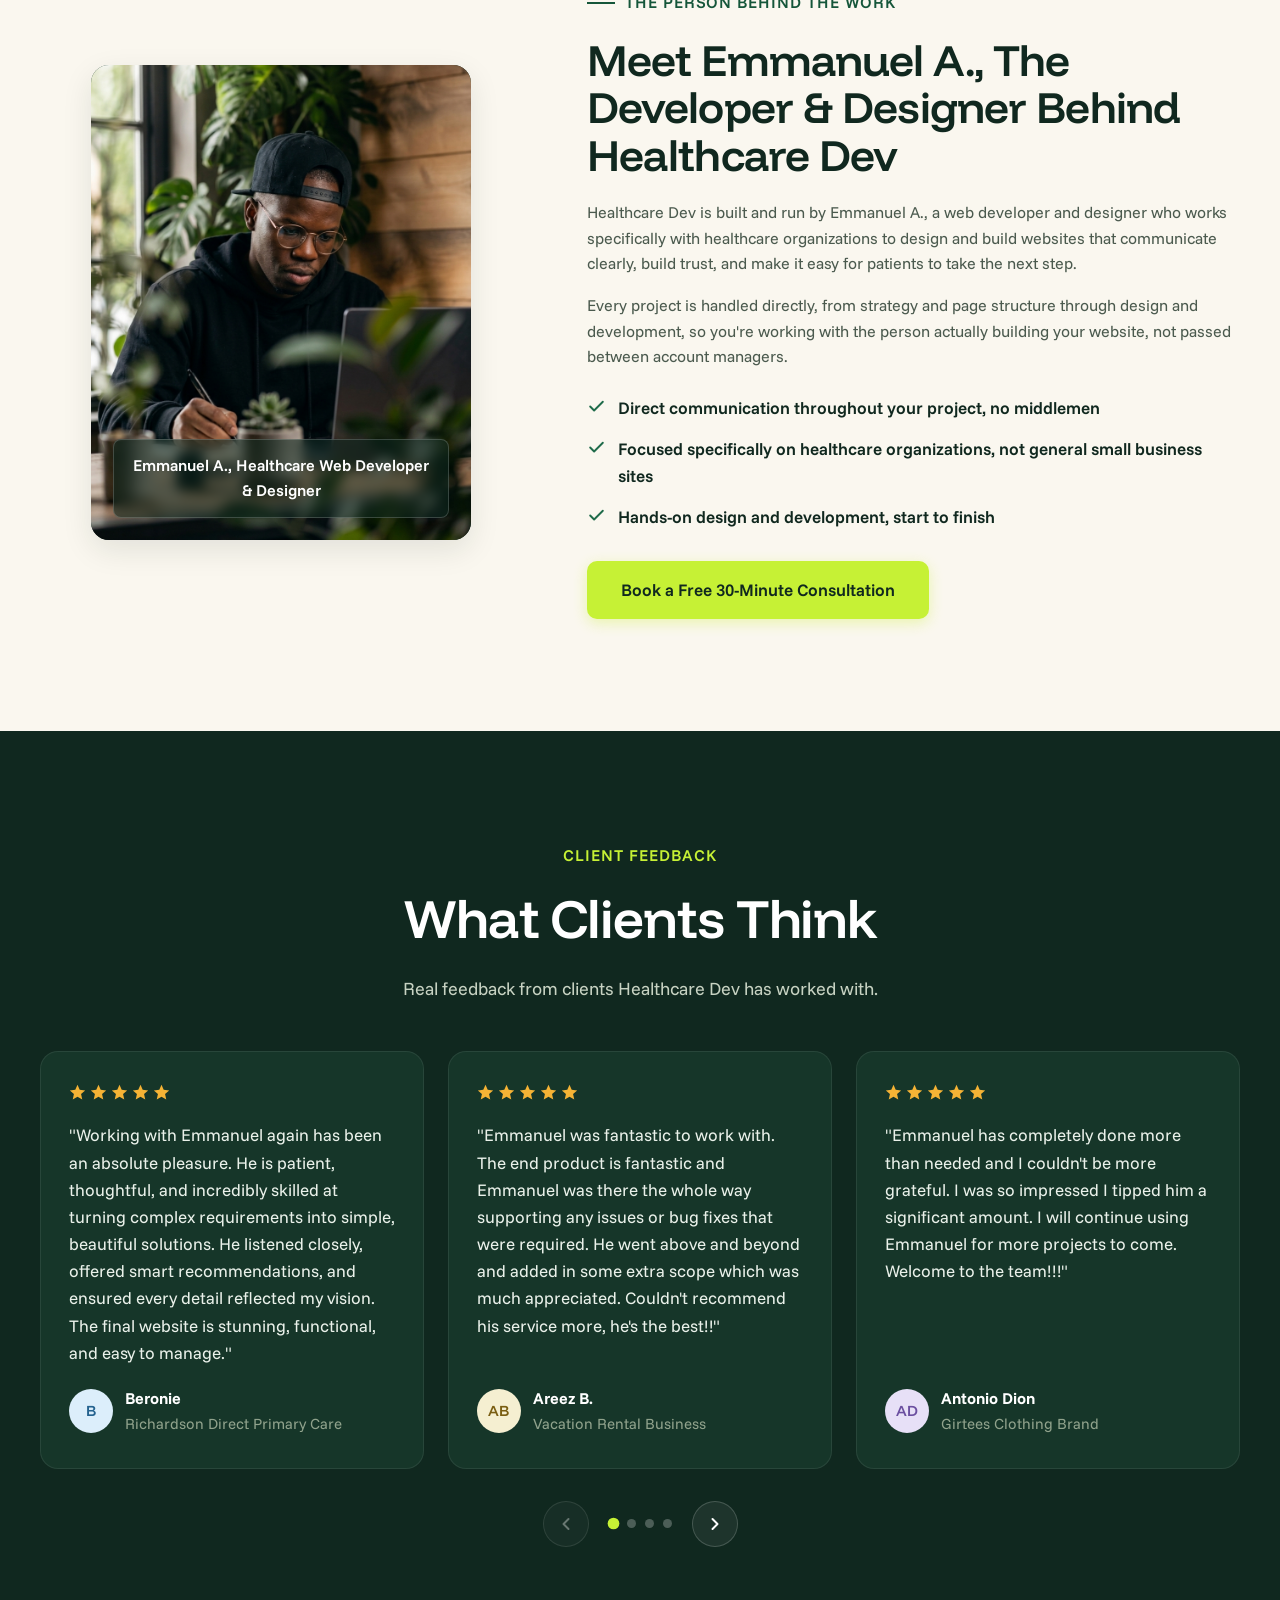
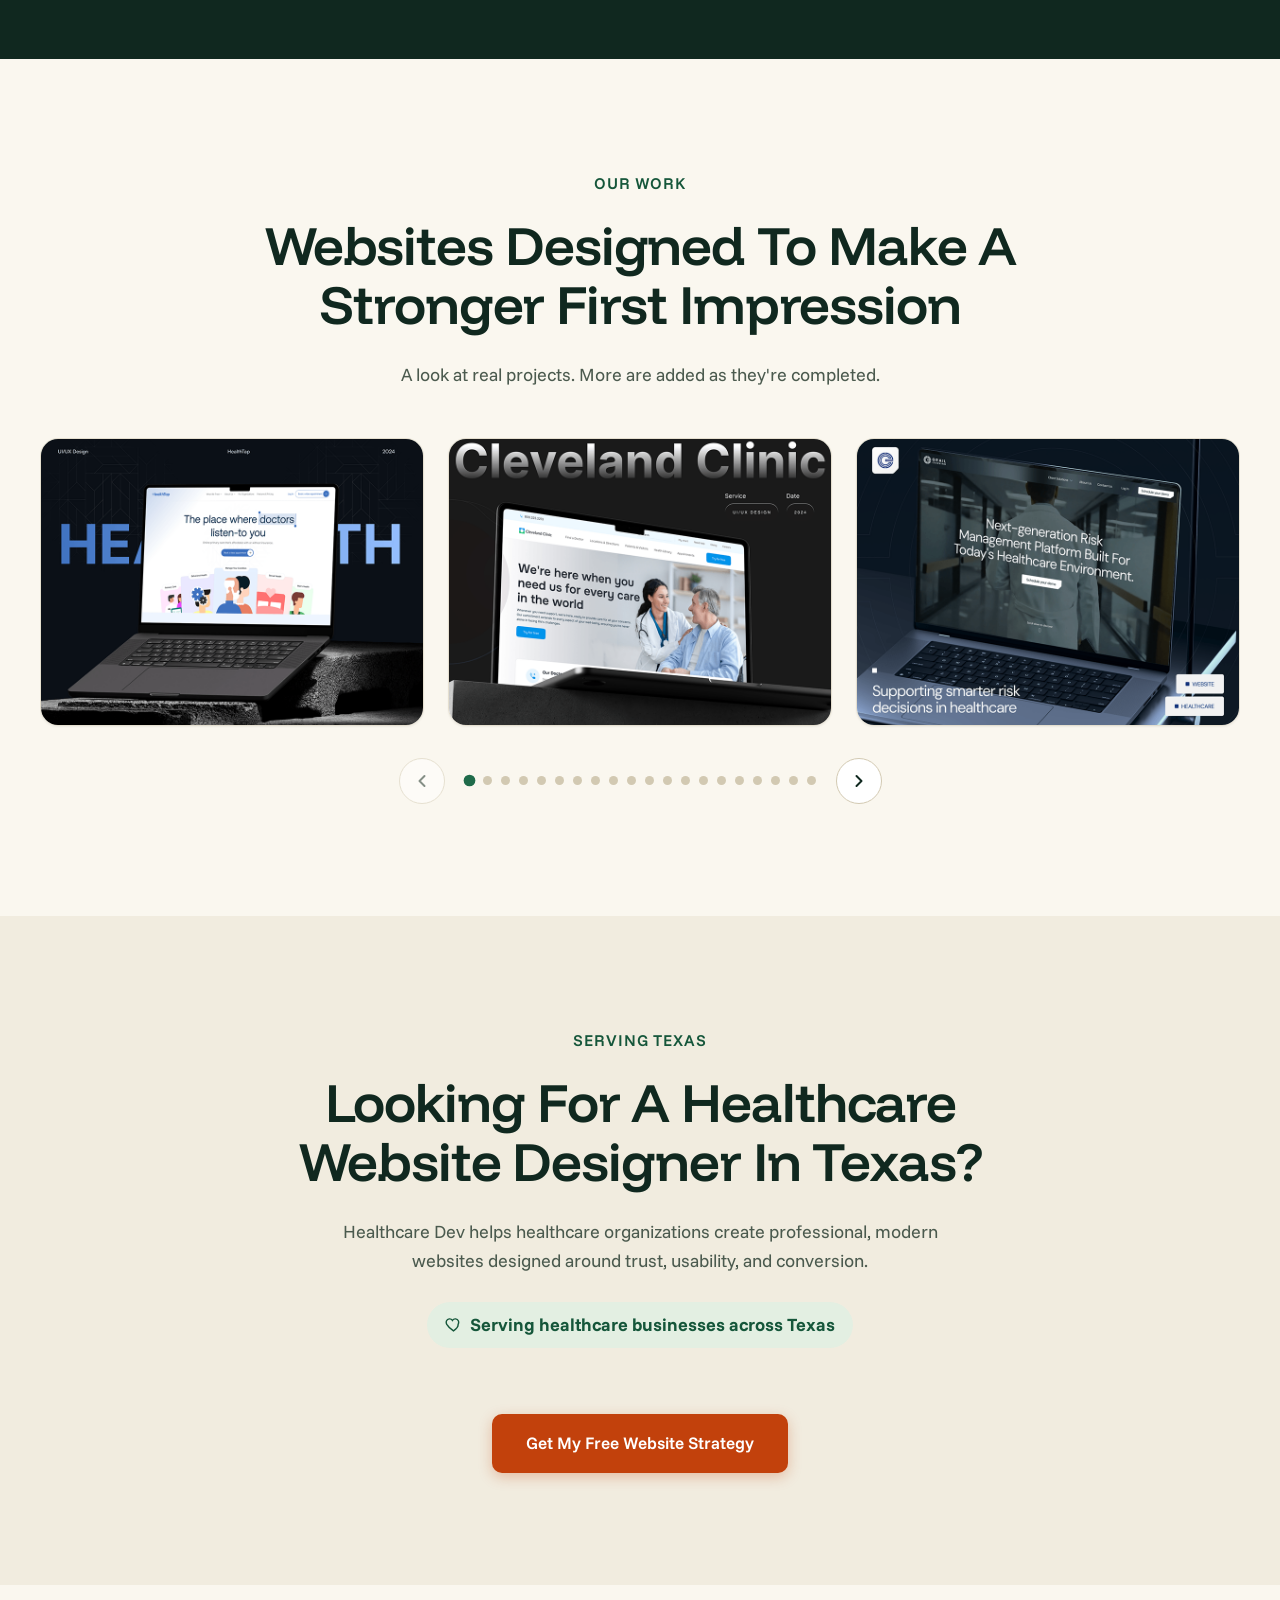
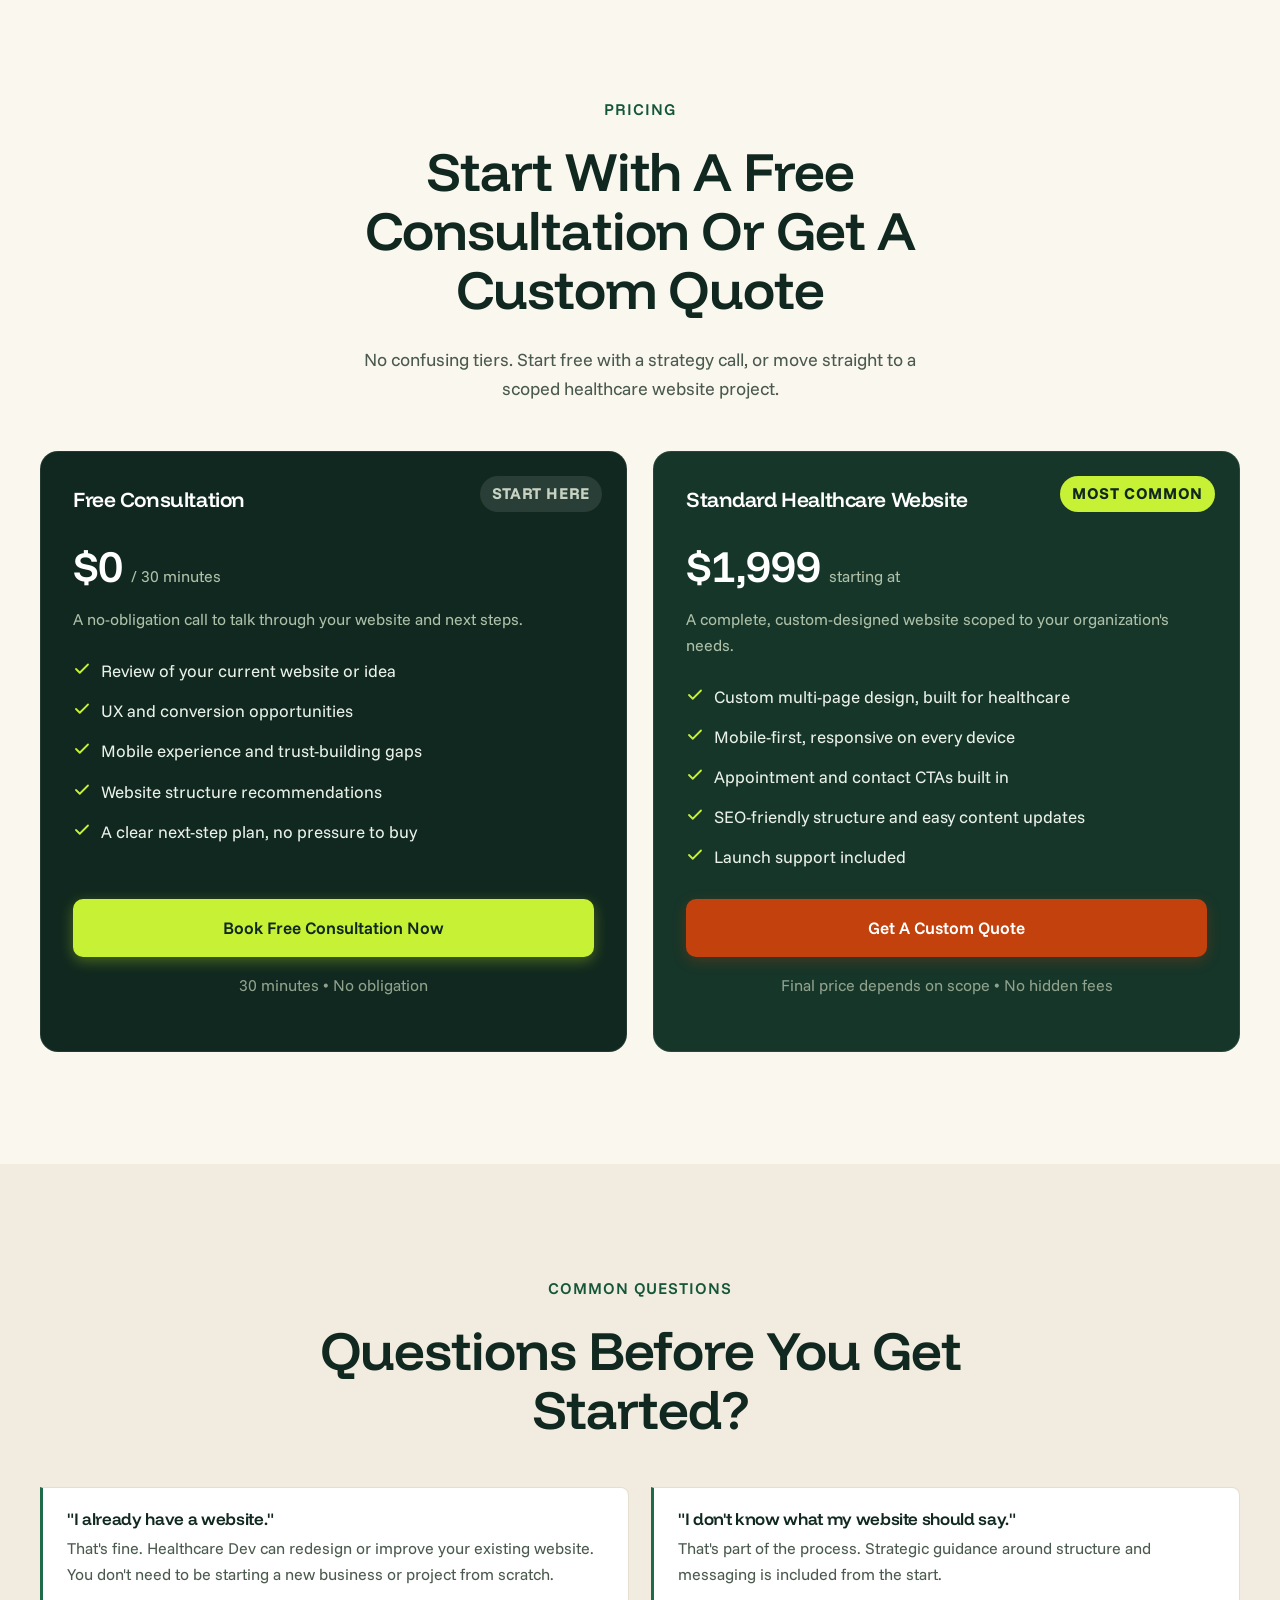
==== commit 7be48408: "Broaden hero subheading to Texas and other US states Co-Authored-By: Claude Sonnet 5 <noreply@anthro" ====
--- a/index.html
+++ b/index.html
@@ -6,7 +6,7 @@
 <meta name="viewport" content="width=device-width, initial-scale=1, viewport-fit=cover" />
 <title>Healthcare Website Design in Texas | Healthcare Dev</title>
 <meta name="description" content="Modern, conversion-focused website design for healthcare organizations, medical practices, clinics and providers across Texas. Get your free website strategy." />
-<link rel="canonical" href="https://www.healthcarelab.com/" />
+<link rel="canonical" href="https://www.healthcaredev.com/" />
 <meta name="robots" content="index, follow" />
 
 <!-- Open Graph -->
@@ -14,8 +14,8 @@
 <meta property="og:site_name" content="Healthcare Dev" />
 <meta property="og:title" content="Healthcare Website Design in Texas | Healthcare Dev" />
 <meta property="og:description" content="Modern, conversion-focused website design for healthcare organizations, medical practices, clinics and providers across Texas. Get your free website strategy." />
-<meta property="og:url" content="https://www.healthcarelab.com/" />
-<meta property="og:image" content="https://www.healthcarelab.com/assets/og-image.png" />
+<meta property="og:url" content="https://www.healthcaredev.com/" />
+<meta property="og:image" content="https://www.healthcaredev.com/assets/og-image.png" />
 <meta name="twitter:card" content="summary_large_image" />
 <meta name="twitter:title" content="Healthcare Website Design in Texas | Healthcare Dev" />
 <meta name="twitter:description" content="Modern, conversion-focused website design for healthcare organizations, medical practices, clinics and providers across Texas." />
@@ -41,7 +41,7 @@
   "@context": "https://schema.org",
   "@type": "ProfessionalService",
   "name": "Healthcare Dev",
-  "url": "https://www.healthcarelab.com/",
+  "url": "https://www.healthcaredev.com/",
   "description": "Healthcare website design and development for medical practices, clinics, doctors, and healthcare organizations across Texas.",
   "areaServed": {
     "@type": "State",
@@ -109,8 +109,8 @@
       <h1 class="reveal" style="--i:1">Your Healthcare Website Should <span class="hl-lime">Build Trust</span> Before Patients Ever Call.</h1>
       <p class="lede reveal" style="--i:2">
         Healthcare Dev designs modern, professional websites for medical practices, clinics, doctors,
-        and healthcare organizations across Texas, built to communicate your services clearly and
-        turn website visitors into inquiries and appointments.
+        and healthcare organizations across Texas and other US states, built to communicate your
+        services clearly and turn website visitors into inquiries and appointments.
       </p>
       <div class="btn-row reveal" style="--i:3">
         <a class="btn btn-lime btn-lg" data-cta="hero-primary" href="#contact">Get My Free Website Strategy</a>
@@ -561,7 +561,7 @@
   </div>
 </section>
 
-<!-- ============================ WHY HEALTHCARELAB ============================ -->
+<!-- ============================ WHY HEALTHCARE DEV ============================ -->
 <section id="why" class="section-alt">
   <div class="container">
     <div class="why-wrap">
@@ -1160,7 +1160,7 @@
 
             <fieldset class="form-fieldset">
               <legend>Business Information</legend>
-              <div class="form-grid cols-2">
+              <div class="form-grid">
                 <div class="field">
                   <label for="org-type">What type of healthcare organization are you? *</label>
                   <select id="org-type" name="organization_type" required aria-describedby="org-type-error">
@@ -1179,14 +1179,15 @@
                   <span class="field-error" id="org-type-error"></span>
                 </div>
                 <div class="field">
-                  <label for="city">Where are you located?</label>
-                  <div class="form-grid cols-2" style="gap: 8px;">
-                    <select id="state" name="state">
-                      <option selected>Texas</option>
-                      <option>Outside Texas</option>
-                    </select>
-                    <input type="text" id="city" name="city" placeholder="City" autocomplete="address-level2" />
-                  </div>
+                  <label for="state">State</label>
+                  <select id="state" name="state">
+                    <option selected>Texas</option>
+                    <option>Outside Texas</option>
+                  </select>
+                </div>
+                <div class="field">
+                  <label for="city">City</label>
+                  <input type="text" id="city" name="city" placeholder="City" autocomplete="address-level2" />
                 </div>
               </div>
             </fieldset>
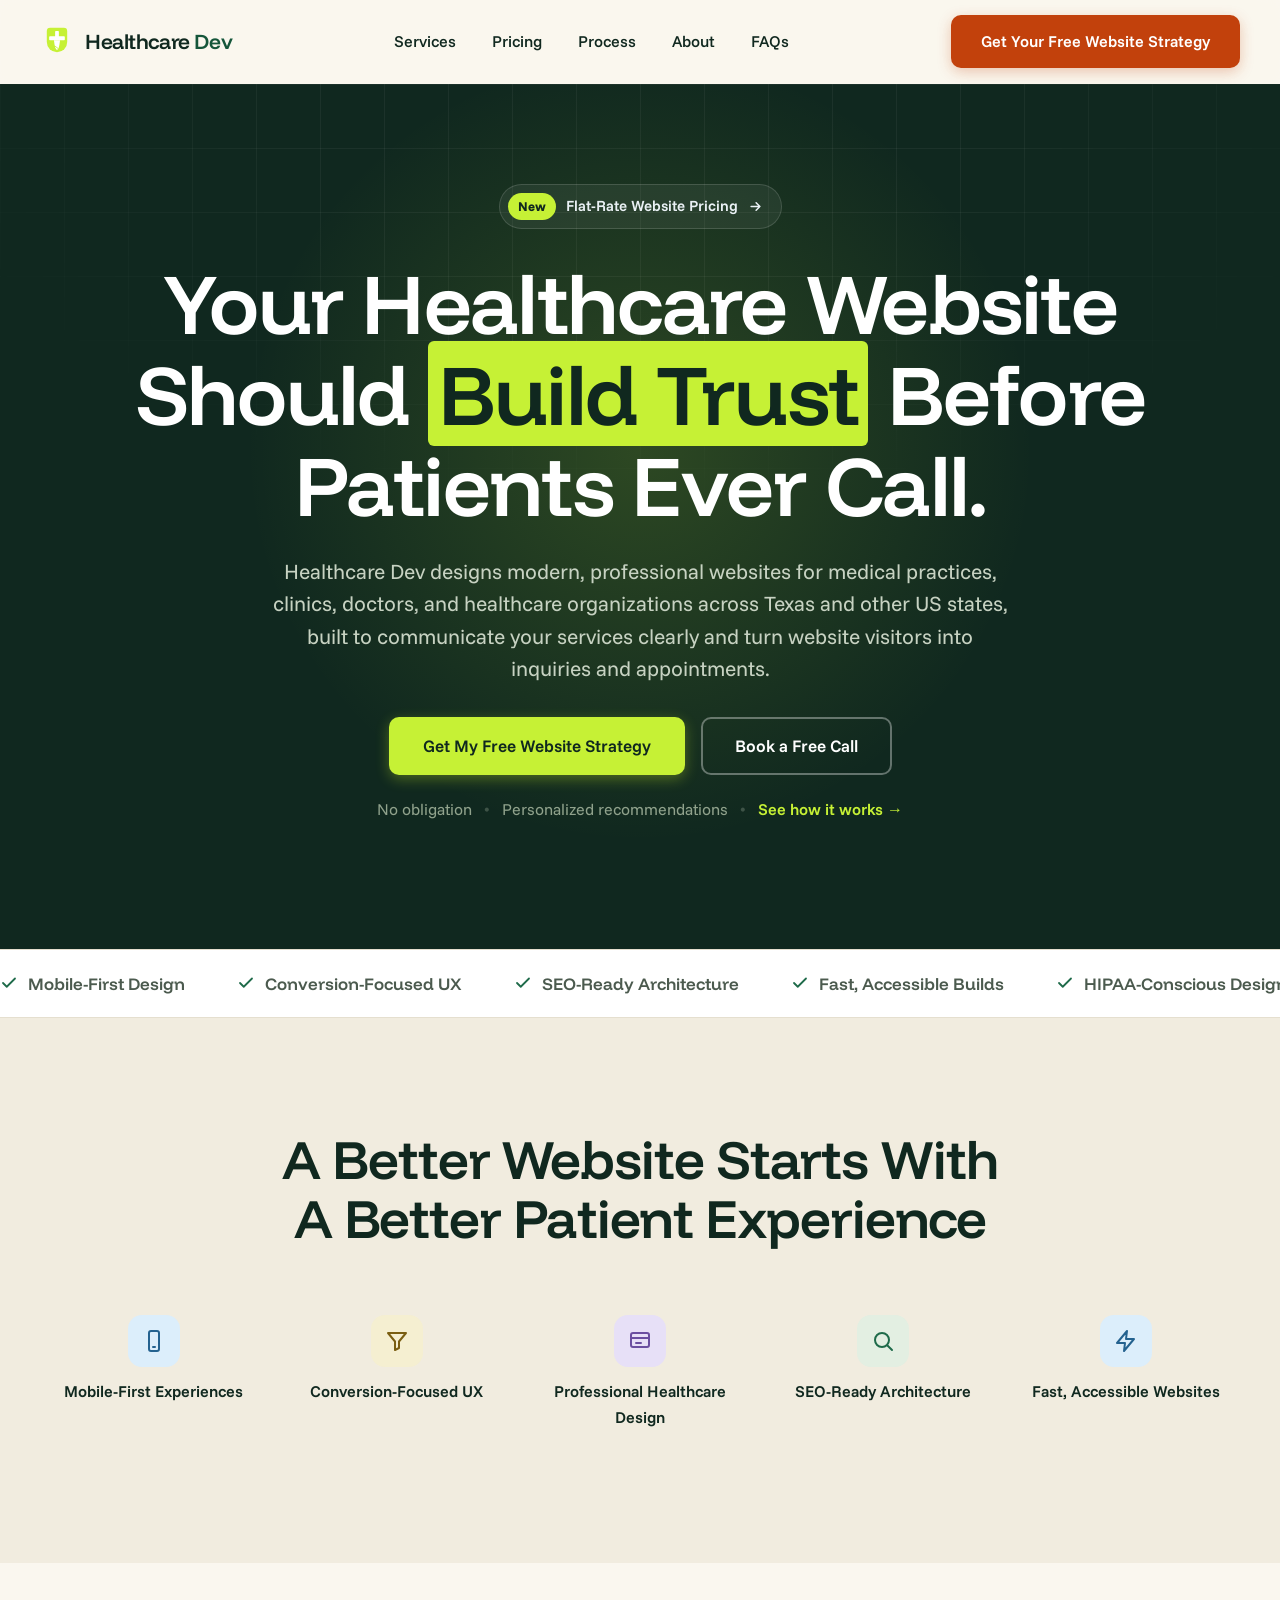
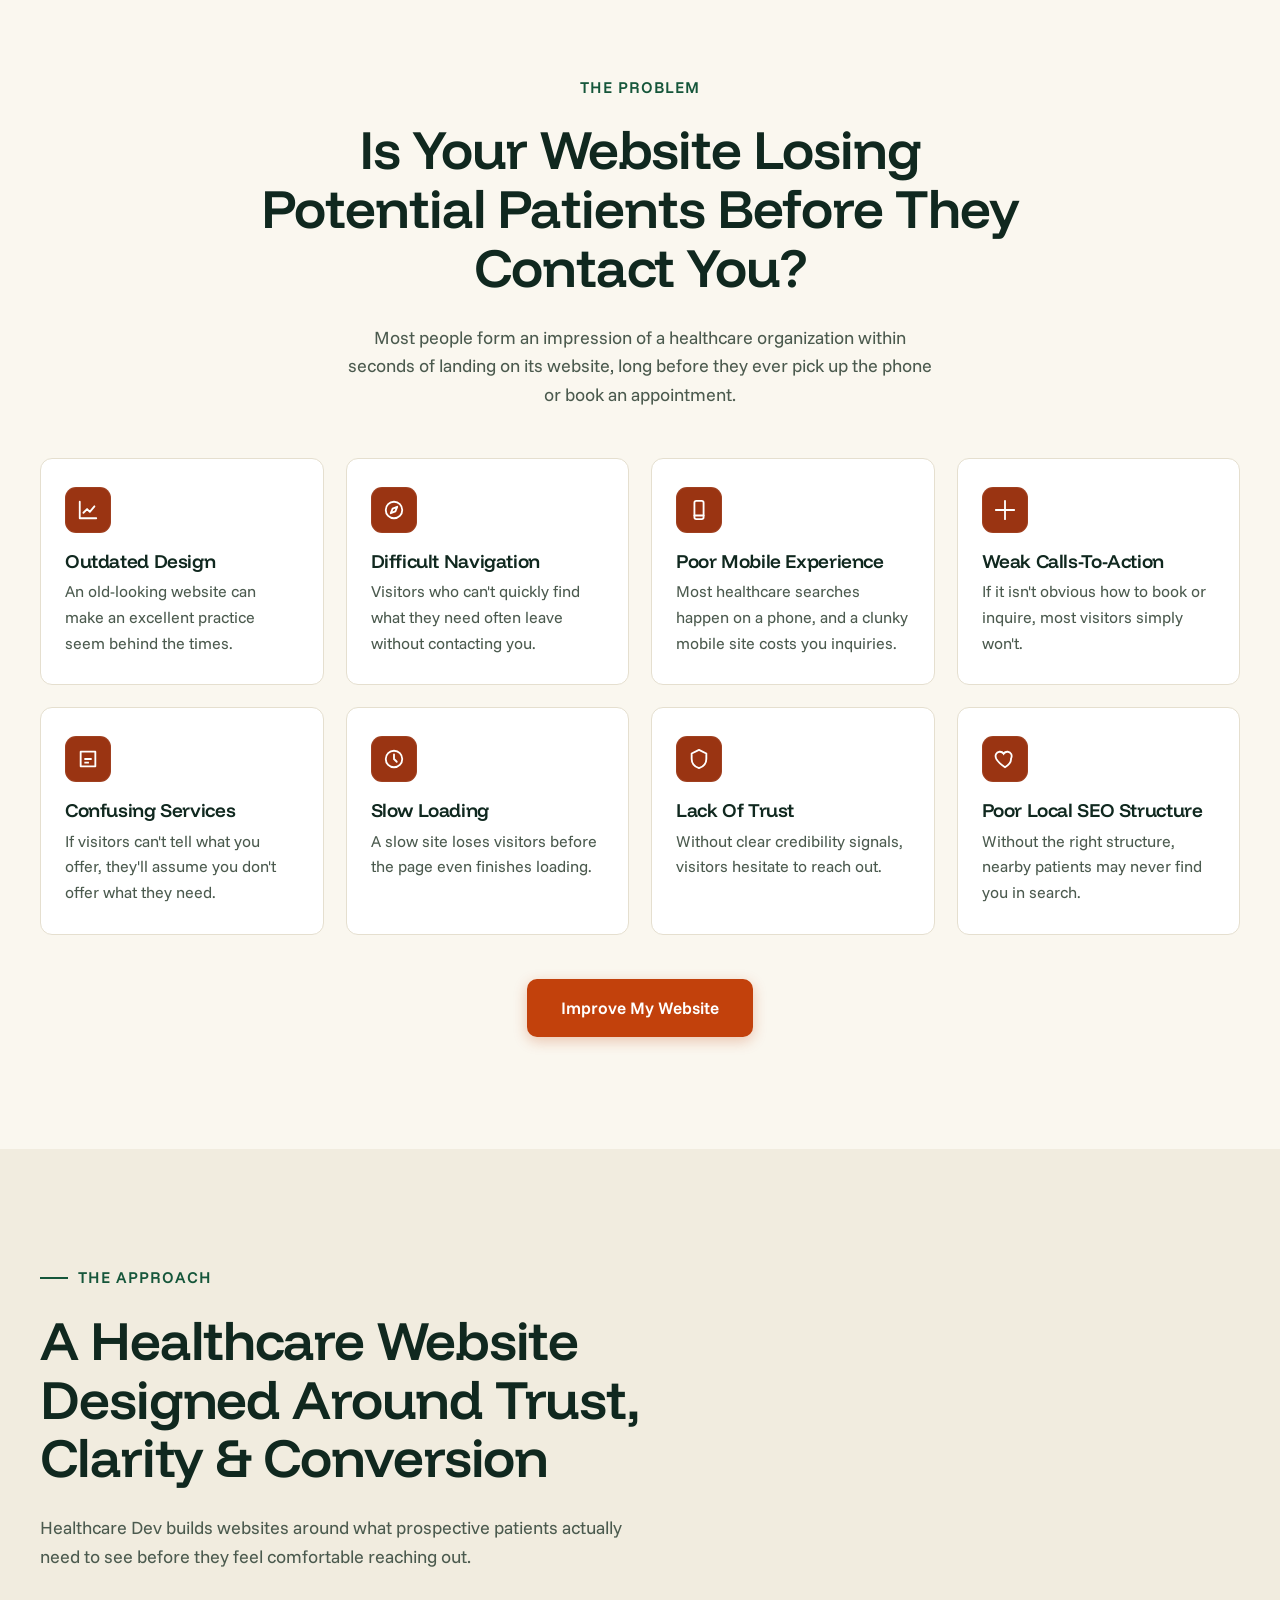
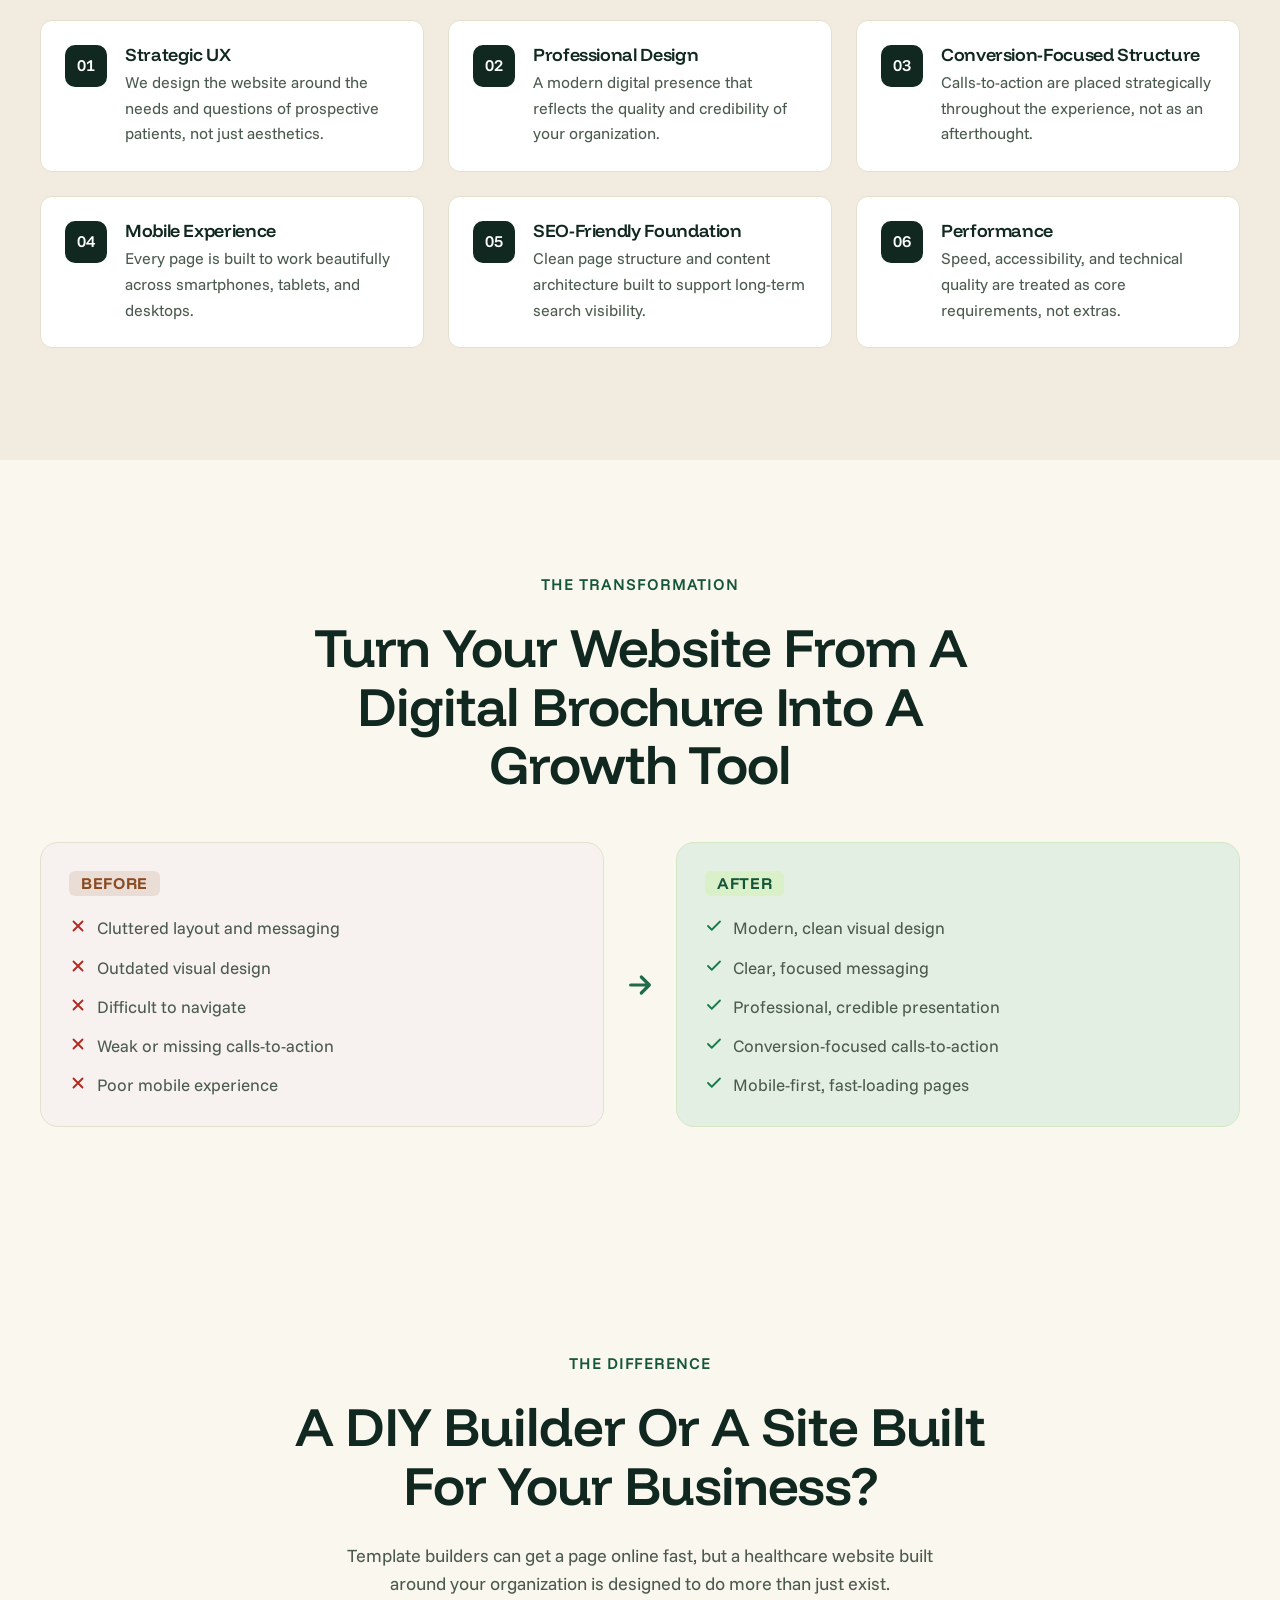
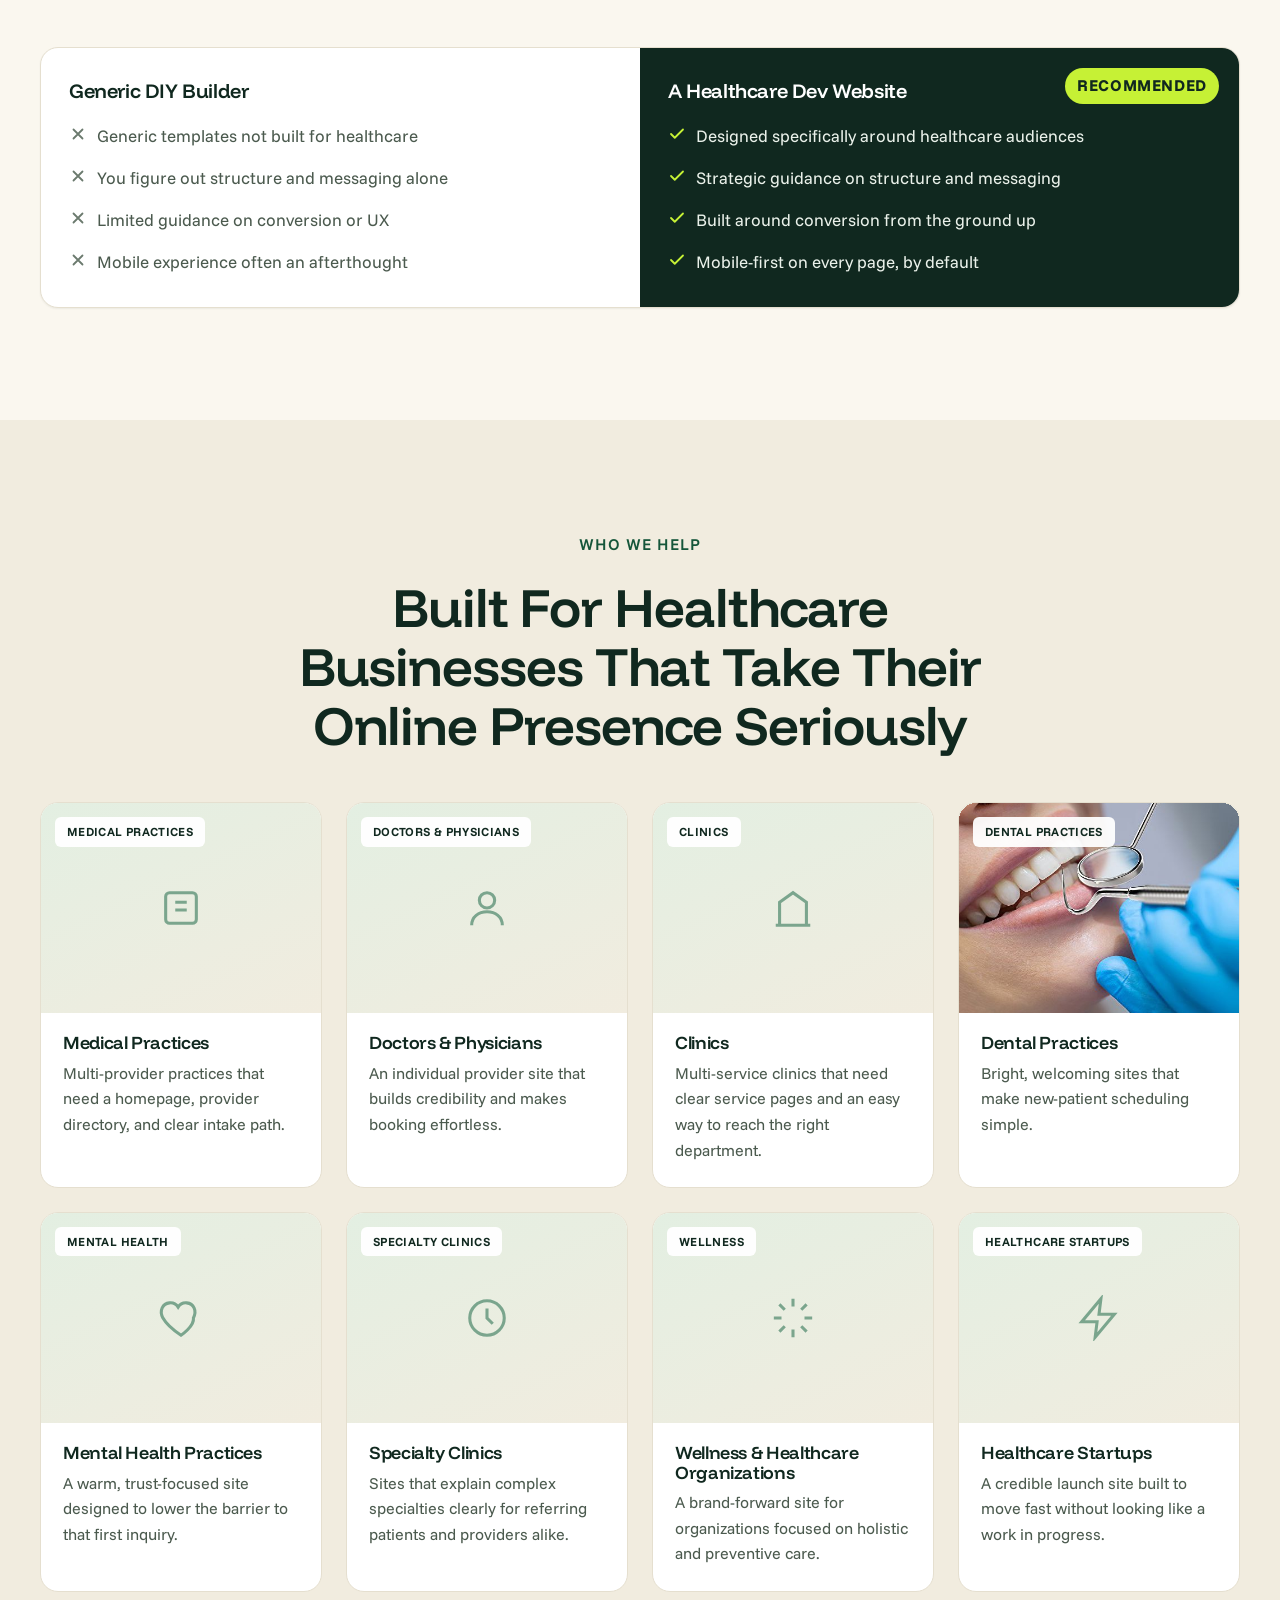
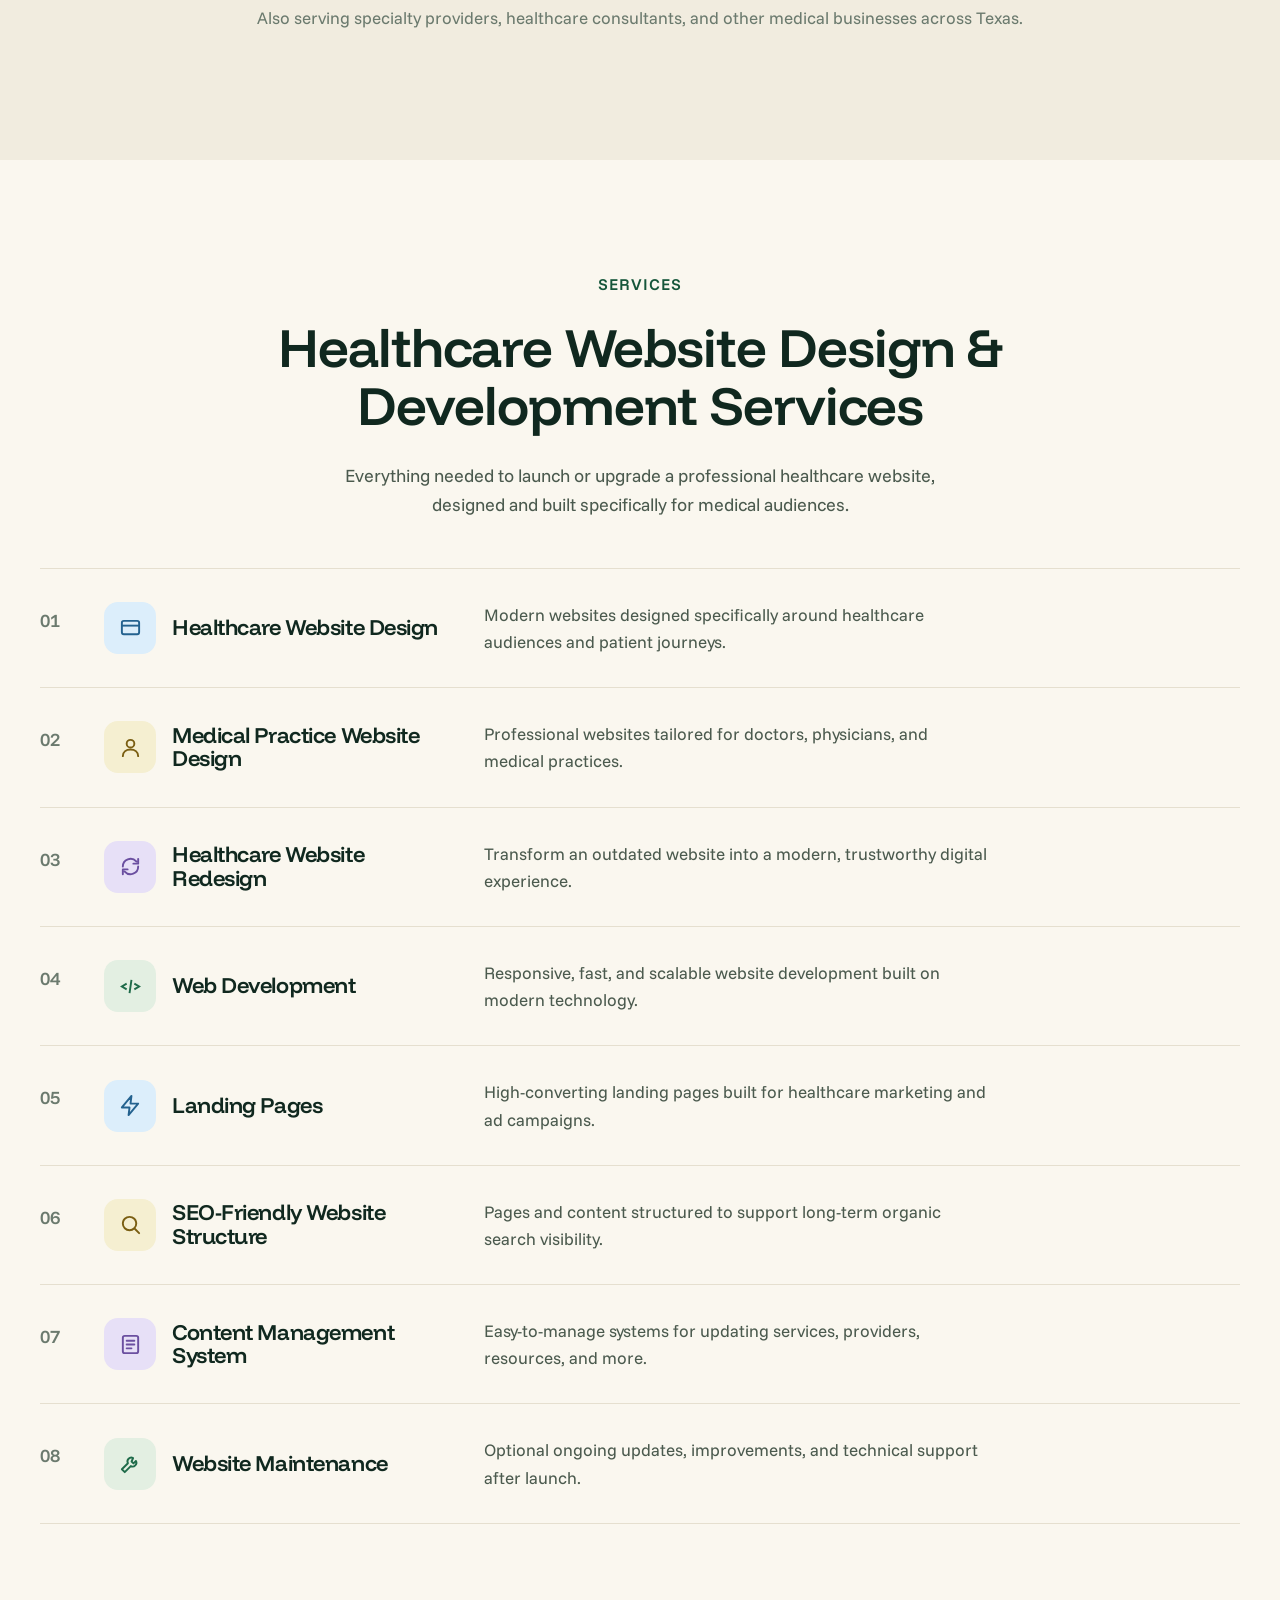
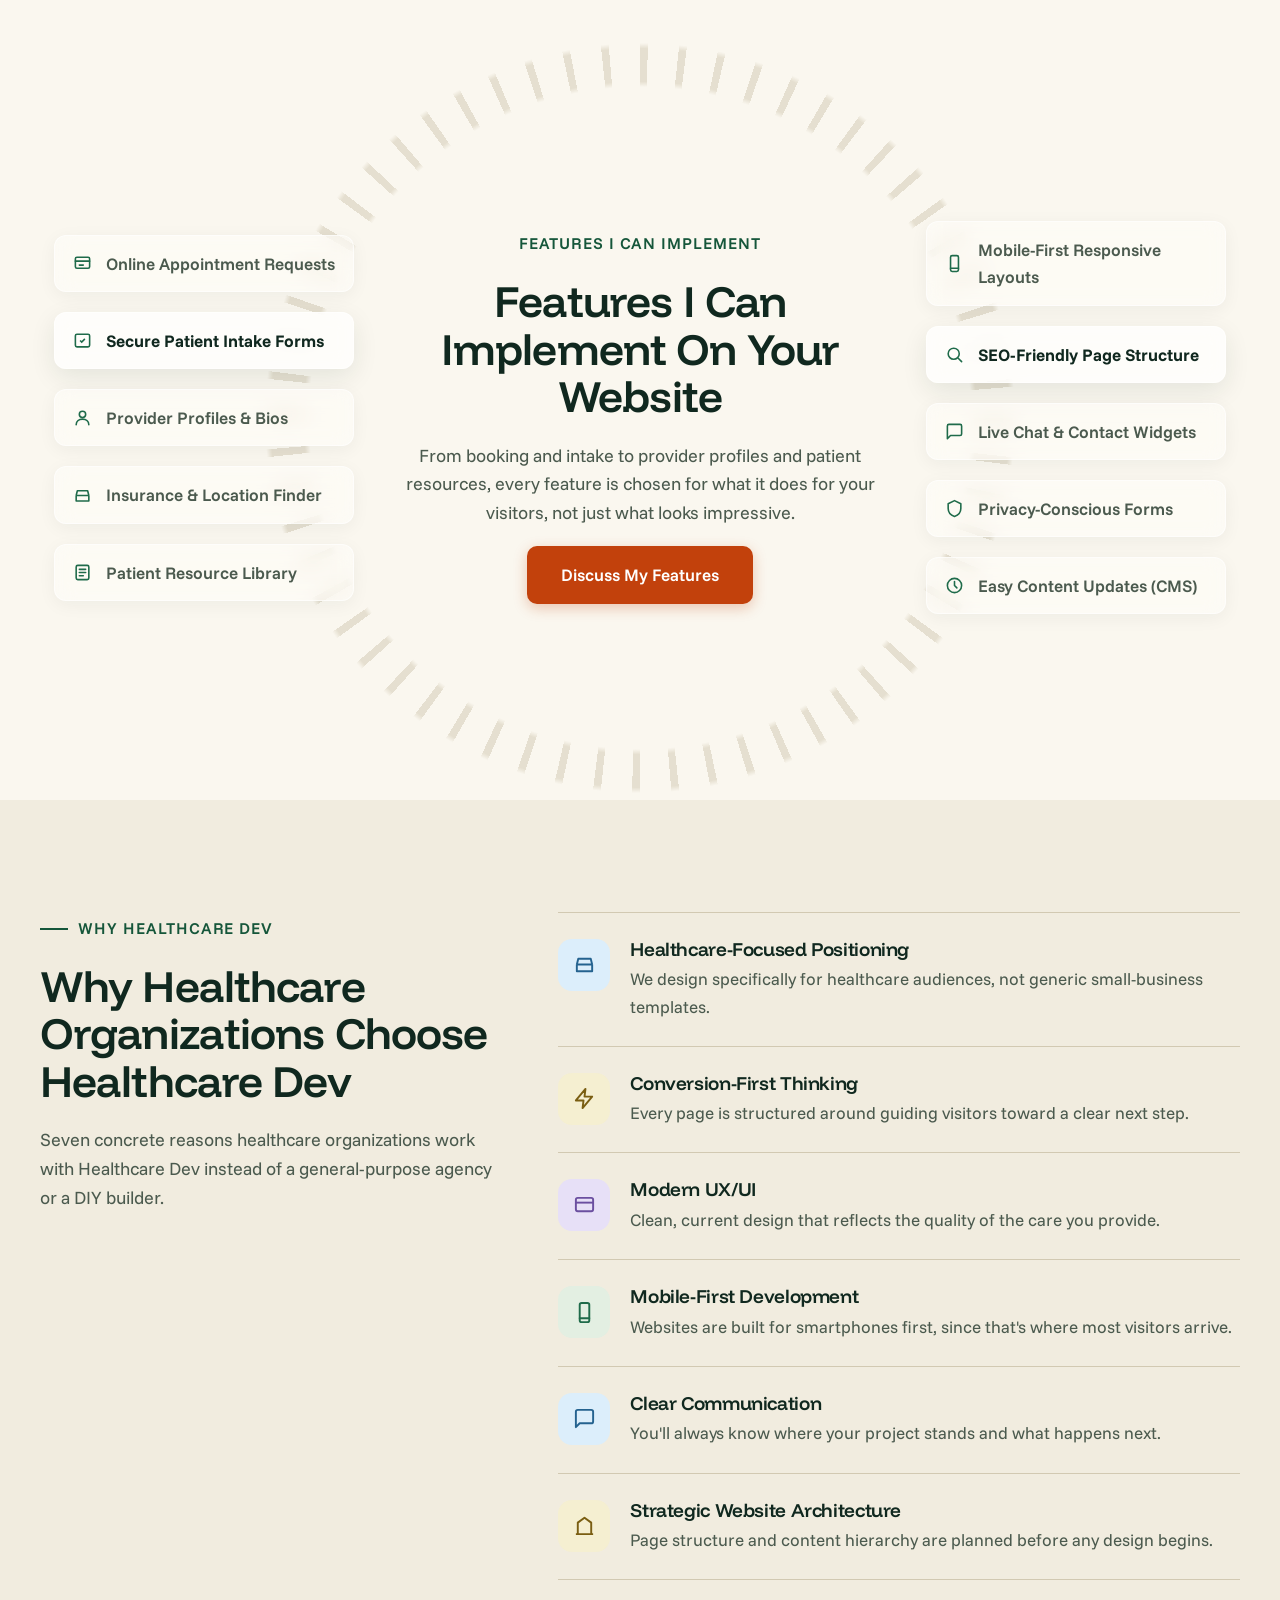
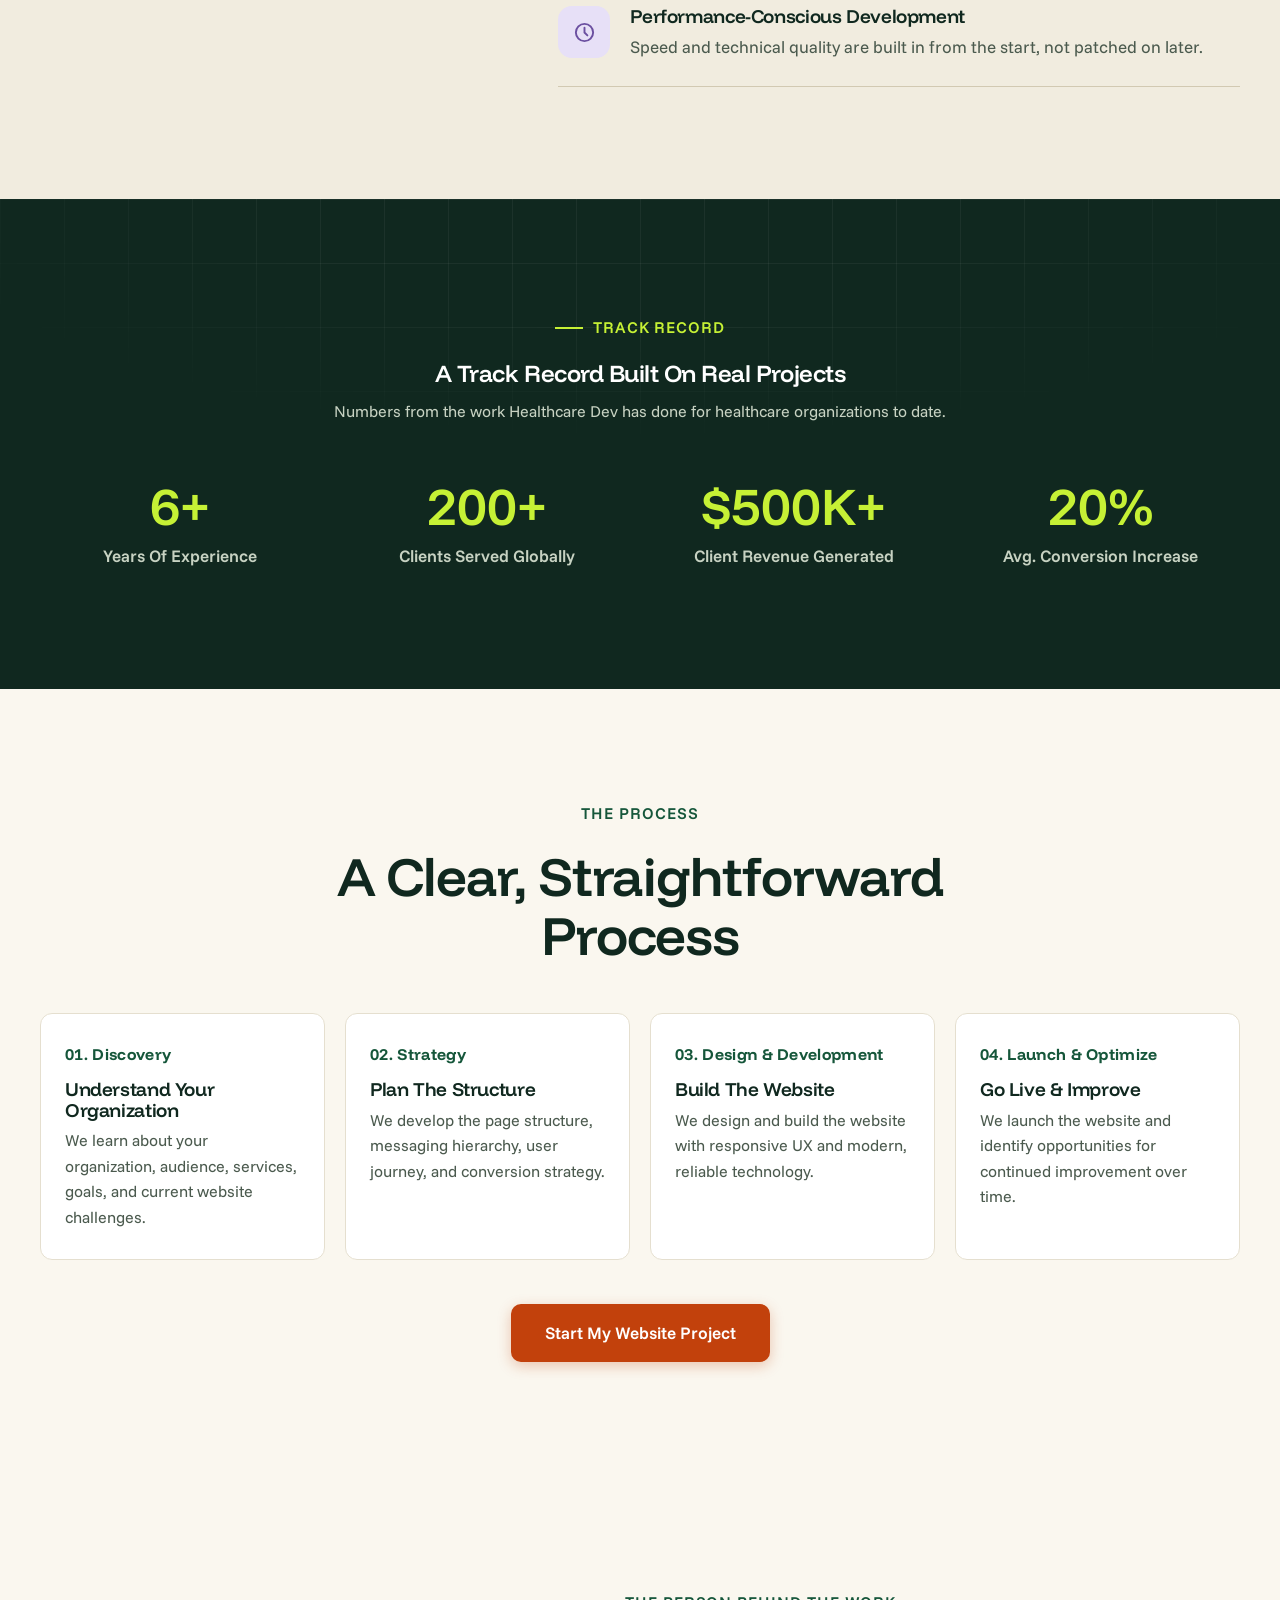
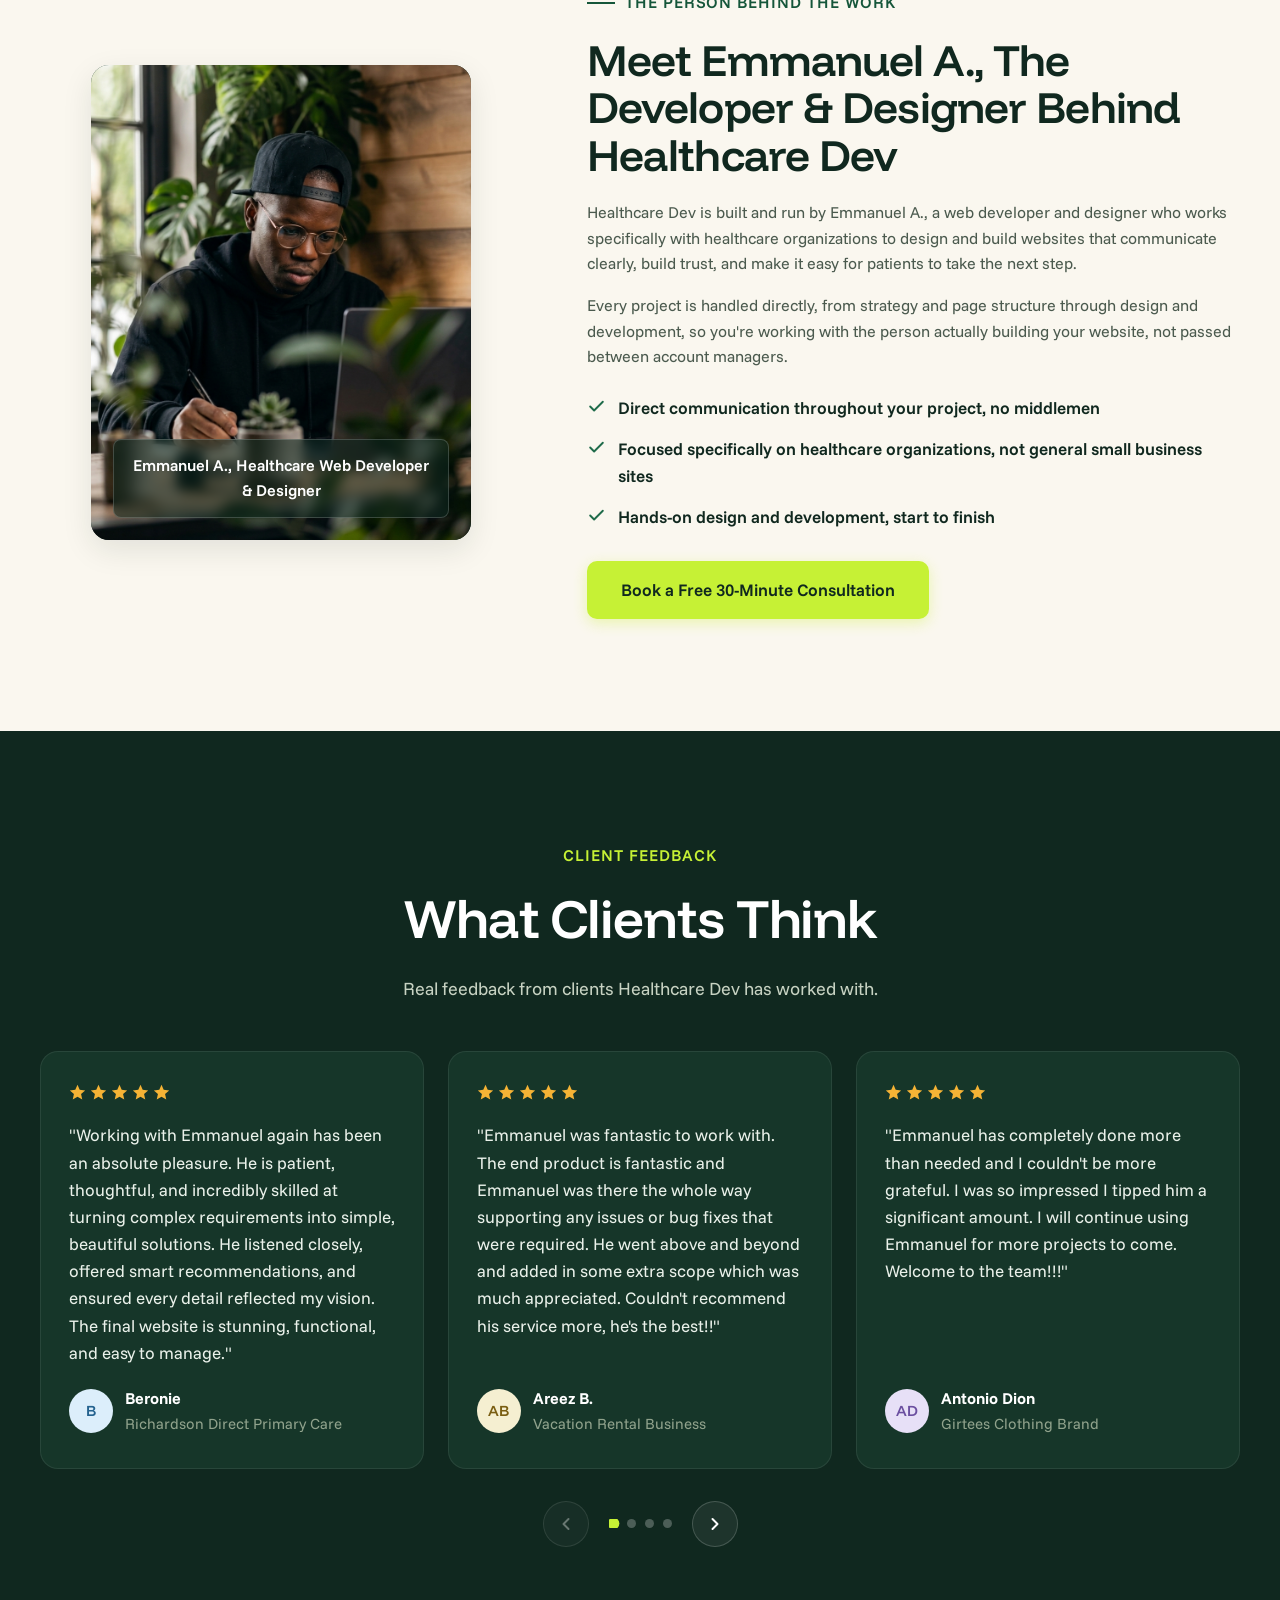
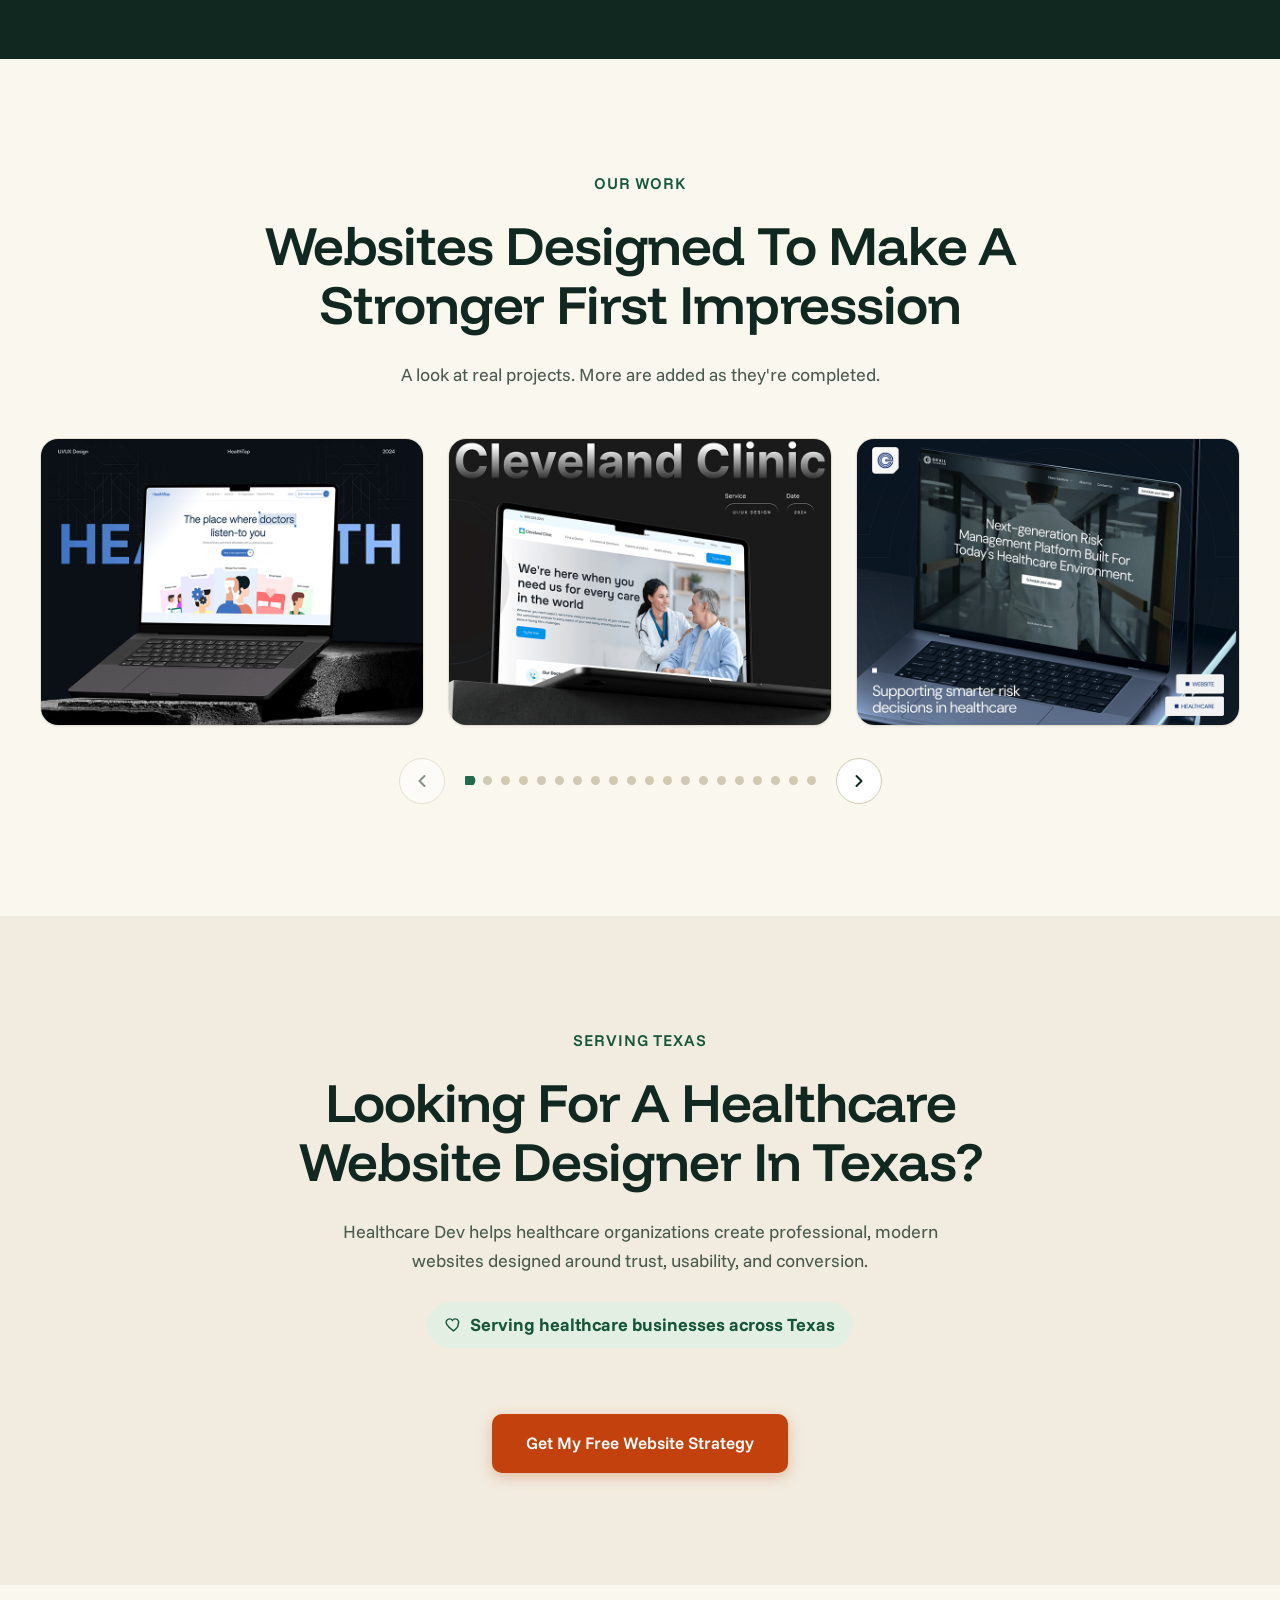
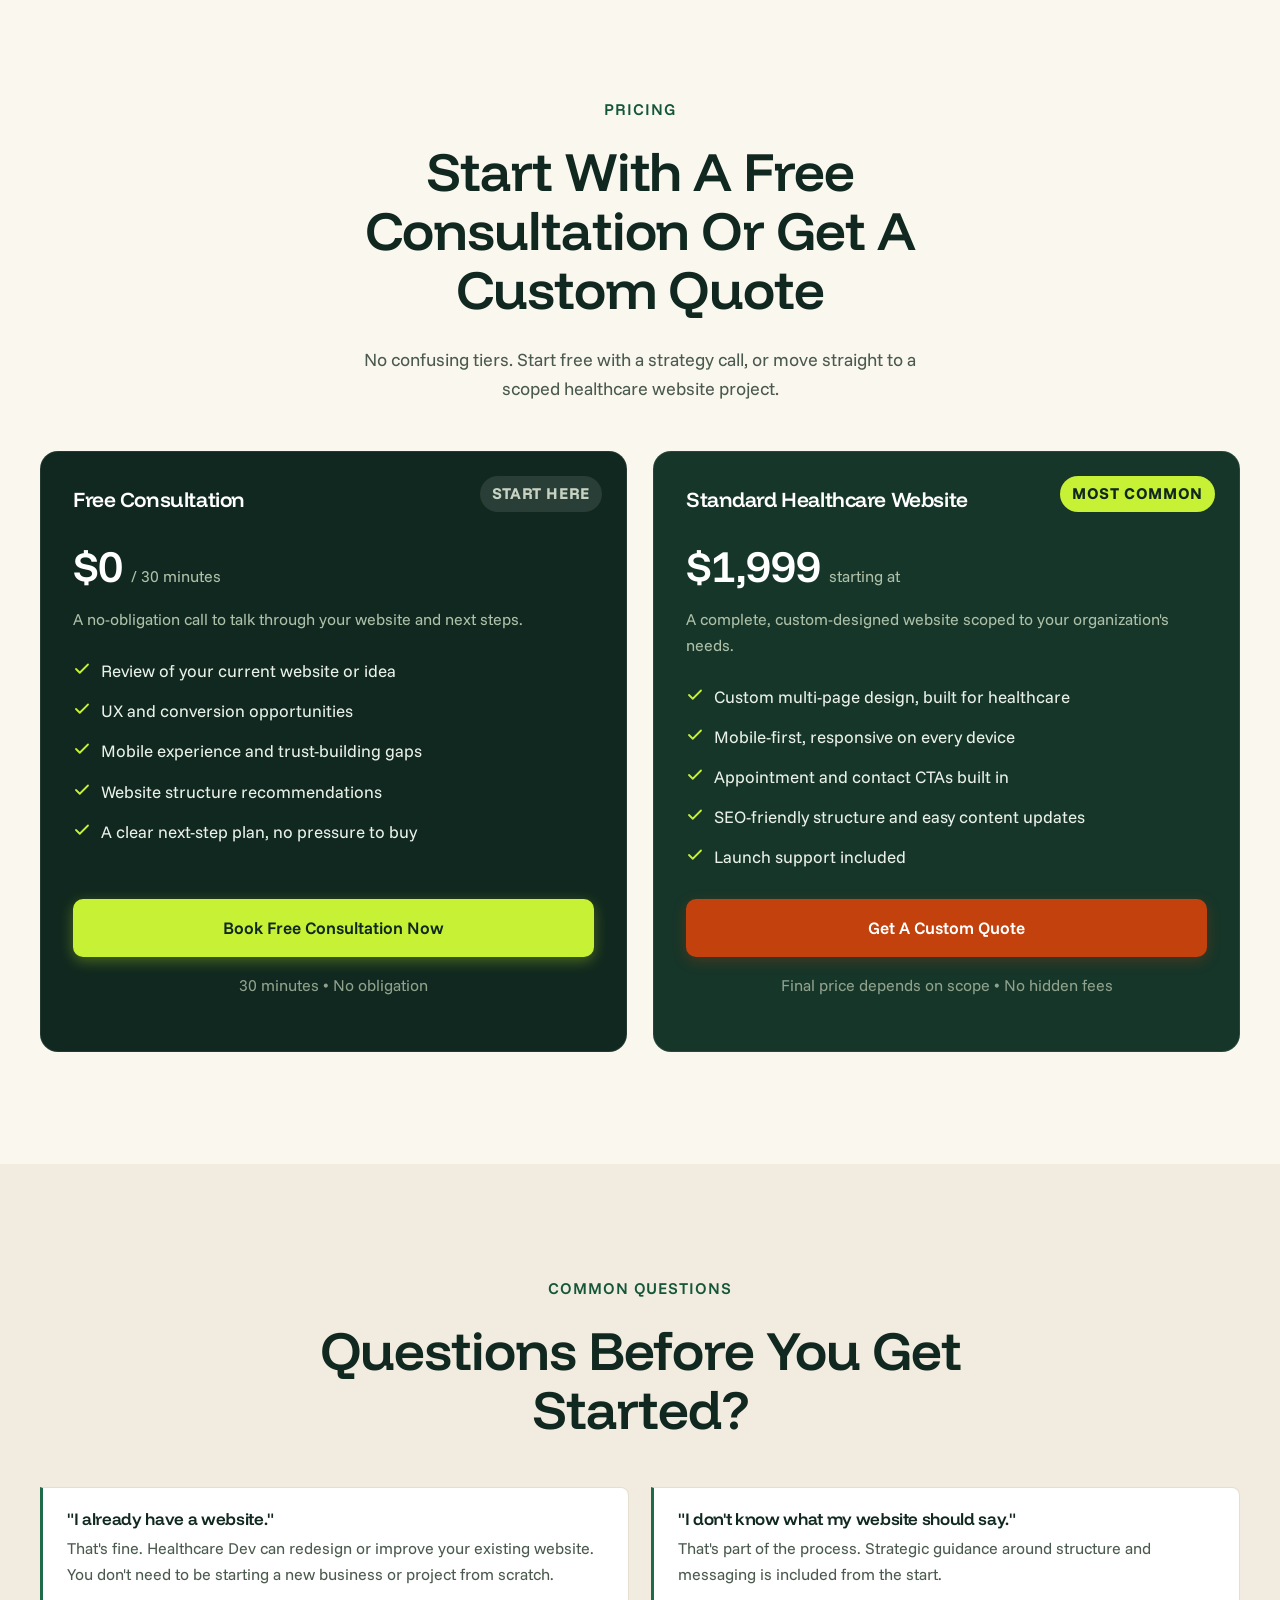
==== commit 1a753e9d: "Add Google Search Console site-verification meta tag Co-Authored-By: Claude Sonnet 5 <noreply@anthro" ====
--- a/index.html
+++ b/index.html
@@ -4,6 +4,7 @@
 <script>document.documentElement.classList.add('js');</script>
 <meta charset="UTF-8" />
 <meta name="viewport" content="width=device-width, initial-scale=1, viewport-fit=cover" />
+<meta name="google-site-verification" content="6-j5x5GHIltHlOCliusVYJMXil2bE4LnrvemBjNYP0A" />
 <title>Healthcare Website Design in Texas | Healthcare Dev</title>
 <meta name="description" content="Modern, conversion-focused website design for healthcare organizations, medical practices, clinics and providers across Texas. Get your free website strategy." />
 <link rel="canonical" href="https://www.healthcaredev.com/" />
--- a/css/styles.css
+++ b/css/styles.css
@@ -151,7 +151,7 @@
   text-decoration: none;
   transition: transform 0.2s var(--ease), background-color 0.2s var(--ease), border-color 0.2s var(--ease), box-shadow 0.2s var(--ease), color 0.2s var(--ease);
   line-height: 1.2;
-  white-space: nowrap;
+  text-align: center;
 }
 .btn:active { transform: translateY(1px); }
 .btn svg { transition: transform 0.25s var(--ease); flex-shrink: 0; }
@@ -467,14 +467,15 @@
   flex-direction: column;
   gap: 14px;
   flex: 1;
+  min-width: 0;
 }
 @media (min-width: 780px) {
   .row-item .row-body { flex-direction: row; align-items: center; gap: 40px; }
   .row-item .row-heading { flex: 0 0 340px; }
   .row-item .row-desc { flex: 1; margin: 0; max-width: none; }
 }
-.row-item .row-heading { display: flex; align-items: center; gap: 16px; }
-.row-item h3 { font-size: 1.375rem; margin: 0; color: var(--navy); }
+.row-item .row-heading { display: flex; align-items: center; gap: 16px; min-width: 0; }
+.row-item h3 { font-size: 1.375rem; margin: 0; color: var(--navy); min-width: 0; }
 .row-item .row-desc { font-size: 1.0625rem; margin: 0; max-width: 56ch; }
 .row-icon {
   flex-shrink: 0;
@@ -590,6 +591,7 @@
   justify-content: center;
   gap: 20px;
   margin-top: 28px;
+  max-width: 100%;
 }
 .carousel-arrow {
   width: 46px; height: 46px;
@@ -599,6 +601,7 @@
   color: var(--navy);
   display: flex; align-items: center; justify-content: center;
   cursor: pointer;
+  flex-shrink: 0;
   transition: background-color 0.2s var(--ease), border-color 0.2s var(--ease), transform 0.2s var(--ease);
 }
 .carousel-arrow:hover { background: var(--teal-light); border-color: var(--teal); transform: translateY(-2px); }
@@ -608,7 +611,21 @@
 .section-dark .carousel-arrow:hover { background: rgba(255,255,255,0.12); border-color: #fff; }
 .section-dark .carousel-arrow:disabled { opacity: 1; background: rgba(255,255,255,0.03); border-color: rgba(255,255,255,0.1); color: rgba(255,255,255,0.35); }
 
-.carousel-dots { display: flex; align-items: center; gap: 9px; }
+/* A carousel with many slides (e.g. a 20-image portfolio) produces a
+   dot row wider than the viewport. Flex items default to min-width:auto,
+   which would rather overflow the page than shrink below that content
+   width — min-width:0 lets it shrink and scroll internally instead,
+   so the arrow buttons on either side never get pushed off-screen. */
+.carousel-dots {
+  display: flex;
+  align-items: center;
+  gap: 9px;
+  min-width: 0;
+  overflow-x: auto;
+  scrollbar-width: none;
+  -webkit-overflow-scrolling: touch;
+}
+.carousel-dots::-webkit-scrollbar { display: none; }
 .carousel-dots button {
   width: 9px; height: 9px;
   border-radius: 50%;
@@ -616,6 +633,7 @@
   padding: 0;
   background: var(--border-strong);
   cursor: pointer;
+  flex-shrink: 0;
   transition: background-color 0.2s var(--ease), transform 0.2s var(--ease);
 }
 .carousel-dots button.is-active { background: var(--teal); transform: scale(1.3); }
@@ -700,6 +718,12 @@
 /* ---------------- Contact Form ---------------- */
 .contact-wrap { display: grid; gap: 40px; }
 @media (min-width: 980px) { .contact-wrap { grid-template-columns: 0.85fr 1.15fr; align-items: flex-start; } }
+
+/* Grid items default to a content-based automatic minimum width, so a
+   long unbreakable label anywhere inside (a CTA button, say) can stretch
+   the whole column wider than the viewport on narrow phones. min-width: 0
+   lets these shrink to the grid track's actual width instead. */
+.contact-side, .form-card { min-width: 0; }
 
 .contact-side h2 { font-size: clamp(1.75rem, 3.4vw, 2.5rem); }
 .contact-points { display: flex; flex-direction: column; gap: 16px; margin-top: 26px; }
@@ -856,6 +880,7 @@
 /* ---------------- About / Founder section ---------------- */
 .about-wrap { display: grid; gap: 40px; align-items: center; }
 @media (min-width: 940px) { .about-wrap { grid-template-columns: 0.85fr 1.15fr; gap: 64px; } }
+.about-wrap > div { min-width: 0; }
 
 .monogram-card {
   position: relative;
@@ -959,7 +984,7 @@
 .pricing-grid { display: grid; gap: 26px; grid-template-columns: 1fr; }
 @media (min-width: 780px) { .pricing-grid { grid-template-columns: 1fr 1fr; } }
 
-.price-card { position: relative; border-radius: var(--radius-lg); padding: 36px 32px; background: var(--navy); color: #fff; border: 1px solid rgba(255,255,255,0.08); display: flex; flex-direction: column; }
+.price-card { position: relative; min-width: 0; border-radius: var(--radius-lg); padding: 36px 32px; background: var(--navy); color: #fff; border: 1px solid rgba(255,255,255,0.08); display: flex; flex-direction: column; }
 .price-card.alt { background: var(--navy-2); }
 .price-card .price-tag { position: absolute; top: 24px; right: 24px; font-size: 1rem; font-weight: 800; letter-spacing: 0.04em; text-transform: uppercase; padding: 5px 12px; border-radius: 999px; background: rgba(255,255,255,0.1); color: #C7D2C2; }
 .price-card.featured .price-tag { background: var(--lime); color: var(--navy); }
